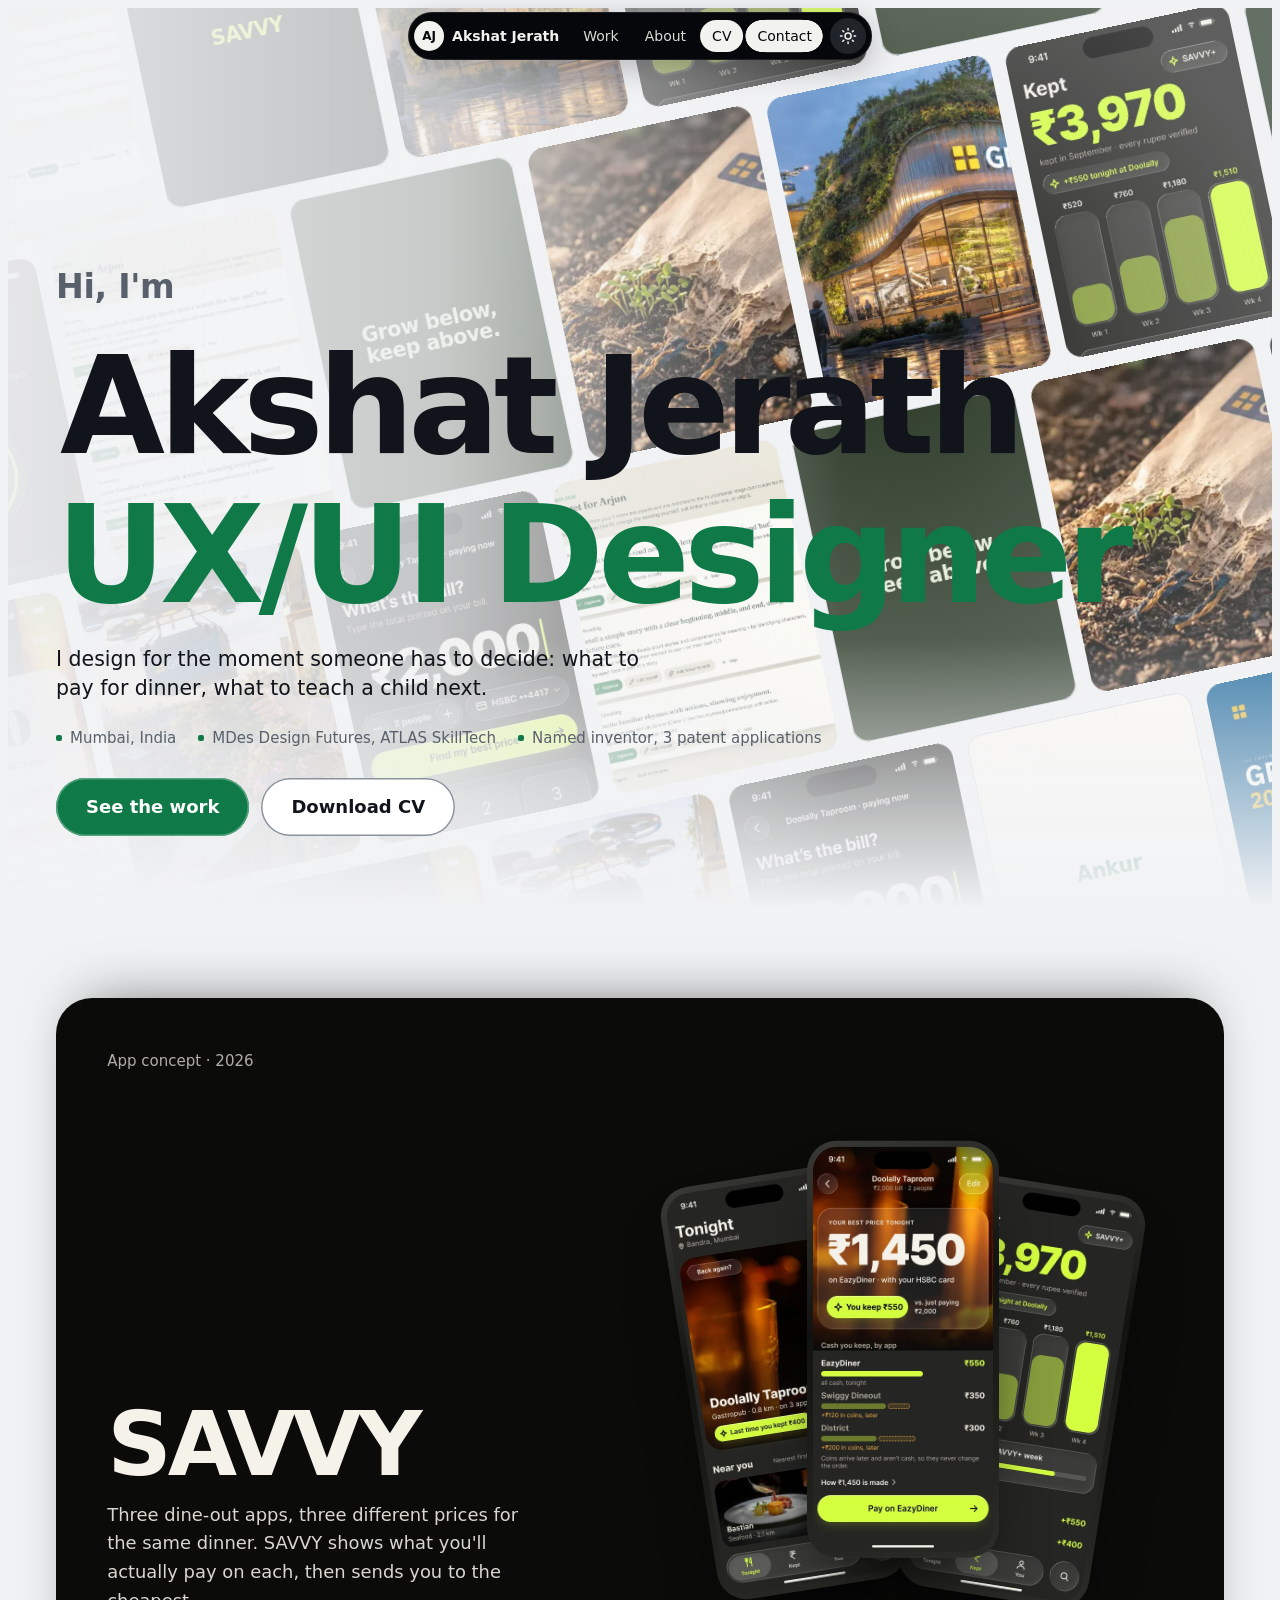
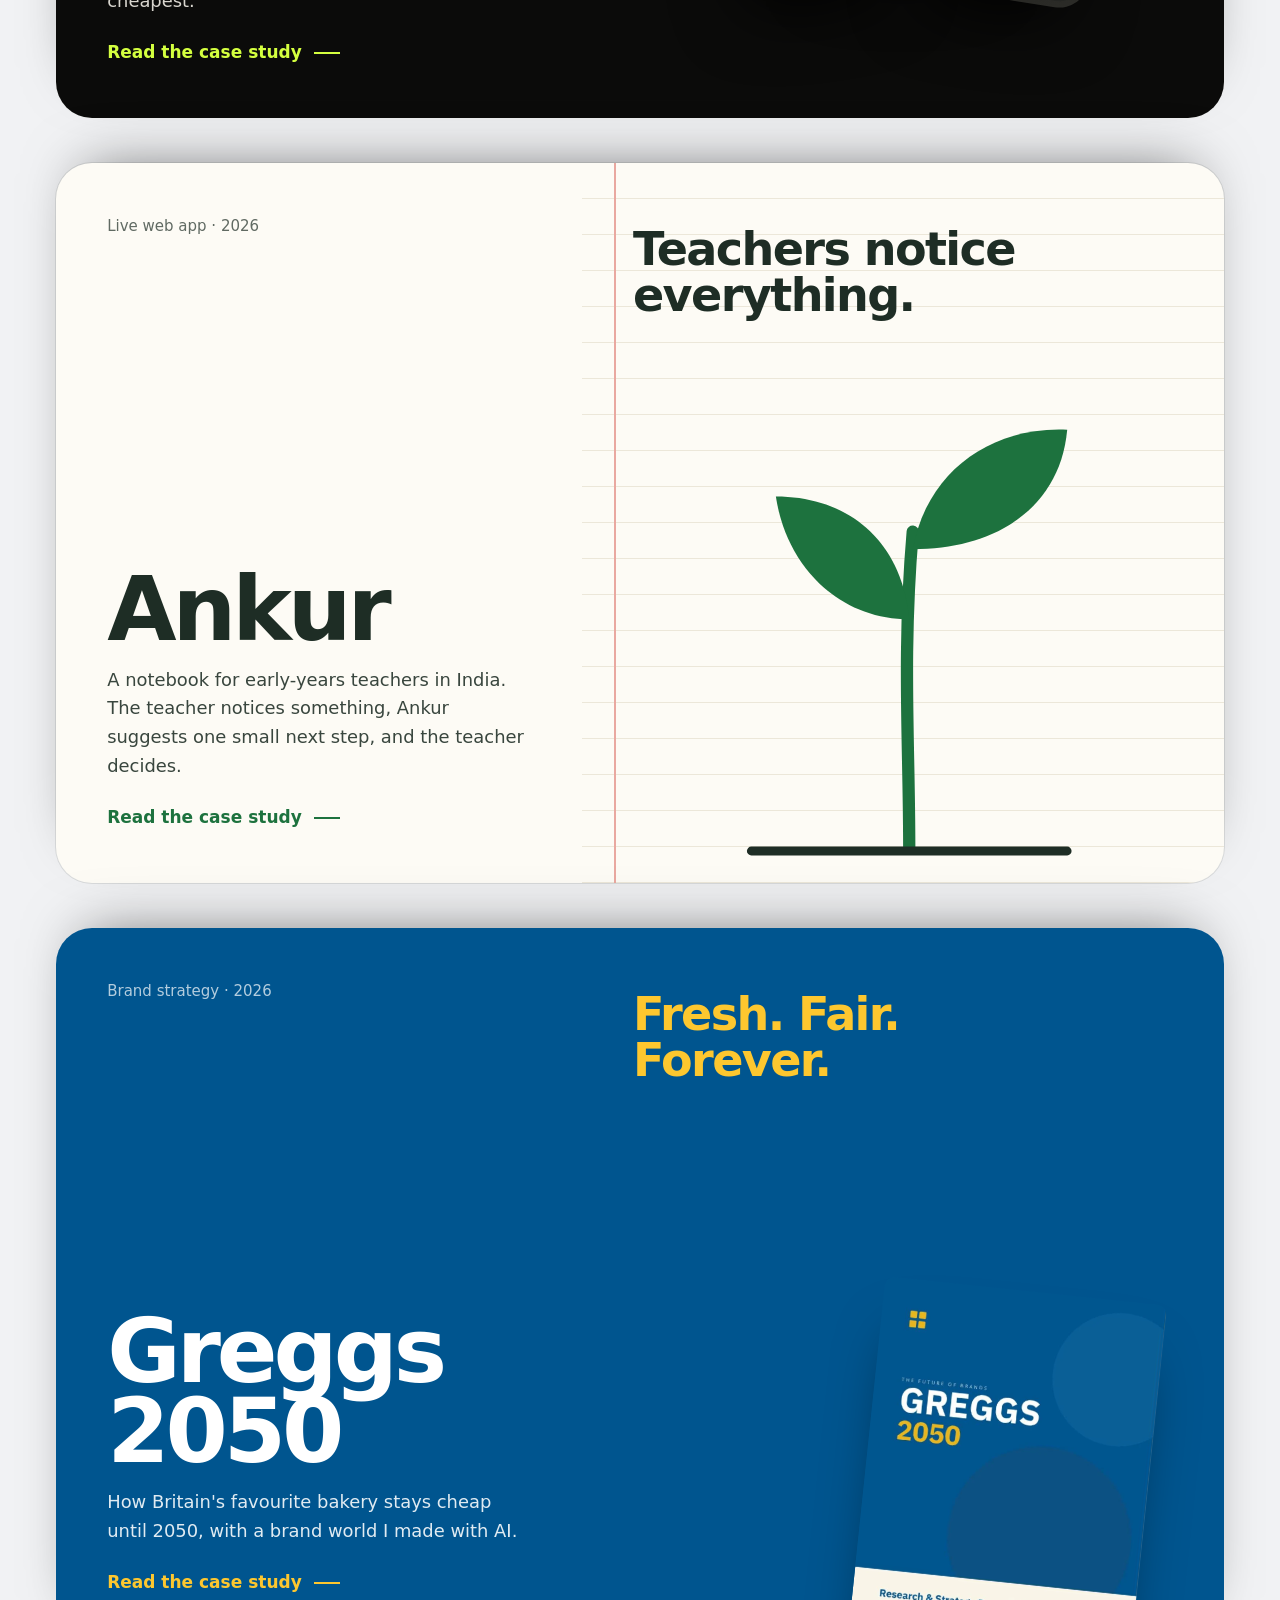
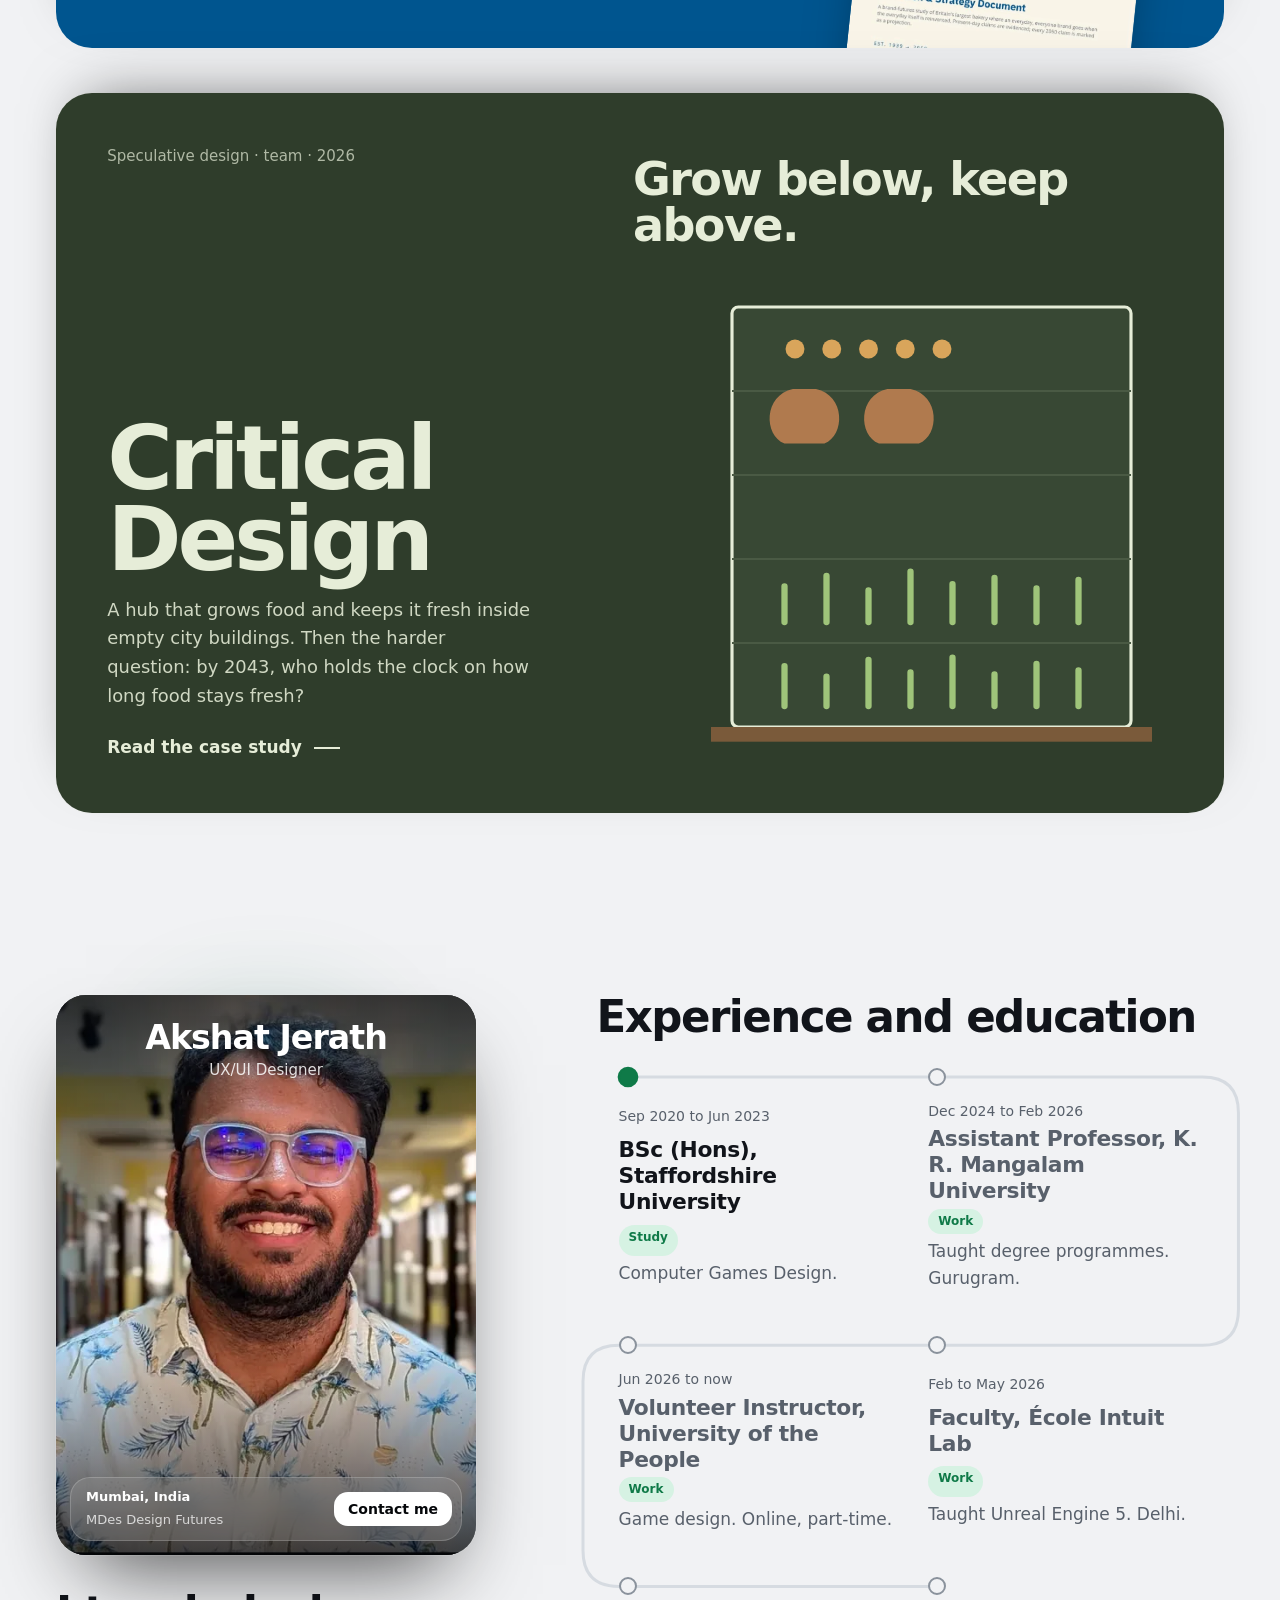
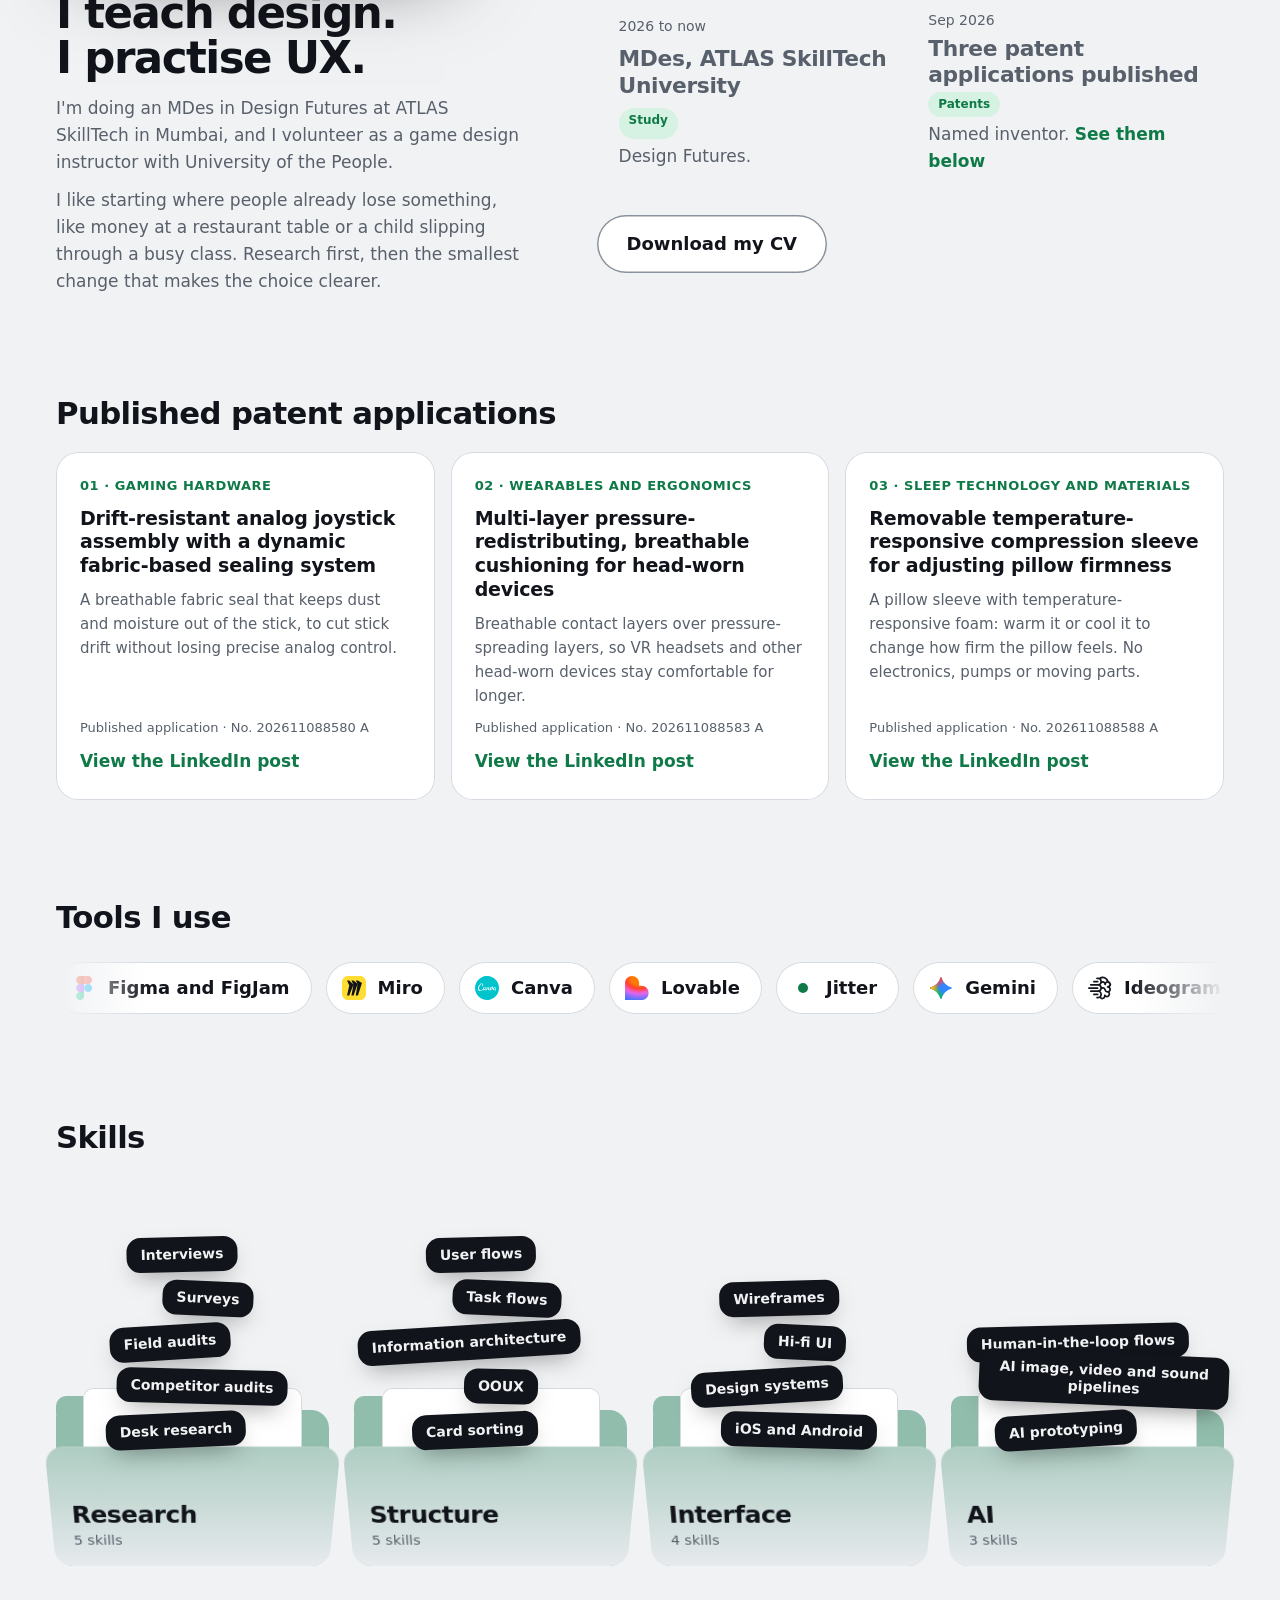
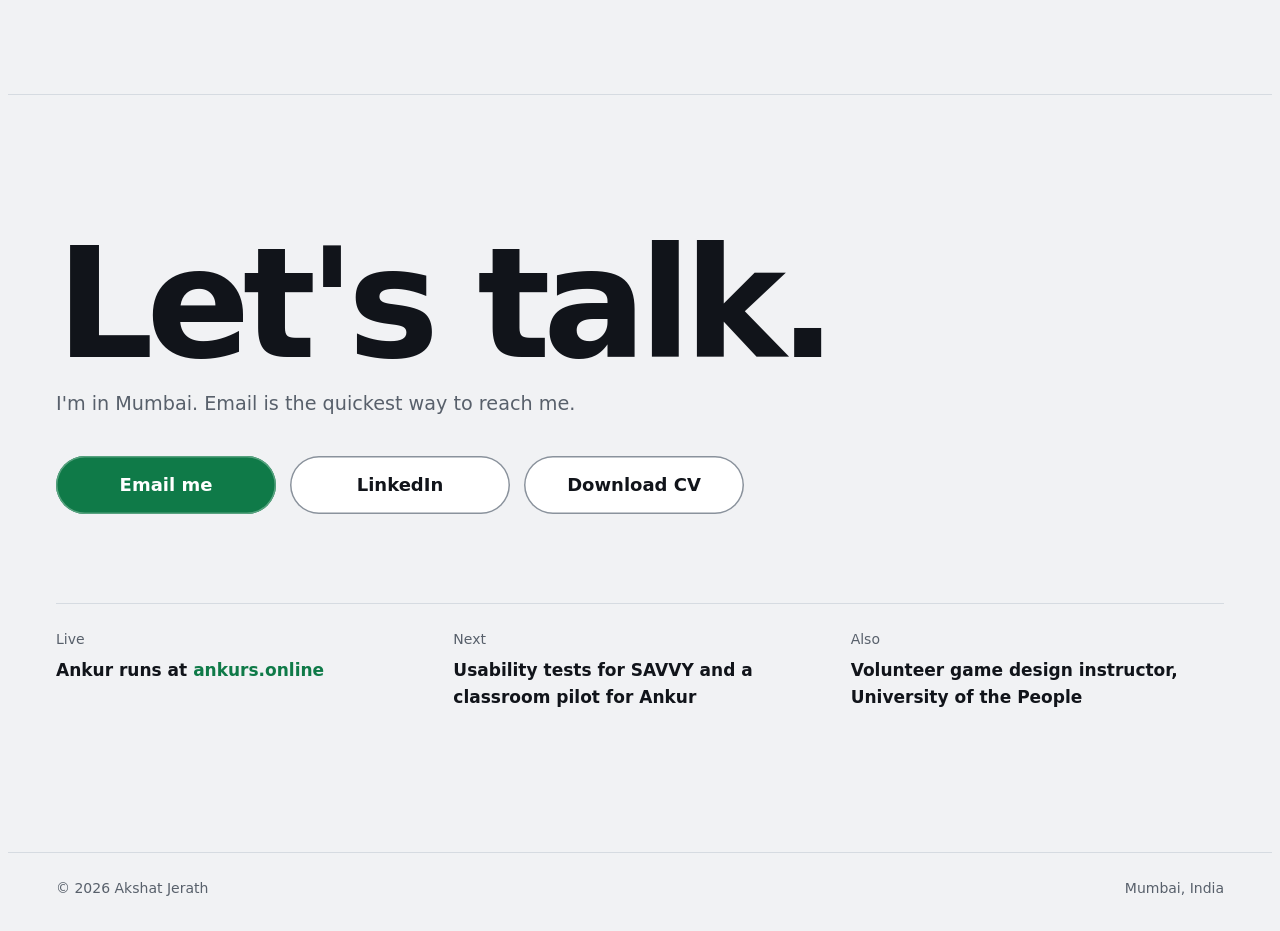
==== index.html @ 36cd280c "VErsion Fix" ====
<!doctype html>
<html lang="en">
<head>
<meta charset="utf-8">
<meta name="viewport" content="width=device-width, initial-scale=1">
<title>Akshat Jerath, UX/UI designer</title>
<meta name="description" content="Akshat Jerath, UX/UI designer. MDes Design Futures, ATLAS SkillTech University, Mumbai. Case studies: SAVVY, Ankur, Greggs 2050 and Critical Design.">
<link rel="icon" href="data:image/svg+xml,%3Csvg xmlns=%27http://www.w3.org/2000/svg%27 viewBox=%270 0 64 64%27%3E%3Ccircle cx=%2732%27 cy=%2732%27 r=%2730%27 fill=%27%230C0E11%27 stroke=%27%2325CA7F%27 stroke-width=%274%27/%3E%3Ctext x=%2732%27 y=%2741%27 font-family=%27Arial%27 font-weight=%27700%27 font-size=%2724%27 fill=%27%2325CA7F%27 text-anchor=%27middle%27%3EAJ%3C/text%3E%3C/svg%3E">
<meta name="theme-color" content="#0C0E11">
<meta property="og:type" content="website">
<meta property="og:title" content="Akshat Jerath, UX/UI designer">
<meta property="og:description" content="Case studies: SAVVY, Ankur, Greggs 2050 and Critical Design. MDes Design Futures, ATLAS SkillTech University, Mumbai.">
<meta property="og:image" content="https://akshatjerath.github.io/UX-Website/img/og.jpg">
<meta name="twitter:card" content="summary_large_image">
<script>document.documentElement.classList.add("js");try{const t=localStorage.getItem("aj-theme");if(t)document.documentElement.dataset.theme=t}catch(e){}</script>
<link rel="preload" href="assets/fonts/bricolage-grotesque-latin-standard-normal.woff2" as="font" type="font/woff2" crossorigin>
<link rel="stylesheet" href="base.css">
<link rel="stylesheet" href="home.css">
</head>
<body class="home">
<a class="skip" href="#work">Skip to work</a>
<svg width="0" height="0" style="position:absolute" aria-hidden="true">
<symbol id="lg-figma" viewBox="0 0 256 384"><path fill="#0acf83" d="M64 384c35.328 0 64-28.672 64-64v-64H64c-35.328 0-64 28.672-64 64s28.672 64 64 64"/><path fill="#a259ff" d="M0 192c0-35.328 28.672-64 64-64h64v128H64c-35.328 0-64-28.672-64-64"/><path fill="#f24e1e" d="M0 64C0 28.672 28.672 0 64 0h64v128H64C28.672 128 0 99.328 0 64"/><path fill="#ff7262" d="M128 0h64c35.328 0 64 28.672 64 64s-28.672 64-64 64h-64z"/><path fill="#1abcfe" d="M256 192c0 35.328-28.672 64-64 64s-64-28.672-64-64s28.672-64 64-64s64 28.672 64 64"/></symbol>
<symbol id="lg-miro" viewBox="0 0 256 256"><path fill="#fd3" d="M0 64C0 28.654 28.654 0 64 0h128c35.346 0 64 28.654 64 64v128c0 35.346-28.654 64-64 64H64c-35.346 0-64-28.654-64-64z"/><path d="M170.195 48.8h-23.239l19.366 34.026L123.717 48.8h-23.239l21.303 41.588L77.239 48.8H54l23.239 52.937L54 207.6h23.239l44.542-113.426L100.478 207.6h23.239l42.605-120.988L146.956 207.6h23.239L212.8 75.263z"/></symbol>
<symbol id="lg-canva" viewBox="0 0 128 128"><g fill="#00c4cc"><path d="M59.39.152c-.484.051-1.995.23-3.328.387c-5.374.613-11.468 2.227-16.816 4.48C19.891 13.106 5.324 30.849 1.305 51.2C.359 56.04.129 58.418.129 64c0 7.195.715 12.16 2.61 18.434c6.195 20.53 22.323 36.632 42.906 42.851c6.195 1.871 11.187 2.586 18.355 2.586c7.195 0 12.16-.715 18.434-2.61c20.53-6.195 36.632-22.323 42.851-42.906c1.871-6.195 2.586-11.187 2.586-18.355c0-3.047-.152-6.527-.332-7.809c-2.074-14.796-8.168-27.238-18.328-37.402C99.07 8.703 86.68 2.586 72.19.512c-1.996-.282-11.238-.54-12.8-.36m-20.863 40.32c1.36.41 1.996.794 2.918 1.715c1.793 1.82 2.203 2.817 2.203 5.555c0 2.051-.078 2.434-.691 3.508c-1.18 1.996-3.918 3.84-5.812 3.89c-1.333.028-1.278-.562.18-2.097c1.945-2.023 2.226-2.79 2.226-5.813c-.024-2.917-.383-3.914-1.739-4.734c-1.128-.691-2.355-.64-4.148.203c-4.66 2.23-9.703 9.653-11.672 17.258c-2.613 10.137 2.02 18.25 9.649 16.867c2.226-.41 6.425-2.558 8.246-4.25c1.508-1.379 1.508-1.406 1.66-3.12c.336-3.587 2.867-7.169 6.25-8.833c1.558-.77 1.945-.844 4.043-.844c1.996 0 2.457.102 3.43.637c3.097 1.77 2.457 5.89-.895 5.89c-1.945 0-2.945-1-1.535-1.534c1.383-.512.867-2.434-.742-2.868c-1.895-.488-4.047.793-5.403 3.25c-1.64 2.97-1.715 6.504-.156 8.114c1.512 1.613 3.406.336 4.867-3.329c.766-1.867 1.867-2.867 3.149-2.867c1.125 0 1.332.692.843 2.793c-.718 3.25-.23 4.094 1.793 3.098c.664-.309 1.766-1.023 2.43-1.535l1.254-1l.848-4.43c.922-4.965 1.277-5.633 3.172-5.988c1.82-.336 2.23.562 1.562 3.402l-.36 1.59l1.333-1.36c3.148-3.226 7.015-4.812 8.347-3.48c.715.715.637 1.613-.386 4.785c-.485 1.512-1.153 3.895-1.457 5.25c-.461 2.047-.489 2.535-.23 2.868c.82.972 3.327-.028 5.554-2.204l1.305-1.277l.156-2.844c.152-3.277.457-4.453 1.328-5.504c.82-.972 2.305-1.687 3.098-1.484c.793.207.793.973.078 3.227c-1 3.097-.895 10.238.129 10.238c.41 0 2.507-2.2 3.84-4.043l.996-1.36l-.793-.816c-1.383-1.46-1.715-2.406-1.715-4.789c0-1.738.129-2.379.562-3.227c.719-1.328 1.844-2.3 3.176-2.687c1.406-.434 3.148.281 3.863 1.562c.719 1.305.54 4.223-.383 6.223l-.664 1.457h.895c1.23 0 1.715-.305 3.918-2.379c1.152-1.101 2.484-2.05 3.48-2.511c3.918-1.84 8.528-.895 9.293 1.921c.64 2.254-.765 3.84-3.226 3.66c-1.766-.128-2.098-.59-1.074-1.456c1.843-1.54 0-3.508-2.637-2.793c-1.434.386-3.047 1.996-3.89 3.867c-1.692 3.738-.794 8.14 1.636 8.14c.973 0 2.691-1.921 3.355-3.789c.793-2.152 2.457-3.507 3.711-3.02c.692.255.743.946.309 3.122c-.488 2.383-.563 4.61-.18 5.633c.153.382.614 1.101 1.051 1.586c.816.921.844 1.254.152 1.691c-.332.23-.77.129-1.843-.46c-1.485-.77-2.766-2.153-3.227-3.458l-.281-.766l-1.024.766c-.59.41-1.511.871-2.047 1.023c-2.125.563-4.738-.894-5.964-3.351c-.489-.95-.641-3.738-.282-4.813c.204-.59.204-.59-.617-.18c-.433.231-1.355.485-2.07.563c-1.18.13-1.36.258-2.535 1.742c-1.664 2.07-4.61 4.864-5.813 5.454c-2.558 1.277-3.402.918-4.07-1.72l-.461-1.765l-1.102.973c-1.406 1.23-4.222 2.715-5.836 3.074c-1.535.332-3.175-.156-3.84-1.18c-.995-1.535-.663-4.785.922-9.164c1.176-3.25.333-3.3-2.636-.203c-2.203 2.328-3.149 3.992-3.762 6.578c-.64 2.688-1.41 3.66-3.148 4.07c-1.051.231-1.54-.41-1.332-1.816l.152-1.129l-.973.668c-1.383.946-3.125 1.817-4.328 2.149s-2.789-.024-3.172-.692c-.691-1.175-.691-1.175-1.765-.332c-2.332 1.895-5.66 1.356-7.348-1.152l-.54-.793l-1.687 1.562c-4.867 4.454-10.957 6.45-15.464 5.067c-5.735-1.738-8.907-6.656-8.856-13.746c.024-7.117 3.172-14.617 8.473-20.172c2.996-3.125 5.812-4.969 8.68-5.66c2.07-.512 3.328-.485 5.296.129zm0 0"/><path d="M90.418 58.676c-.563.562-.356 2.816.36 4.25c.359.742.742 1.332.87 1.332c.102 0 .332-.59.512-1.309c.64-2.66-.512-5.504-1.742-4.273m0 0"/></g></symbol>
<symbol id="lg-lovable" viewBox="0 0 24 24"><path clip-rule="evenodd" d="M7.082 0c3.91 0 7.081 3.179 7.081 7.1v2.7h2.357c3.91 0 7.082 3.178 7.082 7.1 0 3.923-3.17 7.1-7.082 7.1H0V7.1C0 3.18 3.17 0 7.082 0z" fill="url(#lovable-lobe-icons-lovable-_R_0_)" fill-rule="evenodd"></path><defs><radialGradient cx="0" cy="0" gradientTransform="matrix(-1 22.49999 -30.45394 -1.3535 14 3)" gradientUnits="userSpaceOnUse" id="lovable-lobe-icons-lovable-_R_0_" r="1"><stop offset=".25" stop-color="#FE7B02"></stop><stop offset=".433" stop-color="#FE4230"></stop><stop offset=".548" stop-color="#FE529A"></stop><stop offset=".654" stop-color="#DD67EE"></stop><stop offset=".95" stop-color="#4B73FF"></stop></radialGradient></defs></symbol>
<symbol id="lg-gemini" viewBox="0 0 24 24"><path d="M20.616 10.835a14.147 14.147 0 01-4.45-3.001 14.111 14.111 0 01-3.678-6.452.503.503 0 00-.975 0 14.134 14.134 0 01-3.679 6.452 14.155 14.155 0 01-4.45 3.001c-.65.28-1.318.505-2.002.678a.502.502 0 000 .975c.684.172 1.35.397 2.002.677a14.147 14.147 0 014.45 3.001 14.112 14.112 0 013.679 6.453.502.502 0 00.975 0c.172-.685.397-1.351.677-2.003a14.145 14.145 0 013.001-4.45 14.113 14.113 0 016.453-3.678.503.503 0 000-.975 13.245 13.245 0 01-2.003-.678z" fill="#3186FF"></path><path d="M20.616 10.835a14.147 14.147 0 01-4.45-3.001 14.111 14.111 0 01-3.678-6.452.503.503 0 00-.975 0 14.134 14.134 0 01-3.679 6.452 14.155 14.155 0 01-4.45 3.001c-.65.28-1.318.505-2.002.678a.502.502 0 000 .975c.684.172 1.35.397 2.002.677a14.147 14.147 0 014.45 3.001 14.112 14.112 0 013.679 6.453.502.502 0 00.975 0c.172-.685.397-1.351.677-2.003a14.145 14.145 0 013.001-4.45 14.113 14.113 0 016.453-3.678.503.503 0 000-.975 13.245 13.245 0 01-2.003-.678z" fill="url(#gemini-lobe-icons-gemini-0-_R_0_)"></path><path d="M20.616 10.835a14.147 14.147 0 01-4.45-3.001 14.111 14.111 0 01-3.678-6.452.503.503 0 00-.975 0 14.134 14.134 0 01-3.679 6.452 14.155 14.155 0 01-4.45 3.001c-.65.28-1.318.505-2.002.678a.502.502 0 000 .975c.684.172 1.35.397 2.002.677a14.147 14.147 0 014.45 3.001 14.112 14.112 0 013.679 6.453.502.502 0 00.975 0c.172-.685.397-1.351.677-2.003a14.145 14.145 0 013.001-4.45 14.113 14.113 0 016.453-3.678.503.503 0 000-.975 13.245 13.245 0 01-2.003-.678z" fill="url(#gemini-lobe-icons-gemini-1-_R_0_)"></path><path d="M20.616 10.835a14.147 14.147 0 01-4.45-3.001 14.111 14.111 0 01-3.678-6.452.503.503 0 00-.975 0 14.134 14.134 0 01-3.679 6.452 14.155 14.155 0 01-4.45 3.001c-.65.28-1.318.505-2.002.678a.502.502 0 000 .975c.684.172 1.35.397 2.002.677a14.147 14.147 0 014.45 3.001 14.112 14.112 0 013.679 6.453.502.502 0 00.975 0c.172-.685.397-1.351.677-2.003a14.145 14.145 0 013.001-4.45 14.113 14.113 0 016.453-3.678.503.503 0 000-.975 13.245 13.245 0 01-2.003-.678z" fill="url(#gemini-lobe-icons-gemini-2-_R_0_)"></path><defs><linearGradient gradientUnits="userSpaceOnUse" id="gemini-lobe-icons-gemini-0-_R_0_" x1="7" x2="11" y1="15.5" y2="12"><stop stop-color="#08B962"></stop><stop offset="1" stop-color="#08B962" stop-opacity="0"></stop></linearGradient><linearGradient gradientUnits="userSpaceOnUse" id="gemini-lobe-icons-gemini-1-_R_0_" x1="8" x2="11.5" y1="5.5" y2="11"><stop stop-color="#F94543"></stop><stop offset="1" stop-color="#F94543" stop-opacity="0"></stop></linearGradient><linearGradient gradientUnits="userSpaceOnUse" id="gemini-lobe-icons-gemini-2-_R_0_" x1="3.5" x2="17.5" y1="13.5" y2="12"><stop stop-color="#FABC12"></stop><stop offset=".46" stop-color="#FABC12" stop-opacity="0"></stop></linearGradient></defs></symbol>
<symbol id="lg-ideogram" viewBox="0 0 24 24"><path d="M17.768 1.482a6.4 6.4 0 012.988 3.78c.19.068.377.154.555.257.026.015.05.03.073.047.226.137.436.301.627.49a3.377 3.377 0 01-.105 4.875 3.376 3.376 0 01-.216 5.158l-.037.029.021.032c.39.602.585 1.324.534 2.065l-.009.11a3.377 3.377 0 01-4.658 2.777 3.377 3.377 0 01-5.846.971 4.052 4.052 0 01-1.635.397c-.04.005-.082.008-.125.008h-.897l-.068-.003c-1.116-.067-1.093-1.775.068-1.775h.804l.046-.004.047-.001a2.3 2.3 0 00.079-4.6.735.735 0 01-.08.005H2.808a.889.889 0 010-1.778h7.034l.046-.004.048-.001a2.3 2.3 0 00.509-4.544l-.141-.031a2.188 2.188 0 00-.299-.046.759.759 0 01-.07.003H2.808a.889.889 0 110-1.777h7.035l.046-.004.047-.001a2.3 2.3 0 00.087-4.6.972.972 0 01-.087.004h-.897L8.97 3.32c-1.116-.067-1.093-1.775.068-1.775h.8a.9.9 0 01.097-.005c.402 0 .79.058 1.157.166l.031-.02a6.399 6.399 0 016.645-.203zm-3.737 11.484l-.068.036-.083.051a4.08 4.08 0 01-1.404 2.153 4.07 4.07 0 011.537 3.189 4.06 4.06 0 01-.92 2.579 1.599 1.599 0 002.824-1.322l-.03-.124-.013-.079-.005-.056-.001-.042.001-.058.005-.053.013-.078.018-.072.022-.064.035-.079.005-.01a.869.869 0 01.158-.217l.055-.052.041-.032.05-.035.042-.026.055-.03.073-.03.056-.02.04-.011.078-.016.073-.009.045-.002h.048l.041.002.058.006.056.01.062.015.031.01.049.017.054.023.044.021.053.031.035.023c.06.042.114.09.163.147l.038.046.034.048a1.6 1.6 0 102.4-2.07 3.256 3.256 0 01-.473.007l-.057-.005-.026-.005h-.016a3.376 3.376 0 01-2.985-2.568l-.026-.116a1.6 1.6 0 00-2.285-1.133zm-4.416 4.595a.889.889 0 110 1.777H5.939a.889.889 0 010-1.777h3.676zm9.208-10.503a1.6 1.6 0 00-.797 1.3l-.002.085a.889.889 0 01-.83.887l-.059.002a.889.889 0 01-.887-.83l-.002-.059a1.6 1.6 0 00-2.528-1.301 4.089 4.089 0 01-1.255 1.674 4.083 4.083 0 011.451 2.308 3.374 3.374 0 014.125 2.532l.02.093a1.6 1.6 0 001.395 1.26l.124.01.042.002c.06 0 .12-.003.18-.01l.085-.011.062-.015a1.6 1.6 0 00-.245-3.163l-.079-.002a.887.887 0 01-.683-.32l-.034-.044a.884.884 0 01-.154-.702.889.889 0 01.807-.71l.064-.001a1.6 1.6 0 001.134-2.728 1.6 1.6 0 00-.786-.426l-.102-.019a.856.856 0 01-.076-.016 1.592 1.592 0 00-.97.204zm-9.199 4.08a.889.889 0 010 1.778H.89a.889.889 0 010-1.777h8.735zm-.01-6.432a.889.889 0 110 1.777H5.94a.889.889 0 110-1.777h3.676zm3.297-1.954l-.053.021a4.065 4.065 0 011.126 2.36 3.375 3.375 0 013.151 1.027 3.366 3.366 0 011.695-1 4.621 4.621 0 00-5.919-2.408z"></path></symbol>
<symbol id="lg-suno" viewBox="0 0 24 24"><path fill="currentColor" d="M16.5 0C20.642 0 24 5.373 24 12h-9c0 6.627-3.358 12-7.5 12S0 18.627 0 12h9c0-6.627 3.358-12 7.5-12"/></symbol>
<symbol id="lg-forms" viewBox="0 0 24 24"><path fill="#7248B9" d="M14.727 6h6l-6-6zm0 .727H14V0H4.91c-.905 0-1.637.732-1.637 1.636v20.728c0 .904.732 1.636 1.636 1.636h14.182c.904 0 1.636-.732 1.636-1.636V6.727zM7.91 17.318a.819.819 0 1 1 .001-1.638a.819.819 0 0 1 0 1.638zm0-3.273a.819.819 0 1 1 .001-1.637a.819.819 0 0 1 0 1.637zm0-3.272a.819.819 0 1 1 .001-1.638a.819.819 0 0 1 0 1.638zm9 6.409h-6.818v-1.364h6.818zm0-3.273h-6.818v-1.364h6.818zm0-3.273h-6.818V9.273h6.818z"/></symbol>
<symbol id="lg-excel" viewBox="0 0 32 32"><defs><linearGradient id="excel-SVGSuUii0pt" x1="4.494" x2="13.832" y1="-2092.086" y2="-2075.914" gradientTransform="translate(0 2100)" gradientUnits="userSpaceOnUse"><stop offset="0" stop-color="#18884f"/><stop offset=".5" stop-color="#117e43"/><stop offset="1" stop-color="#0b6631"/></linearGradient></defs><path fill="#185c37" d="M19.581 15.35L8.512 13.4v14.409A1.19 1.19 0 0 0 9.705 29h19.1A1.19 1.19 0 0 0 30 27.809V22.5Z"/><path fill="#21a366" d="M19.581 3H9.705a1.19 1.19 0 0 0-1.193 1.191V9.5L19.581 16l5.861 1.95L30 16V9.5Z"/><path fill="#107c41" d="M8.512 9.5h11.069V16H8.512Z"/><path d="M16.434 8.2H8.512v16.25h7.922a1.2 1.2 0 0 0 1.194-1.191V9.391A1.2 1.2 0 0 0 16.434 8.2" opacity=".1"/><path d="M15.783 8.85H8.512V25.1h7.271a1.2 1.2 0 0 0 1.194-1.191V10.041a1.2 1.2 0 0 0-1.194-1.191" opacity=".2"/><path d="M15.783 8.85H8.512V23.8h7.271a1.2 1.2 0 0 0 1.194-1.191V10.041a1.2 1.2 0 0 0-1.194-1.191" opacity=".2"/><path d="M15.132 8.85h-6.62V23.8h6.62a1.2 1.2 0 0 0 1.194-1.191V10.041a1.2 1.2 0 0 0-1.194-1.191" opacity=".2"/><path fill="url(#excel-SVGSuUii0pt)" d="M3.194 8.85h11.938a1.193 1.193 0 0 1 1.194 1.191v11.918a1.193 1.193 0 0 1-1.194 1.191H3.194A1.19 1.19 0 0 1 2 21.959V10.041A1.19 1.19 0 0 1 3.194 8.85"/><path fill="#fff" d="m5.7 19.873l2.511-3.884l-2.3-3.862h1.847L9.013 14.6c.116.234.2.408.238.524h.017q.123-.281.26-.546l1.342-2.447h1.7l-2.359 3.84l2.419 3.905h-1.809l-1.45-2.711A2.4 2.4 0 0 1 9.2 16.8h-.024a1.7 1.7 0 0 1-.168.351l-1.493 2.722Z"/><path fill="#33c481" d="M28.806 3h-9.225v6.5H30V4.191A1.19 1.19 0 0 0 28.806 3"/><path fill="#107c41" d="M19.581 16H30v6.5H19.581Z"/></symbol>
</svg>

<header class="island" id="island">
  <a class="who" href="#top" aria-label="Akshat Jerath, home"><span class="av" aria-hidden="true">AJ</span><span class="nm">Akshat Jerath</span></a>
  <nav aria-label="Main"><a href="#work">Work</a><a href="#about">About</a><a class="cv" href="#" target="_blank" rel="noopener" data-me="cv" hidden>CV</a><a href="#contact">Contact</a></nav>
  <button type="button" class="theme" id="themeBtn" aria-label="Switch to day mode"><svg viewBox="0 0 24 24" width="18" height="18" aria-hidden="true"><g class="sun" fill="none" stroke="currentColor" stroke-width="2" stroke-linecap="round"><circle cx="12" cy="12" r="4"/><path d="M12 2v2M12 20v2M4.9 4.9l1.4 1.4M17.7 17.7l1.4 1.4M2 12h2M20 12h2M4.9 19.1l1.4-1.4M17.7 6.3l1.4-1.4"/></g><path class="moon" fill="currentColor" d="M20.5 14.2A8.5 8.5 0 0 1 9.8 3.5a8.5 8.5 0 1 0 10.7 10.7z"/></svg></button>
</header>

<main>
  <!-- HERO: name and role, over a drifting wall of project screens (after React Bits' Grid Motion) -->
  <section class="hero" id="top">
    <div class="gm" data-grid-motion aria-hidden="true"></div>
    <div class="hero-in wrap">
      <h1 class="hero-h">
        <span class="hi">Hi, I'm</span>
        <span class="sr">Akshat Jerath, UX/UI designer</span>
        <svg class="tt" data-tech-text="Akshat Jerath" aria-hidden="true"></svg>
        <span class="role" aria-hidden="true">UX/UI Designer</span>
      </h1>
      <p class="lede">I design for the moment someone has to decide: what to pay for dinner, what to teach a child next.</p>
      <ul class="facts">
        <li>Mumbai, India</li>
        <li>MDes Design Futures, ATLAS SkillTech</li>
        <li>Named inventor, 3 patent applications</li>
      </ul>
      <div class="cta"><a class="star solid" href="#work"><span>See the work</span></a><a class="star" href="#" target="_blank" rel="noopener" data-me="cv" hidden><span>Download CV</span></a></div>
    </div>
  </section>

  <!-- WORK: four case studies as panels that stack as you scroll, each in its project's colours -->
  <section class="work" id="work" aria-labelledby="t-work">
    <h2 id="t-work" class="sr">Work</h2>
    <div class="stack">
      <article class="pj pj-savvy" style="--i:0"><a class="pj-in" href="savvy.html">
        <div class="pj-text"><p class="pj-meta">App concept · 2026</p><h3>SAVVY</h3><p>Three dine-out apps, three different prices for the same dinner. SAVVY shows what you'll actually pay on each, then sends you to the cheapest.</p><span class="pj-go">Read the case study</span></div>
        <div class="pj-vis" aria-hidden="true"><span class="ph p1"><img src="img/savvy-n-tonight.webp" alt="" loading="lazy" width="402" height="874"></span><span class="ph p2"><img src="img/savvy-n-answer.webp" alt="" loading="lazy" width="402" height="874"></span><span class="ph p3"><img src="img/savvy-n-kept.webp" alt="" loading="lazy" width="402" height="874"></span></div>
      </a></article>
      <article class="pj pj-ankur" style="--i:1"><a class="pj-in" href="ankur.html">
        <div class="pj-text"><p class="pj-meta">Live web app · 2026</p><h3>Ankur</h3><p>A notebook for early-years teachers in India. The teacher notices something, Ankur suggests one small next step, and the teacher decides.</p><span class="pj-go">Read the case study</span></div>
        <div class="pj-vis" aria-hidden="true"><span class="pj-word">Teachers notice everything.</span><svg class="pj-sprout" viewBox="0 0 300 320"><path d="M150 300 C150 240 146 190 152 120"/><path class="lf" d="M150 170 C110 170 80 140 74 100 C116 100 146 126 150 170Z"/><path class="lf" d="M152 130 C160 86 196 60 240 62 C236 106 200 130 152 130Z"/><path class="soil" d="M60 302 H240"/></svg></div>
      </a></article>
      <article class="pj pj-greggs" style="--i:2"><a class="pj-in" href="greggs.html">
        <div class="pj-text"><p class="pj-meta">Brand strategy · 2026</p><h3>Greggs 2050</h3><p>How Britain's favourite bakery stays cheap until 2050, with a brand world I made with AI.</p><span class="pj-go">Read the case study</span></div>
        <div class="pj-vis" aria-hidden="true"><span class="pj-word">Fresh. Fair. Forever.</span><img src="img/greggs-report-cover.webp" alt="" loading="lazy" width="783" height="1111"></div>
      </a></article>
      <article class="pj pj-cd" style="--i:3"><a class="pj-in" href="critical-design.html">
        <div class="pj-text"><p class="pj-meta">Speculative design · team · 2026</p><h3>Critical Design</h3><p>A hub that grows food and keeps it fresh inside empty city buildings. Then the harder question: by 2043, who holds the clock on how long food stays fresh?</p><span class="pj-go">Read the case study</span></div>
        <div class="pj-vis" aria-hidden="true"><span class="pj-word">Grow below, keep above.</span><svg class="pj-hub" viewBox="0 0 460 480"><rect x="40" y="40" width="380" height="400" rx="6"/><path class="fl" d="M40 120 H420 M40 200 H420 M40 280 H420 M40 360 H420"/><g class="crop"><path d="M90 340 v-34 M130 340 v-44 M170 340 v-30 M210 340 v-48 M250 340 v-36 M290 340 v-42 M330 340 v-32 M370 340 v-40"/><path d="M90 420 v-38 M130 420 v-28 M170 420 v-44 M210 420 v-32 M250 420 v-46 M290 420 v-30 M330 420 v-40 M370 420 v-34"/></g><g class="keep"><circle cx="100" cy="80" r="9"/><circle cx="135" cy="80" r="9"/><circle cx="170" cy="80" r="9"/><circle cx="205" cy="80" r="9"/><circle cx="240" cy="80" r="9"/><path d="M90 170 c-20 -8 -20 -46 8 -52 h22 c28 6 28 44 8 52z M180 170 c-20 -8 -20 -46 8 -52 h22 c28 6 28 44 8 52z"/></g><rect x="20" y="440" width="420" height="14" class="gr"/></svg></div>
      </a></article>
    </div>
  </section>

  <!-- ABOUT: profile card and a short intro on the left (after React Bits' Profile Card); experience and education on the right -->
  <section class="about wrap" id="about" aria-labelledby="t-about">
    <div class="ab-grid">
      <div class="ab-left">
        <div class="pc-wrap">
          <article class="pc" data-profile-card>
            <div class="pc-in">
              <img class="pc-photo" src="img/aj.webp" alt="Akshat Jerath, smiling, in a school corridor" width="480" height="640" loading="lazy">
              <span class="pc-shine" aria-hidden="true"></span><span class="pc-glare" aria-hidden="true"></span>
              <div class="pc-top"><b>Akshat Jerath</b><span>UX/UI Designer</span></div>
              <div class="pc-bar"><div><b>Mumbai, India</b><span>MDes Design Futures</span></div><a href="#contact">Contact me</a></div>
            </div>
          </article>
        </div>
        <h2 id="t-about" class="ab-h">I teach design. I practise UX.</h2>
        <p class="ab-p">I'm doing an MDes in Design Futures at ATLAS SkillTech in Mumbai, and I volunteer as a game design instructor with University of the People.</p>
        <p class="ab-p">I like starting where people already lose something, like money at a restaurant table or a child slipping through a busy class. Research first, then the smallest change that makes the choice clearer.</p>
      </div>
      <div class="ab-right">
        <h3 class="tl-h">Experience and education</h3>
        <ol class="tl" data-timeline>
          <li><span class="tl-when">Sep 2020 to Jun 2023</span><b>BSc (Hons), Staffordshire University</b><span class="tl-kind">Study</span><p>Computer Games Design.</p></li>
          <li><span class="tl-when">Dec 2024 to Feb 2026</span><b>Assistant Professor, K. R. Mangalam University</b><span class="tl-kind">Work</span><p>Taught degree programmes. Gurugram.</p></li>
          <li><span class="tl-when">Feb to May 2026</span><b>Faculty, École Intuit Lab</b><span class="tl-kind">Work</span><p>Taught Unreal Engine 5. Delhi.</p></li>
          <li><span class="tl-when">Jun 2026 to now</span><b>Volunteer Instructor, University of the People</b><span class="tl-kind">Work</span><p>Game design. Online, part-time.</p></li>
          <li><span class="tl-when">2026 to now</span><b>MDes, ATLAS SkillTech University</b><span class="tl-kind">Study</span><p>Design Futures.</p></li>
          <li><span class="tl-when">Sep 2026</span><b>Three patent applications published</b><span class="tl-kind">Patents</span><p>Named inventor. <a class="lnk" href="#patents">See them below</a></p></li>
        </ol>
        <div class="tl-cv"><a class="star" href="#" target="_blank" rel="noopener" data-me="cv" hidden><span>Download my CV</span></a></div>
      </div>
    </div>

    <h3 class="sub-h" id="patents">Published patent applications</h3>
    <ol class="pat">
      <li><span class="pat-k">01 · Gaming hardware</span><b>Drift-resistant analog joystick assembly with a dynamic fabric-based sealing system</b><p>A breathable fabric seal that keeps dust and moisture out of the stick, to cut stick drift without losing precise analog control.</p><span class="pat-no">Published application · No. 202611088580 A</span><a class="lnk" href="https://lnkd.in/p/ds2dr_C7" target="_blank" rel="noopener">View the LinkedIn post</a></li>
      <li><span class="pat-k">02 · Wearables and ergonomics</span><b>Multi-layer pressure-redistributing, breathable cushioning for head-worn devices</b><p>Breathable contact layers over pressure-spreading layers, so VR headsets and other head-worn devices stay comfortable for longer.</p><span class="pat-no">Published application · No. 202611088583 A</span><a class="lnk" href="https://lnkd.in/p/dQrstNPh" target="_blank" rel="noopener">View the LinkedIn post</a></li>
      <li><span class="pat-k">03 · Sleep technology and materials</span><b>Removable temperature-responsive compression sleeve for adjusting pillow firmness</b><p>A pillow sleeve with temperature-responsive foam: warm it or cool it to change how firm the pillow feels. No electronics, pumps or moving parts.</p><span class="pat-no">Published application · No. 202611088588 A</span><a class="lnk" href="https://lnkd.in/p/dABMbFdi" target="_blank" rel="noopener">View the LinkedIn post</a></li>
    </ol>

    <h3 class="sub-h">Tools I use</h3>
    <div class="loop" data-logo-loop>
      <ul class="loop-track">
        <li><svg aria-hidden="true"><use href="#lg-figma"/></svg>Figma and FigJam</li>
        <li><svg aria-hidden="true"><use href="#lg-miro"/></svg>Miro</li>
        <li><svg aria-hidden="true"><use href="#lg-canva"/></svg>Canva</li>
        <li><svg aria-hidden="true"><use href="#lg-lovable"/></svg>Lovable</li>
        <li><span class="nl" aria-hidden="true"></span>Jitter</li>
        <li><svg aria-hidden="true"><use href="#lg-gemini"/></svg>Gemini</li>
        <li><svg aria-hidden="true"><use href="#lg-ideogram"/></svg>Ideogram</li>
        <li><span class="nl" aria-hidden="true"></span>Google Flow</li>
        <li><svg aria-hidden="true"><use href="#lg-suno"/></svg>Suno</li>
        <li><svg aria-hidden="true"><use href="#lg-forms"/></svg>Google Forms</li>
        <li><svg aria-hidden="true"><use href="#lg-excel"/></svg>Excel</li>
      </ul>
    </div>

    <h3 class="sub-h">Skills</h3>
    <div class="folders">
      <div class="fold" style="--n:5"><button type="button" class="f-btn" aria-expanded="false"><span class="f-back" aria-hidden="true"></span><span class="f-paper" aria-hidden="true"></span><span class="f-front"><b>Research</b><small>5 skills</small></span></button>
        <ul class="f-notes"><li style="--i:0">Interviews</li><li style="--i:1">Surveys</li><li style="--i:2">Field audits</li><li style="--i:3">Competitor audits</li><li style="--i:4">Desk research</li></ul></div>
      <div class="fold" style="--n:5"><button type="button" class="f-btn" aria-expanded="false"><span class="f-back" aria-hidden="true"></span><span class="f-paper" aria-hidden="true"></span><span class="f-front"><b>Structure</b><small>5 skills</small></span></button>
        <ul class="f-notes"><li style="--i:0">User flows</li><li style="--i:1">Task flows</li><li style="--i:2">Information architecture</li><li style="--i:3">OOUX</li><li style="--i:4">Card sorting</li></ul></div>
      <div class="fold" style="--n:4"><button type="button" class="f-btn" aria-expanded="false"><span class="f-back" aria-hidden="true"></span><span class="f-paper" aria-hidden="true"></span><span class="f-front"><b>Interface</b><small>4 skills</small></span></button>
        <ul class="f-notes"><li style="--i:0">Wireframes</li><li style="--i:1">Hi-fi UI</li><li style="--i:2">Design systems</li><li style="--i:3">iOS and Android</li></ul></div>
      <div class="fold" style="--n:3"><button type="button" class="f-btn" aria-expanded="false"><span class="f-back" aria-hidden="true"></span><span class="f-paper" aria-hidden="true"></span><span class="f-front"><b>AI</b><small>3 skills</small></span></button>
        <ul class="f-notes"><li style="--i:0">Human-in-the-loop flows</li><li style="--i:1">AI image, video and sound pipelines</li><li style="--i:2">AI prototyping</li></ul></div>
    </div>
  </section>

  <!-- CONTACT: buttons with a light running round the edge (after React Bits' Star Border) -->
  <section class="contact wrap" id="contact" aria-labelledby="t-contact">
    <h2 id="t-contact">Let's talk.</h2>
    <p class="ct-sub">I'm in Mumbai. Email is the quickest way to reach me.</p>
    <div class="ct-btns">
      <a class="star solid" href="#" data-me="email"><span>Email me</span></a>
      <a class="star" href="#" target="_blank" rel="noopener" data-me="linkedin"><span>LinkedIn</span></a>
      <a class="star" href="#" target="_blank" rel="noopener" data-me="cv" hidden><span>Download CV</span></a>
    </div>
    <div class="ct-facts">
      <div><span>Live</span><b>Ankur runs at <a class="lnk" href="https://ankurs.online" target="_blank" rel="noopener">ankurs.online</a></b></div>
      <div><span>Next</span><b>Usability tests for SAVVY and a classroom pilot for Ankur</b></div>
      <div><span>Also</span><b>Volunteer game design instructor, University of the People</b></div>
    </div>
  </section>
</main>

<footer><div class="wrap"><span>© 2026 Akshat Jerath</span><span>Mumbai, India</span></div></footer>
<script src="content.js"></script>
<script src="vendor/lenis.min.js"></script>
<script src="home.js"></script>
<script src="nav.js"></script>
</body>
</html>
---- base.css ----
/* Shared base for every page: tokens, type, island nav, phone menu, footer, image viewer.
   The home page adds home.css; the case studies add case.css. */
[data-draft]{display:none} .draft [data-draft]{display:revert} /* hidden by default so removing draft notes on the live site causes no layout shift */
/* One typeface for the whole site: Bricolage Grotesque (OFL, self-hosted from Fontsource). Its optical-size axis makes it work for headings and body text alike. */
@font-face{font-family:"Bricolage Grotesque";src:url(assets/fonts/bricolage-grotesque-latin-standard-normal.woff2) format("woff2");font-weight:200 800;font-stretch:75% 100%;font-display:swap}
@font-face{font-family:"Bricolage Grotesque";src:url(assets/fonts/bricolage-grotesque-latin-ext-standard-normal.woff2) format("woff2");font-weight:200 800;font-stretch:75% 100%;font-display:swap;unicode-range:U+20A0-20C0} /* the rupee sign */
/* Arial sized to match Bricolage while the webfont loads, so text does not reflow when it swaps in (cuts layout shift).
   Numbers measured from the font files: body widths at 400, heading widths at 700. */
@font-face{font-family:"Bricolage Fallback";src:local("Arial"),local("ArialMT");font-weight:100 599;size-adjust:106%;ascent-override:87.7%;descent-override:25.5%;line-gap-override:0%}
@font-face{font-family:"Bricolage Fallback";src:local("Arial Bold"),local("Arial-BoldMT");font-weight:600 900;size-adjust:91.8%;ascent-override:101.3%;descent-override:29.4%;line-gap-override:0%}
:root{
  --bg:#0C0E11; --surface:#14171C; --panel:#1A1E24; --ink:#EEF1F5; --muted:#9AA3AE; --line:#4A525D; --hair:#262B32;
  --accent:#25CA7F; --accent-ink:#04140B; --accent-soft:#0F2A1D;
  --band:#EEF1F5; --band-ink:#0C0E11;
  --draft:#F2B451; --draft-soft:#2E2412; --bad:#FF7A6E; --rule:rgba(238,241,245,.07); --dec:#F2C94C; --dec-soft:#2B2511;
  --savvy-bg:#131411; --ankur-bg:#E3E0F6; --greggs-bg:#00558F; --greggs-hi:#FDC72F; --cd-bg:#2F3D2B; --cd-hi:#E6EDD8;
  --display:"Bricolage Grotesque","Bricolage Fallback","Arial Narrow",system-ui,sans-serif;
  --body:var(--display);
  --mono:var(--display); /* labels use the same family, with tabular figures */
  --ease:cubic-bezier(.65,.05,.25,1); --ease-out:cubic-bezier(.22,1,.36,1);
  --maxw:1280px; --gut:clamp(16px,4vw,48px); --r:22px;
  color-scheme:dark;
}
@media (prefers-color-scheme: light){:root:not([data-theme="dark"]){
  --bg:#F1F2F4; --surface:#FFFFFF; --panel:#E7EAEE; --ink:#11141A; --muted:#58606B; --line:#8A929C; --hair:#D6DBE1;
  --accent:#0F7A48; --accent-ink:#FFFFFF; --accent-soft:#D6F2E3; --band:#11141A; --band-ink:#F1F2F4;
  --draft:#7A4A00; --draft-soft:#FBEFD8; --bad:#B23A34; --rule:rgba(17,20,26,.08); --dec:#9A7100; --dec-soft:#FFF3C4; color-scheme:light}}
:root[data-theme="light"]{
  --bg:#F1F2F4; --surface:#FFFFFF; --panel:#E7EAEE; --ink:#11141A; --muted:#58606B; --line:#8A929C; --hair:#D6DBE1;
  --accent:#0F7A48; --accent-ink:#FFFFFF; --accent-soft:#D6F2E3; --band:#11141A; --band-ink:#F1F2F4;
  --draft:#7A4A00; --draft-soft:#FBEFD8; --bad:#B23A34; --rule:rgba(17,20,26,.08); --dec:#9A7100; --dec-soft:#FFF3C4; color-scheme:light}

*{box-sizing:border-box}
[hidden]{display:none!important}
html{scroll-behavior:smooth}
body{background:var(--bg);color:var(--ink);font:400 17px/1.6 var(--body);-webkit-font-smoothing:antialiased;overflow-x:hidden}
a{color:inherit}
img{display:block;max-width:100%;height:auto}
button{font:inherit;color:inherit}
:focus-visible{outline:2px solid var(--accent);outline-offset:3px;border-radius:6px}
.wrap{max-width:var(--maxw);margin-inline:auto;padding-inline:var(--gut)}
.mono{font:500 12px/1.4 var(--mono);letter-spacing:.05em;text-transform:uppercase}
.dim{color:var(--muted)}
.skip{position:absolute;left:-999px;top:8px;z-index:99;background:var(--ink);color:var(--bg);padding:8px 12px;border-radius:8px}
.skip:focus{left:16px}
.sr{position:absolute;width:1px;height:1px;overflow:hidden;clip:rect(0 0 0 0);white-space:nowrap}
h1,h2,h3{font-family:var(--display);font-weight:700;line-height:1.04;letter-spacing:-.02em;text-wrap:balance;margin:0}
p{margin:0}
.btn{display:inline-flex;align-items:center;gap:8px;padding:12px 18px;border-radius:999px;background:var(--accent);color:var(--accent-ink);text-decoration:none;font-weight:600;border:1px solid var(--accent);cursor:pointer;transition:transform .2s var(--ease-out)}
.btn.ghost{background:transparent;color:var(--ink);border-color:var(--line)}
.btn:active{transform:scale(.97)}
.lnk{color:var(--accent);font-weight:600;text-decoration:none}
.lnk:hover{text-decoration:underline}
/* ===== island nav ===== */
.island{position:fixed;z-index:50;left:50%;top:calc(env(safe-area-inset-top,0px) + 12px);transform:translateX(-50%);
  display:flex;align-items:center;gap:6px;padding:6px;border-radius:999px;background:#05070A;color:#F2F3EF;
  box-shadow:0 8px 30px rgba(0,0,0,.25),inset 0 0 0 1px rgba(255,255,255,.1);max-width:calc(100vw - 24px)}
.island a{text-decoration:none}
.island .who{display:flex;align-items:center;gap:8px;padding-right:6px}
.island .av{width:30px;height:30px;border-radius:50%;display:grid;place-items:center;background:#F2F3EF;color:#05070A;font:700 12px/1 var(--display)}
.island .nm{font:600 14px/1 var(--body);white-space:nowrap;overflow:hidden;max-width:120px;transition:max-width .4s var(--ease),opacity .3s}
.island .st{display:flex;align-items:center;gap:7px;font:500 11px/1 var(--mono);letter-spacing:.03em;color:#B9BDB6;white-space:nowrap;max-width:0;opacity:0;overflow:hidden;transition:max-width .4s var(--ease),opacity .3s}
.island .st i,.open i{width:7px;height:7px;border-radius:50%;background:#5BE38A;box-shadow:0 0 0 3px rgba(91,227,138,.18);flex:none}
.island:hover .st,.island:focus-within .st{max-width:220px;opacity:1}
.island nav{display:flex;gap:2px}
.island nav a{white-space:nowrap;font:500 14px/1 var(--body);padding:9px 12px;border-radius:999px;color:#D9DCD5;transition:background .2s,color .2s}
.island nav a:hover{background:#20242A;color:#fff}
.island nav a.cv{background:#F2F3EF;color:#05070A}
.island.compact .nm{max-width:0;opacity:0}
.island.compact .who{padding-right:0}
.theme{width:36px;height:36px;border-radius:50%;border:0;background:#20242A;color:#F2F3EF;display:grid;place-items:center;cursor:pointer;flex:none;transition:transform .4s var(--ease-out)}
.theme:hover{transform:rotate(-20deg)}
.theme .moon{display:none}
.theme[data-mode="dark"] .moon{display:inline}
.theme[data-mode="dark"] .sun{display:none}
footer{border-top:1px solid var(--hair);padding-block:24px;color:var(--muted);font-size:14px}
footer .wrap{display:flex;justify-content:space-between;gap:12px;flex-wrap:wrap}
dialog.lb{border:0;padding:0;background:transparent;max-width:min(96vw,1400px);max-height:92vh;color:#fff}
dialog.lb::backdrop{background:rgba(5,7,10,.88)}
.lb-in{display:grid;gap:10px}
.lb-scroll{overflow:auto;max-height:82vh;border-radius:12px;background:#fff}
.lb-scroll img{max-width:none;height:auto;max-height:80vh;width:auto}
.lb-bar{display:flex;justify-content:space-between;gap:12px;align-items:center}
.lb-bar button{background:#fff;color:#111;border:0;border-radius:999px;padding:8px 14px;font-weight:600;cursor:pointer}
/* ===== top nav: gooey pill (nav.js) (after React Bits' Gooey Nav, done with an SVG goo filter instead of WebGL) */
.island nav{position:relative}
.goo{position:absolute;inset:0;pointer-events:none;filter:url(#goo)}
.goo i{position:absolute;top:0;left:0;height:100%;border-radius:999px;background:#F2F3EF;
  transition:transform 420ms cubic-bezier(.65,.05,.25,1),width 420ms cubic-bezier(.65,.05,.25,1)}
.goo i.d{width:14px;height:14px;top:50%;margin-top:-7px;transition:transform 520ms cubic-bezier(.34,1.56,.64,1)}
.island nav a{position:relative;z-index:1}
.island nav a.here{color:#05070A}
.island nav a:hover{background:transparent}
@media (prefers-reduced-motion:reduce){.goo i{transition:none}.goo i.d{display:none}}

/* ===== staggered menu (nav.js): phones only ===== */
.island,.smenu{--display:"Bricolage Grotesque","Arial Narrow",system-ui,sans-serif} /* same on every page, whatever a case study's own font */
.sm-tog{display:none;align-items:center;gap:10px;height:36px;padding:0 14px 0 16px;border:0;border-radius:999px;background:#F2F3EF;color:#05070A;font:600 14px/1 var(--body);cursor:pointer}
.sm-tw{display:block;height:1em;overflow:hidden}.sm-tw span{display:block;line-height:1;transition:transform .45s var(--ease)}
.sm-on .sm-tw span{transform:translateY(-100%)}
.sm-plus{position:relative;width:12px;height:12px;transition:transform .45s var(--ease)}
.sm-plus::before,.sm-plus::after{content:"";position:absolute;left:0;top:5px;width:12px;height:2px;border-radius:2px;background:currentColor}
.sm-plus::after{transform:rotate(90deg)}
.sm-on .sm-plus{transform:rotate(225deg)}
.island.sm-on{z-index:70}
.smenu{position:fixed;inset:0;z-index:60;pointer-events:none;overflow:hidden}
.smenu.open{pointer-events:auto}
.sm-scrim{position:absolute;inset:0;background:rgba(5,7,10,.5);opacity:0;transition:opacity .4s}
.smenu.open .sm-scrim{opacity:1}
.sm-layer{position:absolute;top:0;right:0;height:100%;width:min(100%,440px);transform:translateX(102%);transition:transform .6s var(--ease)}
.sm-layer.l1{background:var(--accent)}.sm-layer.l2{background:#1A1E24}
.smenu.open .l1{transition-delay:0s}.smenu.open .l2{transition-delay:.08s}.smenu.open .sm-panel{transition-delay:.16s}
.smenu:not(.open) .sm-panel{transition-delay:0s}.smenu:not(.open) .l2{transition-delay:.06s}.smenu:not(.open) .l1{transition-delay:.12s}
.smenu.open .sm-layer{transform:none}
.sm-panel{display:flex;flex-direction:column;justify-content:space-between;padding:96px 28px 32px;background:var(--bg);color:var(--ink);overflow-y:auto}
.sm-panel ol{list-style:none;margin:0;padding:0;display:grid;gap:6px}
.sm-it a{display:block;overflow:hidden;text-decoration:none;font:800 clamp(34px,10vw,48px)/1.08 var(--display);letter-spacing:-.03em}
.sm-it span{display:flex;align-items:baseline;gap:12px;transform:translateY(110%) rotate(5deg);transform-origin:left bottom;transition:transform .6s var(--ease-out),color .2s}
.sm-it small{font:500 12px/1 var(--mono);color:var(--accent);min-width:20px}
.smenu.open .sm-it span{transform:none;transition-delay:calc(.3s + var(--i) * 60ms)}
.sm-it a:hover span,.sm-it a[aria-current] span{color:var(--accent)}
.sm-soc{display:flex;flex-wrap:wrap;gap:8px 20px;align-items:baseline;margin-top:40px;opacity:0;transition:opacity .4s}
.smenu.open .sm-soc{opacity:1;transition-delay:.7s}
.sm-soc p{width:100%;font:500 12px/1 var(--mono);text-transform:uppercase;letter-spacing:.06em;color:var(--muted)}
.sm-soc a{font-weight:600;text-decoration:none;color:var(--ink)}
@media (max-width:720px){.island .nm,.island nav,.island .st{display:none}.sm-tog{display:inline-flex}}
@media (prefers-reduced-motion:reduce){.sm-layer,.sm-it span,.sm-scrim,.sm-soc,.sm-tw span,.sm-plus{transition:none!important}}
/* Lenis smooth scroll (vendor/lenis.min.js) */
html.lenis,html.lenis body{height:auto}.lenis.lenis-smooth{scroll-behavior:auto!important}.lenis.lenis-stopped{overflow:clip}.lenis [data-lenis-prevent]{overscroll-behavior:contain}
---- home.css ----
/* Home page (index.html). Shared tokens, top nav, phone menu and footer come from base.css. */
.home{--maxw:1560px} /* wider than the case studies, so big screens don't leave empty margins */
.home section{position:relative}
.eyebrow{font:600 14px/1.2 var(--body);color:var(--muted);margin-bottom:14px}

/* ---------- hero ---------- */
.hero{min-height:100svh;display:flex;align-items:flex-end;overflow:hidden;isolation:isolate}
.hero-in{position:relative;z-index:2;width:100%;padding-top:120px;padding-bottom:clamp(40px,8vh,88px)}
.hero::after{content:"";position:absolute;inset:0;z-index:1;pointer-events:none;
  background:linear-gradient(90deg,color-mix(in srgb,var(--bg) 92%,transparent) 0%,color-mix(in srgb,var(--bg) 70%,transparent) 34%,transparent 66%),linear-gradient(0deg,var(--bg) 0%,transparent 30%)}
.hero-h{display:block;font-weight:inherit}
.hi{display:block;font:600 clamp(22px,2.6vw,44px)/1.1 var(--display);color:var(--muted);letter-spacing:-.01em}
.role{display:block;font:800 clamp(46px,10.6vw,212px)/.92 var(--display);letter-spacing:-.045em;color:var(--accent)}
.tt{display:block;width:100%;height:auto;overflow:visible;margin:.08em 0 .02em}
.tt text{font-family:var(--display);font-weight:800;fill:var(--ink);stroke:none}
.tt .sel rect.box{fill:none;stroke:var(--accent);stroke-width:1.5}
.tt .sel rect.h{fill:var(--bg);stroke:var(--accent);stroke-width:1.5}
.tt .sel text{font:500 13px var(--mono);fill:var(--accent);stroke:none;stroke-dasharray:none;letter-spacing:.04em}
.tt .sel{transition:opacity .25s}
.lede{margin-top:clamp(20px,3vh,32px);max-width:46ch;font-size:clamp(19px,1.6vw,26px);line-height:1.45}
@keyframes blink{50%{opacity:0}}
.facts{list-style:none;margin:22px 0 0;padding:0;display:flex;flex-wrap:wrap;gap:8px 22px;font-size:15px;color:var(--muted)}
.facts li{display:flex;align-items:center;gap:8px}
.facts li::before{content:"";width:6px;height:6px;border-radius:2px;background:var(--accent)}
.cta{display:flex;flex-wrap:wrap;gap:12px;margin-top:28px}

/* Grid Motion background: tilted rows of project screens drifting sideways */
.gm{position:absolute;inset:0;z-index:0;overflow:hidden;--px:70%;--py:40%}
.gm::after{content:"";position:absolute;inset:0;pointer-events:none;background:radial-gradient(circle 420px at var(--px) var(--py),transparent 0,color-mix(in srgb,var(--bg) 28%,transparent) 100%)}
.gm-plane{position:absolute;left:50%;top:50%;opacity:0;transition:opacity 1.2s var(--ease-out)}
.gm.on .gm-plane{opacity:1}
.gm-row{position:absolute;left:0;display:flex;gap:var(--gap);will-change:transform}
.gm-t{flex:none;width:var(--tw);height:var(--th);border-radius:16px;overflow:hidden;background:var(--panel);box-shadow:inset 0 0 0 1px var(--hair);display:grid;place-items:center;text-align:center;padding:0}
.gm-t img{width:100%;height:100%;object-fit:cover;object-position:top}
.gm-t.w{padding:18px;font:800 clamp(18px,1.6vw,26px)/1.05 var(--display);letter-spacing:-.02em}
.gm-t.ank{background:#FDFBF5;color:#1D723E}
.gm-t.grg{background:#00558F;color:#FDC72F}
.gm-t.cd{background:#2F3D2B;color:#E6EDD8}
.gm-t.sv{background:#0B0B0A;color:#D4FF3F}

/* ---------- work: panels that stack as you scroll; the one underneath shrinks back ---------- */
.work{padding:clamp(48px,7vw,96px) var(--gut) 0;max-width:var(--maxw);margin-inline:auto}
.stack{display:grid;gap:5vh;padding-bottom:6vh}
.pj{--bgc:#0B0B0A;--ink2:#F5F2EA;--acc:#D4FF3F;position:sticky;top:calc(80px + var(--i) * 16px);height:min(80vh,760px);min-height:520px}
.pj-in{display:grid;grid-template-columns:minmax(0,.9fr) minmax(0,1.1fr);height:100%;border-radius:36px;overflow:hidden;background:var(--bgc);color:var(--ink2);text-decoration:none;
  transform:scale(var(--s,1));transform-origin:50% 0;filter:brightness(var(--b,1));box-shadow:0 -20px 60px -30px rgba(0,0,0,.6),0 0 0 1px color-mix(in srgb,var(--ink2) 10%,transparent);transition:box-shadow .3s}
.pj-in:hover{box-shadow:0 -20px 60px -30px rgba(0,0,0,.6),0 0 0 2px var(--acc)}
.pj-text{display:flex;flex-direction:column;justify-content:flex-end;gap:16px;position:relative;padding:clamp(24px,4vw,64px)}
.pj-meta{position:absolute;top:clamp(24px,4vw,64px);left:clamp(24px,4vw,64px);font-size:15px;opacity:.7}
.pj h3{font:800 clamp(48px,7vw,120px)/.9 var(--display);letter-spacing:-.045em}
.pj-text p:not(.pj-meta){max-width:40ch;font-size:clamp(17px,1.4vw,20px);color:color-mix(in srgb,var(--ink2) 88%,var(--bgc))}
.pj-go{display:inline-flex;align-items:center;gap:12px;margin-top:8px;font-weight:700;color:var(--acc)}
.pj-go::after{content:"";width:26px;height:2px;background:currentColor;transition:width .35s var(--ease-out)}
.pj-in:hover .pj-go::after{width:56px}
.pj-vis{position:relative;overflow:hidden}
.pj-word{position:absolute;z-index:2;left:8%;top:9%;max-width:70%;font:800 clamp(30px,3.6vw,64px)/.98 var(--display);letter-spacing:-.035em}
/* SAVVY: three night screens fanned out */
.pj-savvy .pj-vis{display:flex;align-items:center;justify-content:center}
.pj-savvy .ph{position:absolute;width:clamp(150px,15vw,250px);aspect-ratio:402/874;border-radius:30px;padding:6px;background:linear-gradient(160deg,#3A3A36,#121210 40%,#2C2C28);box-shadow:0 40px 70px -30px rgba(0,0,0,.9);transition:transform .7s var(--ease-out)}
.pj-savvy .ph img{width:100%;height:100%;object-fit:cover;border-radius:24px}
.pj-savvy .p1{transform:translate(-62%,6%) rotate(-9deg)}.pj-savvy .p3{transform:translate(62%,8%) rotate(9deg)}.pj-savvy .p2{z-index:1;transform:translateY(-2%)}
.pj-savvy .pj-in:hover .p1{transform:translate(-74%,4%) rotate(-12deg)}.pj-savvy .pj-in:hover .p3{transform:translate(74%,6%) rotate(12deg)}.pj-savvy .pj-in:hover .p2{transform:translateY(-5%)}
.pj-ankur{--bgc:#FDFBF5;--ink2:#1E2D25;--acc:#1D723E}
.pj-ankur .pj-vis{background:repeating-linear-gradient(180deg,transparent 0 35px,#ECE7D9 35px 36px)}
.pj-ankur .pj-vis::before{content:"";position:absolute;top:0;bottom:0;left:5%;width:2px;background:#E9A8A0}
.pj-sprout{position:absolute;right:8%;bottom:0;height:78%;transition:transform .8s var(--ease-out);transform-origin:50% 100%}
.pj-sprout path{fill:none;stroke:#1D723E;stroke-width:7;stroke-linecap:round}.pj-sprout .lf{fill:#1D723E;stroke:none}.pj-sprout .soil{stroke:#1E2D25;stroke-width:5}
.pj-ankur .pj-in:hover .pj-sprout{transform:scale(1.06) rotate(-2deg)}
.pj-greggs{--bgc:#00558F;--ink2:#FFFFFF;--acc:#FDC72F}
.pj-greggs .pj-word{color:#FDC72F}
.pj-greggs .pj-vis img{position:absolute;right:12%;bottom:-6%;width:44%;rotate:6deg;border-radius:10px;box-shadow:0 40px 60px -24px rgba(0,0,0,.6);transition:transform .8s var(--ease-out)}
.pj-greggs .pj-in:hover .pj-vis img{transform:translateY(-4%) rotate(-4deg)}
.pj-cd{--bgc:#2F3D2B;--ink2:#E6EDD8;--acc:#E6EDD8}
.pj-hub{position:absolute;right:8%;bottom:6%;height:70%;transition:transform .8s var(--ease-out)}
.pj-hub rect{fill:#384834;stroke:#E6EDD8;stroke-width:3}.pj-hub .fl{stroke:#4A5A44;stroke-width:2;fill:none}
.pj-hub .crop path{stroke:#9FC47A;stroke-width:6;stroke-linecap:round;fill:none}.pj-hub .keep circle{fill:#D9A55B}.pj-hub .keep path{fill:#B07A4E}.pj-hub .gr{fill:#7A5A3A;stroke:none}
.pj-cd .pj-in:hover .pj-hub{transform:translateY(-3%)}

/* ---------- about: card and intro on the left, the timeline on the right ---------- */
.about{padding-block:clamp(72px,10vw,140px)}
.ab-grid{display:grid;grid-template-columns:minmax(0,.85fr) minmax(0,1.15fr);gap:clamp(36px,6vw,110px);align-items:start}
.ab-left{position:sticky;top:96px}
.ab-h{font-size:clamp(30px,3.4vw,48px);letter-spacing:-.035em;margin:36px 0 14px;max-width:16ch}
.ab-p{color:var(--muted);max-width:44ch;margin-top:10px}
.tl-h{font-size:clamp(30px,3.4vw,48px);letter-spacing:-.035em;margin-bottom:28px}
/* the timeline: a line draws down, each entry's dot pops as the line reaches it */
.tl{position:relative;list-style:none;margin:0;padding:0 0 0 40px;display:grid;gap:clamp(26px,3vw,40px)}
.tl::before,.tl::after{content:"";position:absolute;left:11px;top:8px;bottom:8px;width:2px;border-radius:2px;background:var(--hair)}
.tl::after{background:var(--accent);transform:scaleY(var(--tp,0));transform-origin:top}
.tl li{position:relative;display:grid;gap:4px;translate:12px 0;transition:translate .5s var(--ease-out)}
.tl li.on{translate:none}
.tl li:not(.on) b{color:var(--muted)} /* waiting entries stay readable: only the title brightens when the line arrives */
.tl b{transition:color .5s var(--ease-out)}
.tl li::before{content:"";position:absolute;left:-36px;top:6px;width:16px;height:16px;border-radius:50%;background:var(--bg);border:2px solid var(--line);transition:background .3s,border-color .3s,scale .4s cubic-bezier(.34,1.56,.64,1)}
.tl li.on::before{background:var(--accent);border-color:var(--accent);scale:1.15}
.tl-when{font-size:14px;color:var(--muted);font-variant-numeric:tabular-nums}
.tl b{font:700 clamp(20px,1.7vw,26px)/1.2 var(--display);letter-spacing:-.015em}
.tl-kind{justify-self:start;font-size:12px;font-weight:600;padding:3px 10px;border-radius:999px;background:var(--accent-soft);color:var(--accent)}
.tl p{color:var(--muted);max-width:52ch}
.tl-dot{display:none}
/* snake road (home.js): two stops a row, left to right then back; oldest first */
.tl.snake{padding:0 22px;grid-template-columns:repeat(2,minmax(0,1fr));grid-auto-flow:row dense;gap:44px 36px}
.tl.snake::before,.tl.snake::after,.tl.snake li::before{display:none}
.tl.snake li{translate:none;padding-top:0}
.tl.snake li:nth-of-type(4n+3){grid-column:2}.tl.snake li:nth-of-type(4n+4){grid-column:1}
.tl.snake .tl-dot{display:block;position:relative;z-index:1;width:18px;height:18px;border-radius:50%;margin-bottom:10px;background:var(--bg);border:2px solid var(--line);transition:background .3s,border-color .3s,scale .4s cubic-bezier(.34,1.56,.64,1)}
.tl.snake li.on .tl-dot{background:var(--accent);border-color:var(--accent);scale:1.15}
.tl-svg{position:absolute;left:0;top:0;pointer-events:none;overflow:visible}
.tl-base,.tl-draw{fill:none;stroke-width:3;stroke-linecap:round;stroke-linejoin:round}
.tl-base{stroke:var(--hair)}.tl-draw{stroke:var(--accent)}
/* patents */
.pat{list-style:none;margin:0;padding:0;display:grid;grid-template-columns:repeat(3,minmax(0,1fr));gap:16px}
.pat li{display:flex;flex-direction:column;gap:10px;padding:24px;border-radius:22px;background:var(--surface);box-shadow:inset 0 0 0 1px var(--hair);min-width:0}
.pat-k{font-size:13px;font-weight:600;letter-spacing:.04em;text-transform:uppercase;color:var(--accent)}
.pat b{font:700 19px/1.25 var(--display);letter-spacing:-.01em}
.pat p{color:var(--muted);font-size:15px}
.pat-no{margin-top:auto;font-size:13px;color:var(--muted);font-variant-numeric:tabular-nums}
.ct-btns .star{min-width:220px}
.tl-cv{display:flex;flex-wrap:wrap;align-items:center;gap:14px 24px;margin-top:40px}
.todo{color:var(--draft)!important;font-size:13px}

.sub-h{font-size:clamp(24px,2.4vw,32px);margin:clamp(64px,8vw,110px) 0 22px;letter-spacing:-.02em}

/* Profile Card: tilts toward the pointer, with a light sheen */
.pc-wrap{perspective:900px;width:min(100%,420px)}
.pc{--rx:0deg;--ry:0deg;--mx:50%;--my:30%;--on:0;position:relative;aspect-ratio:3/4;border-radius:30px;transform:rotateX(var(--rx)) rotateY(var(--ry));transition:transform .5s var(--ease-out);transform-style:preserve-3d}
.pc.live{transition:transform .08s linear}
.pc::before{content:"";position:absolute;inset:-6%;z-index:-1;border-radius:40px;background:radial-gradient(60% 50% at var(--mx) var(--my),color-mix(in srgb,var(--accent) 55%,transparent),transparent 70%);filter:blur(36px);opacity:calc(.35 + var(--on) * .5);transition:opacity .4s}
.pc-in{position:absolute;inset:0;border-radius:inherit;overflow:hidden;background:#1A1E24;box-shadow:0 0 0 1px rgba(255,255,255,.12),0 40px 80px -30px rgba(0,0,0,.7)}
.pc-photo{width:100%;height:100%;object-fit:cover;object-position:50% 30%}
.pc-in::after{content:"";position:absolute;inset:0;background:linear-gradient(180deg,rgba(5,7,10,.55) 0%,transparent 26%,transparent 62%,rgba(5,7,10,.75) 100%);pointer-events:none}
.pc-shine{position:absolute;inset:0;z-index:2;pointer-events:none;mix-blend-mode:color-dodge;opacity:calc(var(--on) * .55);transition:opacity .4s;
  background:conic-gradient(from 210deg at var(--mx) var(--my),#25CA7F33,#7AD7FF33,#C8A2FF33,#FFD27A33,#25CA7F33)}
.pc-glare{position:absolute;inset:0;z-index:2;pointer-events:none;opacity:calc(var(--on) * .8);transition:opacity .4s;background:radial-gradient(circle at var(--mx) var(--my),rgba(255,255,255,.35),transparent 45%);mix-blend-mode:overlay}
.pc-top{position:absolute;z-index:3;left:0;right:0;top:26px;text-align:center;color:#fff;display:grid;gap:4px;transform:translateZ(30px)}
.pc-top b{font:800 clamp(26px,2.6vw,34px)/1 var(--display);letter-spacing:-.03em}
.pc-top span{font-size:15px;opacity:.85}
.pc-bar{position:absolute;z-index:3;left:14px;right:14px;bottom:14px;display:flex;align-items:center;justify-content:space-between;gap:10px;padding:10px 10px 10px 16px;border-radius:20px;color:#fff;
  background:rgba(255,255,255,.12);backdrop-filter:blur(14px);-webkit-backdrop-filter:blur(14px);box-shadow:inset 0 0 0 1px rgba(255,255,255,.18)}
.pc-bar div{display:grid;gap:2px;font-size:13px}.pc-bar span{opacity:.75}
.pc-bar a{flex:none;padding:10px 14px;border-radius:14px;background:#fff;color:#05070A;font:600 14px/1 var(--body);text-decoration:none;transition:background .2s}
.pc-bar a:hover{background:var(--accent);color:var(--accent-ink)}

/* Logo Loop: the tools scroll past, pause on hover */
.loop{overflow:hidden;-webkit-mask:linear-gradient(90deg,transparent,#000 8%,#000 92%,transparent);mask:linear-gradient(90deg,transparent,#000 8%,#000 92%,transparent)}
.loop-track{list-style:none;margin:0;padding:6px 0;display:flex;gap:14px;width:max-content;animation:loop 38s linear infinite}
.loop:hover .loop-track{animation-play-state:paused}
@keyframes loop{to{transform:translateX(calc(-50% - 7px))}}
.loop li{display:flex;align-items:center;gap:12px;padding:14px 22px 14px 16px;border-radius:999px;background:var(--surface);box-shadow:inset 0 0 0 1px var(--hair);font:600 18px/1 var(--body);white-space:nowrap;transition:box-shadow .2s,color .2s}
.loop li:hover{box-shadow:inset 0 0 0 1.5px var(--accent)}
.loop svg{width:22px;height:22px;fill:currentColor}
.loop .nl{width:10px;height:10px;border-radius:50%;background:var(--accent);margin-inline:6px}
.loop svg{width:24px;height:24px}

/* Folder Float: each folder opens and its skills float up out of it */
.folders{display:grid;grid-template-columns:repeat(4,minmax(0,1fr));gap:clamp(14px,2vw,28px);padding-top:220px}
.fold{position:relative;display:grid}
.f-btn{position:relative;display:block;height:170px;padding:0;border:0;background:none;cursor:pointer;text-align:left;perspective:600px}
.f-back{position:absolute;inset:14px 0 0;border-radius:6px 18px 18px 18px;background:color-mix(in srgb,var(--accent) 40%,var(--panel))}
.f-back::before{content:"";position:absolute;left:0;top:-14px;width:42%;height:18px;border-radius:10px 10px 0 0;background:inherit}
.f-paper{position:absolute;left:10%;right:10%;top:6px;height:70%;border-radius:10px;background:var(--surface);box-shadow:inset 0 0 0 1px var(--hair);transition:transform .45s var(--ease-out)}
.f-front{position:absolute;inset:44px 0 0;z-index:2;display:flex;flex-direction:column;justify-content:flex-end;padding:18px 20px;border-radius:18px;color:var(--ink);
  background:linear-gradient(180deg,color-mix(in srgb,var(--accent) 26%,var(--panel)),var(--panel));box-shadow:inset 0 1px 0 rgba(255,255,255,.12);transform-origin:bottom;transition:transform .45s var(--ease-out)}
.f-front b{font:800 24px/1 var(--display);letter-spacing:-.02em}
.f-front small{color:var(--muted);font-size:14px;margin-top:4px}
.fold.open .f-front,.fold:hover .f-front{transform:rotateX(-22deg)}
.fold.open .f-paper,.fold:hover .f-paper{transform:translateY(-14px)}
.f-notes{list-style:none;margin:0;padding:0;position:absolute;left:0;right:0;bottom:118px;z-index:1;pointer-events:none}
.f-notes li{position:absolute;left:50%;bottom:0;width:max-content;max-width:250px;padding:9px 14px;border-radius:14px;background:var(--ink);color:var(--bg);font:600 14px/1.2 var(--body);text-align:center;
  box-shadow:0 10px 24px -10px rgba(0,0,0,.5);transform:translate(-50%,40px) scale(.5) rotate(0deg);opacity:0;transition:transform .5s var(--ease-out),opacity .3s;transition-delay:calc((var(--n) - var(--i)) * 30ms)}
.fold.open .f-notes li,.fold:hover .f-notes li{opacity:1;transform:translate(calc(-50% + var(--x)),var(--y)) scale(1) rotate(var(--r));transition-delay:calc(var(--i) * 60ms)}

/* ---------- contact ---------- */
.contact{padding-block:clamp(72px,11vw,150px);border-top:1px solid var(--hair)}
.contact h2{font:800 clamp(64px,12vw,184px)/.88 var(--display);letter-spacing:-.05em}
.ct-sub{margin-top:18px;color:var(--muted);font-size:clamp(17px,1.5vw,20px)}
.ct-btns{display:flex;flex-wrap:wrap;gap:14px;margin-top:36px}
/* Star Border: a light with a short tail runs round the edge of each button */
.star{position:relative;isolation:isolate;display:inline-flex;align-items:center;justify-content:center;min-width:180px;padding:20px 30px;border-radius:999px;background:var(--surface);color:var(--ink);text-decoration:none;font:700 18px/1 var(--body);transition:transform .2s var(--ease-out),background .2s}
.star::before{content:"";position:absolute;inset:0;z-index:-1;border-radius:inherit;box-shadow:inset 0 0 0 1.5px var(--line)}
.star.solid{background:var(--accent);color:var(--accent-ink)}
.star.solid::before{box-shadow:inset 0 0 0 1.5px color-mix(in srgb,var(--accent) 70%,#fff)}
.star:hover{transform:translateY(-2px)}
.star .sp{position:absolute;z-index:2;top:0;left:0;width:var(--z,8px);height:var(--z,8px);margin:calc(var(--z,8px) / -2) 0 0 calc(var(--z,8px) / -2);border-radius:50%;pointer-events:none;
  background:#fff;box-shadow:0 0 10px 3px var(--accent),0 0 22px 6px color-mix(in srgb,var(--accent) 50%,transparent);opacity:var(--o,1);
  offset-path:inset(0 round 999px);offset-rotate:0deg;offset-anchor:center;animation:spark var(--dur,3.6s) linear infinite;animation-delay:calc(var(--d,0s) + var(--k,0) * 70ms)}
@keyframes spark{from{offset-distance:0%}to{offset-distance:100%}}
@supports not (offset-path:inset(0 round 999px)){.star .sp{display:none}}
.ct-facts{display:grid;grid-template-columns:repeat(3,minmax(0,1fr));gap:24px;margin-top:clamp(56px,7vw,96px);padding-top:24px;border-top:1px solid var(--hair)}
.ct-facts span{display:block;color:var(--muted);font-size:14px;margin-bottom:6px}
.ct-facts b{font-weight:600}

/* ---------- small screens ---------- */
@media (max-width:1000px){
  .pat{grid-template-columns:minmax(0,1fr)}
  .ab-grid{grid-template-columns:minmax(0,1fr)}.ab-left{position:static}
  .folders{grid-template-columns:repeat(2,minmax(0,1fr));row-gap:230px}
}
@media (max-width:760px){
  .hero::after{background:linear-gradient(180deg,color-mix(in srgb,var(--bg) 50%,transparent) 0%,color-mix(in srgb,var(--bg) 78%,transparent) 45%,var(--bg) 85%)}
  .pj{height:auto;min-height:0;top:calc(72px + var(--i) * 10px)}
  .pj-in{grid-template-columns:minmax(0,1fr);height:auto}
  .pj-vis{order:-1;height:260px}
  .pj-text{gap:12px}.pj-meta{position:static}
  .pj-savvy .ph{width:120px;border-radius:22px;padding:4px}.pj-savvy .ph img{border-radius:18px}
  .ct-facts{grid-template-columns:minmax(0,1fr)}
  .star{flex:1 1 100%}
  .loop li{font-size:16px;padding:12px 18px 12px 14px}
}
@media (max-width:520px){.folders{grid-template-columns:minmax(0,1fr)}.f-notes li{max-width:240px}}

@media (prefers-reduced-motion:reduce){
  .pj-in{transform:none;filter:none}
  .tl li{opacity:1;translate:none}.tl::after{transform:none}
  .loop-track{animation:none;flex-wrap:wrap;width:auto}.loop{-webkit-mask:none;mask:none}
  .star .sp{display:none}
  .pc,.f-front,.f-paper,.f-notes li{transition:none}
}
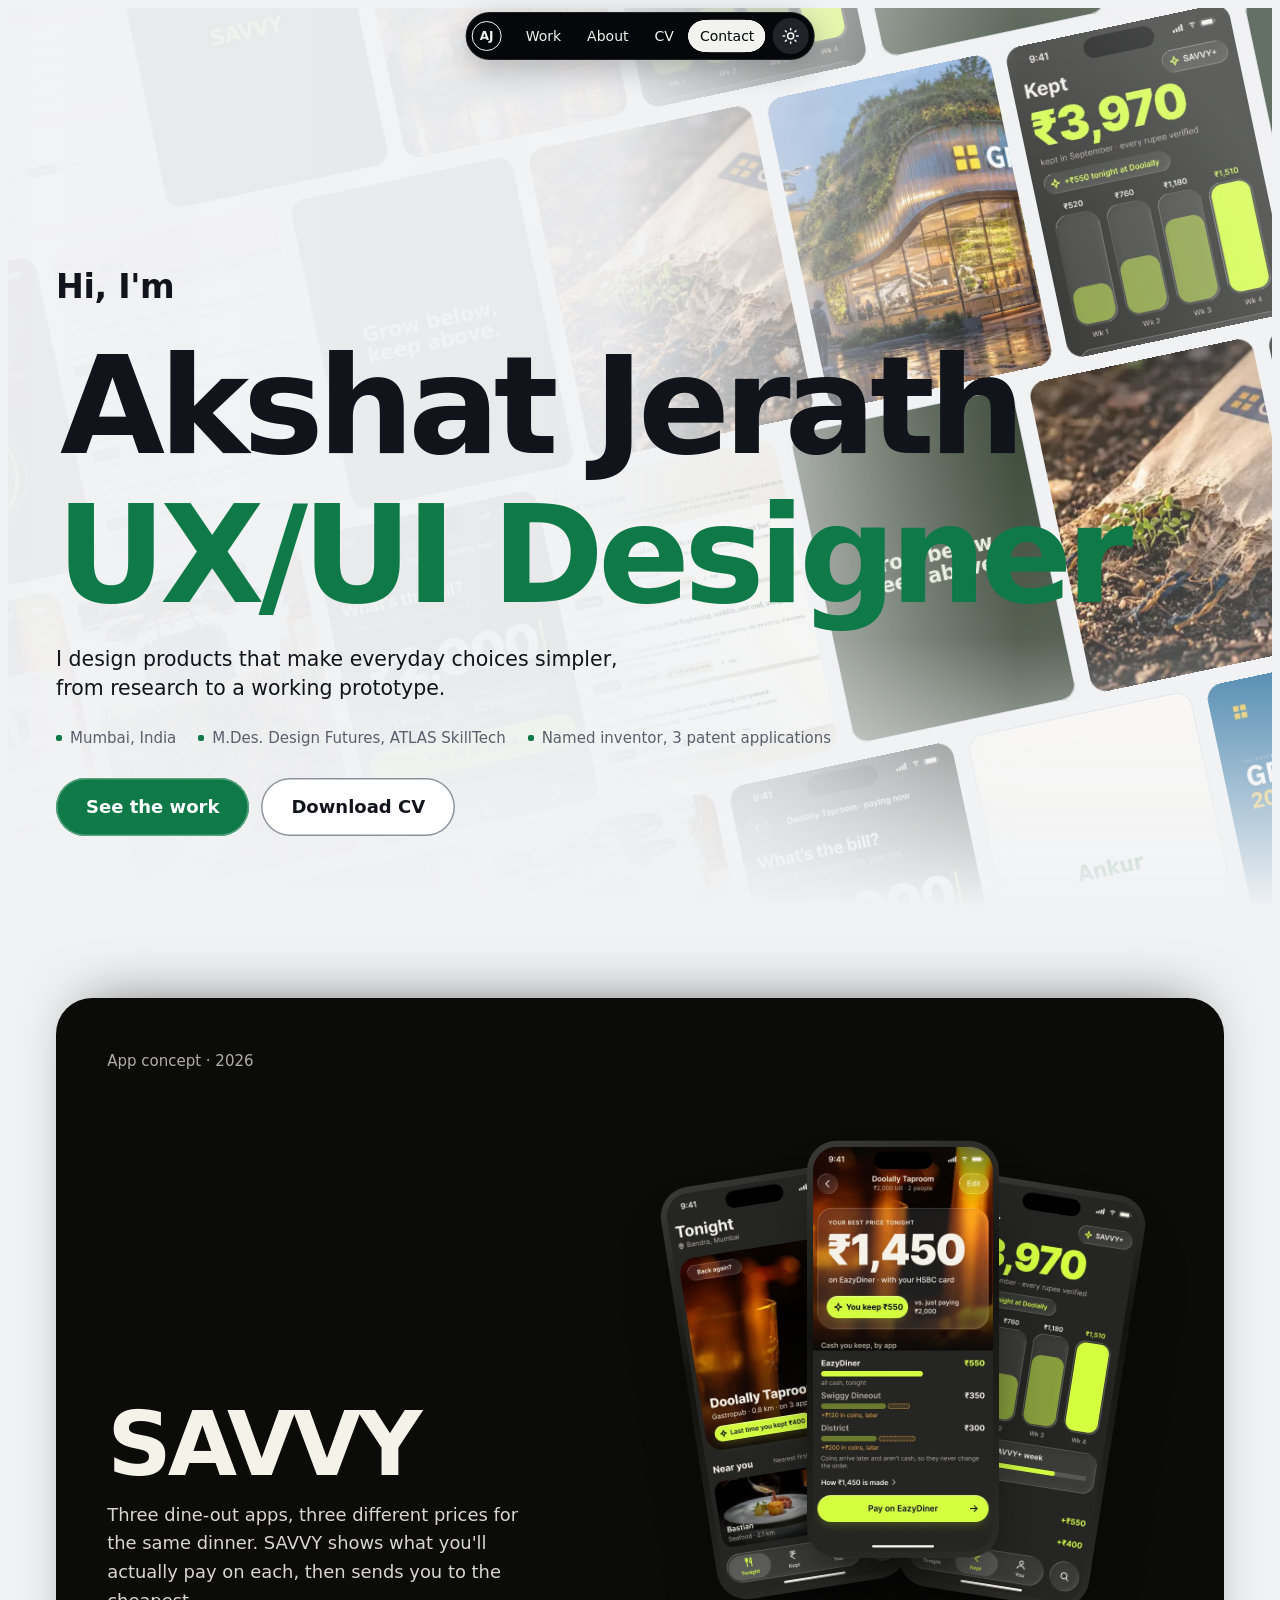
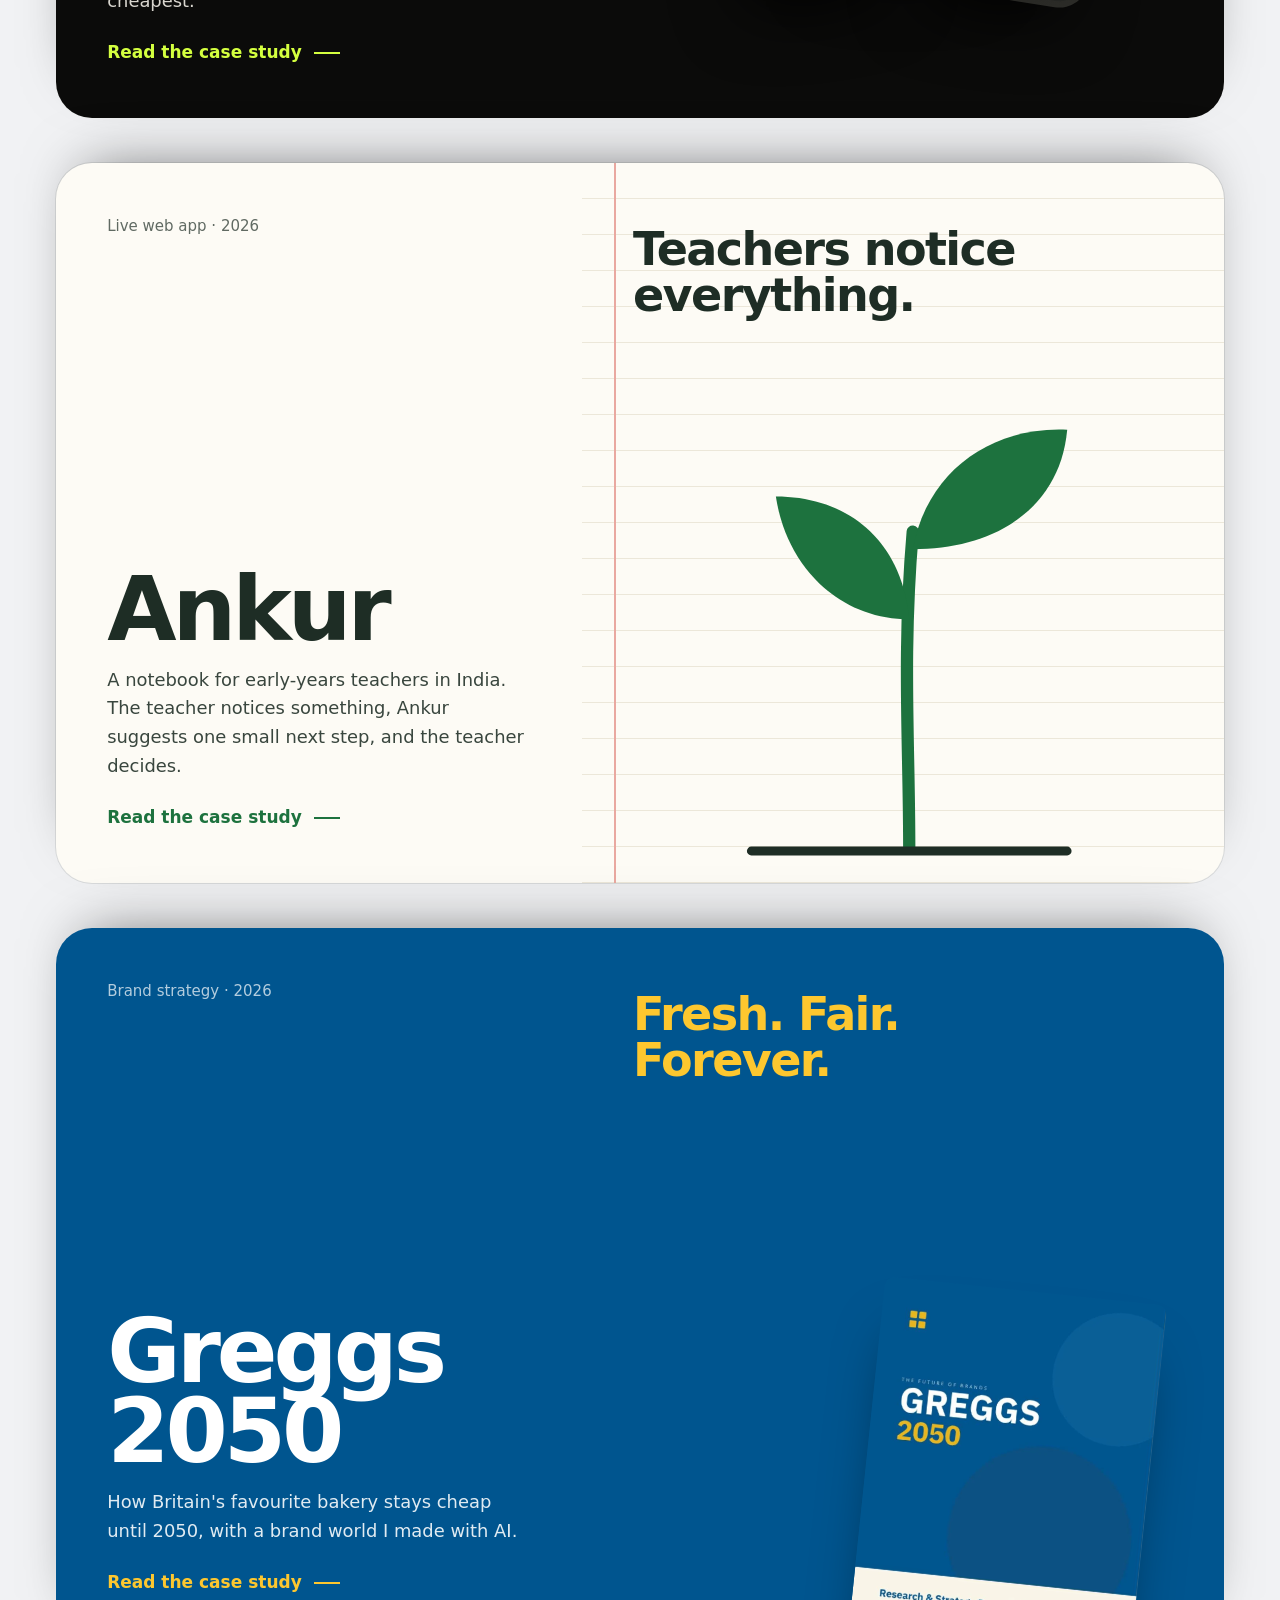
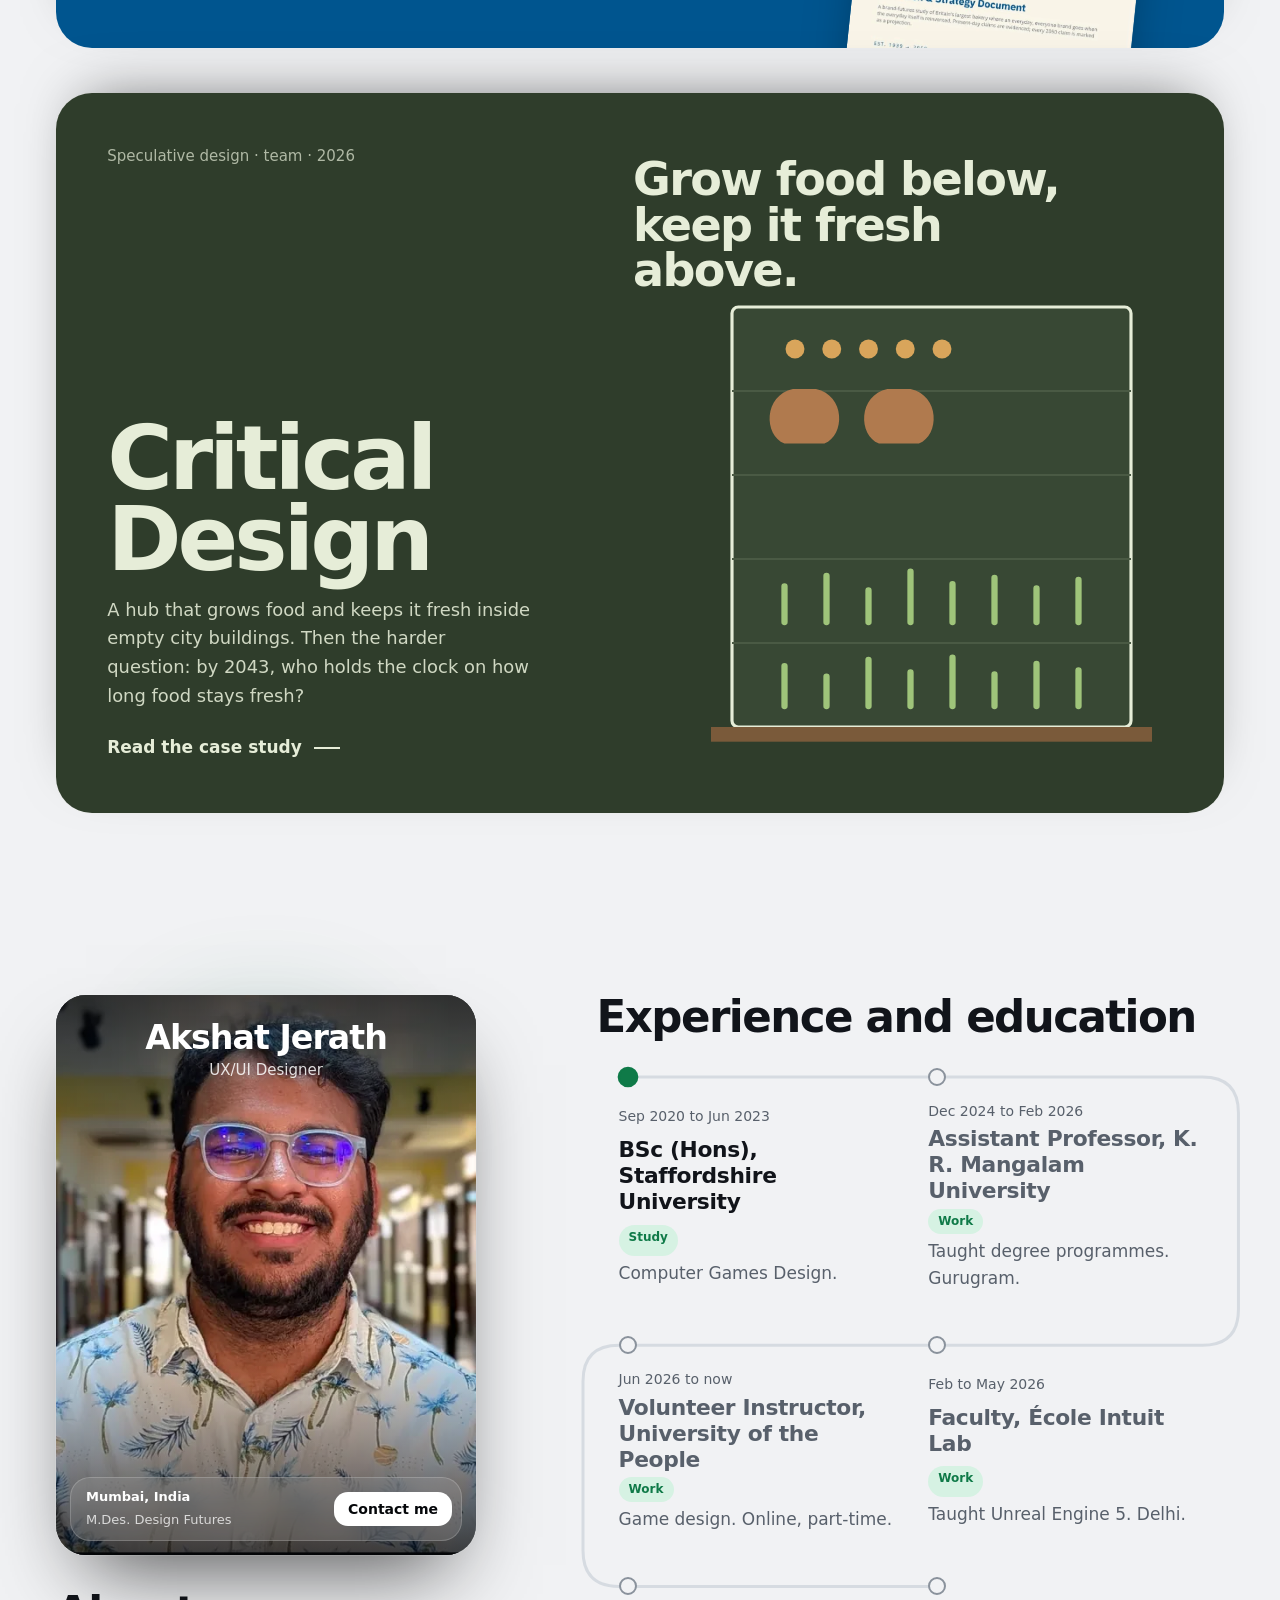
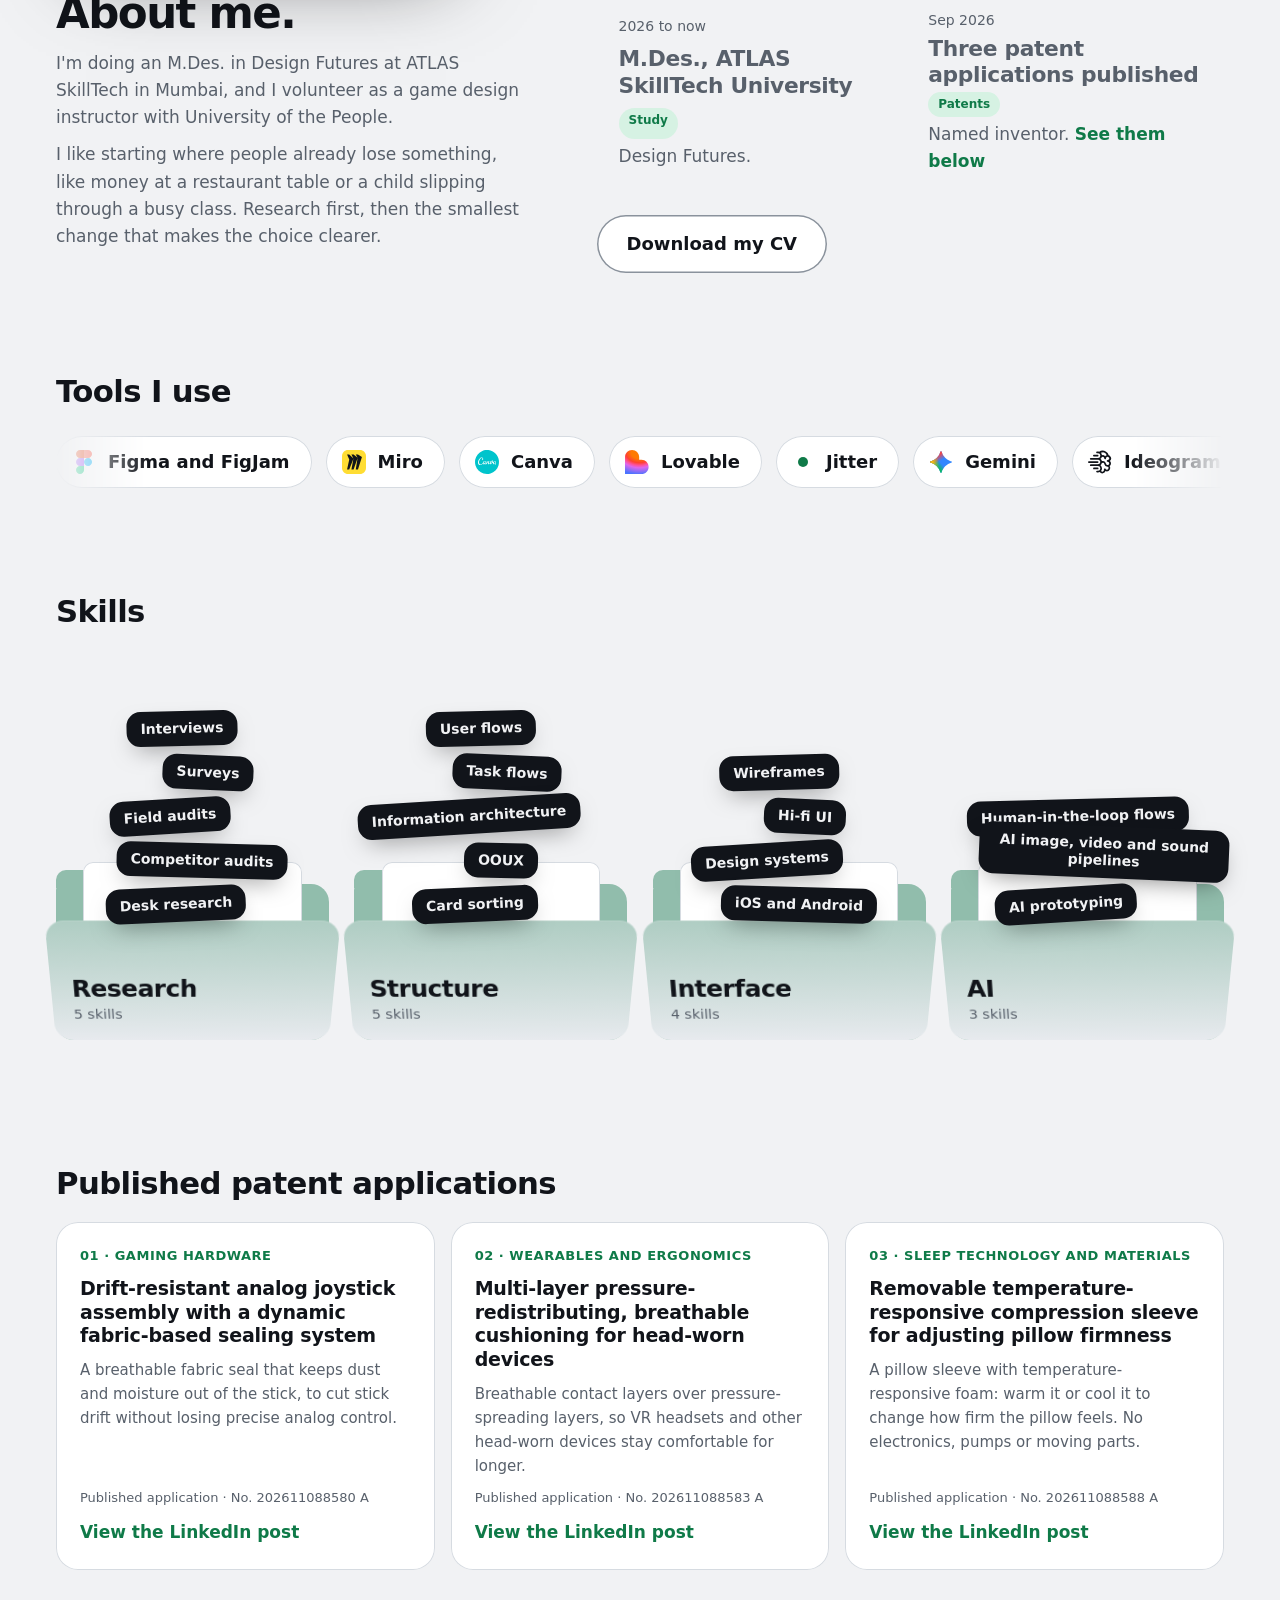
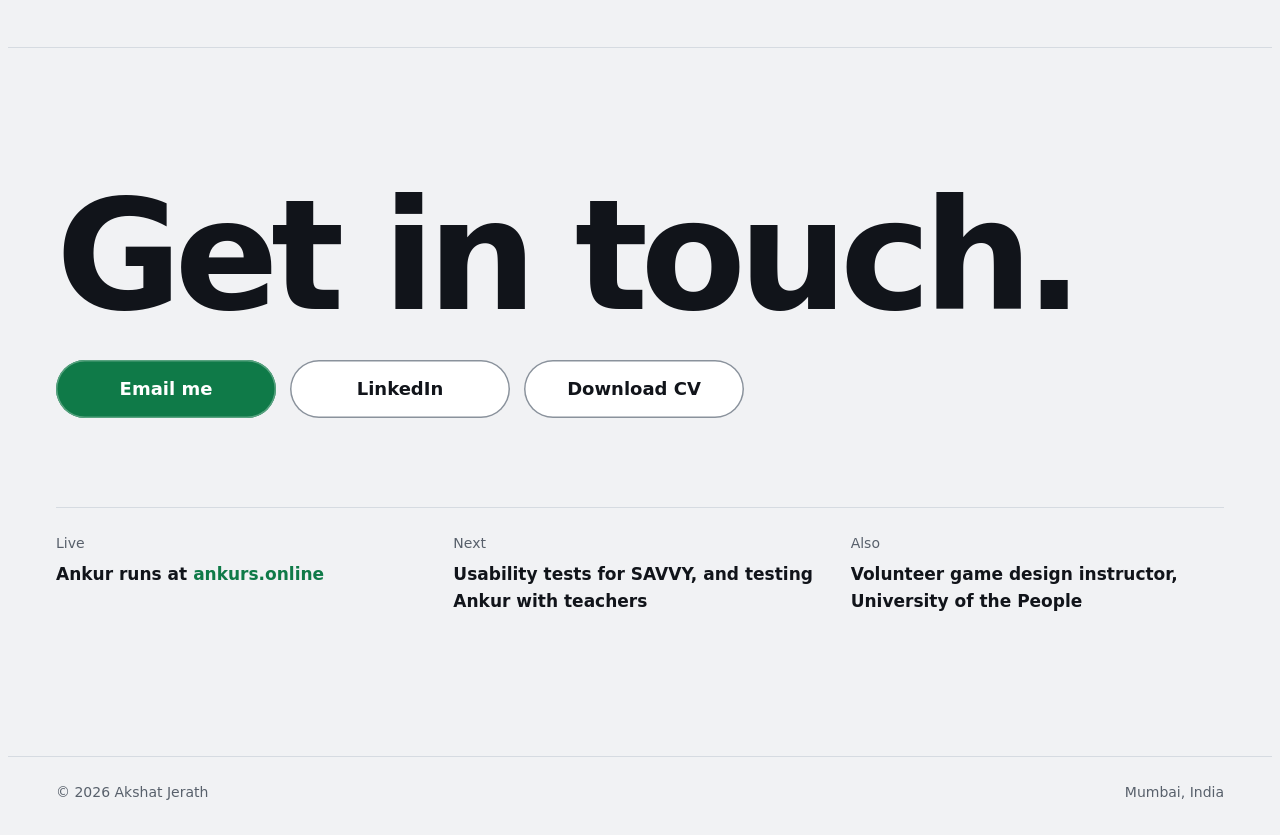
==== commit 8f2b0ea1: "update 12" ====
--- a/index.html
+++ b/index.html
@@ -4,12 +4,12 @@
 <meta charset="utf-8">
 <meta name="viewport" content="width=device-width, initial-scale=1">
 <title>Akshat Jerath, UX/UI designer</title>
-<meta name="description" content="Akshat Jerath, UX/UI designer. MDes Design Futures, ATLAS SkillTech University, Mumbai. Case studies: SAVVY, Ankur, Greggs 2050 and Critical Design.">
+<meta name="description" content="Akshat Jerath, UX/UI designer. M.Des. Design Futures, ATLAS SkillTech University, Mumbai. Case studies: SAVVY, Ankur, Greggs 2050 and Critical Design.">
 <link rel="icon" href="data:image/svg+xml,%3Csvg xmlns=%27http://www.w3.org/2000/svg%27 viewBox=%270 0 64 64%27%3E%3Ccircle cx=%2732%27 cy=%2732%27 r=%2730%27 fill=%27%230C0E11%27 stroke=%27%2325CA7F%27 stroke-width=%274%27/%3E%3Ctext x=%2732%27 y=%2741%27 font-family=%27Arial%27 font-weight=%27700%27 font-size=%2724%27 fill=%27%2325CA7F%27 text-anchor=%27middle%27%3EAJ%3C/text%3E%3C/svg%3E">
 <meta name="theme-color" content="#0C0E11">
 <meta property="og:type" content="website">
 <meta property="og:title" content="Akshat Jerath, UX/UI designer">
-<meta property="og:description" content="Case studies: SAVVY, Ankur, Greggs 2050 and Critical Design. MDes Design Futures, ATLAS SkillTech University, Mumbai.">
+<meta property="og:description" content="Case studies: SAVVY, Ankur, Greggs 2050 and Critical Design. M.Des. Design Futures, ATLAS SkillTech University, Mumbai.">
 <meta property="og:image" content="https://akshatjerath.github.io/UX-Website/img/og.jpg">
 <meta name="twitter:card" content="summary_large_image">
 <script>document.documentElement.classList.add("js");try{const t=localStorage.getItem("aj-theme");if(t)document.documentElement.dataset.theme=t}catch(e){}</script>
@@ -32,7 +32,7 @@
 </svg>
 
 <header class="island" id="island">
-  <a class="who" href="#top" aria-label="Akshat Jerath, home"><span class="av" aria-hidden="true">AJ</span><span class="nm">Akshat Jerath</span></a>
+  <a class="who" href="#top" aria-label="Akshat Jerath, home"><span class="av" aria-hidden="true">AJ</span></a>
   <nav aria-label="Main"><a href="#work">Work</a><a href="#about">About</a><a class="cv" href="#" target="_blank" rel="noopener" data-me="cv" hidden>CV</a><a href="#contact">Contact</a></nav>
   <button type="button" class="theme" id="themeBtn" aria-label="Switch to day mode"><svg viewBox="0 0 24 24" width="18" height="18" aria-hidden="true"><g class="sun" fill="none" stroke="currentColor" stroke-width="2" stroke-linecap="round"><circle cx="12" cy="12" r="4"/><path d="M12 2v2M12 20v2M4.9 4.9l1.4 1.4M17.7 17.7l1.4 1.4M2 12h2M20 12h2M4.9 19.1l1.4-1.4M17.7 6.3l1.4-1.4"/></g><path class="moon" fill="currentColor" d="M20.5 14.2A8.5 8.5 0 0 1 9.8 3.5a8.5 8.5 0 1 0 10.7 10.7z"/></svg></button>
 </header>
@@ -48,10 +48,10 @@
         <svg class="tt" data-tech-text="Akshat Jerath" aria-hidden="true"></svg>
         <span class="role" aria-hidden="true">UX/UI Designer</span>
       </h1>
-      <p class="lede">I design for the moment someone has to decide: what to pay for dinner, what to teach a child next.</p>
+      <p class="lede">I design products that make everyday choices simpler, from research to a working prototype.</p>
       <ul class="facts">
         <li>Mumbai, India</li>
-        <li>MDes Design Futures, ATLAS SkillTech</li>
+        <li>M.Des. Design Futures, ATLAS SkillTech</li>
         <li>Named inventor, 3 patent applications</li>
       </ul>
       <div class="cta"><a class="star solid" href="#work"><span>See the work</span></a><a class="star" href="#" target="_blank" rel="noopener" data-me="cv" hidden><span>Download CV</span></a></div>
@@ -76,7 +76,7 @@
       </a></article>
       <article class="pj pj-cd" style="--i:3"><a class="pj-in" href="critical-design.html">
         <div class="pj-text"><p class="pj-meta">Speculative design · team · 2026</p><h3>Critical Design</h3><p>A hub that grows food and keeps it fresh inside empty city buildings. Then the harder question: by 2043, who holds the clock on how long food stays fresh?</p><span class="pj-go">Read the case study</span></div>
-        <div class="pj-vis" aria-hidden="true"><span class="pj-word">Grow below, keep above.</span><svg class="pj-hub" viewBox="0 0 460 480"><rect x="40" y="40" width="380" height="400" rx="6"/><path class="fl" d="M40 120 H420 M40 200 H420 M40 280 H420 M40 360 H420"/><g class="crop"><path d="M90 340 v-34 M130 340 v-44 M170 340 v-30 M210 340 v-48 M250 340 v-36 M290 340 v-42 M330 340 v-32 M370 340 v-40"/><path d="M90 420 v-38 M130 420 v-28 M170 420 v-44 M210 420 v-32 M250 420 v-46 M290 420 v-30 M330 420 v-40 M370 420 v-34"/></g><g class="keep"><circle cx="100" cy="80" r="9"/><circle cx="135" cy="80" r="9"/><circle cx="170" cy="80" r="9"/><circle cx="205" cy="80" r="9"/><circle cx="240" cy="80" r="9"/><path d="M90 170 c-20 -8 -20 -46 8 -52 h22 c28 6 28 44 8 52z M180 170 c-20 -8 -20 -46 8 -52 h22 c28 6 28 44 8 52z"/></g><rect x="20" y="440" width="420" height="14" class="gr"/></svg></div>
+        <div class="pj-vis" aria-hidden="true"><span class="pj-word">Grow food below, keep it fresh above.</span><svg class="pj-hub" viewBox="0 0 460 480"><rect x="40" y="40" width="380" height="400" rx="6"/><path class="fl" d="M40 120 H420 M40 200 H420 M40 280 H420 M40 360 H420"/><g class="crop"><path d="M90 340 v-34 M130 340 v-44 M170 340 v-30 M210 340 v-48 M250 340 v-36 M290 340 v-42 M330 340 v-32 M370 340 v-40"/><path d="M90 420 v-38 M130 420 v-28 M170 420 v-44 M210 420 v-32 M250 420 v-46 M290 420 v-30 M330 420 v-40 M370 420 v-34"/></g><g class="keep"><circle cx="100" cy="80" r="9"/><circle cx="135" cy="80" r="9"/><circle cx="170" cy="80" r="9"/><circle cx="205" cy="80" r="9"/><circle cx="240" cy="80" r="9"/><path d="M90 170 c-20 -8 -20 -46 8 -52 h22 c28 6 28 44 8 52z M180 170 c-20 -8 -20 -46 8 -52 h22 c28 6 28 44 8 52z"/></g><rect x="20" y="440" width="420" height="14" class="gr"/></svg></div>
       </a></article>
     </div>
   </section>
@@ -91,12 +91,12 @@
               <img class="pc-photo" src="img/aj.webp" alt="Akshat Jerath, smiling, in a school corridor" width="480" height="640" loading="lazy">
               <span class="pc-shine" aria-hidden="true"></span><span class="pc-glare" aria-hidden="true"></span>
               <div class="pc-top"><b>Akshat Jerath</b><span>UX/UI Designer</span></div>
-              <div class="pc-bar"><div><b>Mumbai, India</b><span>MDes Design Futures</span></div><a href="#contact">Contact me</a></div>
+              <div class="pc-bar"><div><b>Mumbai, India</b><span>M.Des. Design Futures</span></div><a href="#contact">Contact me</a></div>
             </div>
           </article>
         </div>
-        <h2 id="t-about" class="ab-h">I teach design. I practise UX.</h2>
-        <p class="ab-p">I'm doing an MDes in Design Futures at ATLAS SkillTech in Mumbai, and I volunteer as a game design instructor with University of the People.</p>
+        <h2 id="t-about" class="ab-h">About me.</h2>
+        <p class="ab-p">I'm doing an M.Des. in Design Futures at ATLAS SkillTech in Mumbai, and I volunteer as a game design instructor with University of the People.</p>
         <p class="ab-p">I like starting where people already lose something, like money at a restaurant table or a child slipping through a busy class. Research first, then the smallest change that makes the choice clearer.</p>
       </div>
       <div class="ab-right">
@@ -106,19 +106,14 @@
           <li><span class="tl-when">Dec 2024 to Feb 2026</span><b>Assistant Professor, K. R. Mangalam University</b><span class="tl-kind">Work</span><p>Taught degree programmes. Gurugram.</p></li>
           <li><span class="tl-when">Feb to May 2026</span><b>Faculty, École Intuit Lab</b><span class="tl-kind">Work</span><p>Taught Unreal Engine 5. Delhi.</p></li>
           <li><span class="tl-when">Jun 2026 to now</span><b>Volunteer Instructor, University of the People</b><span class="tl-kind">Work</span><p>Game design. Online, part-time.</p></li>
-          <li><span class="tl-when">2026 to now</span><b>MDes, ATLAS SkillTech University</b><span class="tl-kind">Study</span><p>Design Futures.</p></li>
+          <li><span class="tl-when">2026 to now</span><b>M.Des., ATLAS SkillTech University</b><span class="tl-kind">Study</span><p>Design Futures.</p></li>
           <li><span class="tl-when">Sep 2026</span><b>Three patent applications published</b><span class="tl-kind">Patents</span><p>Named inventor. <a class="lnk" href="#patents">See them below</a></p></li>
         </ol>
         <div class="tl-cv"><a class="star" href="#" target="_blank" rel="noopener" data-me="cv" hidden><span>Download my CV</span></a></div>
       </div>
     </div>
 
-    <h3 class="sub-h" id="patents">Published patent applications</h3>
-    <ol class="pat">
-      <li><span class="pat-k">01 · Gaming hardware</span><b>Drift-resistant analog joystick assembly with a dynamic fabric-based sealing system</b><p>A breathable fabric seal that keeps dust and moisture out of the stick, to cut stick drift without losing precise analog control.</p><span class="pat-no">Published application · No. 202611088580 A</span><a class="lnk" href="https://lnkd.in/p/ds2dr_C7" target="_blank" rel="noopener">View the LinkedIn post</a></li>
-      <li><span class="pat-k">02 · Wearables and ergonomics</span><b>Multi-layer pressure-redistributing, breathable cushioning for head-worn devices</b><p>Breathable contact layers over pressure-spreading layers, so VR headsets and other head-worn devices stay comfortable for longer.</p><span class="pat-no">Published application · No. 202611088583 A</span><a class="lnk" href="https://lnkd.in/p/dQrstNPh" target="_blank" rel="noopener">View the LinkedIn post</a></li>
-      <li><span class="pat-k">03 · Sleep technology and materials</span><b>Removable temperature-responsive compression sleeve for adjusting pillow firmness</b><p>A pillow sleeve with temperature-responsive foam: warm it or cool it to change how firm the pillow feels. No electronics, pumps or moving parts.</p><span class="pat-no">Published application · No. 202611088588 A</span><a class="lnk" href="https://lnkd.in/p/dABMbFdi" target="_blank" rel="noopener">View the LinkedIn post</a></li>
-    </ol>
+
 
     <h3 class="sub-h">Tools I use</h3>
     <div class="loop" data-logo-loop>
@@ -150,10 +145,18 @@
     </div>
   </section>
 
+  <section class="patents wrap" aria-labelledby="t-pat">
+    <h2 class="sub-h" id="patents"><span id="t-pat">Published patent applications</span></h2>
+    <ol class="pat">
+      <li><span class="pat-k">01 · Gaming hardware</span><b>Drift-resistant analog joystick assembly with a dynamic fabric-based sealing system</b><p>A breathable fabric seal that keeps dust and moisture out of the stick, to cut stick drift without losing precise analog control.</p><span class="pat-no">Published application · No. 202611088580 A</span><a class="lnk" href="https://lnkd.in/p/ds2dr_C7" target="_blank" rel="noopener">View the LinkedIn post</a></li>
+      <li><span class="pat-k">02 · Wearables and ergonomics</span><b>Multi-layer pressure-redistributing, breathable cushioning for head-worn devices</b><p>Breathable contact layers over pressure-spreading layers, so VR headsets and other head-worn devices stay comfortable for longer.</p><span class="pat-no">Published application · No. 202611088583 A</span><a class="lnk" href="https://lnkd.in/p/dQrstNPh" target="_blank" rel="noopener">View the LinkedIn post</a></li>
+      <li><span class="pat-k">03 · Sleep technology and materials</span><b>Removable temperature-responsive compression sleeve for adjusting pillow firmness</b><p>A pillow sleeve with temperature-responsive foam: warm it or cool it to change how firm the pillow feels. No electronics, pumps or moving parts.</p><span class="pat-no">Published application · No. 202611088588 A</span><a class="lnk" href="https://lnkd.in/p/dABMbFdi" target="_blank" rel="noopener">View the LinkedIn post</a></li>
+    </ol>
+  </section>
+
   <!-- CONTACT: buttons with a light running round the edge (after React Bits' Star Border) -->
   <section class="contact wrap" id="contact" aria-labelledby="t-contact">
-    <h2 id="t-contact">Let's talk.</h2>
-    <p class="ct-sub">I'm in Mumbai. Email is the quickest way to reach me.</p>
+    <h2 id="t-contact">Get in touch.</h2>
     <div class="ct-btns">
       <a class="star solid" href="#" data-me="email"><span>Email me</span></a>
       <a class="star" href="#" target="_blank" rel="noopener" data-me="linkedin"><span>LinkedIn</span></a>
@@ -161,16 +164,16 @@
     </div>
     <div class="ct-facts">
       <div><span>Live</span><b>Ankur runs at <a class="lnk" href="https://ankurs.online" target="_blank" rel="noopener">ankurs.online</a></b></div>
-      <div><span>Next</span><b>Usability tests for SAVVY and a classroom pilot for Ankur</b></div>
+      <div><span>Next</span><b>Usability tests for SAVVY, and testing Ankur with teachers</b></div>
       <div><span>Also</span><b>Volunteer game design instructor, University of the People</b></div>
     </div>
   </section>
 </main>
 
 <footer><div class="wrap"><span>© 2026 Akshat Jerath</span><span>Mumbai, India</span></div></footer>
-<script src="content.js"></script>
-<script src="vendor/lenis.min.js"></script>
-<script src="home.js"></script>
-<script src="nav.js"></script>
+<script src="content.js" defer></script>
+<script src="vendor/lenis.min.js" defer></script>
+<script src="home.js" defer></script>
+<script src="nav.js" defer></script>
 </body>
 </html>
--- a/base.css
+++ b/base.css
@@ -10,7 +10,7 @@
 @font-face{font-family:"Bricolage Fallback";src:local("Arial Bold"),local("Arial-BoldMT");font-weight:600 900;size-adjust:91.8%;ascent-override:101.3%;descent-override:29.4%;line-gap-override:0%}
 :root{
   --bg:#0C0E11; --surface:#14171C; --panel:#1A1E24; --ink:#EEF1F5; --muted:#9AA3AE; --line:#4A525D; --hair:#262B32;
-  --accent:#25CA7F; --accent-ink:#04140B; --accent-soft:#0F2A1D;
+  --accent:#25CA7F; --accent-ink:#04140B; --accent-soft:#0F2A1D; --hero-ink:#F2F3EF;
   --band:#EEF1F5; --band-ink:#0C0E11;
   --draft:#F2B451; --draft-soft:#2E2412; --bad:#FF7A6E; --rule:rgba(238,241,245,.07); --dec:#F2C94C; --dec-soft:#2B2511;
   --savvy-bg:#131411; --ankur-bg:#E3E0F6; --greggs-bg:#00558F; --greggs-hi:#FDC72F; --cd-bg:#2F3D2B; --cd-hi:#E6EDD8;
@@ -23,11 +23,11 @@
 }
 @media (prefers-color-scheme: light){:root:not([data-theme="dark"]){
   --bg:#F1F2F4; --surface:#FFFFFF; --panel:#E7EAEE; --ink:#11141A; --muted:#58606B; --line:#8A929C; --hair:#D6DBE1;
-  --accent:#0F7A48; --accent-ink:#FFFFFF; --accent-soft:#D6F2E3; --band:#11141A; --band-ink:#F1F2F4;
+  --accent:#0F7A48; --accent-ink:#FFFFFF; --accent-soft:#D6F2E3; --hero-ink:#11141A; --band:#11141A; --band-ink:#F1F2F4;
   --draft:#7A4A00; --draft-soft:#FBEFD8; --bad:#B23A34; --rule:rgba(17,20,26,.08); --dec:#9A7100; --dec-soft:#FFF3C4; color-scheme:light}}
 :root[data-theme="light"]{
   --bg:#F1F2F4; --surface:#FFFFFF; --panel:#E7EAEE; --ink:#11141A; --muted:#58606B; --line:#8A929C; --hair:#D6DBE1;
-  --accent:#0F7A48; --accent-ink:#FFFFFF; --accent-soft:#D6F2E3; --band:#11141A; --band-ink:#F1F2F4;
+  --accent:#0F7A48; --accent-ink:#FFFFFF; --accent-soft:#D6F2E3; --hero-ink:#11141A; --band:#11141A; --band-ink:#F1F2F4;
   --draft:#7A4A00; --draft-soft:#FBEFD8; --bad:#B23A34; --rule:rgba(17,20,26,.08); --dec:#9A7100; --dec-soft:#FFF3C4; color-scheme:light}
 
 *{box-sizing:border-box}
@@ -47,7 +47,7 @@
 h1,h2,h3{font-family:var(--display);font-weight:700;line-height:1.04;letter-spacing:-.02em;text-wrap:balance;margin:0}
 p{margin:0}
 .btn{display:inline-flex;align-items:center;gap:8px;padding:12px 18px;border-radius:999px;background:var(--accent);color:var(--accent-ink);text-decoration:none;font-weight:600;border:1px solid var(--accent);cursor:pointer;transition:transform .2s var(--ease-out)}
-.btn.ghost{background:transparent;color:var(--ink);border-color:var(--line)}
+
 .btn:active{transform:scale(.97)}
 .lnk{color:var(--accent);font-weight:600;text-decoration:none}
 .lnk:hover{text-decoration:underline}
@@ -57,15 +57,15 @@
   box-shadow:0 8px 30px rgba(0,0,0,.25),inset 0 0 0 1px rgba(255,255,255,.1);max-width:calc(100vw - 24px)}
 .island a{text-decoration:none}
 .island .who{display:flex;align-items:center;gap:8px;padding-right:6px}
-.island .av{width:30px;height:30px;border-radius:50%;display:grid;place-items:center;background:#F2F3EF;color:#05070A;font:700 12px/1 var(--display)}
+.island .av{width:30px;height:30px;border-radius:50%;display:grid;place-items:center;background:transparent;border:1px solid #F2F3EF;color:#F2F3EF;font:700 12px/1 var(--display)}
 .island .nm{font:600 14px/1 var(--body);white-space:nowrap;overflow:hidden;max-width:120px;transition:max-width .4s var(--ease),opacity .3s}
 .island .st{display:flex;align-items:center;gap:7px;font:500 11px/1 var(--mono);letter-spacing:.03em;color:#B9BDB6;white-space:nowrap;max-width:0;opacity:0;overflow:hidden;transition:max-width .4s var(--ease),opacity .3s}
 .island .st i,.open i{width:7px;height:7px;border-radius:50%;background:#5BE38A;box-shadow:0 0 0 3px rgba(91,227,138,.18);flex:none}
 .island:hover .st,.island:focus-within .st{max-width:220px;opacity:1}
 .island nav{display:flex;gap:2px}
-.island nav a{white-space:nowrap;font:500 14px/1 var(--body);padding:9px 12px;border-radius:999px;color:#D9DCD5;transition:background .2s,color .2s}
-.island nav a:hover{background:#20242A;color:#fff}
-.island nav a.cv{background:#F2F3EF;color:#05070A}
+.island nav a{white-space:nowrap;font:500 14px/1 var(--body);padding:9px 12px;border-radius:999px;color:#F2F3EF;transition:background .2s,color .2s}
+.island nav a:hover{color:#05070A}
+
 .island.compact .nm{max-width:0;opacity:0}
 .island.compact .who{padding-right:0}
 .theme{width:36px;height:36px;border-radius:50%;border:0;background:#20242A;color:#F2F3EF;display:grid;place-items:center;cursor:pointer;flex:none;transition:transform .4s var(--ease-out)}
@@ -95,7 +95,7 @@
 
 /* ===== staggered menu (nav.js): phones only ===== */
 .island,.smenu{--display:"Bricolage Grotesque","Arial Narrow",system-ui,sans-serif} /* same on every page, whatever a case study's own font */
-.sm-tog{display:none;align-items:center;gap:10px;height:36px;padding:0 14px 0 16px;border:0;border-radius:999px;background:#F2F3EF;color:#05070A;font:600 14px/1 var(--body);cursor:pointer}
+.sm-tog{display:none;align-items:center;gap:10px;height:36px;padding:0 14px 0 16px;border:1px solid #F2F3EF;border-radius:999px;background:transparent;color:#F2F3EF;font:600 14px/1 var(--body);cursor:pointer}
 .sm-tw{display:block;height:1em;overflow:hidden}.sm-tw span{display:block;line-height:1;transition:transform .45s var(--ease)}
 .sm-on .sm-tw span{transform:translateY(-100%)}
 .sm-plus{position:relative;width:12px;height:12px;transition:transform .45s var(--ease)}
@@ -127,3 +127,11 @@
 @media (prefers-reduced-motion:reduce){.sm-layer,.sm-it span,.sm-scrim,.sm-soc,.sm-tw span,.sm-plus{transition:none!important}}
 /* Lenis smooth scroll (vendor/lenis.min.js) */
 html.lenis,html.lenis body{height:auto}.lenis.lenis-smooth{scroll-behavior:auto!important}.lenis.lenis-stopped{overflow:clip}.lenis [data-lenis-prevent]{overscroll-behavior:contain}
+
+/* soft fade between pages (CSS only; browsers without View Transitions just navigate normally) */
+@view-transition{navigation:auto}
+@keyframes vt-out{to{opacity:0}}
+@keyframes vt-in{from{opacity:0}}
+::view-transition-old(root){animation:vt-out 250ms ease both}
+::view-transition-new(root){animation:vt-in 250ms ease both}
+@media (prefers-reduced-motion:reduce){@view-transition{navigation:none}::view-transition-old(root),::view-transition-new(root){animation:none}}
--- a/home.css
+++ b/home.css
@@ -7,12 +7,13 @@
 .hero{min-height:100svh;display:flex;align-items:flex-end;overflow:hidden;isolation:isolate}
 .hero-in{position:relative;z-index:2;width:100%;padding-top:120px;padding-bottom:clamp(40px,8vh,88px)}
 .hero::after{content:"";position:absolute;inset:0;z-index:1;pointer-events:none;
-  background:linear-gradient(90deg,color-mix(in srgb,var(--bg) 92%,transparent) 0%,color-mix(in srgb,var(--bg) 70%,transparent) 34%,transparent 66%),linear-gradient(0deg,var(--bg) 0%,transparent 30%)}
+  background:linear-gradient(90deg,color-mix(in srgb,var(--bg) 96%,transparent) 0%,color-mix(in srgb,var(--bg) 94%,transparent) 48%,color-mix(in srgb,var(--bg) 60%,transparent) 62%,transparent 80%),linear-gradient(0deg,var(--bg) 0%,transparent 30%)}
+@media (max-width:1100px){.hero::after{background:linear-gradient(90deg,color-mix(in srgb,var(--bg) 96%,transparent) 0%,color-mix(in srgb,var(--bg) 94%,transparent) 72%,color-mix(in srgb,var(--bg) 70%,transparent) 88%,transparent 100%),linear-gradient(0deg,var(--bg) 0%,transparent 30%)}}
 .hero-h{display:block;font-weight:inherit}
-.hi{display:block;font:600 clamp(22px,2.6vw,44px)/1.1 var(--display);color:var(--muted);letter-spacing:-.01em}
+.hi{display:block;font:600 clamp(22px,2.6vw,44px)/1.1 var(--display);color:var(--hero-ink);letter-spacing:-.01em}
 .role{display:block;font:800 clamp(46px,10.6vw,212px)/.92 var(--display);letter-spacing:-.045em;color:var(--accent)}
 .tt{display:block;width:100%;height:auto;overflow:visible;margin:.08em 0 .02em}
-.tt text{font-family:var(--display);font-weight:800;fill:var(--ink);stroke:none}
+.tt text{font-family:var(--display);font-weight:800;fill:var(--hero-ink);stroke:none}
 .tt .sel rect.box{fill:none;stroke:var(--accent);stroke-width:1.5}
 .tt .sel rect.h{fill:var(--bg);stroke:var(--accent);stroke-width:1.5}
 .tt .sel text{font:500 13px var(--mono);fill:var(--accent);stroke:none;stroke-dasharray:none;letter-spacing:.04em}
@@ -117,8 +118,8 @@
 .pat-no{margin-top:auto;font-size:13px;color:var(--muted);font-variant-numeric:tabular-nums}
 .ct-btns .star{min-width:220px}
 .tl-cv{display:flex;flex-wrap:wrap;align-items:center;gap:14px 24px;margin-top:40px}
-.todo{color:var(--draft)!important;font-size:13px}
-
+
+.patents{padding-bottom:clamp(40px,6vw,80px)}.patents .sub-h{margin-top:0}
 .sub-h{font-size:clamp(24px,2.4vw,32px);margin:clamp(64px,8vw,110px) 0 22px;letter-spacing:-.02em}
 
 /* Profile Card: tilts toward the pointer, with a light sheen */
@@ -173,7 +174,7 @@
 /* ---------- contact ---------- */
 .contact{padding-block:clamp(72px,11vw,150px);border-top:1px solid var(--hair)}
 .contact h2{font:800 clamp(64px,12vw,184px)/.88 var(--display);letter-spacing:-.05em}
-.ct-sub{margin-top:18px;color:var(--muted);font-size:clamp(17px,1.5vw,20px)}
+
 .ct-btns{display:flex;flex-wrap:wrap;gap:14px;margin-top:36px}
 /* Star Border: a light with a short tail runs round the edge of each button */
 .star{position:relative;isolation:isolate;display:inline-flex;align-items:center;justify-content:center;min-width:180px;padding:20px 30px;border-radius:999px;background:var(--surface);color:var(--ink);text-decoration:none;font:700 18px/1 var(--body);transition:transform .2s var(--ease-out),background .2s}
@@ -181,11 +182,9 @@
 .star.solid{background:var(--accent);color:var(--accent-ink)}
 .star.solid::before{box-shadow:inset 0 0 0 1.5px color-mix(in srgb,var(--accent) 70%,#fff)}
 .star:hover{transform:translateY(-2px)}
-.star .sp{position:absolute;z-index:2;top:0;left:0;width:var(--z,8px);height:var(--z,8px);margin:calc(var(--z,8px) / -2) 0 0 calc(var(--z,8px) / -2);border-radius:50%;pointer-events:none;
-  background:#fff;box-shadow:0 0 10px 3px var(--accent),0 0 22px 6px color-mix(in srgb,var(--accent) 50%,transparent);opacity:var(--o,1);
-  offset-path:inset(0 round 999px);offset-rotate:0deg;offset-anchor:center;animation:spark var(--dur,3.6s) linear infinite;animation-delay:calc(var(--d,0s) + var(--k,0) * 70ms)}
+
 @keyframes spark{from{offset-distance:0%}to{offset-distance:100%}}
-@supports not (offset-path:inset(0 round 999px)){.star .sp{display:none}}
+
 .ct-facts{display:grid;grid-template-columns:repeat(3,minmax(0,1fr));gap:24px;margin-top:clamp(56px,7vw,96px);padding-top:24px;border-top:1px solid var(--hair)}
 .ct-facts span{display:block;color:var(--muted);font-size:14px;margin-bottom:6px}
 .ct-facts b{font-weight:600}
@@ -197,7 +196,7 @@
   .folders{grid-template-columns:repeat(2,minmax(0,1fr));row-gap:230px}
 }
 @media (max-width:760px){
-  .hero::after{background:linear-gradient(180deg,color-mix(in srgb,var(--bg) 50%,transparent) 0%,color-mix(in srgb,var(--bg) 78%,transparent) 45%,var(--bg) 85%)}
+  .hero::after{background:linear-gradient(180deg,color-mix(in srgb,var(--bg) 55%,transparent) 0%,color-mix(in srgb,var(--bg) 93%,transparent) 30%,color-mix(in srgb,var(--bg) 96%,transparent) 55%,var(--bg) 85%)}
   .pj{height:auto;min-height:0;top:calc(72px + var(--i) * 10px)}
   .pj-in{grid-template-columns:minmax(0,1fr);height:auto}
   .pj-vis{order:-1;height:260px}
@@ -213,6 +212,6 @@
   .pj-in{transform:none;filter:none}
   .tl li{opacity:1;translate:none}.tl::after{transform:none}
   .loop-track{animation:none;flex-wrap:wrap;width:auto}.loop{-webkit-mask:none;mask:none}
-  .star .sp{display:none}
+  
   .pc,.f-front,.f-paper,.f-notes li{transition:none}
 }
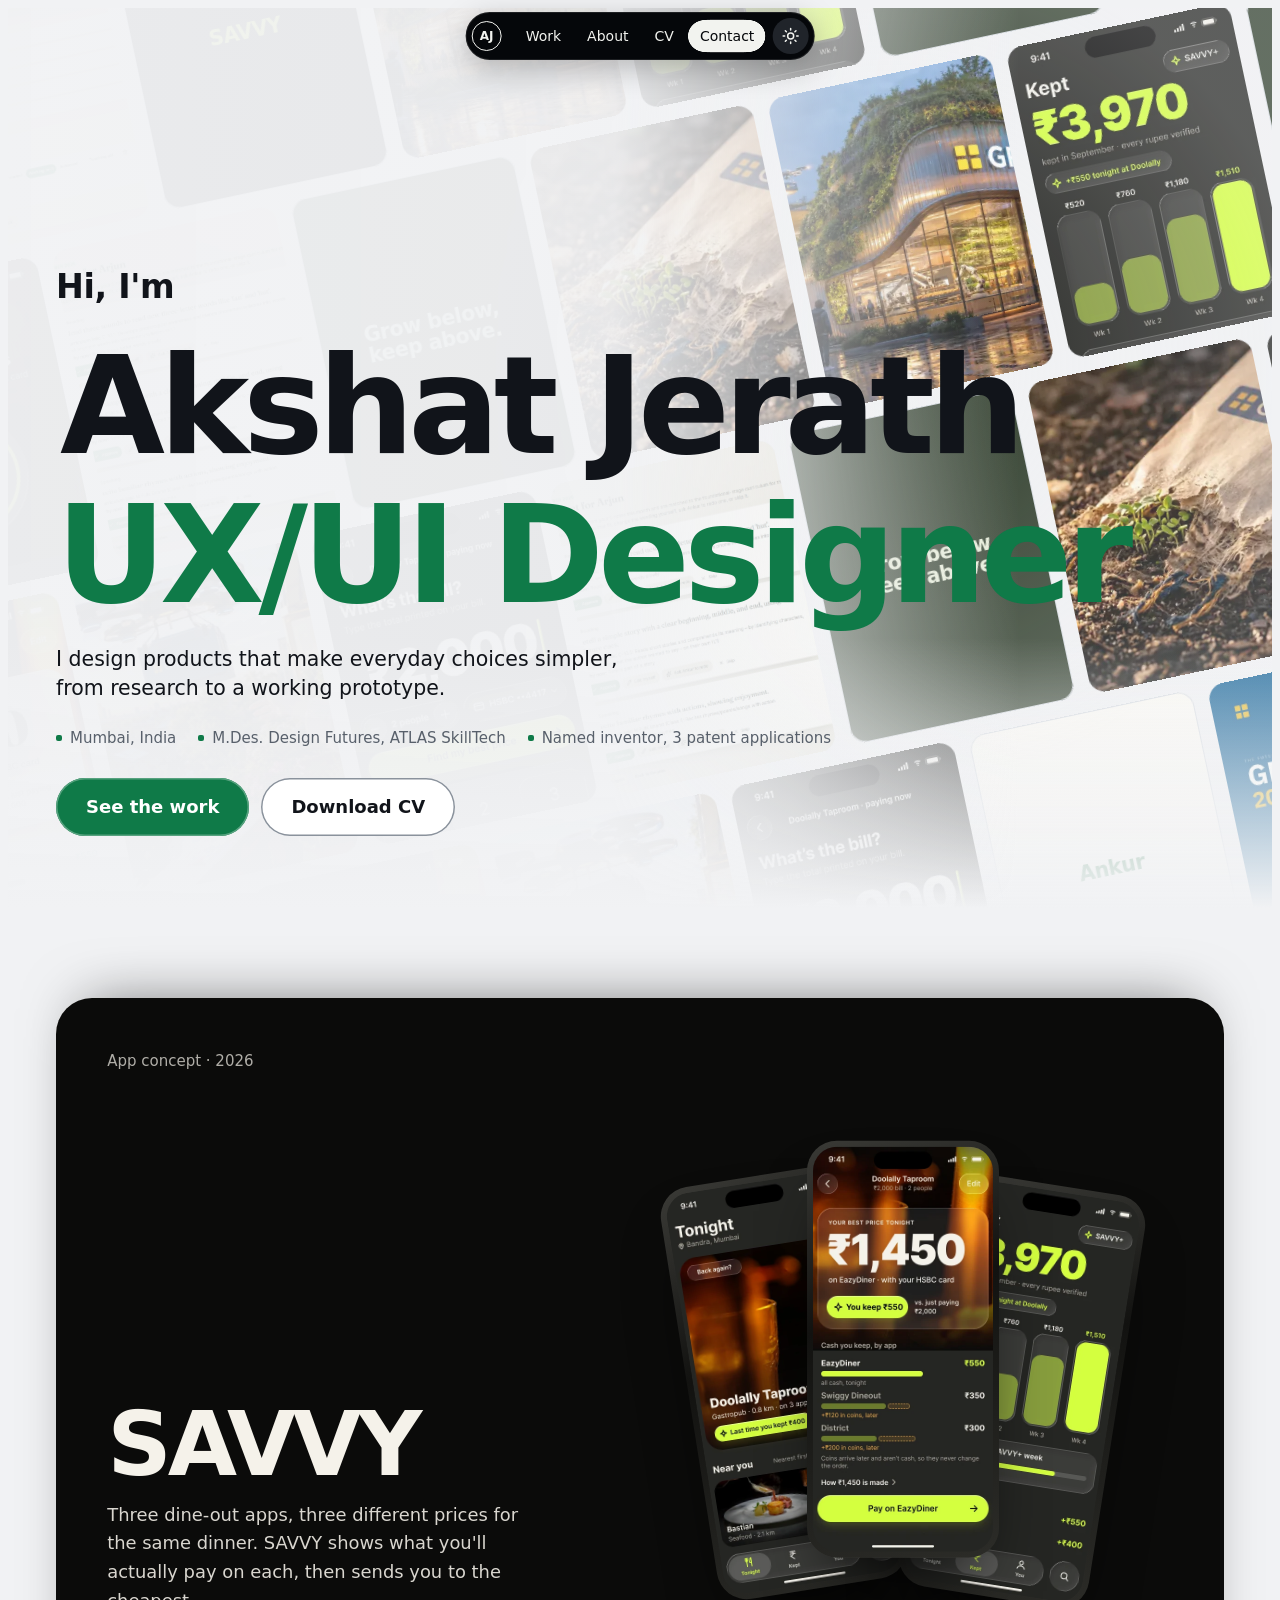
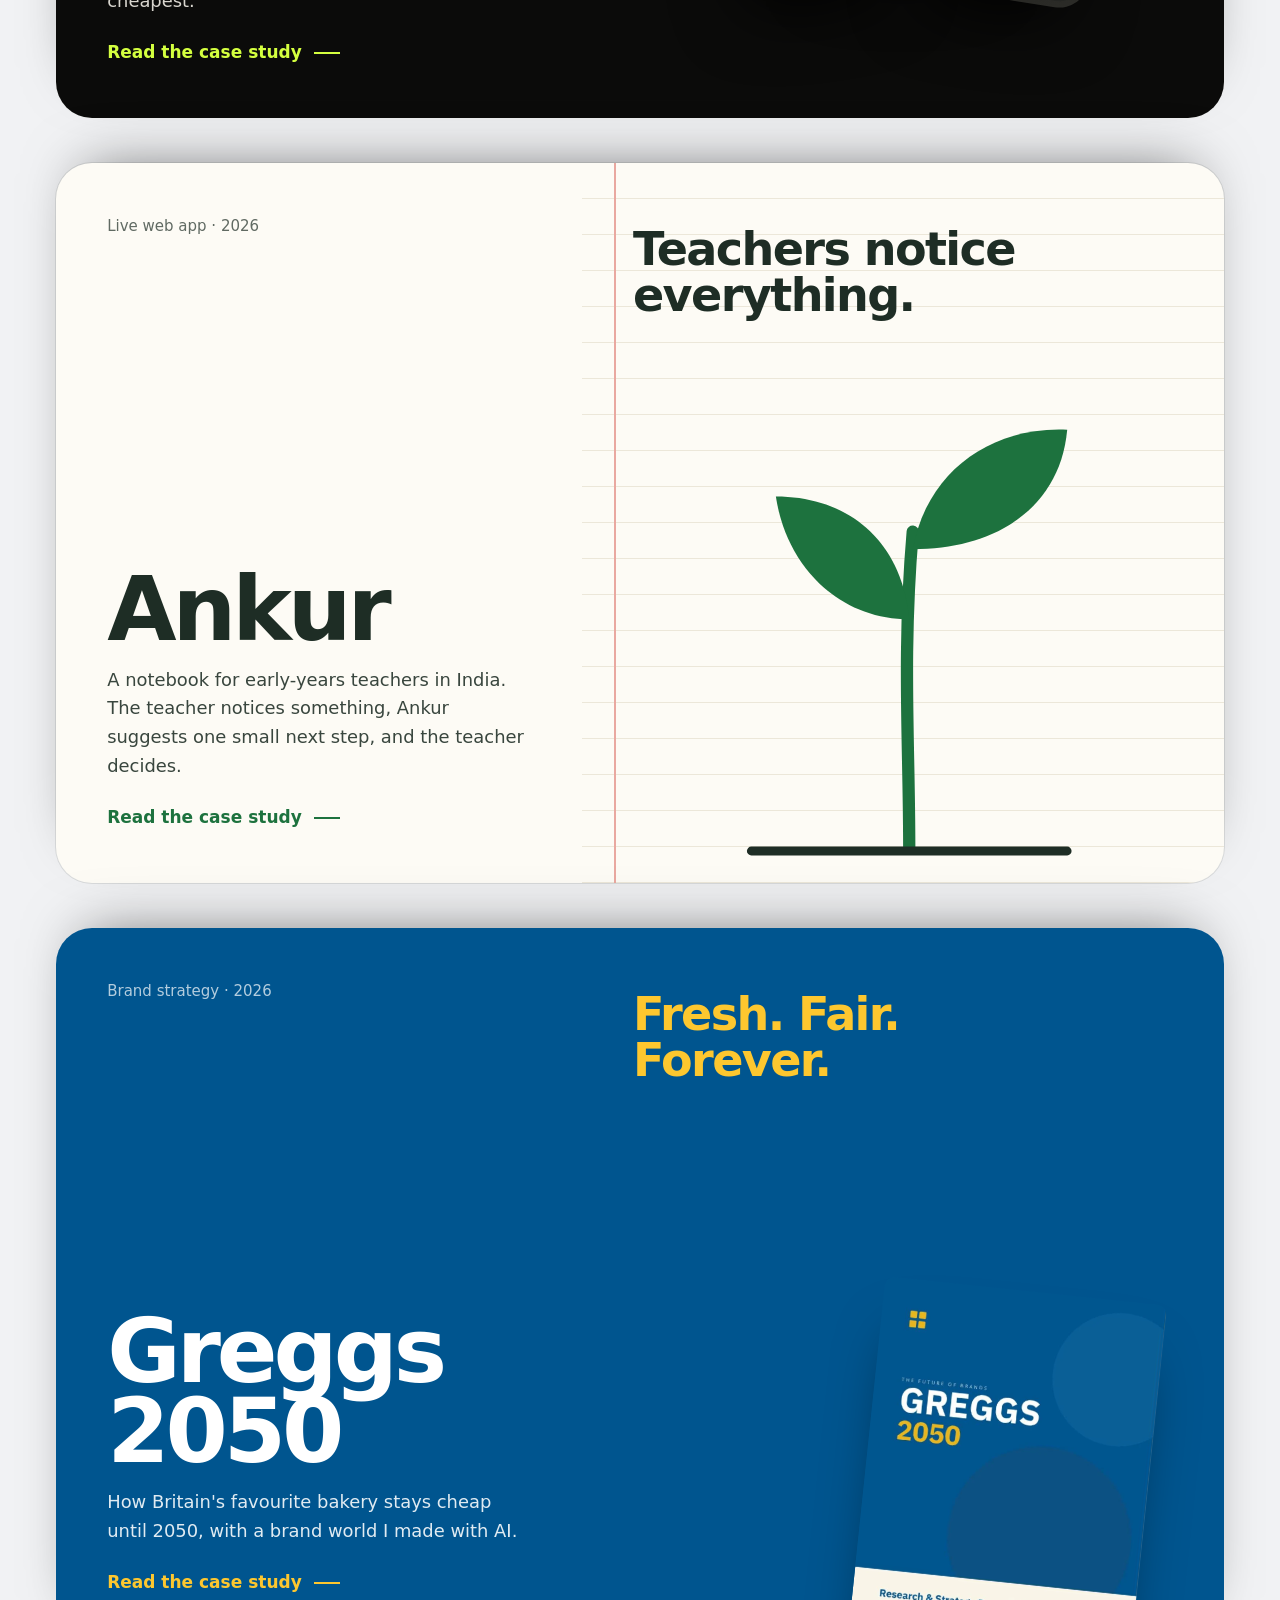
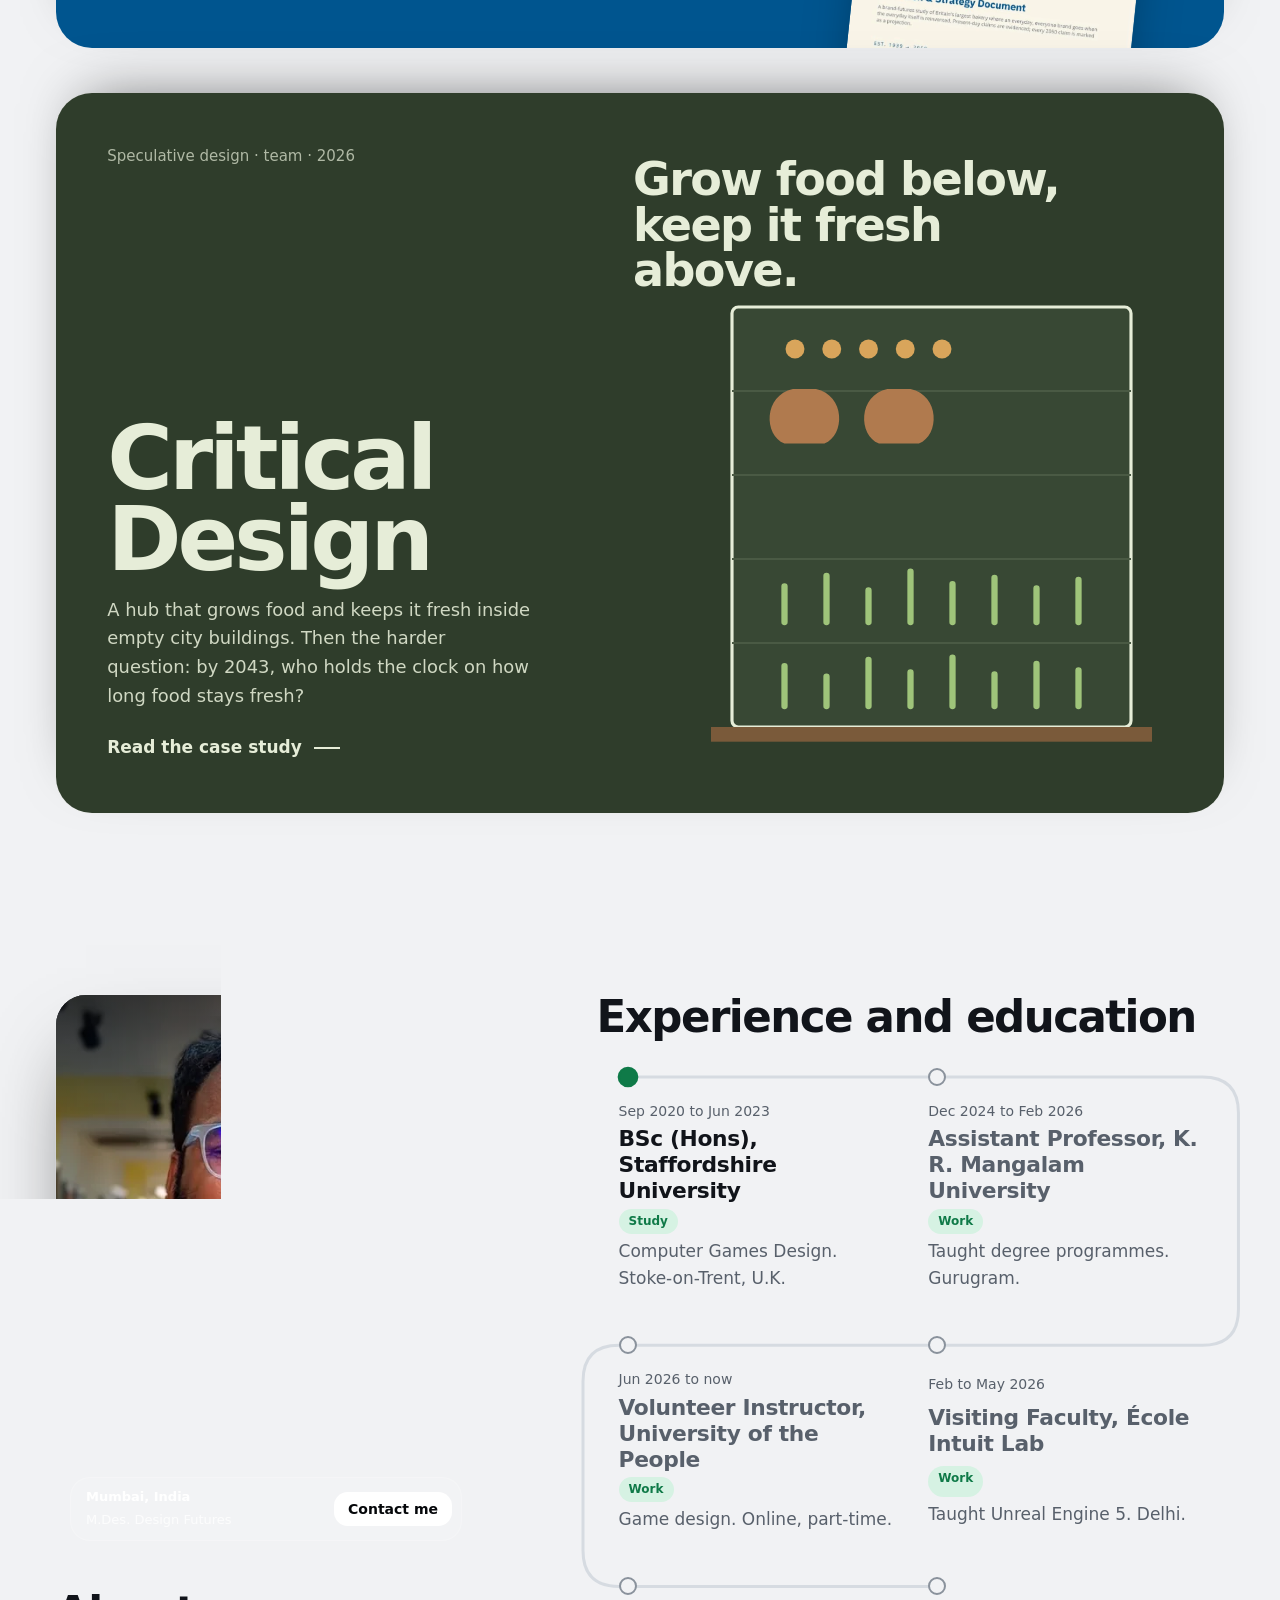
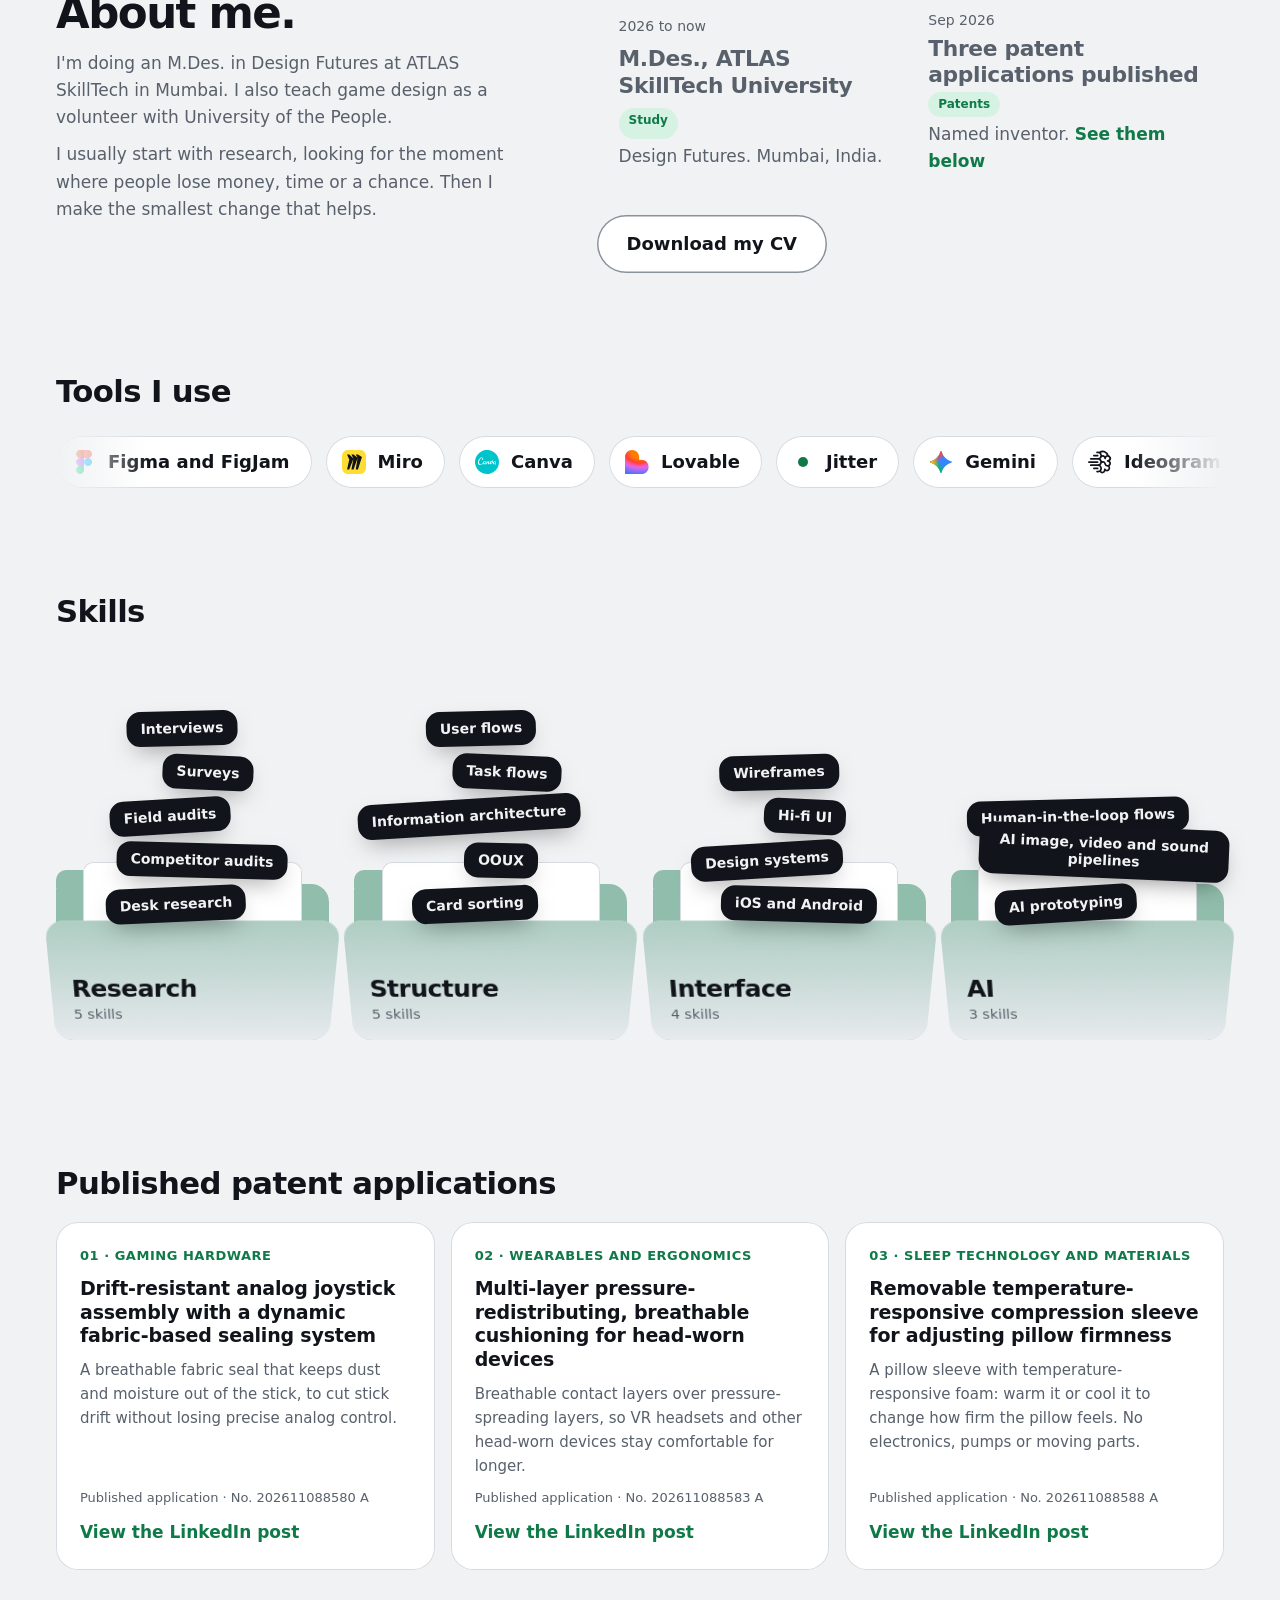
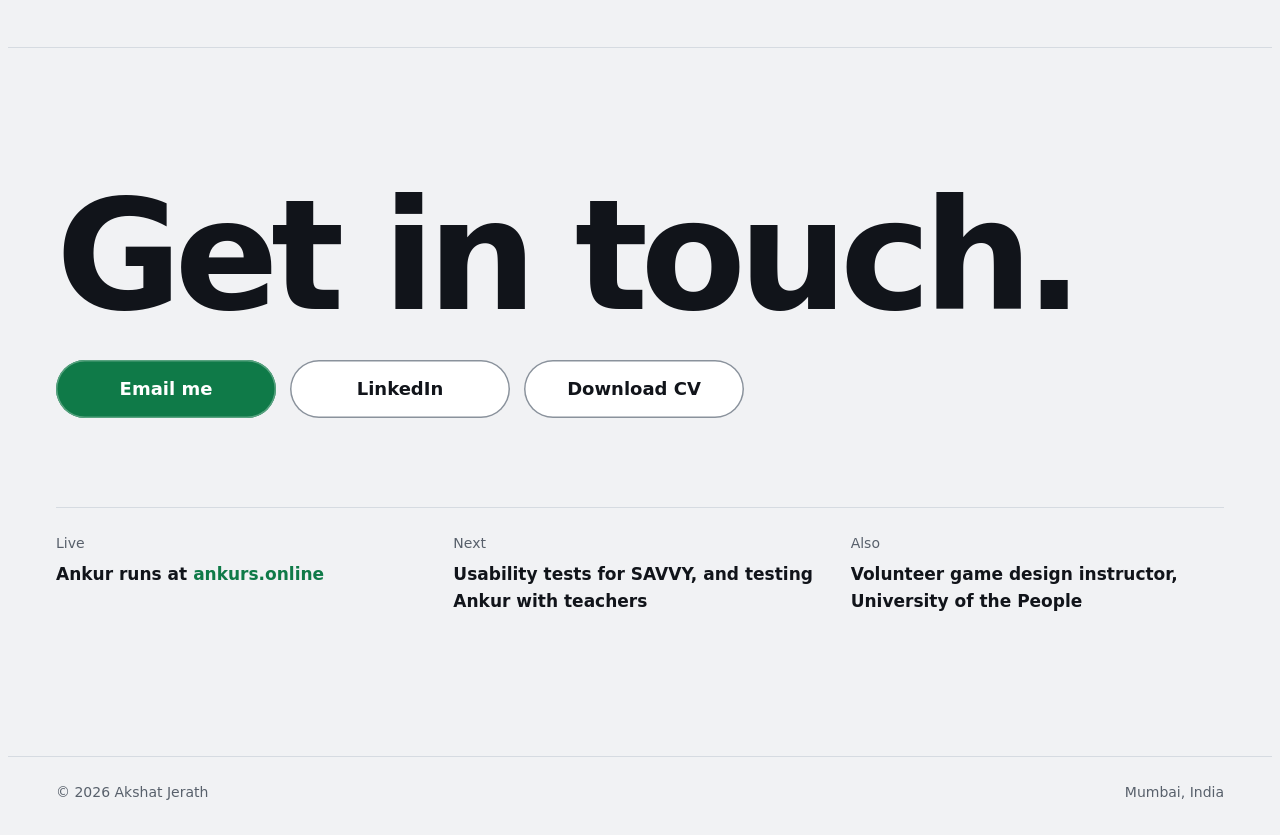
==== commit 466a2ae5: "Version 13" ====
--- a/index.html
+++ b/index.html
@@ -96,17 +96,17 @@
           </article>
         </div>
         <h2 id="t-about" class="ab-h">About me.</h2>
-        <p class="ab-p">I'm doing an M.Des. in Design Futures at ATLAS SkillTech in Mumbai, and I volunteer as a game design instructor with University of the People.</p>
-        <p class="ab-p">I like starting where people already lose something, like money at a restaurant table or a child slipping through a busy class. Research first, then the smallest change that makes the choice clearer.</p>
+        <p class="ab-p">I'm doing an M.Des. in Design Futures at ATLAS SkillTech in Mumbai. I also teach game design as a volunteer with University of the People.</p>
+        <p class="ab-p">I usually start with research, looking for the moment where people lose money, time or a chance. Then I make the smallest change that helps.</p>
       </div>
       <div class="ab-right">
         <h3 class="tl-h">Experience and education</h3>
         <ol class="tl" data-timeline>
-          <li><span class="tl-when">Sep 2020 to Jun 2023</span><b>BSc (Hons), Staffordshire University</b><span class="tl-kind">Study</span><p>Computer Games Design.</p></li>
+          <li><span class="tl-when">Sep 2020 to Jun 2023</span><b>BSc (Hons), Staffordshire University</b><span class="tl-kind">Study</span><p>Computer Games Design. Stoke-on-Trent, U.K.</p></li>
           <li><span class="tl-when">Dec 2024 to Feb 2026</span><b>Assistant Professor, K. R. Mangalam University</b><span class="tl-kind">Work</span><p>Taught degree programmes. Gurugram.</p></li>
-          <li><span class="tl-when">Feb to May 2026</span><b>Faculty, École Intuit Lab</b><span class="tl-kind">Work</span><p>Taught Unreal Engine 5. Delhi.</p></li>
+          <li><span class="tl-when">Feb to May 2026</span><b>Visiting Faculty, École Intuit Lab</b><span class="tl-kind">Work</span><p>Taught Unreal Engine 5. Delhi.</p></li>
           <li><span class="tl-when">Jun 2026 to now</span><b>Volunteer Instructor, University of the People</b><span class="tl-kind">Work</span><p>Game design. Online, part-time.</p></li>
-          <li><span class="tl-when">2026 to now</span><b>M.Des., ATLAS SkillTech University</b><span class="tl-kind">Study</span><p>Design Futures.</p></li>
+          <li><span class="tl-when">2026 to now</span><b>M.Des., ATLAS SkillTech University</b><span class="tl-kind">Study</span><p>Design Futures. Mumbai, India.</p></li>
           <li><span class="tl-when">Sep 2026</span><b>Three patent applications published</b><span class="tl-kind">Patents</span><p>Named inventor. <a class="lnk" href="#patents">See them below</a></p></li>
         </ol>
         <div class="tl-cv"><a class="star" href="#" target="_blank" rel="noopener" data-me="cv" hidden><span>Download my CV</span></a></div>
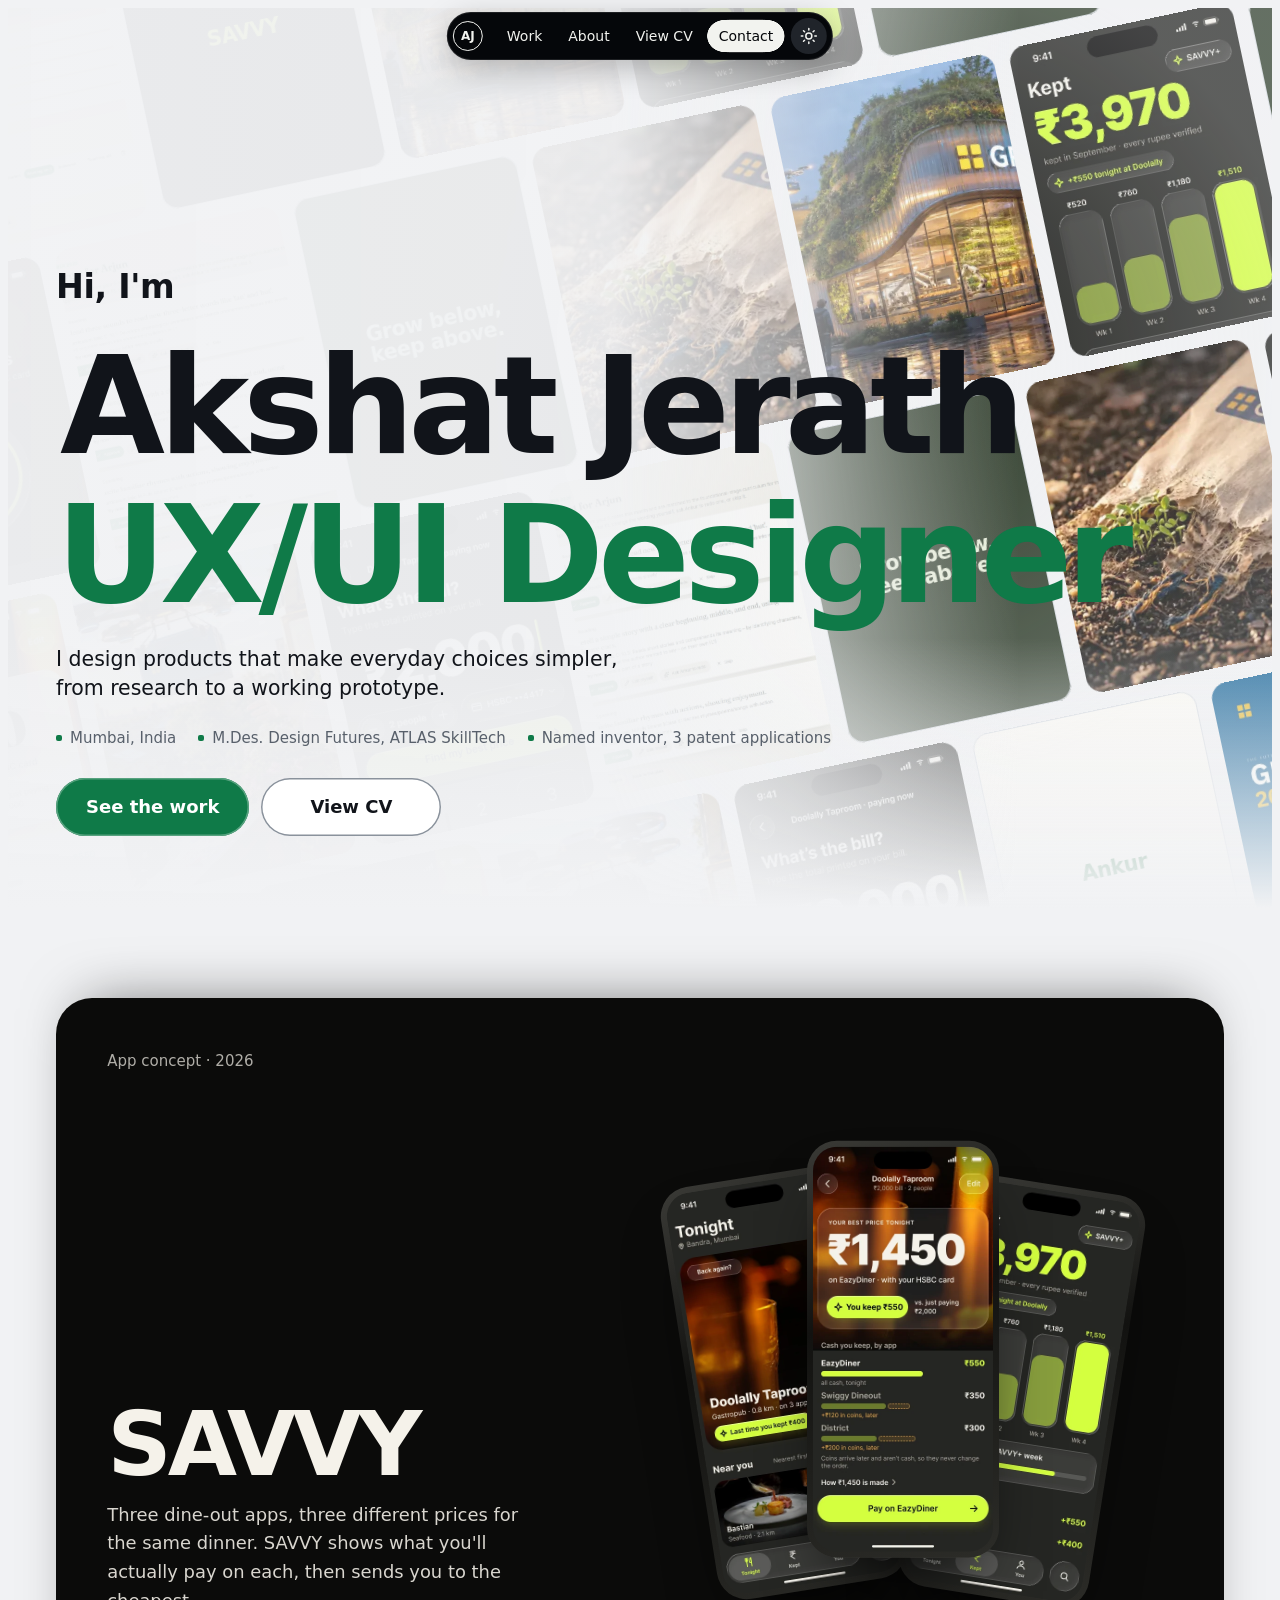
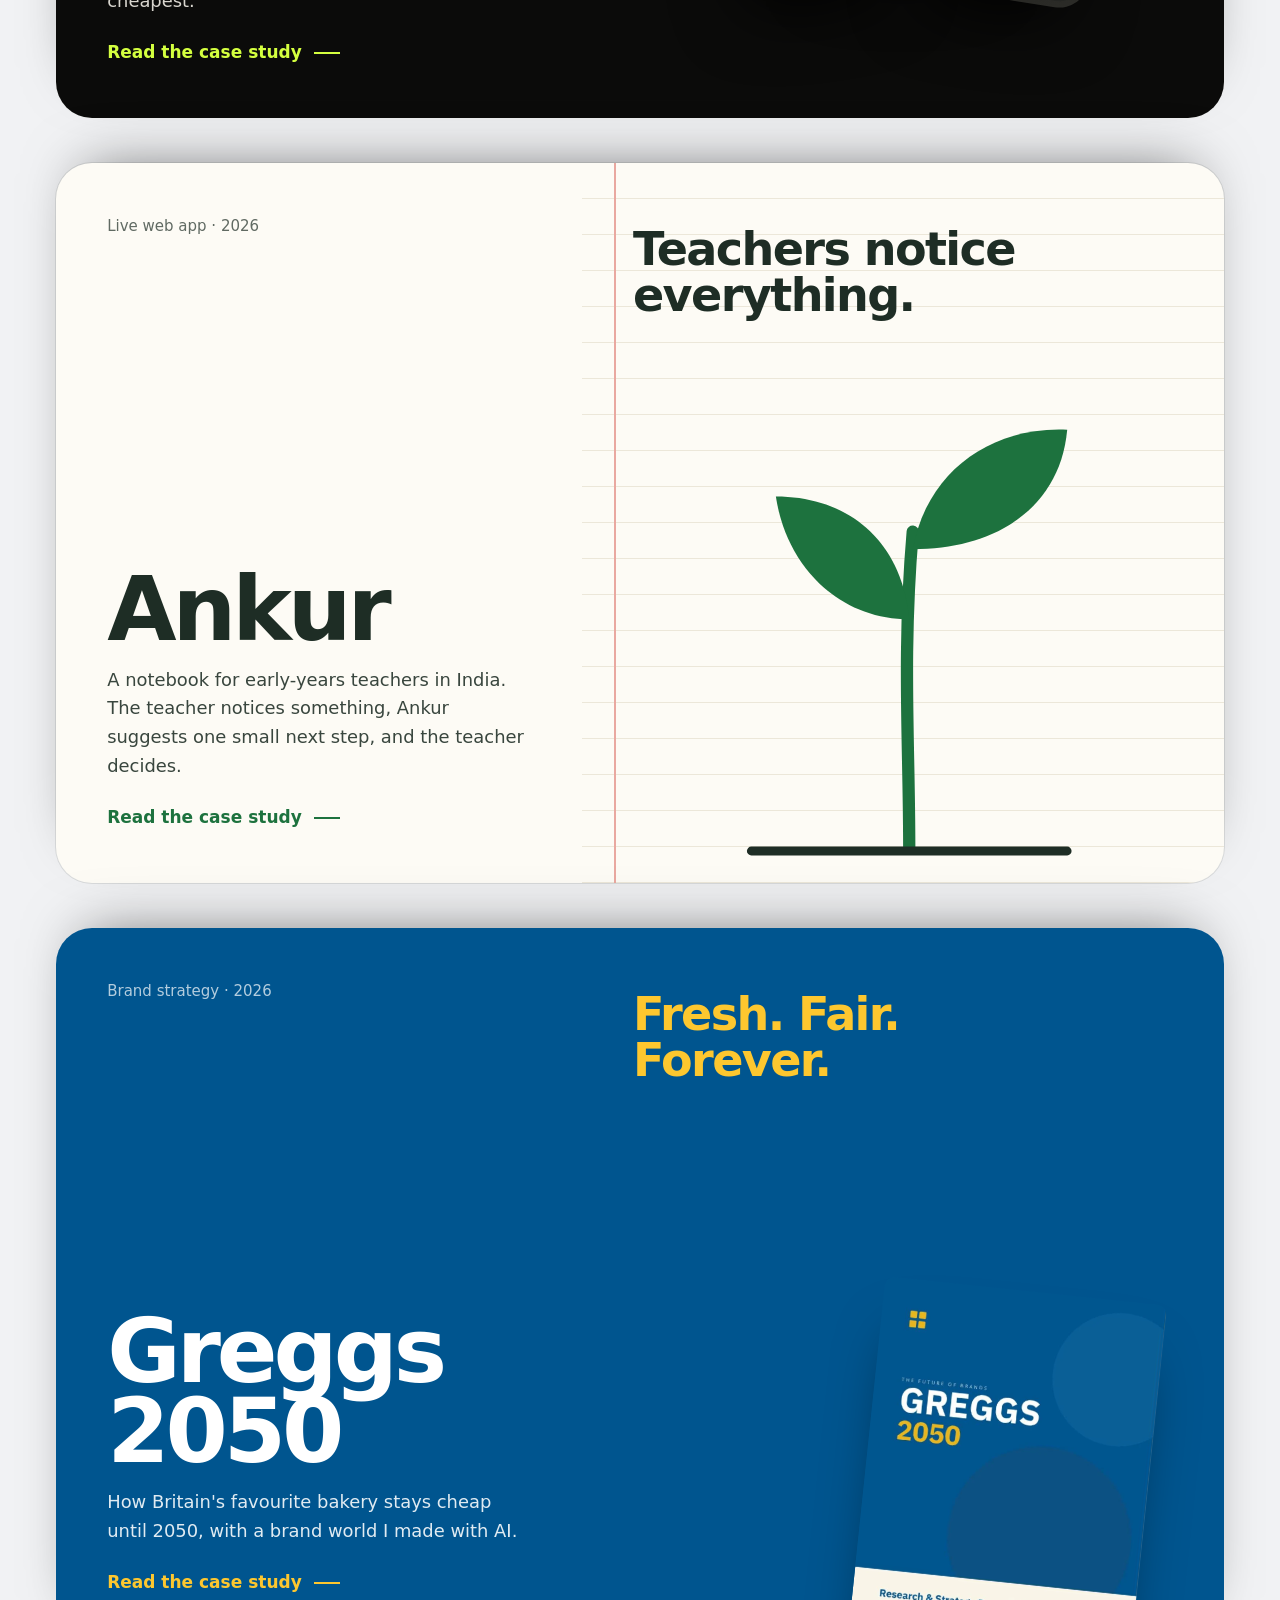
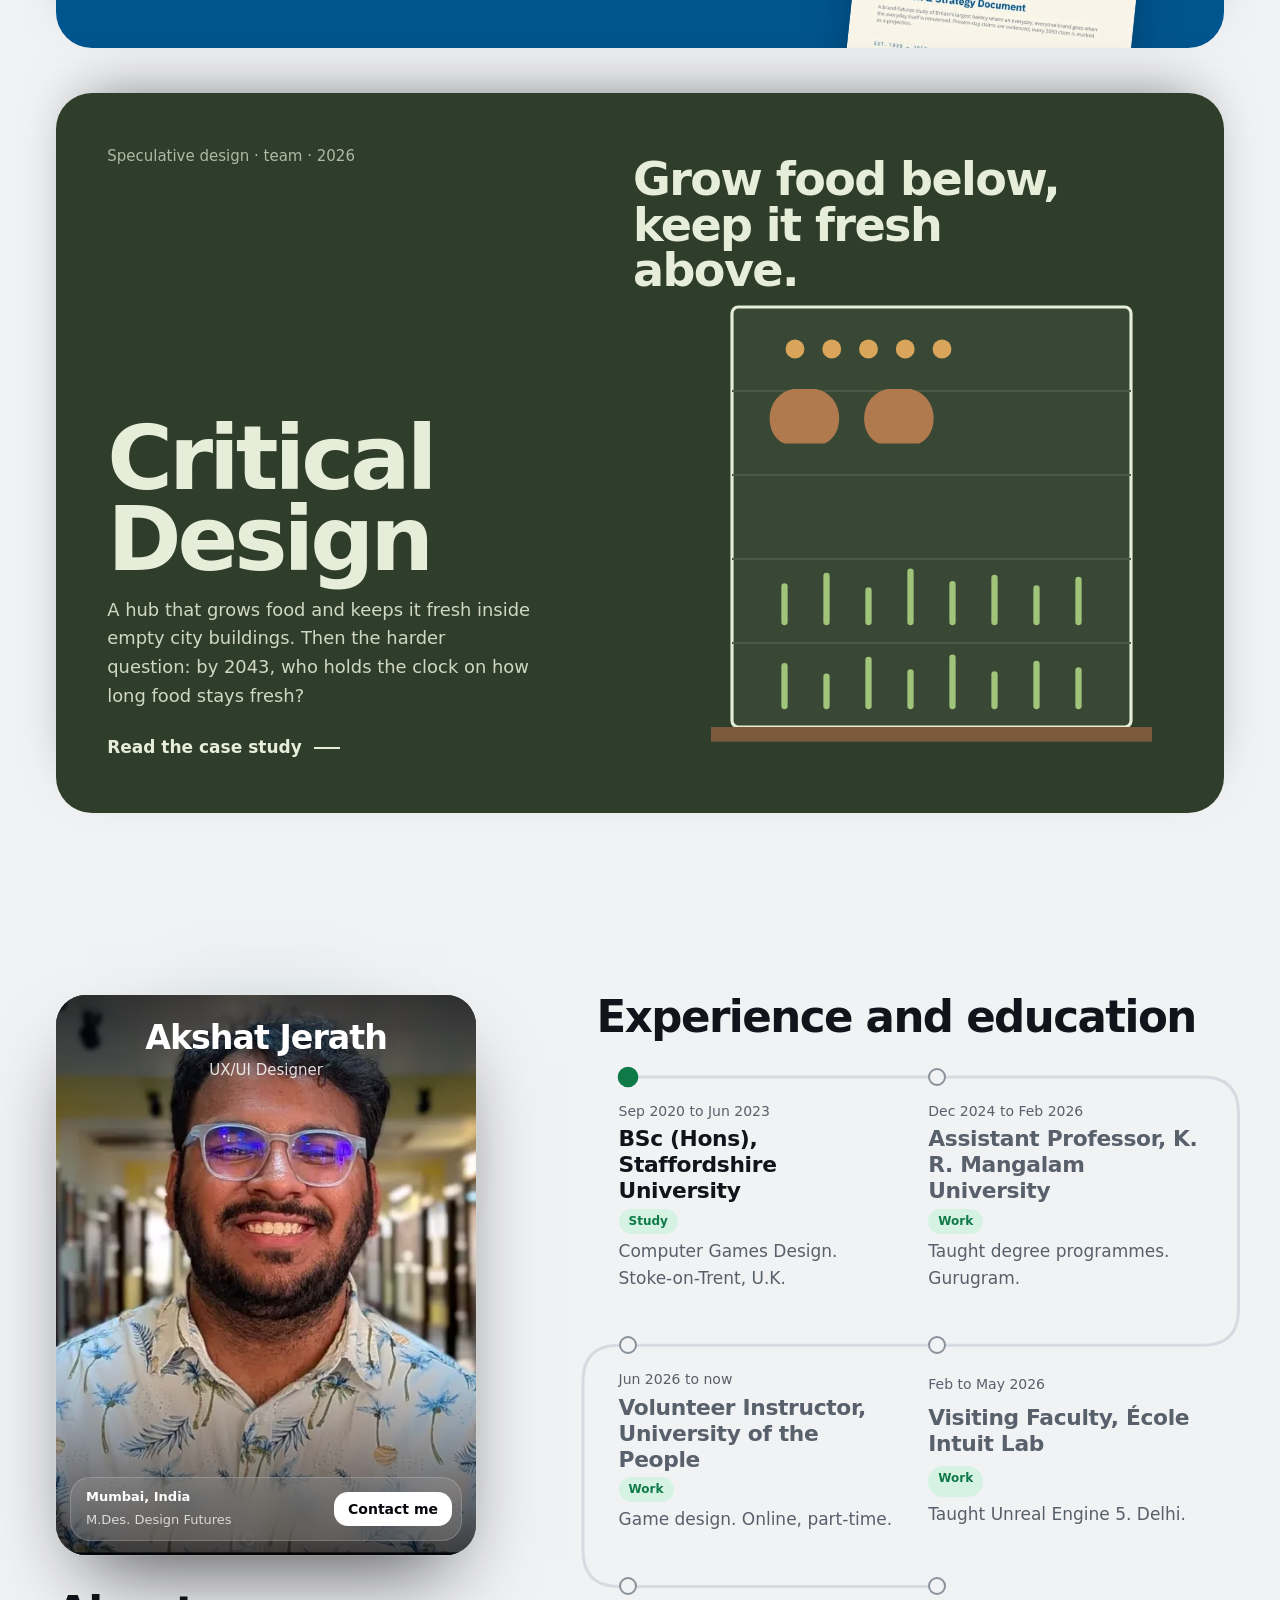
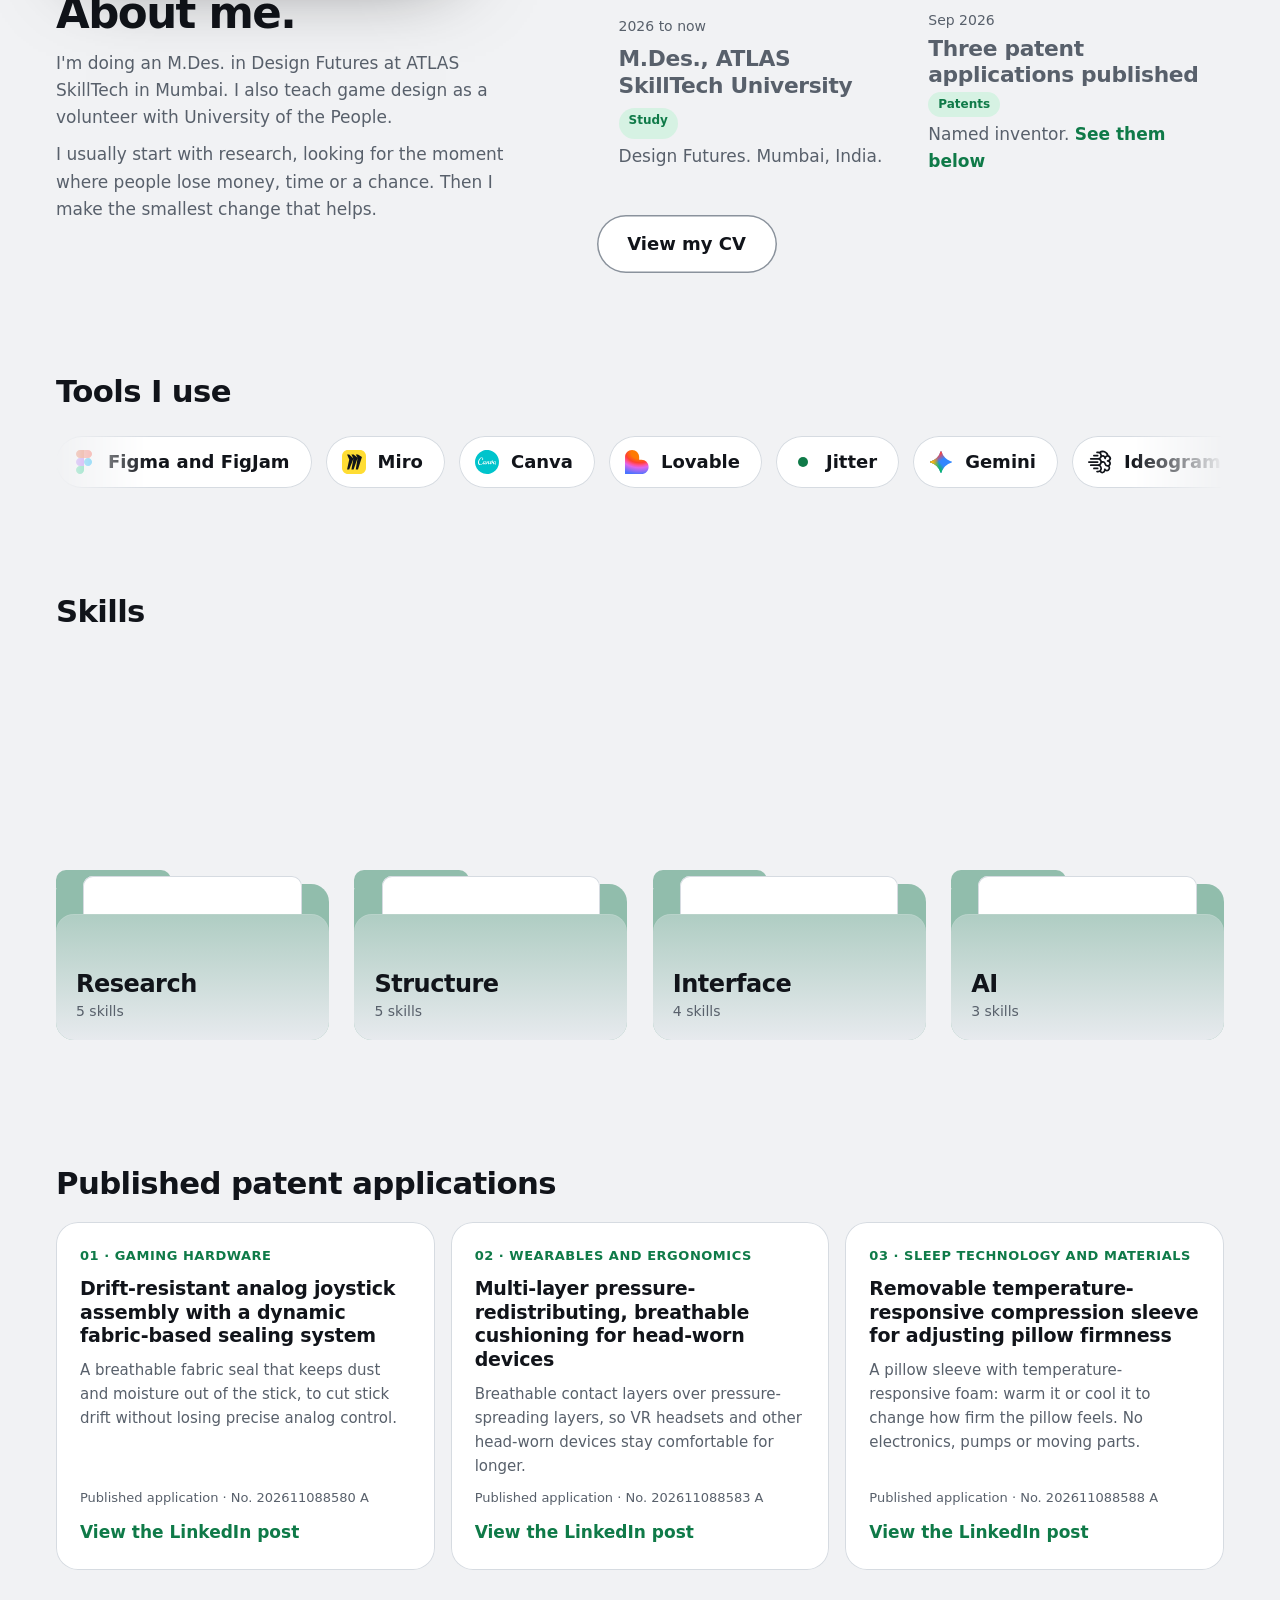
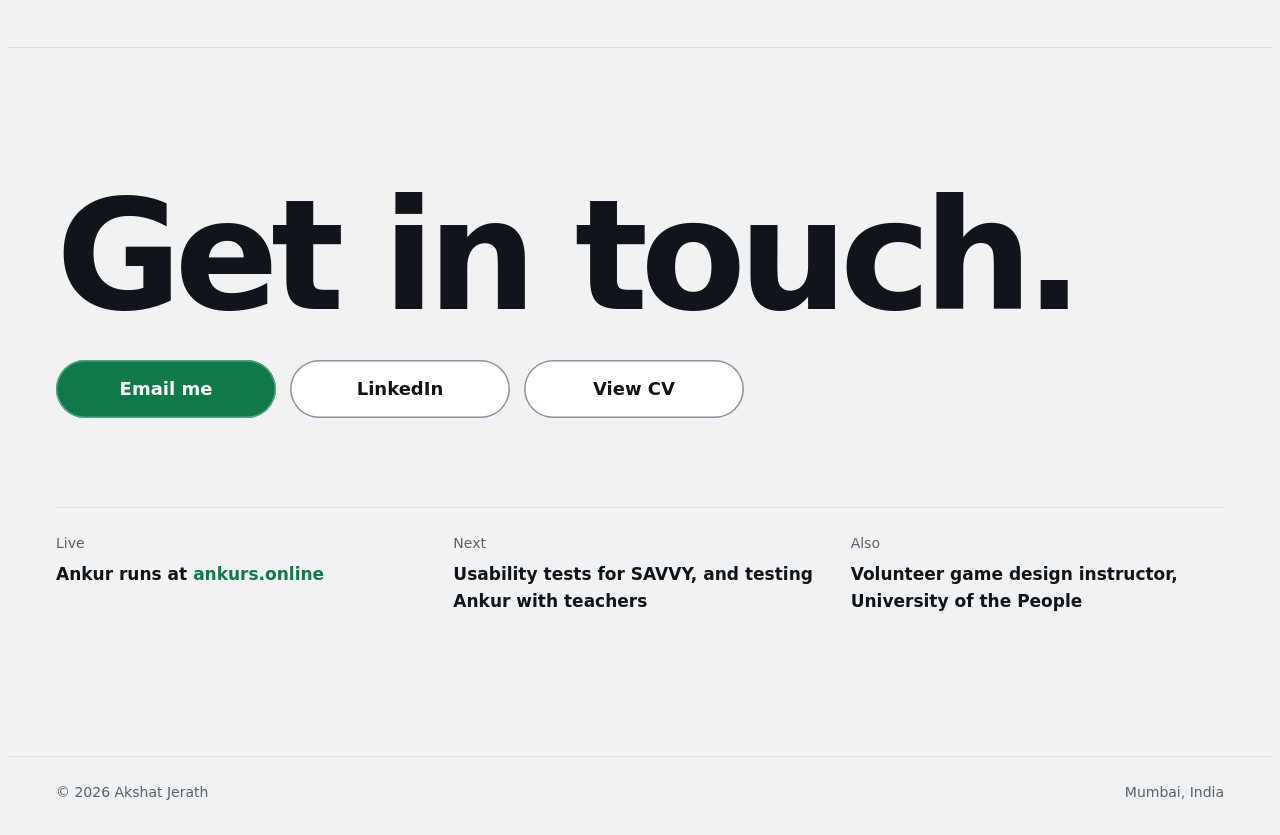
==== commit 05854ec3: "updarte 16" ====
--- a/index.html
+++ b/index.html
@@ -33,7 +33,7 @@
 
 <header class="island" id="island">
   <a class="who" href="#top" aria-label="Akshat Jerath, home"><span class="av" aria-hidden="true">AJ</span></a>
-  <nav aria-label="Main"><a href="#work">Work</a><a href="#about">About</a><a class="cv" href="#" target="_blank" rel="noopener" data-me="cv" hidden>CV</a><a href="#contact">Contact</a></nav>
+  <nav aria-label="Main"><a href="#work">Work</a><a href="#about">About</a><a class="cv" href="#" target="_blank" rel="noopener" data-me="cv" hidden>View CV</a><a href="#contact">Contact</a></nav>
   <button type="button" class="theme" id="themeBtn" aria-label="Switch to day mode"><svg viewBox="0 0 24 24" width="18" height="18" aria-hidden="true"><g class="sun" fill="none" stroke="currentColor" stroke-width="2" stroke-linecap="round"><circle cx="12" cy="12" r="4"/><path d="M12 2v2M12 20v2M4.9 4.9l1.4 1.4M17.7 17.7l1.4 1.4M2 12h2M20 12h2M4.9 19.1l1.4-1.4M17.7 6.3l1.4-1.4"/></g><path class="moon" fill="currentColor" d="M20.5 14.2A8.5 8.5 0 0 1 9.8 3.5a8.5 8.5 0 1 0 10.7 10.7z"/></svg></button>
 </header>
 
@@ -54,7 +54,7 @@
         <li>M.Des. Design Futures, ATLAS SkillTech</li>
         <li>Named inventor, 3 patent applications</li>
       </ul>
-      <div class="cta"><a class="star solid" href="#work"><span>See the work</span></a><a class="star" href="#" target="_blank" rel="noopener" data-me="cv" hidden><span>Download CV</span></a></div>
+      <div class="cta"><a class="star solid" href="#work"><span>See the work</span></a><a class="star" href="#" target="_blank" rel="noopener" data-me="cv" hidden><span>View CV</span></a></div>
     </div>
   </section>
 
@@ -109,7 +109,7 @@
           <li><span class="tl-when">2026 to now</span><b>M.Des., ATLAS SkillTech University</b><span class="tl-kind">Study</span><p>Design Futures. Mumbai, India.</p></li>
           <li><span class="tl-when">Sep 2026</span><b>Three patent applications published</b><span class="tl-kind">Patents</span><p>Named inventor. <a class="lnk" href="#patents">See them below</a></p></li>
         </ol>
-        <div class="tl-cv"><a class="star" href="#" target="_blank" rel="noopener" data-me="cv" hidden><span>Download my CV</span></a></div>
+        <div class="tl-cv"><a class="star" href="#" target="_blank" rel="noopener" data-me="cv" hidden><span>View my CV</span></a></div>
       </div>
     </div>
 
@@ -160,7 +160,7 @@
     <div class="ct-btns">
       <a class="star solid" href="#" data-me="email"><span>Email me</span></a>
       <a class="star" href="#" target="_blank" rel="noopener" data-me="linkedin"><span>LinkedIn</span></a>
-      <a class="star" href="#" target="_blank" rel="noopener" data-me="cv" hidden><span>Download CV</span></a>
+      <a class="star" href="#" target="_blank" rel="noopener" data-me="cv" hidden><span>View CV</span></a>
     </div>
     <div class="ct-facts">
       <div><span>Live</span><b>Ankur runs at <a class="lnk" href="https://ankurs.online" target="_blank" rel="noopener">ankurs.online</a></b></div>
--- a/base.css
+++ b/base.css
@@ -135,3 +135,6 @@
 ::view-transition-old(root){animation:vt-out 250ms ease both}
 ::view-transition-new(root){animation:vt-in 250ms ease both}
 @media (prefers-reduced-motion:reduce){@view-transition{navigation:none}::view-transition-old(root),::view-transition-new(root){animation:none}}
+
+/* day / night: colours ease, nothing else */
+@media (prefers-reduced-motion:no-preference){body,.island,section{transition:background-color .25s ease,color .25s ease}}
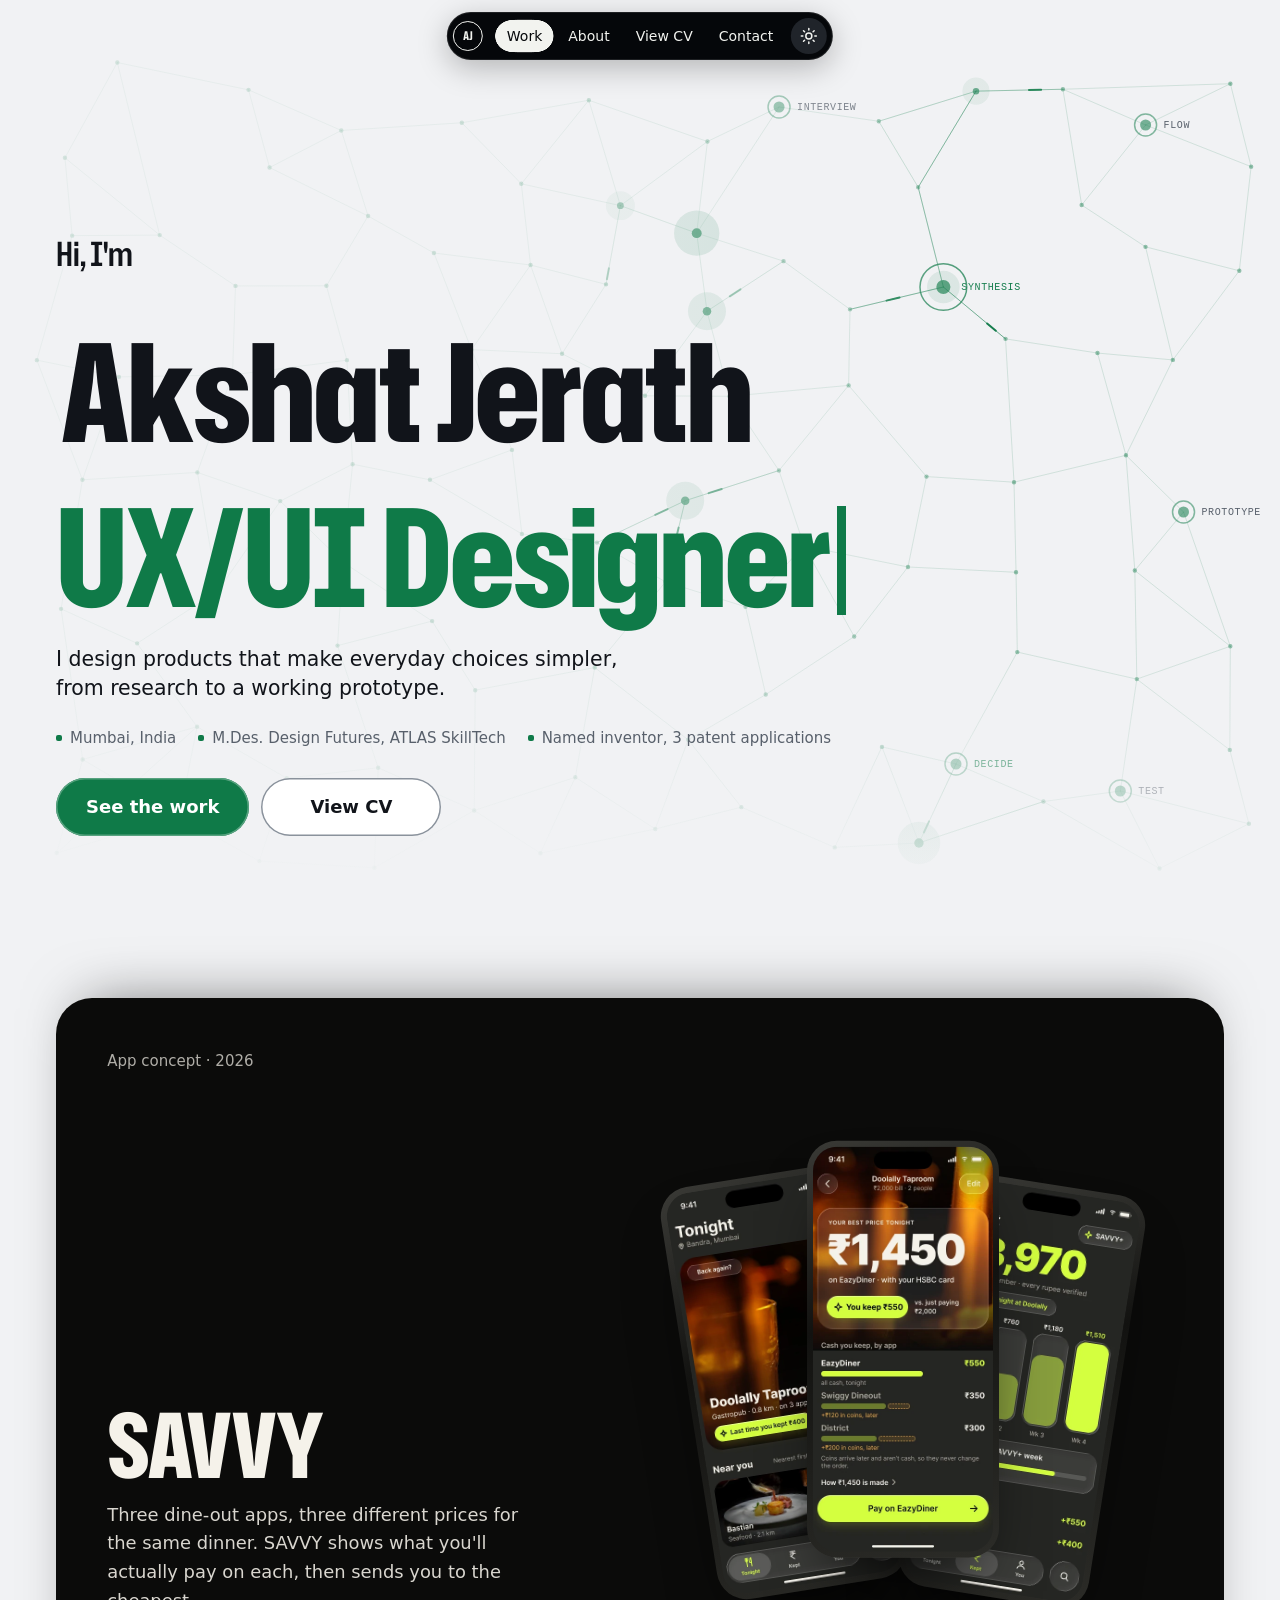
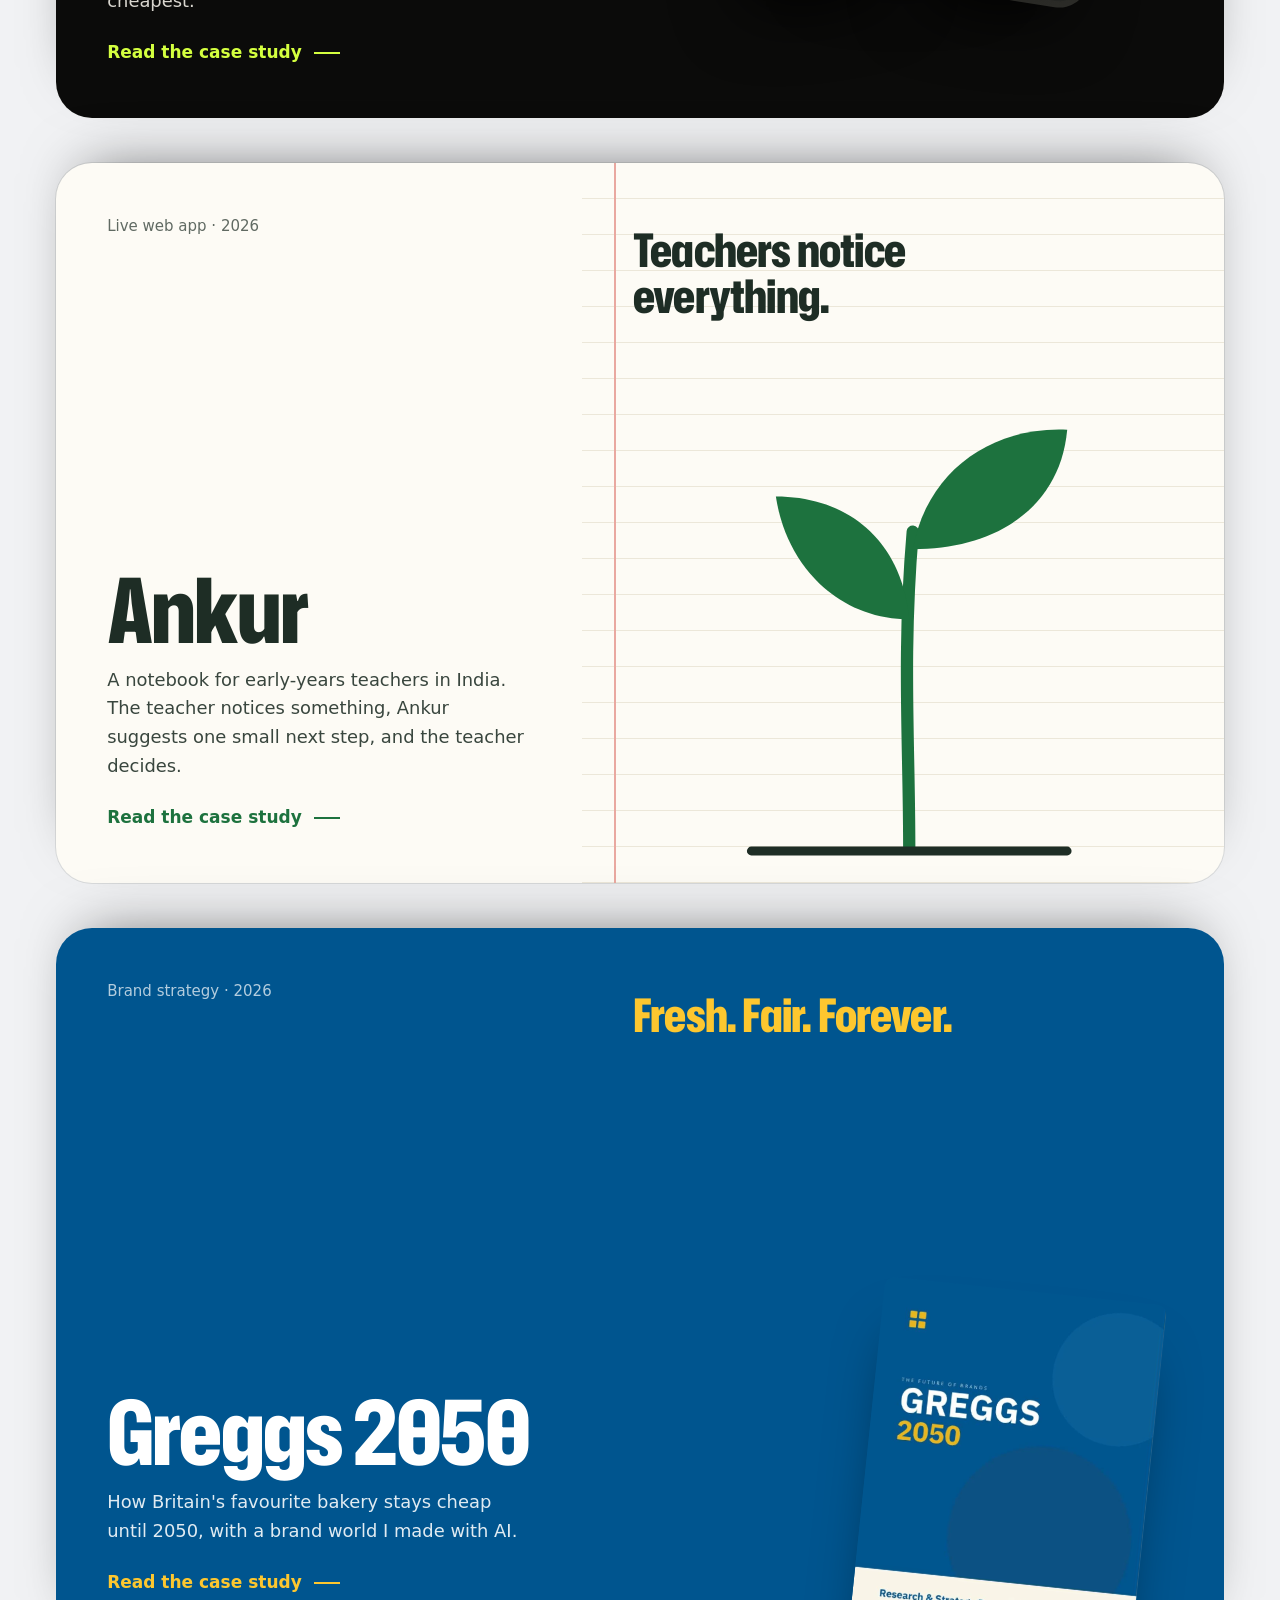
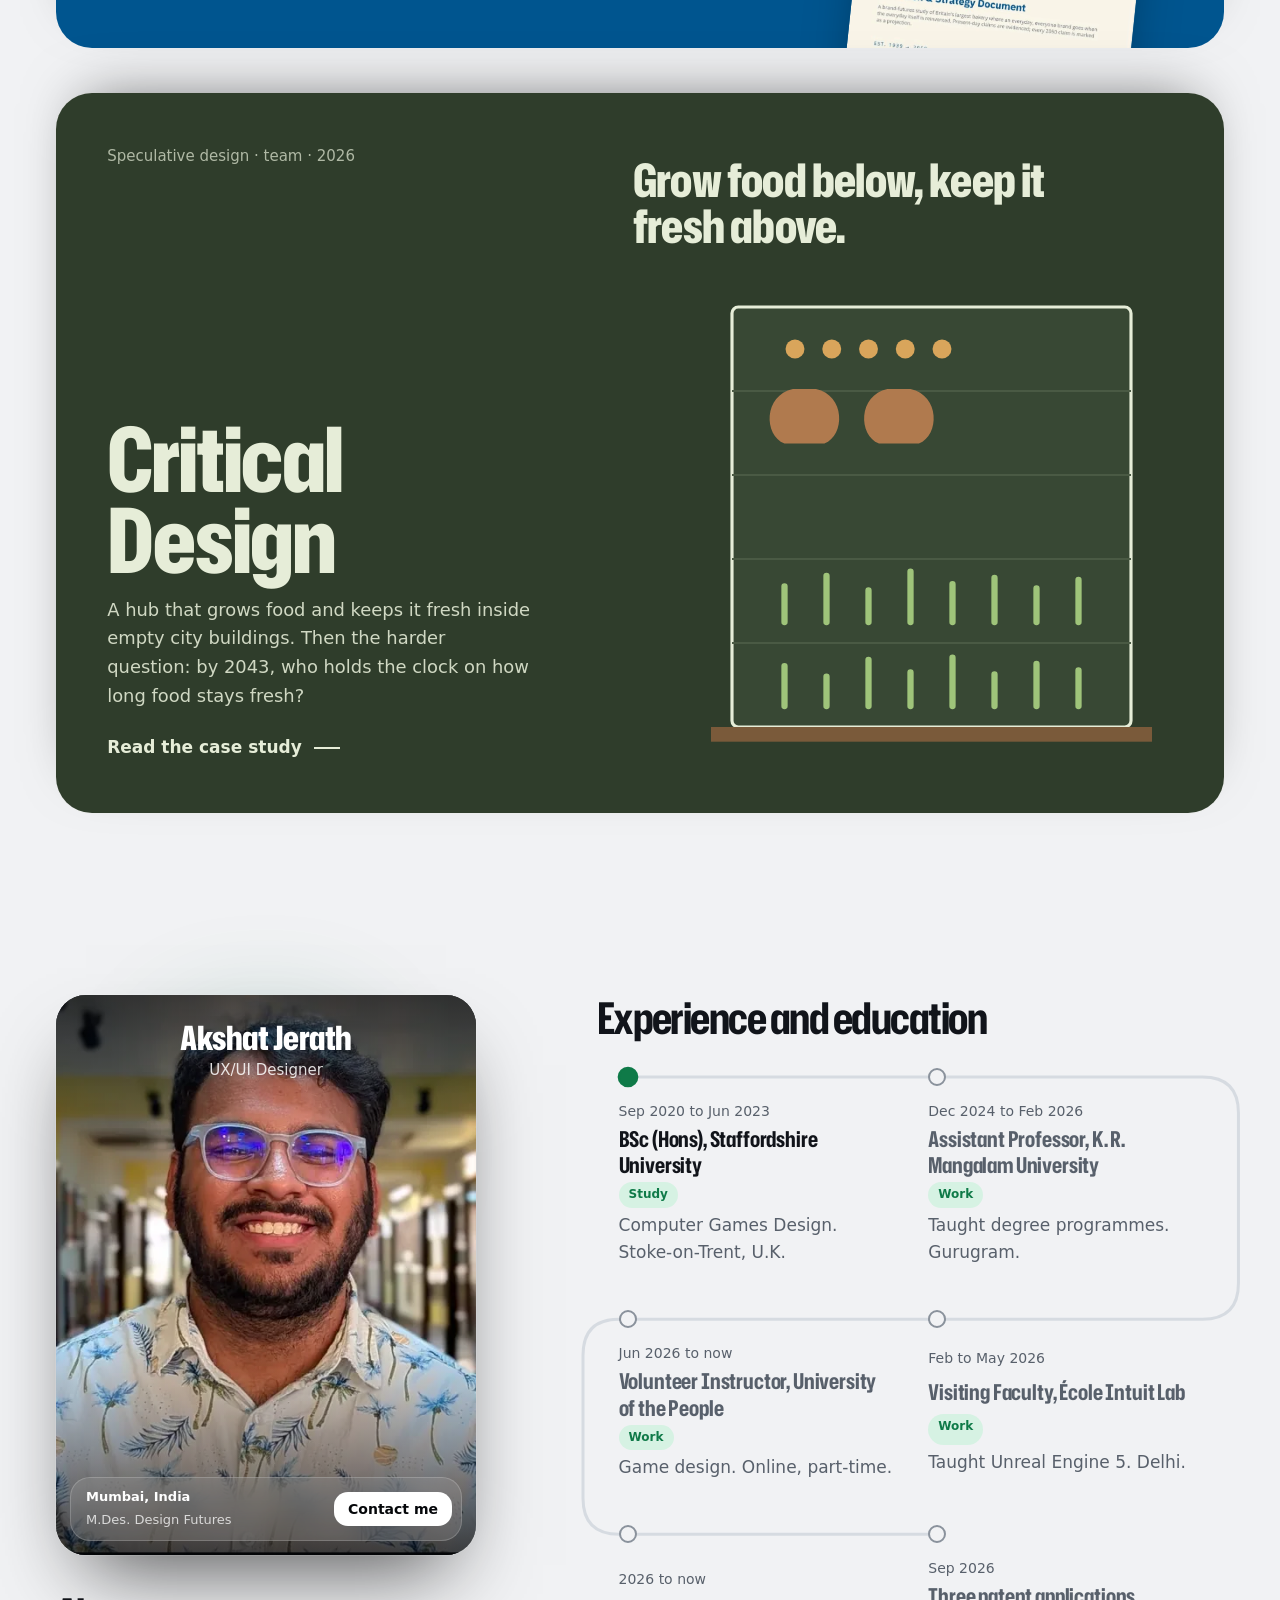
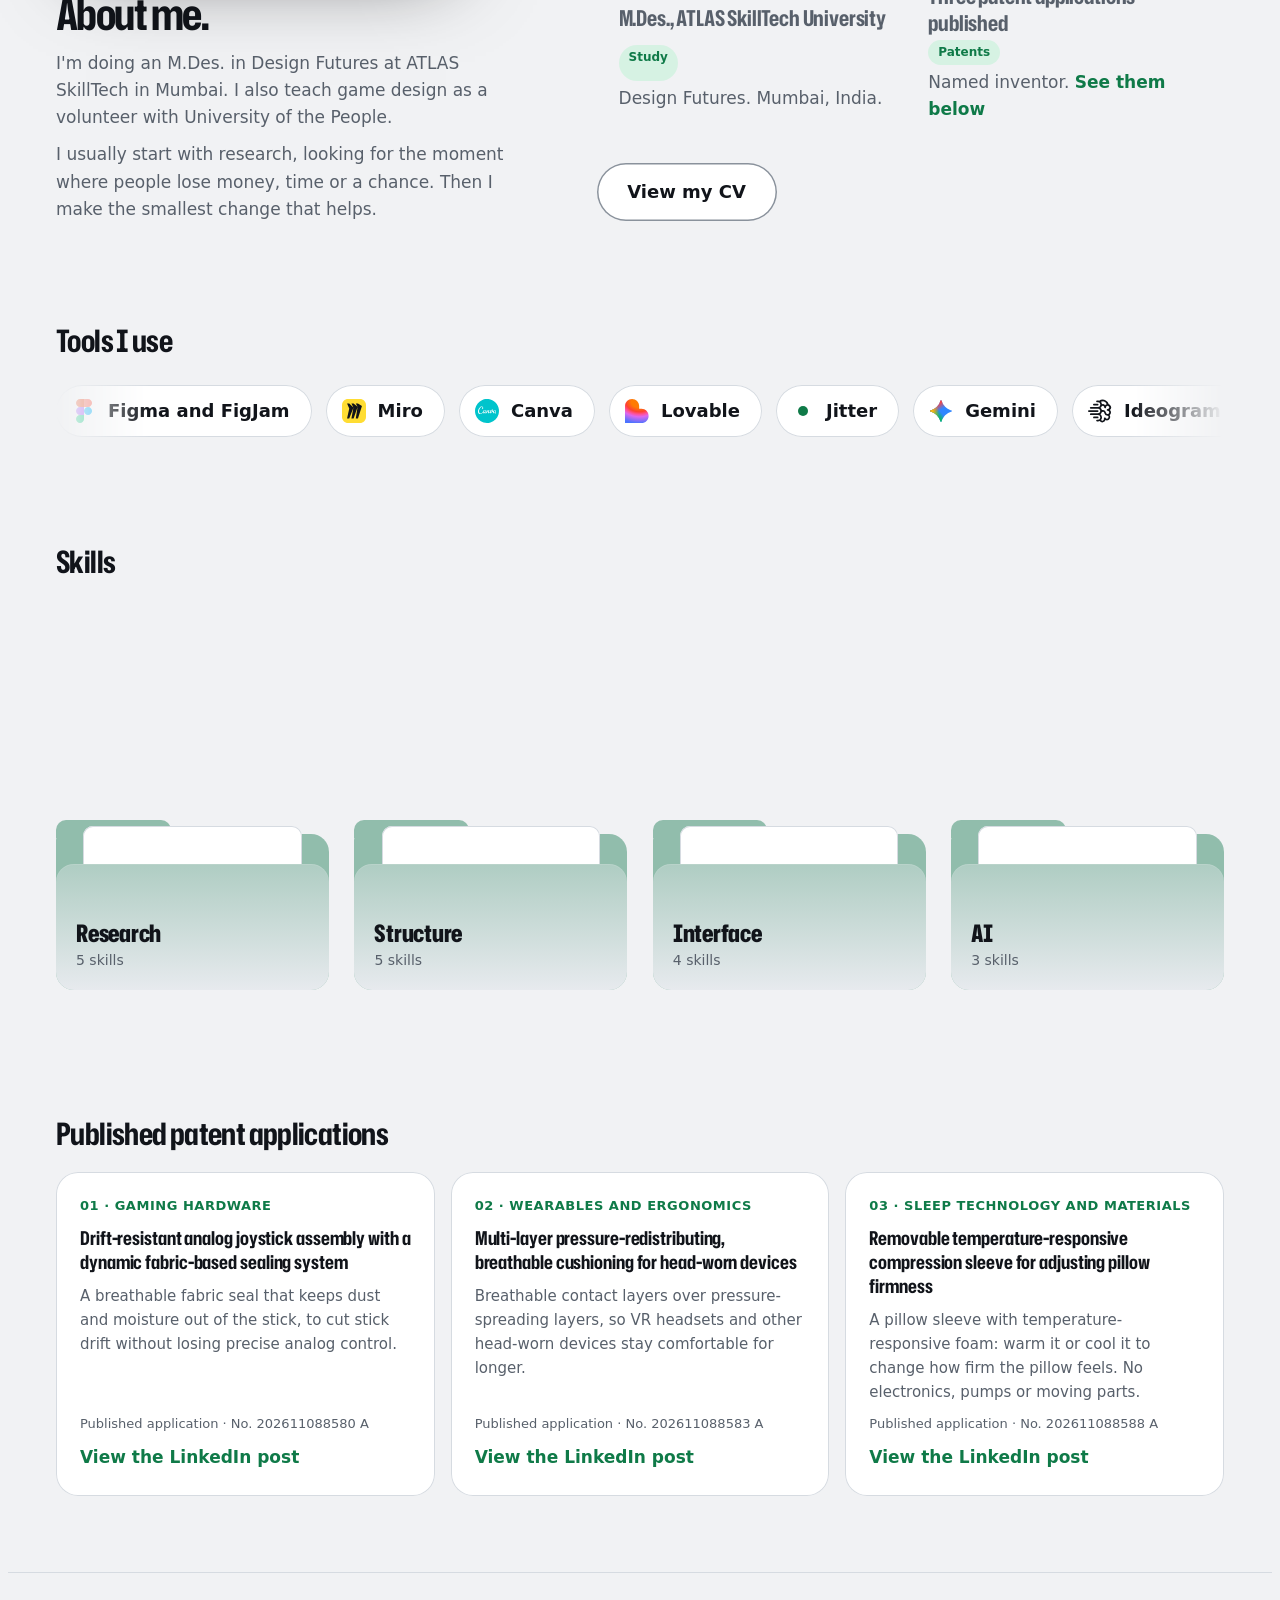
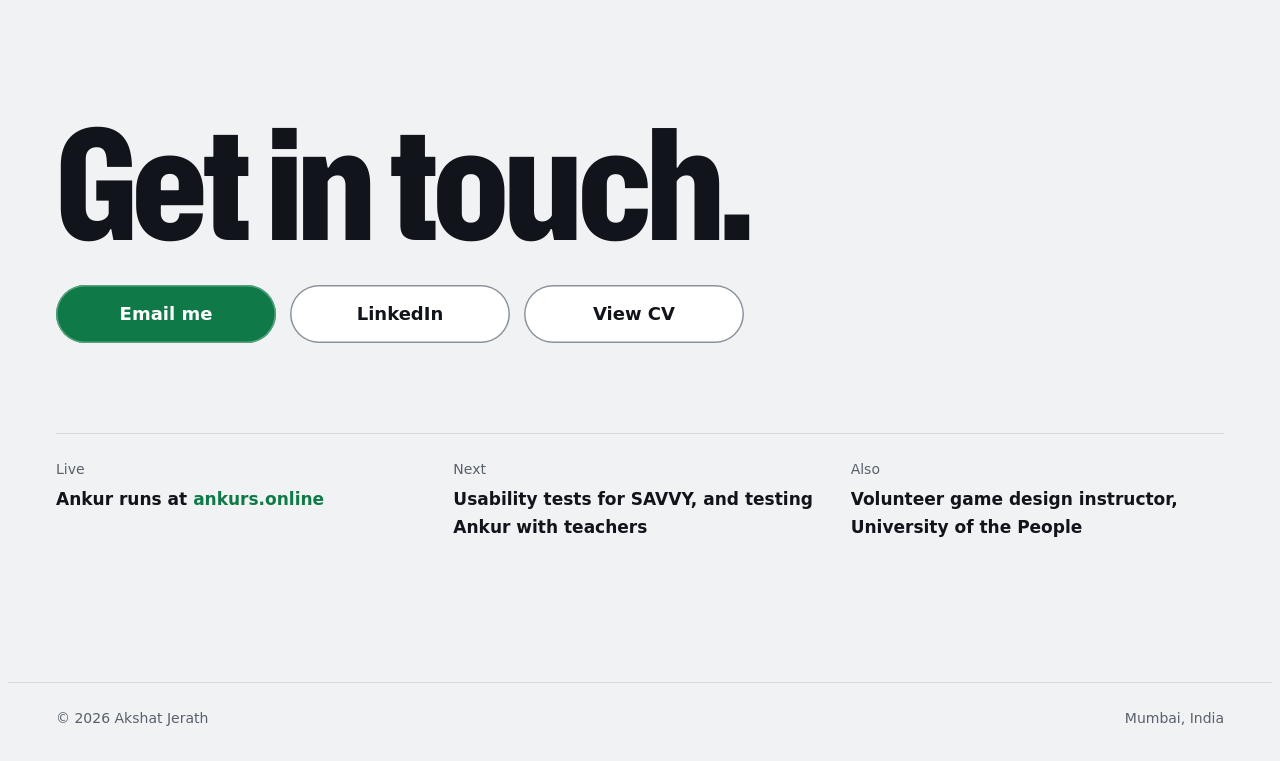
==== commit 4ab27174: "update 16" ====
--- a/index.html
+++ b/index.html
@@ -13,7 +13,8 @@
 <meta property="og:image" content="https://akshatjerath.github.io/UX-Website/img/og.jpg">
 <meta name="twitter:card" content="summary_large_image">
 <script>document.documentElement.classList.add("js");try{const t=localStorage.getItem("aj-theme");if(t)document.documentElement.dataset.theme=t}catch(e){}</script>
-<link rel="preload" href="assets/fonts/bricolage-grotesque-latin-standard-normal.woff2" as="font" type="font/woff2" crossorigin>
+<link rel="preload" href="assets/fonts/hubot-sans-latin-standard-normal.woff2" as="font" type="font/woff2" crossorigin>
+<link rel="preload" href="assets/fonts/schibsted-grotesk-latin-wght-normal.woff2" as="font" type="font/woff2" crossorigin>
 <link rel="stylesheet" href="base.css">
 <link rel="stylesheet" href="home.css">
 </head>
@@ -38,9 +39,9 @@
 </header>
 
 <main>
-  <!-- HERO: name and role, over a drifting wall of project screens (after React Bits' Grid Motion) -->
+  <!-- HERO: name and role, over the Agent mesh: my process as neurons handing a task back and forth -->
   <section class="hero" id="top">
-    <div class="gm" data-grid-motion aria-hidden="true"></div>
+    <canvas class="mesh" data-agent-mesh aria-hidden="true"></canvas>
     <div class="hero-in wrap">
       <h1 class="hero-h">
         <span class="hi">Hi, I'm</span>
--- a/base.css
+++ b/base.css
@@ -1,22 +1,27 @@
 /* Shared base for every page: tokens, type, island nav, phone menu, footer, image viewer.
    The home page adds home.css; the case studies add case.css. */
 [data-draft]{display:none} .draft [data-draft]{display:revert} /* hidden by default so removing draft notes on the live site causes no layout shift */
-/* One typeface for the whole site: Bricolage Grotesque (OFL, self-hosted from Fontsource). Its optical-size axis makes it work for headings and body text alike. */
-@font-face{font-family:"Bricolage Grotesque";src:url(assets/fonts/bricolage-grotesque-latin-standard-normal.woff2) format("woff2");font-weight:200 800;font-stretch:75% 100%;font-display:swap}
-@font-face{font-family:"Bricolage Grotesque";src:url(assets/fonts/bricolage-grotesque-latin-ext-standard-normal.woff2) format("woff2");font-weight:200 800;font-stretch:75% 100%;font-display:swap;unicode-range:U+20A0-20C0} /* the rupee sign */
-/* Arial sized to match Bricolage while the webfont loads, so text does not reflow when it swaps in (cuts layout shift).
-   Numbers measured from the font files: body widths at 400, heading widths at 700. */
-@font-face{font-family:"Bricolage Fallback";src:local("Arial"),local("ArialMT");font-weight:100 599;size-adjust:106%;ascent-override:87.7%;descent-override:25.5%;line-gap-override:0%}
-@font-face{font-family:"Bricolage Fallback";src:local("Arial Bold"),local("Arial-BoldMT");font-weight:600 900;size-adjust:91.8%;ascent-override:101.3%;descent-override:29.4%;line-gap-override:0%}
+/* Three faces, all OFL and self-hosted from Fontsource. Hubot Sans (GitHub) for display, pinned at 78% width (a condensed cut, made with fontTools) so big headlines fit.
+   Schibsted Grotesk, a newspaper grotesk, for text. Martian Mono sets the small labels. */
+@font-face{font-family:"Hubot Sans";src:url(assets/fonts/hubot-sans-latin-standard-normal.woff2) format("woff2");font-weight:200 900;font-display:swap}
+@font-face{font-family:"Hubot Sans";src:url(assets/fonts/hubot-sans-latin-ext-standard-normal.woff2) format("woff2");font-weight:200 900;font-display:swap;unicode-range:U+20A0-20C0} /* the rupee sign */
+@font-face{font-family:"Schibsted Grotesk";src:url(assets/fonts/schibsted-grotesk-latin-wght-normal.woff2) format("woff2");font-weight:400 900;font-display:swap}
+@font-face{font-family:"Schibsted Grotesk";src:url(assets/fonts/schibsted-grotesk-latin-ext-wght-normal.woff2) format("woff2");font-weight:400 900;font-display:swap;unicode-range:U+20A0-20C0}
+@font-face{font-family:"Martian Mono";src:url(assets/fonts/martian-mono-latin-standard-normal.woff2) format("woff2");font-weight:100 800;font-stretch:75% 112.5%;font-display:swap}
+/* Arial sized to match each face while the webfonts load, so text does not reflow when they swap in (cuts layout shift).
+   Numbers measured from the font files against Arial's metrics: Schibsted at 400 and 700, the condensed Hubot at 800. */
+@font-face{font-family:"Schibsted Fallback";src:local("Arial"),local("ArialMT");font-weight:100 599;size-adjust:104.6%;ascent-override:93.3%;descent-override:24.6%;line-gap-override:0%}
+@font-face{font-family:"Schibsted Fallback";src:local("Arial Bold"),local("Arial-BoldMT");font-weight:600 900;size-adjust:102.6%;ascent-override:95.2%;descent-override:25.1%;line-gap-override:0%}
+@font-face{font-family:"Hubot Fallback";src:local("Arial Bold"),local("Arial-BoldMT");font-weight:100 900;size-adjust:81.6%;ascent-override:133.5%;descent-override:39.2%;line-gap-override:0%}
 :root{
   --bg:#0C0E11; --surface:#14171C; --panel:#1A1E24; --ink:#EEF1F5; --muted:#9AA3AE; --line:#4A525D; --hair:#262B32;
   --accent:#25CA7F; --accent-ink:#04140B; --accent-soft:#0F2A1D; --hero-ink:#F2F3EF;
   --band:#EEF1F5; --band-ink:#0C0E11;
   --draft:#F2B451; --draft-soft:#2E2412; --bad:#FF7A6E; --rule:rgba(238,241,245,.07); --dec:#F2C94C; --dec-soft:#2B2511;
   --savvy-bg:#131411; --ankur-bg:#E3E0F6; --greggs-bg:#00558F; --greggs-hi:#FDC72F; --cd-bg:#2F3D2B; --cd-hi:#E6EDD8;
-  --display:"Bricolage Grotesque","Bricolage Fallback","Arial Narrow",system-ui,sans-serif;
-  --body:var(--display);
-  --mono:var(--display); /* labels use the same family, with tabular figures */
+  --display:"Hubot Sans","Hubot Fallback",system-ui,sans-serif;
+  --body:"Schibsted Grotesk","Schibsted Fallback",system-ui,sans-serif;
+  --mono:"Martian Mono",ui-monospace,Menlo,Consolas,monospace;
   --ease:cubic-bezier(.65,.05,.25,1); --ease-out:cubic-bezier(.22,1,.36,1);
   --maxw:1280px; --gut:clamp(16px,4vw,48px); --r:22px;
   color-scheme:dark;
@@ -44,7 +49,7 @@
 .skip{position:absolute;left:-999px;top:8px;z-index:99;background:var(--ink);color:var(--bg);padding:8px 12px;border-radius:8px}
 .skip:focus{left:16px}
 .sr{position:absolute;width:1px;height:1px;overflow:hidden;clip:rect(0 0 0 0);white-space:nowrap}
-h1,h2,h3{font-family:var(--display);font-weight:700;line-height:1.04;letter-spacing:-.02em;text-wrap:balance;margin:0}
+h1,h2,h3{font-family:var(--display);font-weight:700;line-height:1.04;letter-spacing:-0.01em;text-wrap:balance;margin:0}
 p{margin:0}
 .btn{display:inline-flex;align-items:center;gap:8px;padding:12px 18px;border-radius:999px;background:var(--accent);color:var(--accent-ink);text-decoration:none;font-weight:600;border:1px solid var(--accent);cursor:pointer;transition:transform .2s var(--ease-out)}
 
@@ -94,7 +99,7 @@
 @media (prefers-reduced-motion:reduce){.goo i{transition:none}.goo i.d{display:none}}
 
 /* ===== staggered menu (nav.js): phones only ===== */
-.island,.smenu{--display:"Bricolage Grotesque","Arial Narrow",system-ui,sans-serif} /* same on every page, whatever a case study's own font */
+.island,.smenu{--display:"Hubot Sans","Hubot Fallback",system-ui,sans-serif} /* same on every page, whatever a case study's own font */
 .sm-tog{display:none;align-items:center;gap:10px;height:36px;padding:0 14px 0 16px;border:1px solid #F2F3EF;border-radius:999px;background:transparent;color:#F2F3EF;font:600 14px/1 var(--body);cursor:pointer}
 .sm-tw{display:block;height:1em;overflow:hidden}.sm-tw span{display:block;line-height:1;transition:transform .45s var(--ease)}
 .sm-on .sm-tw span{transform:translateY(-100%)}
@@ -114,7 +119,7 @@
 .smenu.open .sm-layer{transform:none}
 .sm-panel{display:flex;flex-direction:column;justify-content:space-between;padding:96px 28px 32px;background:var(--bg);color:var(--ink);overflow-y:auto}
 .sm-panel ol{list-style:none;margin:0;padding:0;display:grid;gap:6px}
-.sm-it a{display:block;overflow:hidden;text-decoration:none;font:800 clamp(34px,10vw,48px)/1.08 var(--display);letter-spacing:-.03em}
+.sm-it a{display:block;overflow:hidden;text-decoration:none;font:800 clamp(34px,10vw,48px)/1.08 var(--display);letter-spacing:-0.015em}
 .sm-it span{display:flex;align-items:baseline;gap:12px;transform:translateY(110%) rotate(5deg);transform-origin:left bottom;transition:transform .6s var(--ease-out),color .2s}
 .sm-it small{font:500 12px/1 var(--mono);color:var(--accent);min-width:20px}
 .smenu.open .sm-it span{transform:none;transition-delay:calc(.3s + var(--i) * 60ms)}
--- a/home.css
+++ b/home.css
@@ -7,11 +7,11 @@
 .hero{min-height:100svh;display:flex;align-items:flex-end;overflow:hidden;isolation:isolate}
 .hero-in{position:relative;z-index:2;width:100%;padding-top:120px;padding-bottom:clamp(40px,8vh,88px)}
 .hero::after{content:"";position:absolute;inset:0;z-index:1;pointer-events:none;
-  background:linear-gradient(90deg,color-mix(in srgb,var(--bg) 96%,transparent) 0%,color-mix(in srgb,var(--bg) 94%,transparent) 48%,color-mix(in srgb,var(--bg) 60%,transparent) 62%,transparent 80%),linear-gradient(0deg,var(--bg) 0%,transparent 30%)}
+  background:linear-gradient(90deg,color-mix(in srgb,var(--bg) 70%,transparent) 0%,color-mix(in srgb,var(--bg) 62%,transparent) 40%,color-mix(in srgb,var(--bg) 30%,transparent) 62%,transparent 80%),linear-gradient(0deg,var(--bg) 0%,transparent 30%)}
 @media (max-width:1100px){.hero::after{background:linear-gradient(90deg,color-mix(in srgb,var(--bg) 96%,transparent) 0%,color-mix(in srgb,var(--bg) 94%,transparent) 72%,color-mix(in srgb,var(--bg) 70%,transparent) 88%,transparent 100%),linear-gradient(0deg,var(--bg) 0%,transparent 30%)}}
 .hero-h{display:block;font-weight:inherit}
-.hi{display:block;font:600 clamp(22px,2.6vw,44px)/1.1 var(--display);color:var(--hero-ink);letter-spacing:-.01em}
-.role{display:block;font:800 clamp(46px,10.6vw,212px)/.92 var(--display);letter-spacing:-.045em;color:var(--accent)}
+.hi{display:block;font:600 clamp(22px,2.6vw,44px)/1.1 var(--display);color:var(--hero-ink);letter-spacing:-0.005em}
+.role{display:block;font:800 clamp(46px,10.6vw,212px)/.92 var(--display);letter-spacing:-0.0225em;color:var(--accent)}
 .tt{display:block;width:100%;height:auto;overflow:visible;margin:.08em 0 .02em}
 .tt text{font-family:var(--display);font-weight:800;fill:var(--hero-ink);stroke:none}
 .tt .sel rect.box{fill:none;stroke:var(--accent);stroke-width:1.5}
@@ -20,24 +20,15 @@
 .tt .sel{transition:opacity .25s}
 .lede{margin-top:clamp(20px,3vh,32px);max-width:46ch;font-size:clamp(19px,1.6vw,26px);line-height:1.45}
 @keyframes blink{50%{opacity:0}}
+.caret{display:inline-block;width:.06em;height:.8em;margin-left:.06em;vertical-align:-.06em;background:var(--accent);animation:blink 1s steps(1) infinite}
+@media (prefers-reduced-motion:reduce){.caret{animation:none}}
 .facts{list-style:none;margin:22px 0 0;padding:0;display:flex;flex-wrap:wrap;gap:8px 22px;font-size:15px;color:var(--muted)}
 .facts li{display:flex;align-items:center;gap:8px}
 .facts li::before{content:"";width:6px;height:6px;border-radius:2px;background:var(--accent)}
 .cta{display:flex;flex-wrap:wrap;gap:12px;margin-top:28px}
 
-/* Grid Motion background: tilted rows of project screens drifting sideways */
-.gm{position:absolute;inset:0;z-index:0;overflow:hidden;--px:70%;--py:40%}
-.gm::after{content:"";position:absolute;inset:0;pointer-events:none;background:radial-gradient(circle 420px at var(--px) var(--py),transparent 0,color-mix(in srgb,var(--bg) 28%,transparent) 100%)}
-.gm-plane{position:absolute;left:50%;top:50%;opacity:0;transition:opacity 1.2s var(--ease-out)}
-.gm.on .gm-plane{opacity:1}
-.gm-row{position:absolute;left:0;display:flex;gap:var(--gap);will-change:transform}
-.gm-t{flex:none;width:var(--tw);height:var(--th);border-radius:16px;overflow:hidden;background:var(--panel);box-shadow:inset 0 0 0 1px var(--hair);display:grid;place-items:center;text-align:center;padding:0}
-.gm-t img{width:100%;height:100%;object-fit:cover;object-position:top}
-.gm-t.w{padding:18px;font:800 clamp(18px,1.6vw,26px)/1.05 var(--display);letter-spacing:-.02em}
-.gm-t.ank{background:#FDFBF5;color:#1D723E}
-.gm-t.grg{background:#00558F;color:#FDC72F}
-.gm-t.cd{background:#2F3D2B;color:#E6EDD8}
-.gm-t.sv{background:#0B0B0A;color:#D4FF3F}
+/* Agent mesh background: a canvas drawn by home.js */
+.mesh{position:absolute;inset:0;width:100%;height:100%;display:block;z-index:0}
 
 /* ---------- work: panels that stack as you scroll; the one underneath shrinks back ---------- */
 .work{padding:clamp(48px,7vw,96px) var(--gut) 0;max-width:var(--maxw);margin-inline:auto}
@@ -48,13 +39,13 @@
 .pj-in:hover{box-shadow:0 -20px 60px -30px rgba(0,0,0,.6),0 0 0 2px var(--acc)}
 .pj-text{display:flex;flex-direction:column;justify-content:flex-end;gap:16px;position:relative;padding:clamp(24px,4vw,64px)}
 .pj-meta{position:absolute;top:clamp(24px,4vw,64px);left:clamp(24px,4vw,64px);font-size:15px;opacity:.7}
-.pj h3{font:800 clamp(48px,7vw,120px)/.9 var(--display);letter-spacing:-.045em}
+.pj h3{font:800 clamp(48px,7vw,120px)/.9 var(--display);letter-spacing:-0.0225em}
 .pj-text p:not(.pj-meta){max-width:40ch;font-size:clamp(17px,1.4vw,20px);color:color-mix(in srgb,var(--ink2) 88%,var(--bgc))}
 .pj-go{display:inline-flex;align-items:center;gap:12px;margin-top:8px;font-weight:700;color:var(--acc)}
 .pj-go::after{content:"";width:26px;height:2px;background:currentColor;transition:width .35s var(--ease-out)}
 .pj-in:hover .pj-go::after{width:56px}
 .pj-vis{position:relative;overflow:hidden}
-.pj-word{position:absolute;z-index:2;left:8%;top:9%;max-width:70%;font:800 clamp(30px,3.6vw,64px)/.98 var(--display);letter-spacing:-.035em}
+.pj-word{position:absolute;z-index:2;left:8%;top:9%;max-width:70%;font:800 clamp(30px,3.6vw,64px)/.98 var(--display);letter-spacing:-0.0175em}
 /* SAVVY: three night screens fanned out */
 .pj-savvy .pj-vis{display:flex;align-items:center;justify-content:center}
 .pj-savvy .ph{position:absolute;width:clamp(150px,15vw,250px);aspect-ratio:402/874;border-radius:30px;padding:6px;background:linear-gradient(160deg,#3A3A36,#121210 40%,#2C2C28);box-shadow:0 40px 70px -30px rgba(0,0,0,.9);transition:transform .7s var(--ease-out)}
@@ -95,7 +86,7 @@
 .tl li::before{content:"";position:absolute;left:-36px;top:6px;width:16px;height:16px;border-radius:50%;background:var(--bg);border:2px solid var(--line);transition:background .3s,border-color .3s,scale .4s cubic-bezier(.34,1.56,.64,1)}
 .tl li.on::before{background:var(--accent);border-color:var(--accent);scale:1.15}
 .tl-when{font-size:14px;color:var(--muted);font-variant-numeric:tabular-nums}
-.tl b{font:700 clamp(20px,1.7vw,26px)/1.2 var(--display);letter-spacing:-.015em}
+.tl b{font:700 clamp(20px,1.7vw,26px)/1.2 var(--display);letter-spacing:-0.0075em}
 .tl-kind{justify-self:start;font-size:12px;font-weight:600;padding:3px 10px;border-radius:999px;background:var(--accent-soft);color:var(--accent)}
 .tl p{color:var(--muted);max-width:52ch}
 .tl-dot{display:none}
@@ -113,7 +104,7 @@
 .pat{list-style:none;margin:0;padding:0;display:grid;grid-template-columns:repeat(3,minmax(0,1fr));gap:16px}
 .pat li{display:flex;flex-direction:column;gap:10px;padding:24px;border-radius:22px;background:var(--surface);box-shadow:inset 0 0 0 1px var(--hair);min-width:0}
 .pat-k{font-size:13px;font-weight:600;letter-spacing:.04em;text-transform:uppercase;color:var(--accent)}
-.pat b{font:700 19px/1.25 var(--display);letter-spacing:-.01em}
+.pat b{font:700 19px/1.25 var(--display);letter-spacing:-0.005em}
 .pat p{color:var(--muted);font-size:15px}
 .pat-no{margin-top:auto;font-size:13px;color:var(--muted);font-variant-numeric:tabular-nums}
 .ct-btns .star{min-width:220px}
@@ -134,7 +125,7 @@
   background:conic-gradient(from 210deg at var(--mx) var(--my),#25CA7F33,#7AD7FF33,#C8A2FF33,#FFD27A33,#25CA7F33)}
 .pc-glare{position:absolute;inset:0;z-index:2;pointer-events:none;opacity:calc(var(--on) * .8);transition:opacity .4s;background:radial-gradient(circle at var(--mx) var(--my),rgba(255,255,255,.35),transparent 45%);mix-blend-mode:overlay}
 .pc-top{position:absolute;z-index:3;left:0;right:0;top:26px;text-align:center;color:#fff;display:grid;gap:4px;transform:translateZ(30px)}
-.pc-top b{font:800 clamp(26px,2.6vw,34px)/1 var(--display);letter-spacing:-.03em}
+.pc-top b{font:800 clamp(26px,2.6vw,34px)/1 var(--display);letter-spacing:-0.015em}
 .pc-top span{font-size:15px;opacity:.85}
 .pc-bar{position:absolute;z-index:3;left:14px;right:14px;bottom:14px;display:flex;align-items:center;justify-content:space-between;gap:10px;padding:10px 10px 10px 16px;border-radius:20px;color:#fff;
   background:rgba(255,255,255,.12);backdrop-filter:blur(14px);-webkit-backdrop-filter:blur(14px);box-shadow:inset 0 0 0 1px rgba(255,255,255,.18)}
@@ -162,7 +153,7 @@
 .f-paper{position:absolute;left:10%;right:10%;top:6px;height:70%;border-radius:10px;background:var(--surface);box-shadow:inset 0 0 0 1px var(--hair);transition:transform .45s var(--ease-out)}
 .f-front{position:absolute;inset:44px 0 0;z-index:2;display:flex;flex-direction:column;justify-content:flex-end;padding:18px 20px;border-radius:18px;color:var(--ink);
   background:linear-gradient(180deg,color-mix(in srgb,var(--accent) 26%,var(--panel)),var(--panel));box-shadow:inset 0 1px 0 rgba(255,255,255,.12);transform-origin:bottom;transition:transform .45s var(--ease-out)}
-.f-front b{font:800 24px/1 var(--display);letter-spacing:-.02em}
+.f-front b{font:800 24px/1 var(--display);letter-spacing:-0.01em}
 .f-front small{color:var(--muted);font-size:14px;margin-top:4px}
 .fold.open .f-front,.fold:hover .f-front{transform:rotateX(-22deg)}
 .fold.open .f-paper,.fold:hover .f-paper{transform:translateY(-14px)}
@@ -173,7 +164,7 @@
 
 /* ---------- contact ---------- */
 .contact{padding-block:clamp(72px,11vw,150px);border-top:1px solid var(--hair)}
-.contact h2{font:800 clamp(64px,12vw,184px)/.88 var(--display);letter-spacing:-.05em}
+.contact h2{font:800 clamp(64px,12vw,184px)/.88 var(--display);letter-spacing:-0.025em}
 
 .ct-btns{display:flex;flex-wrap:wrap;gap:14px;margin-top:36px}
 /* Star Border: a light with a short tail runs round the edge of each button */
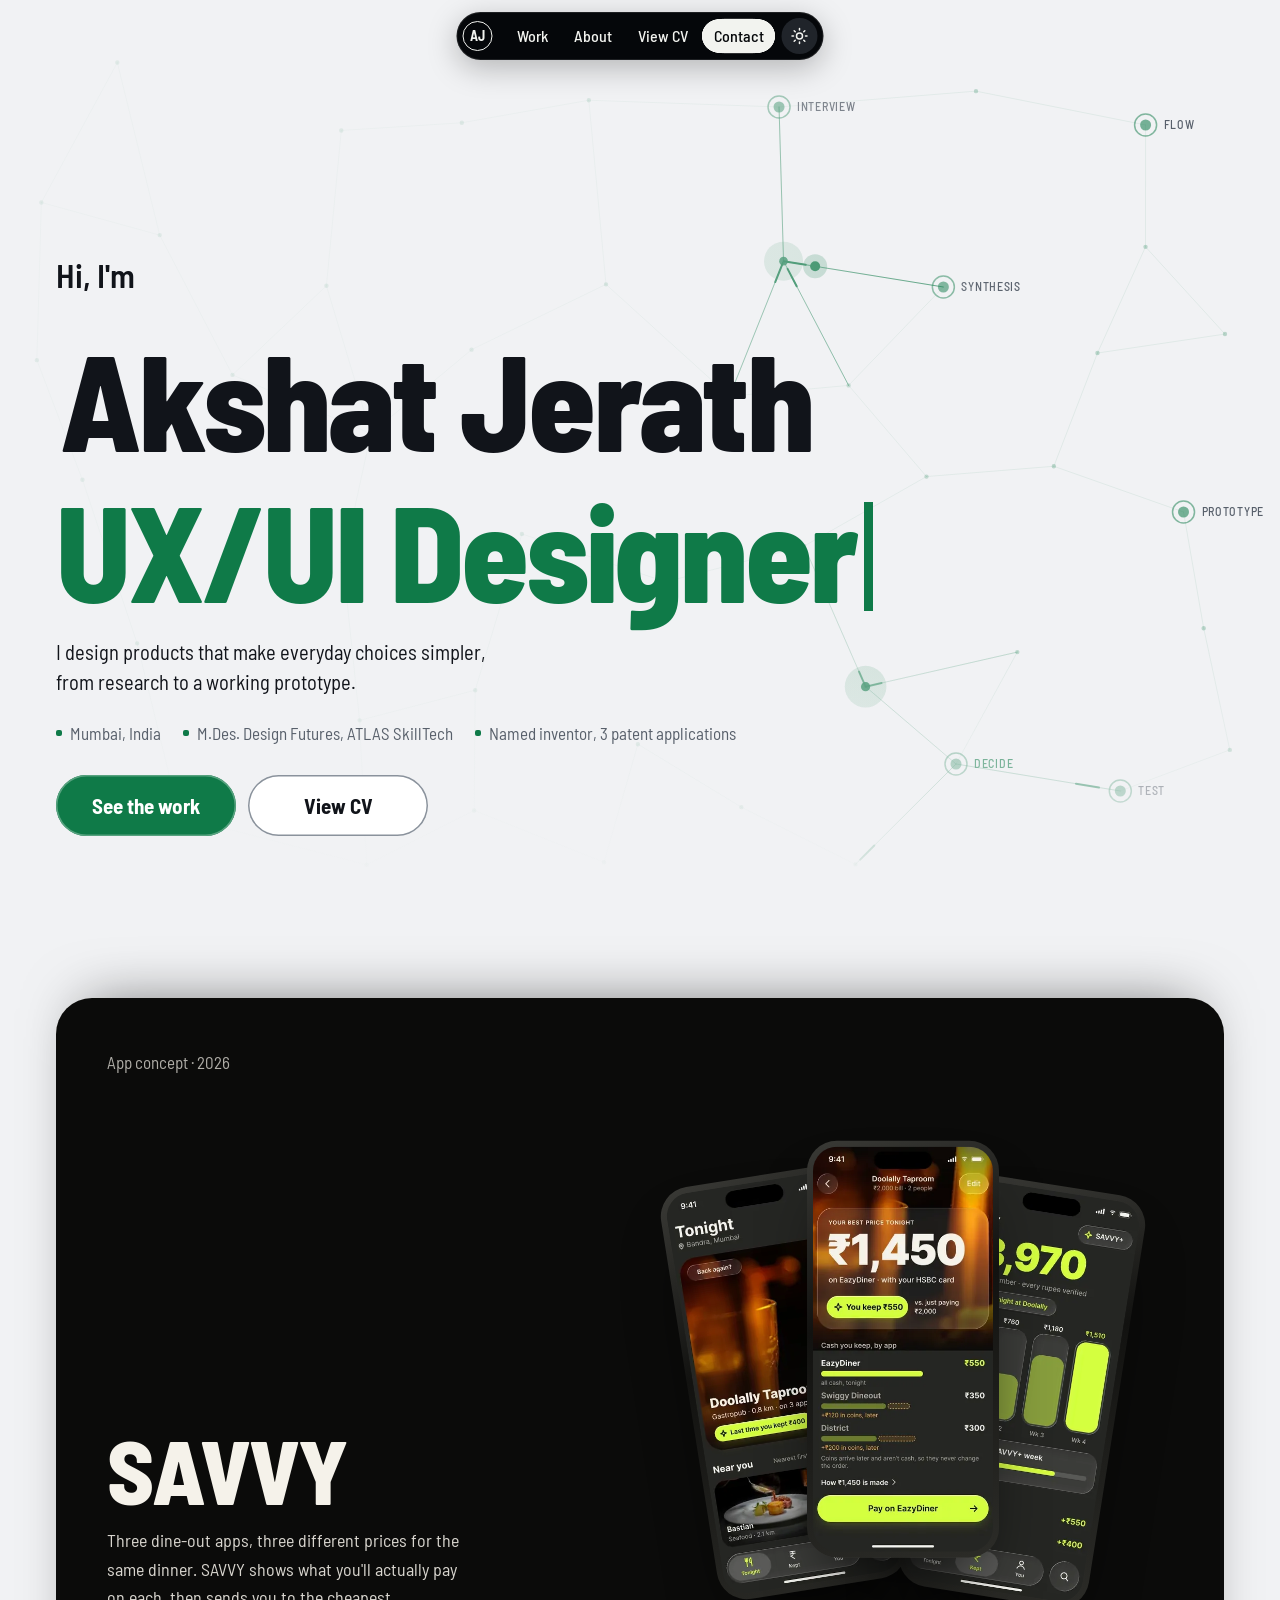
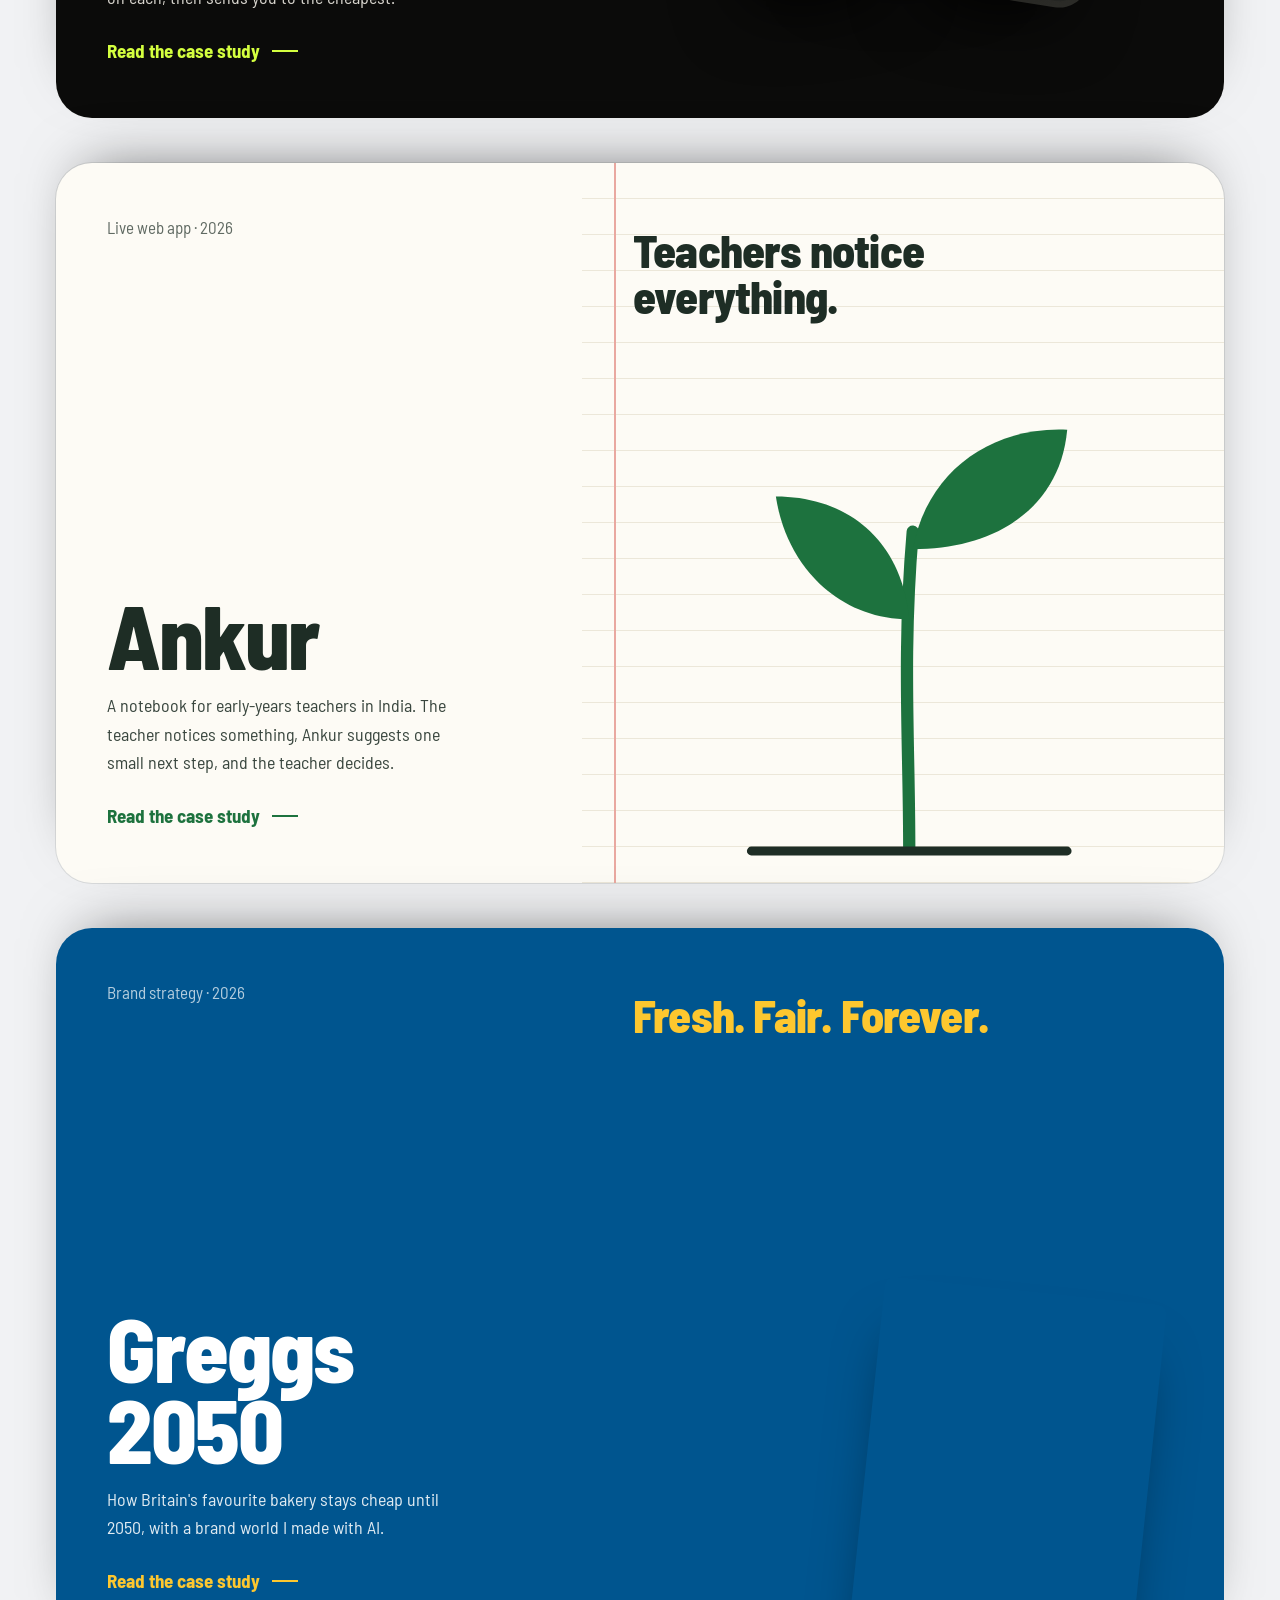
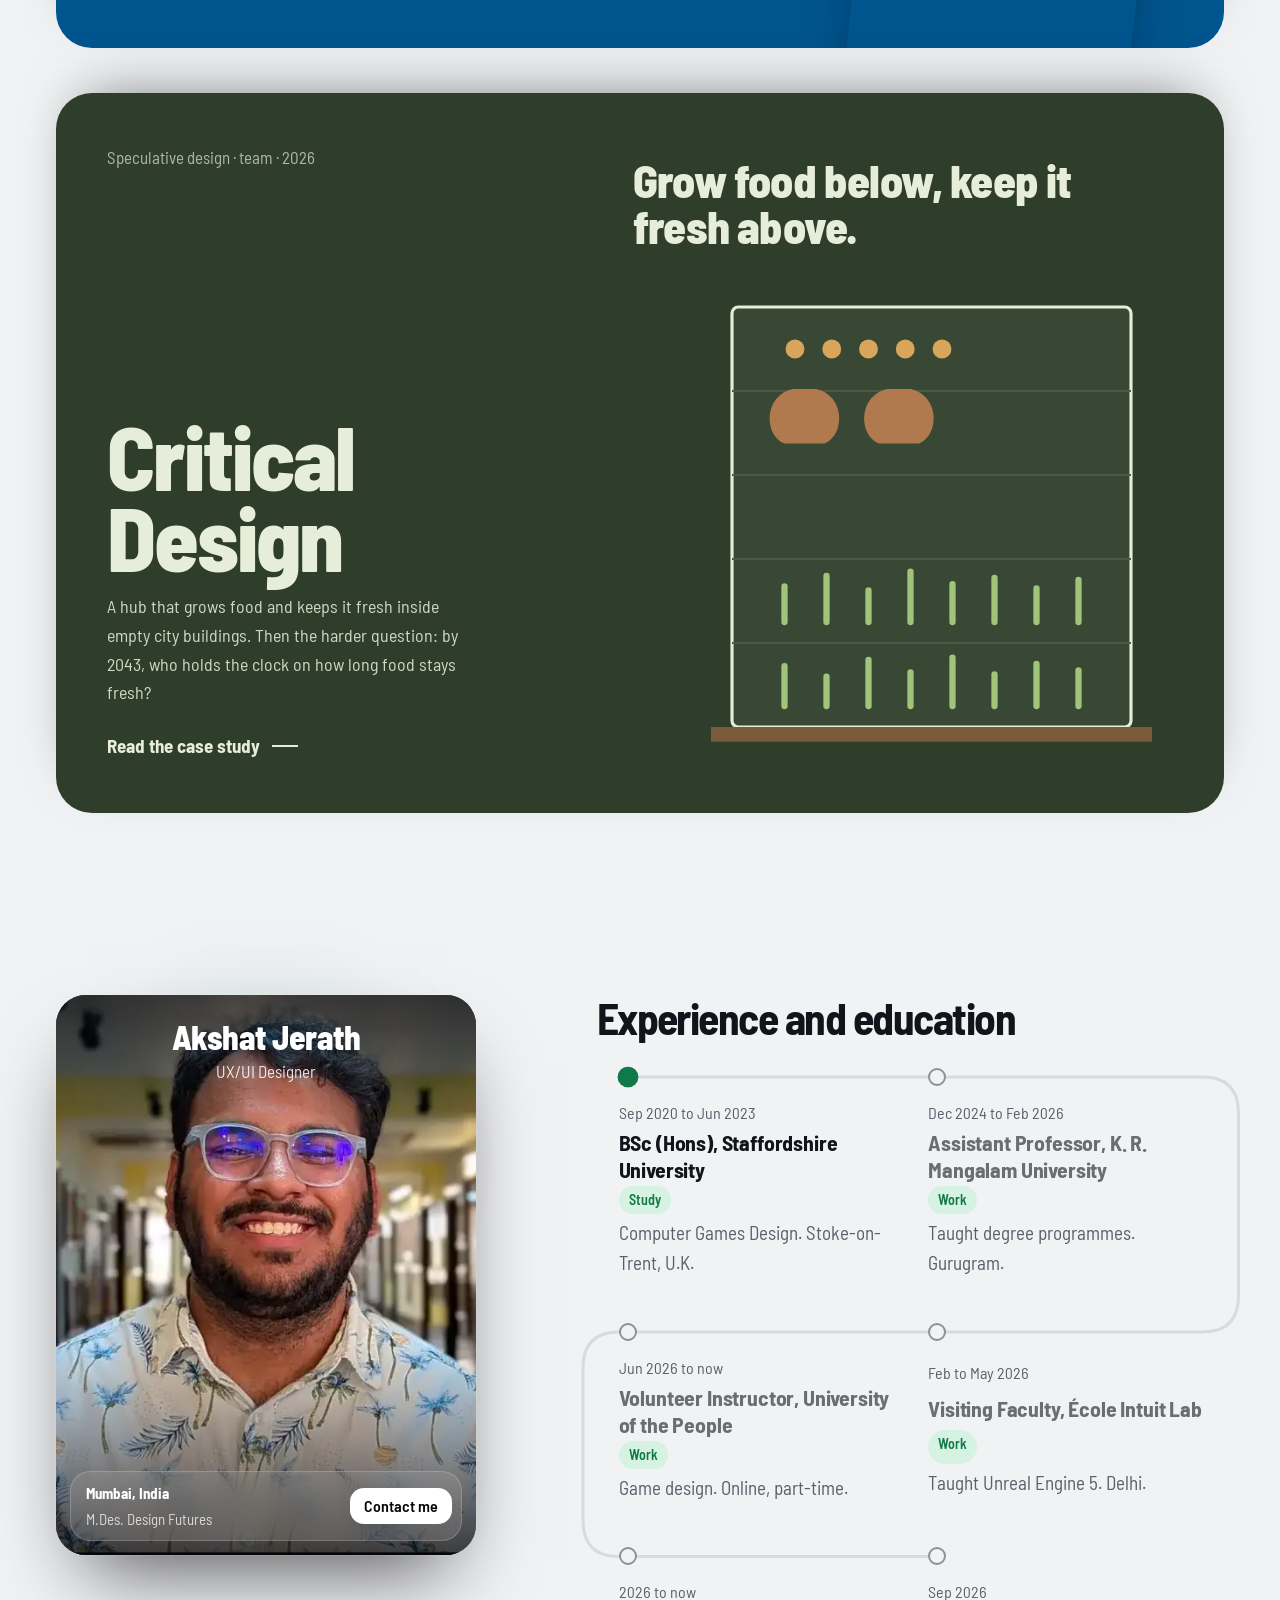
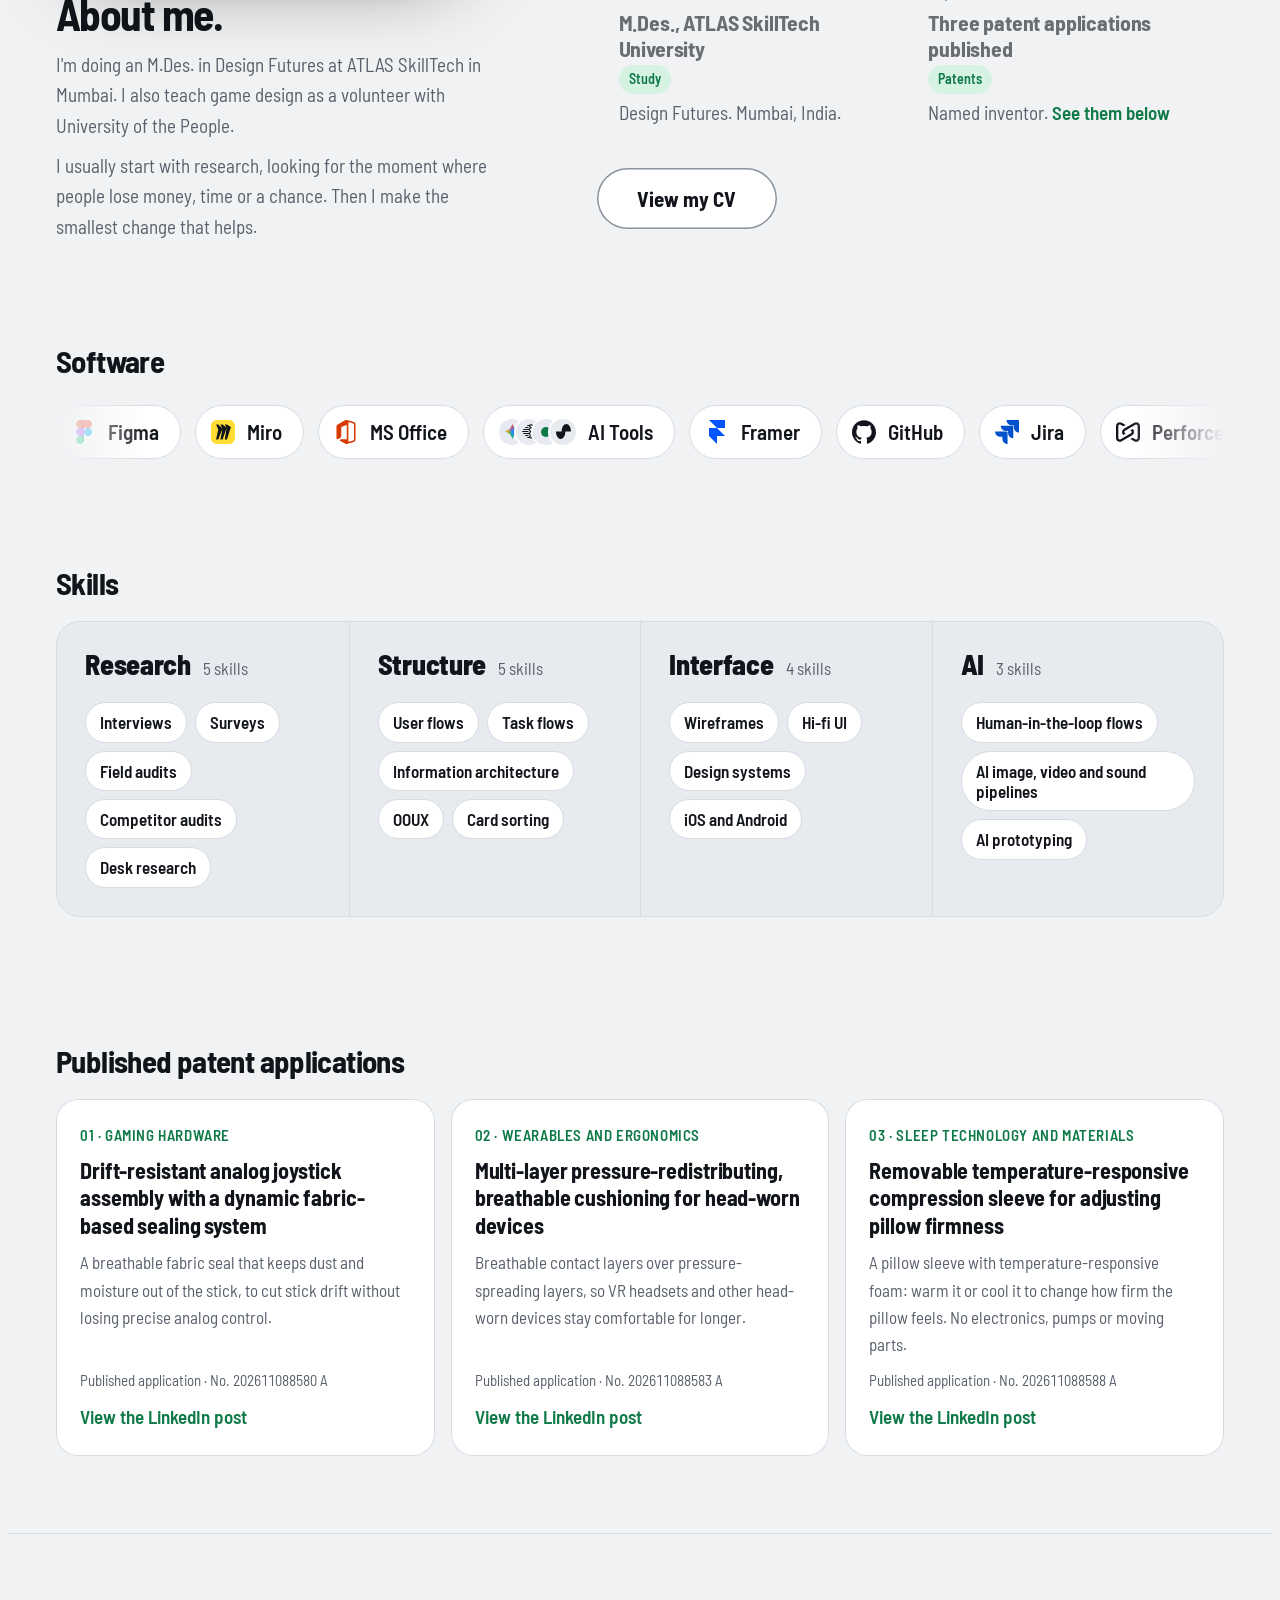
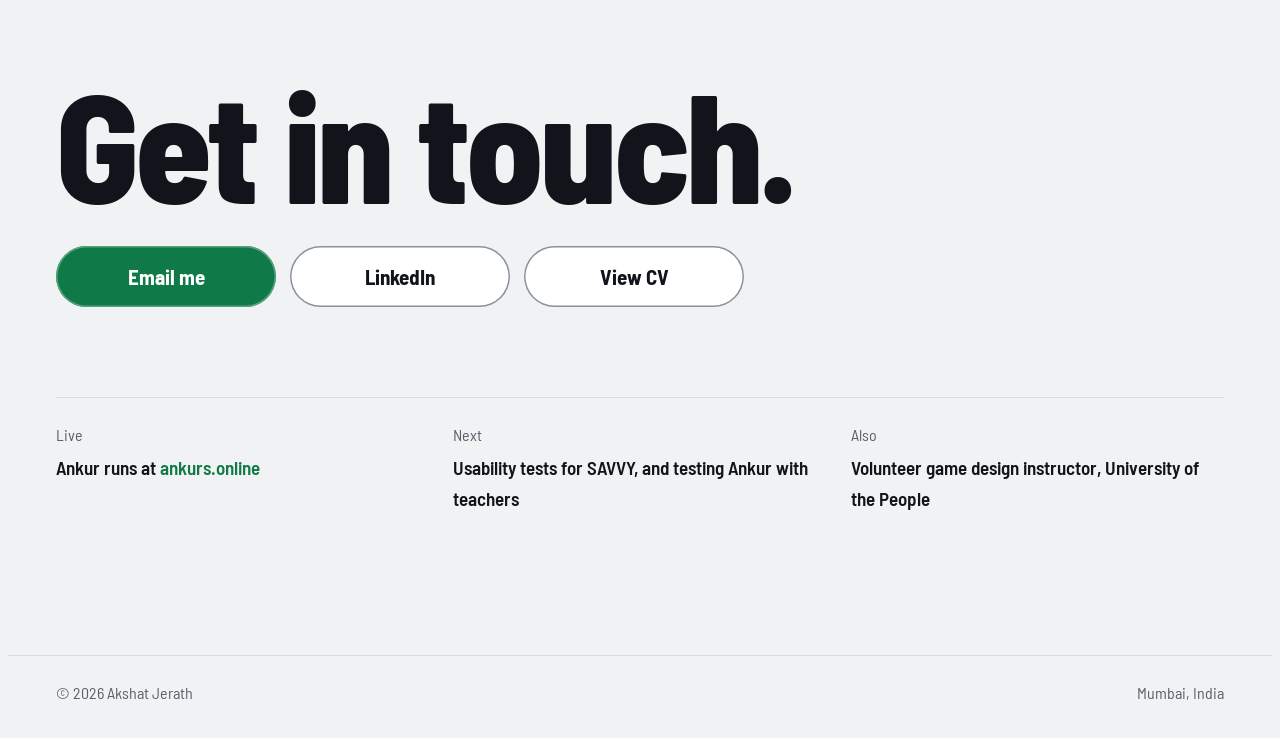
==== commit 7d362cec: "Update 17" ====
--- a/index.html
+++ b/index.html
@@ -13,23 +13,59 @@
 <meta property="og:image" content="https://akshatjerath.github.io/UX-Website/img/og.jpg">
 <meta name="twitter:card" content="summary_large_image">
 <script>document.documentElement.classList.add("js");try{const t=localStorage.getItem("aj-theme");if(t)document.documentElement.dataset.theme=t}catch(e){}</script>
-<link rel="preload" href="assets/fonts/hubot-sans-latin-standard-normal.woff2" as="font" type="font/woff2" crossorigin>
-<link rel="preload" href="assets/fonts/schibsted-grotesk-latin-wght-normal.woff2" as="font" type="font/woff2" crossorigin>
+<link rel="preload" href="assets/fonts/barlow-semi-condensed-latin-800-normal.woff2" as="font" type="font/woff2" crossorigin>
+<link rel="preload" href="assets/fonts/barlow-semi-condensed-latin-400-normal.woff2" as="font" type="font/woff2" crossorigin>
 <link rel="stylesheet" href="base.css">
-<link rel="stylesheet" href="home.css">
+<style>/* critical: hero, so the first paint needs only this and base.css */
+.home{--maxw:1560px} 
+.home section{position:relative}
+.eyebrow{font:600 16px/1.2 var(--body);color:var(--muted);margin-bottom:14px}
+.hero{min-height:100svh;display:flex;align-items:flex-end;overflow:hidden;isolation:isolate}
+.hero-in{position:relative;z-index:2;width:100%;padding-top:120px;padding-bottom:clamp(40px,8vh,88px)}
+.hero::after{content:"";position:absolute;inset:0;z-index:1;pointer-events:none;
+  background:linear-gradient(90deg,color-mix(in srgb,var(--bg) 70%,transparent) 0%,color-mix(in srgb,var(--bg) 62%,transparent) 40%,color-mix(in srgb,var(--bg) 30%,transparent) 62%,transparent 80%),linear-gradient(0deg,var(--bg) 0%,transparent 30%)}
+@media (max-width:1100px){.hero::after{background:linear-gradient(90deg,color-mix(in srgb,var(--bg) 96%,transparent) 0%,color-mix(in srgb,var(--bg) 94%,transparent) 72%,color-mix(in srgb,var(--bg) 70%,transparent) 88%,transparent 100%),linear-gradient(0deg,var(--bg) 0%,transparent 30%)}}
+.hero-h{display:block;font-weight:inherit;--rf:clamp(46px,10.6vw,212px)}
+.hi{display:block;font:600 clamp(22px,2.6vw,44px)/1.1 var(--display);color:var(--hero-ink);letter-spacing:-0.005em}
+.role{display:block;min-height:.92em;font:800 var(--rf)/.92 var(--display);letter-spacing:-0.0225em;color:var(--accent)}
+.tt{display:block;width:min(100%,calc(var(--rf) * 5.6005));height:auto;overflow:visible;margin:.08em 0 .02em}
+.tt text{font-family:var(--display);font-weight:800;fill:var(--hero-ink);stroke:none}
+.tt .sel rect.box{fill:none;stroke:var(--accent);stroke-width:1.5}
+.tt .sel rect.h{fill:var(--bg);stroke:var(--accent);stroke-width:1.5}
+.tt .sel text{font:500 15px var(--mono);fill:var(--accent);stroke:none;stroke-dasharray:none;letter-spacing:.04em}
+.tt .sel{transition:opacity .25s}
+.lede{margin-top:clamp(20px,3vh,32px);max-width:46ch;font-size:clamp(19px,1.6vw,26px);line-height:1.45}
+@keyframes blink{50%{opacity:0}}
+.caret{display:inline-block;width:.06em;height:.8em;margin-left:.06em;vertical-align:-.06em;background:var(--accent);animation:blink 1s steps(1) infinite}
+@media (prefers-reduced-motion:reduce){.caret{animation:none}}
+.facts{list-style:none;margin:22px 0 0;padding:0;display:flex;flex-wrap:wrap;gap:8px 22px;font-size:17px;color:var(--muted)}
+.facts li{display:flex;align-items:center;gap:8px}
+.facts li::before{content:"";width:6px;height:6px;border-radius:2px;background:var(--accent)}
+.cta{display:flex;flex-wrap:wrap;gap:12px;margin-top:28px}
+@media (max-width:760px){
+  .hero::after{background:linear-gradient(180deg,color-mix(in srgb,var(--bg) 55%,transparent) 0%,color-mix(in srgb,var(--bg) 93%,transparent) 30%,color-mix(in srgb,var(--bg) 96%,transparent) 55%,var(--bg) 85%)}
+}
+</style>
+<link rel="preload" href="home.css" as="style" onload="this.onload=null;this.rel='stylesheet'">
+<noscript><link rel="stylesheet" href="home.css"></noscript>
 </head>
 <body class="home">
 <a class="skip" href="#work">Skip to work</a>
 <svg width="0" height="0" style="position:absolute" aria-hidden="true">
 <symbol id="lg-figma" viewBox="0 0 256 384"><path fill="#0acf83" d="M64 384c35.328 0 64-28.672 64-64v-64H64c-35.328 0-64 28.672-64 64s28.672 64 64 64"/><path fill="#a259ff" d="M0 192c0-35.328 28.672-64 64-64h64v128H64c-35.328 0-64-28.672-64-64"/><path fill="#f24e1e" d="M0 64C0 28.672 28.672 0 64 0h64v128H64C28.672 128 0 99.328 0 64"/><path fill="#ff7262" d="M128 0h64c35.328 0 64 28.672 64 64s-28.672 64-64 64h-64z"/><path fill="#1abcfe" d="M256 192c0 35.328-28.672 64-64 64s-64-28.672-64-64s28.672-64 64-64s64 28.672 64 64"/></symbol>
 <symbol id="lg-miro" viewBox="0 0 256 256"><path fill="#fd3" d="M0 64C0 28.654 28.654 0 64 0h128c35.346 0 64 28.654 64 64v128c0 35.346-28.654 64-64 64H64c-35.346 0-64-28.654-64-64z"/><path d="M170.195 48.8h-23.239l19.366 34.026L123.717 48.8h-23.239l21.303 41.588L77.239 48.8H54l23.239 52.937L54 207.6h23.239l44.542-113.426L100.478 207.6h23.239l42.605-120.988L146.956 207.6h23.239L212.8 75.263z"/></symbol>
-<symbol id="lg-canva" viewBox="0 0 128 128"><g fill="#00c4cc"><path d="M59.39.152c-.484.051-1.995.23-3.328.387c-5.374.613-11.468 2.227-16.816 4.48C19.891 13.106 5.324 30.849 1.305 51.2C.359 56.04.129 58.418.129 64c0 7.195.715 12.16 2.61 18.434c6.195 20.53 22.323 36.632 42.906 42.851c6.195 1.871 11.187 2.586 18.355 2.586c7.195 0 12.16-.715 18.434-2.61c20.53-6.195 36.632-22.323 42.851-42.906c1.871-6.195 2.586-11.187 2.586-18.355c0-3.047-.152-6.527-.332-7.809c-2.074-14.796-8.168-27.238-18.328-37.402C99.07 8.703 86.68 2.586 72.19.512c-1.996-.282-11.238-.54-12.8-.36m-20.863 40.32c1.36.41 1.996.794 2.918 1.715c1.793 1.82 2.203 2.817 2.203 5.555c0 2.051-.078 2.434-.691 3.508c-1.18 1.996-3.918 3.84-5.812 3.89c-1.333.028-1.278-.562.18-2.097c1.945-2.023 2.226-2.79 2.226-5.813c-.024-2.917-.383-3.914-1.739-4.734c-1.128-.691-2.355-.64-4.148.203c-4.66 2.23-9.703 9.653-11.672 17.258c-2.613 10.137 2.02 18.25 9.649 16.867c2.226-.41 6.425-2.558 8.246-4.25c1.508-1.379 1.508-1.406 1.66-3.12c.336-3.587 2.867-7.169 6.25-8.833c1.558-.77 1.945-.844 4.043-.844c1.996 0 2.457.102 3.43.637c3.097 1.77 2.457 5.89-.895 5.89c-1.945 0-2.945-1-1.535-1.534c1.383-.512.867-2.434-.742-2.868c-1.895-.488-4.047.793-5.403 3.25c-1.64 2.97-1.715 6.504-.156 8.114c1.512 1.613 3.406.336 4.867-3.329c.766-1.867 1.867-2.867 3.149-2.867c1.125 0 1.332.692.843 2.793c-.718 3.25-.23 4.094 1.793 3.098c.664-.309 1.766-1.023 2.43-1.535l1.254-1l.848-4.43c.922-4.965 1.277-5.633 3.172-5.988c1.82-.336 2.23.562 1.562 3.402l-.36 1.59l1.333-1.36c3.148-3.226 7.015-4.812 8.347-3.48c.715.715.637 1.613-.386 4.785c-.485 1.512-1.153 3.895-1.457 5.25c-.461 2.047-.489 2.535-.23 2.868c.82.972 3.327-.028 5.554-2.204l1.305-1.277l.156-2.844c.152-3.277.457-4.453 1.328-5.504c.82-.972 2.305-1.687 3.098-1.484c.793.207.793.973.078 3.227c-1 3.097-.895 10.238.129 10.238c.41 0 2.507-2.2 3.84-4.043l.996-1.36l-.793-.816c-1.383-1.46-1.715-2.406-1.715-4.789c0-1.738.129-2.379.562-3.227c.719-1.328 1.844-2.3 3.176-2.687c1.406-.434 3.148.281 3.863 1.562c.719 1.305.54 4.223-.383 6.223l-.664 1.457h.895c1.23 0 1.715-.305 3.918-2.379c1.152-1.101 2.484-2.05 3.48-2.511c3.918-1.84 8.528-.895 9.293 1.921c.64 2.254-.765 3.84-3.226 3.66c-1.766-.128-2.098-.59-1.074-1.456c1.843-1.54 0-3.508-2.637-2.793c-1.434.386-3.047 1.996-3.89 3.867c-1.692 3.738-.794 8.14 1.636 8.14c.973 0 2.691-1.921 3.355-3.789c.793-2.152 2.457-3.507 3.711-3.02c.692.255.743.946.309 3.122c-.488 2.383-.563 4.61-.18 5.633c.153.382.614 1.101 1.051 1.586c.816.921.844 1.254.152 1.691c-.332.23-.77.129-1.843-.46c-1.485-.77-2.766-2.153-3.227-3.458l-.281-.766l-1.024.766c-.59.41-1.511.871-2.047 1.023c-2.125.563-4.738-.894-5.964-3.351c-.489-.95-.641-3.738-.282-4.813c.204-.59.204-.59-.617-.18c-.433.231-1.355.485-2.07.563c-1.18.13-1.36.258-2.535 1.742c-1.664 2.07-4.61 4.864-5.813 5.454c-2.558 1.277-3.402.918-4.07-1.72l-.461-1.765l-1.102.973c-1.406 1.23-4.222 2.715-5.836 3.074c-1.535.332-3.175-.156-3.84-1.18c-.995-1.535-.663-4.785.922-9.164c1.176-3.25.333-3.3-2.636-.203c-2.203 2.328-3.149 3.992-3.762 6.578c-.64 2.688-1.41 3.66-3.148 4.07c-1.051.231-1.54-.41-1.332-1.816l.152-1.129l-.973.668c-1.383.946-3.125 1.817-4.328 2.149s-2.789-.024-3.172-.692c-.691-1.175-.691-1.175-1.765-.332c-2.332 1.895-5.66 1.356-7.348-1.152l-.54-.793l-1.687 1.562c-4.867 4.454-10.957 6.45-15.464 5.067c-5.735-1.738-8.907-6.656-8.856-13.746c.024-7.117 3.172-14.617 8.473-20.172c2.996-3.125 5.812-4.969 8.68-5.66c2.07-.512 3.328-.485 5.296.129zm0 0"/><path d="M90.418 58.676c-.563.562-.356 2.816.36 4.25c.359.742.742 1.332.87 1.332c.102 0 .332-.59.512-1.309c.64-2.66-.512-5.504-1.742-4.273m0 0"/></g></symbol>
-<symbol id="lg-lovable" viewBox="0 0 24 24"><path clip-rule="evenodd" d="M7.082 0c3.91 0 7.081 3.179 7.081 7.1v2.7h2.357c3.91 0 7.082 3.178 7.082 7.1 0 3.923-3.17 7.1-7.082 7.1H0V7.1C0 3.18 3.17 0 7.082 0z" fill="url(#lovable-lobe-icons-lovable-_R_0_)" fill-rule="evenodd"></path><defs><radialGradient cx="0" cy="0" gradientTransform="matrix(-1 22.49999 -30.45394 -1.3535 14 3)" gradientUnits="userSpaceOnUse" id="lovable-lobe-icons-lovable-_R_0_" r="1"><stop offset=".25" stop-color="#FE7B02"></stop><stop offset=".433" stop-color="#FE4230"></stop><stop offset=".548" stop-color="#FE529A"></stop><stop offset=".654" stop-color="#DD67EE"></stop><stop offset=".95" stop-color="#4B73FF"></stop></radialGradient></defs></symbol>
 <symbol id="lg-gemini" viewBox="0 0 24 24"><path d="M20.616 10.835a14.147 14.147 0 01-4.45-3.001 14.111 14.111 0 01-3.678-6.452.503.503 0 00-.975 0 14.134 14.134 0 01-3.679 6.452 14.155 14.155 0 01-4.45 3.001c-.65.28-1.318.505-2.002.678a.502.502 0 000 .975c.684.172 1.35.397 2.002.677a14.147 14.147 0 014.45 3.001 14.112 14.112 0 013.679 6.453.502.502 0 00.975 0c.172-.685.397-1.351.677-2.003a14.145 14.145 0 013.001-4.45 14.113 14.113 0 016.453-3.678.503.503 0 000-.975 13.245 13.245 0 01-2.003-.678z" fill="#3186FF"></path><path d="M20.616 10.835a14.147 14.147 0 01-4.45-3.001 14.111 14.111 0 01-3.678-6.452.503.503 0 00-.975 0 14.134 14.134 0 01-3.679 6.452 14.155 14.155 0 01-4.45 3.001c-.65.28-1.318.505-2.002.678a.502.502 0 000 .975c.684.172 1.35.397 2.002.677a14.147 14.147 0 014.45 3.001 14.112 14.112 0 013.679 6.453.502.502 0 00.975 0c.172-.685.397-1.351.677-2.003a14.145 14.145 0 013.001-4.45 14.113 14.113 0 016.453-3.678.503.503 0 000-.975 13.245 13.245 0 01-2.003-.678z" fill="url(#gemini-lobe-icons-gemini-0-_R_0_)"></path><path d="M20.616 10.835a14.147 14.147 0 01-4.45-3.001 14.111 14.111 0 01-3.678-6.452.503.503 0 00-.975 0 14.134 14.134 0 01-3.679 6.452 14.155 14.155 0 01-4.45 3.001c-.65.28-1.318.505-2.002.678a.502.502 0 000 .975c.684.172 1.35.397 2.002.677a14.147 14.147 0 014.45 3.001 14.112 14.112 0 013.679 6.453.502.502 0 00.975 0c.172-.685.397-1.351.677-2.003a14.145 14.145 0 013.001-4.45 14.113 14.113 0 016.453-3.678.503.503 0 000-.975 13.245 13.245 0 01-2.003-.678z" fill="url(#gemini-lobe-icons-gemini-1-_R_0_)"></path><path d="M20.616 10.835a14.147 14.147 0 01-4.45-3.001 14.111 14.111 0 01-3.678-6.452.503.503 0 00-.975 0 14.134 14.134 0 01-3.679 6.452 14.155 14.155 0 01-4.45 3.001c-.65.28-1.318.505-2.002.678a.502.502 0 000 .975c.684.172 1.35.397 2.002.677a14.147 14.147 0 014.45 3.001 14.112 14.112 0 013.679 6.453.502.502 0 00.975 0c.172-.685.397-1.351.677-2.003a14.145 14.145 0 013.001-4.45 14.113 14.113 0 016.453-3.678.503.503 0 000-.975 13.245 13.245 0 01-2.003-.678z" fill="url(#gemini-lobe-icons-gemini-2-_R_0_)"></path><defs><linearGradient gradientUnits="userSpaceOnUse" id="gemini-lobe-icons-gemini-0-_R_0_" x1="7" x2="11" y1="15.5" y2="12"><stop stop-color="#08B962"></stop><stop offset="1" stop-color="#08B962" stop-opacity="0"></stop></linearGradient><linearGradient gradientUnits="userSpaceOnUse" id="gemini-lobe-icons-gemini-1-_R_0_" x1="8" x2="11.5" y1="5.5" y2="11"><stop stop-color="#F94543"></stop><stop offset="1" stop-color="#F94543" stop-opacity="0"></stop></linearGradient><linearGradient gradientUnits="userSpaceOnUse" id="gemini-lobe-icons-gemini-2-_R_0_" x1="3.5" x2="17.5" y1="13.5" y2="12"><stop stop-color="#FABC12"></stop><stop offset=".46" stop-color="#FABC12" stop-opacity="0"></stop></linearGradient></defs></symbol>
 <symbol id="lg-ideogram" viewBox="0 0 24 24"><path d="M17.768 1.482a6.4 6.4 0 012.988 3.78c.19.068.377.154.555.257.026.015.05.03.073.047.226.137.436.301.627.49a3.377 3.377 0 01-.105 4.875 3.376 3.376 0 01-.216 5.158l-.037.029.021.032c.39.602.585 1.324.534 2.065l-.009.11a3.377 3.377 0 01-4.658 2.777 3.377 3.377 0 01-5.846.971 4.052 4.052 0 01-1.635.397c-.04.005-.082.008-.125.008h-.897l-.068-.003c-1.116-.067-1.093-1.775.068-1.775h.804l.046-.004.047-.001a2.3 2.3 0 00.079-4.6.735.735 0 01-.08.005H2.808a.889.889 0 010-1.778h7.034l.046-.004.048-.001a2.3 2.3 0 00.509-4.544l-.141-.031a2.188 2.188 0 00-.299-.046.759.759 0 01-.07.003H2.808a.889.889 0 110-1.777h7.035l.046-.004.047-.001a2.3 2.3 0 00.087-4.6.972.972 0 01-.087.004h-.897L8.97 3.32c-1.116-.067-1.093-1.775.068-1.775h.8a.9.9 0 01.097-.005c.402 0 .79.058 1.157.166l.031-.02a6.399 6.399 0 016.645-.203zm-3.737 11.484l-.068.036-.083.051a4.08 4.08 0 01-1.404 2.153 4.07 4.07 0 011.537 3.189 4.06 4.06 0 01-.92 2.579 1.599 1.599 0 002.824-1.322l-.03-.124-.013-.079-.005-.056-.001-.042.001-.058.005-.053.013-.078.018-.072.022-.064.035-.079.005-.01a.869.869 0 01.158-.217l.055-.052.041-.032.05-.035.042-.026.055-.03.073-.03.056-.02.04-.011.078-.016.073-.009.045-.002h.048l.041.002.058.006.056.01.062.015.031.01.049.017.054.023.044.021.053.031.035.023c.06.042.114.09.163.147l.038.046.034.048a1.6 1.6 0 102.4-2.07 3.256 3.256 0 01-.473.007l-.057-.005-.026-.005h-.016a3.376 3.376 0 01-2.985-2.568l-.026-.116a1.6 1.6 0 00-2.285-1.133zm-4.416 4.595a.889.889 0 110 1.777H5.939a.889.889 0 010-1.777h3.676zm9.208-10.503a1.6 1.6 0 00-.797 1.3l-.002.085a.889.889 0 01-.83.887l-.059.002a.889.889 0 01-.887-.83l-.002-.059a1.6 1.6 0 00-2.528-1.301 4.089 4.089 0 01-1.255 1.674 4.083 4.083 0 011.451 2.308 3.374 3.374 0 014.125 2.532l.02.093a1.6 1.6 0 001.395 1.26l.124.01.042.002c.06 0 .12-.003.18-.01l.085-.011.062-.015a1.6 1.6 0 00-.245-3.163l-.079-.002a.887.887 0 01-.683-.32l-.034-.044a.884.884 0 01-.154-.702.889.889 0 01.807-.71l.064-.001a1.6 1.6 0 001.134-2.728 1.6 1.6 0 00-.786-.426l-.102-.019a.856.856 0 01-.076-.016 1.592 1.592 0 00-.97.204zm-9.199 4.08a.889.889 0 010 1.778H.89a.889.889 0 010-1.777h8.735zm-.01-6.432a.889.889 0 110 1.777H5.94a.889.889 0 110-1.777h3.676zm3.297-1.954l-.053.021a4.065 4.065 0 011.126 2.36 3.375 3.375 0 013.151 1.027 3.366 3.366 0 011.695-1 4.621 4.621 0 00-5.919-2.408z"></path></symbol>
 <symbol id="lg-suno" viewBox="0 0 24 24"><path fill="currentColor" d="M16.5 0C20.642 0 24 5.373 24 12h-9c0 6.627-3.358 12-7.5 12S0 18.627 0 12h9c0-6.627 3.358-12 7.5-12"/></symbol>
 <symbol id="lg-forms" viewBox="0 0 24 24"><path fill="#7248B9" d="M14.727 6h6l-6-6zm0 .727H14V0H4.91c-.905 0-1.637.732-1.637 1.636v20.728c0 .904.732 1.636 1.636 1.636h14.182c.904 0 1.636-.732 1.636-1.636V6.727zM7.91 17.318a.819.819 0 1 1 .001-1.638a.819.819 0 0 1 0 1.638zm0-3.273a.819.819 0 1 1 .001-1.637a.819.819 0 0 1 0 1.637zm0-3.272a.819.819 0 1 1 .001-1.638a.819.819 0 0 1 0 1.638zm9 6.409h-6.818v-1.364h6.818zm0-3.273h-6.818v-1.364h6.818zm0-3.273h-6.818V9.273h6.818z"/></symbol>
-<symbol id="lg-excel" viewBox="0 0 32 32"><defs><linearGradient id="excel-SVGSuUii0pt" x1="4.494" x2="13.832" y1="-2092.086" y2="-2075.914" gradientTransform="translate(0 2100)" gradientUnits="userSpaceOnUse"><stop offset="0" stop-color="#18884f"/><stop offset=".5" stop-color="#117e43"/><stop offset="1" stop-color="#0b6631"/></linearGradient></defs><path fill="#185c37" d="M19.581 15.35L8.512 13.4v14.409A1.19 1.19 0 0 0 9.705 29h19.1A1.19 1.19 0 0 0 30 27.809V22.5Z"/><path fill="#21a366" d="M19.581 3H9.705a1.19 1.19 0 0 0-1.193 1.191V9.5L19.581 16l5.861 1.95L30 16V9.5Z"/><path fill="#107c41" d="M8.512 9.5h11.069V16H8.512Z"/><path d="M16.434 8.2H8.512v16.25h7.922a1.2 1.2 0 0 0 1.194-1.191V9.391A1.2 1.2 0 0 0 16.434 8.2" opacity=".1"/><path d="M15.783 8.85H8.512V25.1h7.271a1.2 1.2 0 0 0 1.194-1.191V10.041a1.2 1.2 0 0 0-1.194-1.191" opacity=".2"/><path d="M15.783 8.85H8.512V23.8h7.271a1.2 1.2 0 0 0 1.194-1.191V10.041a1.2 1.2 0 0 0-1.194-1.191" opacity=".2"/><path d="M15.132 8.85h-6.62V23.8h6.62a1.2 1.2 0 0 0 1.194-1.191V10.041a1.2 1.2 0 0 0-1.194-1.191" opacity=".2"/><path fill="url(#excel-SVGSuUii0pt)" d="M3.194 8.85h11.938a1.193 1.193 0 0 1 1.194 1.191v11.918a1.193 1.193 0 0 1-1.194 1.191H3.194A1.19 1.19 0 0 1 2 21.959V10.041A1.19 1.19 0 0 1 3.194 8.85"/><path fill="#fff" d="m5.7 19.873l2.511-3.884l-2.3-3.862h1.847L9.013 14.6c.116.234.2.408.238.524h.017q.123-.281.26-.546l1.342-2.447h1.7l-2.359 3.84l2.419 3.905h-1.809l-1.45-2.711A2.4 2.4 0 0 1 9.2 16.8h-.024a1.7 1.7 0 0 1-.168.351l-1.493 2.722Z"/><path fill="#33c481" d="M28.806 3h-9.225v6.5H30V4.191A1.19 1.19 0 0 0 28.806 3"/><path fill="#107c41" d="M19.581 16H30v6.5H19.581Z"/></symbol>
+<symbol id="lg-microsoftoffice" viewBox="0 0 24 24"><path fill="#D83B01" d="M21.53 4.306v15.363q0 .807-.472 1.433q-.472.627-1.253.85l-6.888 1.974q-.136.037-.29.055q-.156.019-.293.019q-.396 0-.72-.105q-.321-.106-.656-.292l-4.505-2.544q-.248-.137-.391-.366q-.143-.23-.143-.515q0-.434.304-.738q.304-.305.739-.305h5.831V4.964l-4.38 1.563q-.533.187-.856.658q-.322.472-.322 1.03v8.078q0 .496-.248.912q-.25.416-.683.651l-2.072 1.13q-.286.148-.571.148q-.497 0-.844-.347q-.348-.347-.348-.844V6.563q0-.62.33-1.19q.328-.571.874-.881L11.07.285q.248-.136.534-.21q.285-.075.57-.075q.211 0 .38.031q.166.031.364.093l6.888 1.899q.384.11.7.329q.317.217.547.52q.23.305.353.67q.125.367.125.764zm-1.588 15.363V4.306q0-.273-.16-.478q-.163-.204-.423-.28l-3.388-.93q-.397-.111-.794-.23q-.397-.117-.794-.216v19.68l4.976-1.427q.26-.074.422-.28q.161-.204.161-.477z"/></symbol>
+<symbol id="lg-framer" viewBox="0 0 24 24"><path fill="#0055FF" d="M4 0h16v8h-8zm0 8h8l8 8H4zm0 8h8v8z"/></symbol>
+<symbol id="lg-github" viewBox="0 0 24 24"><path fill="currentColor" d="M12 .297c-6.63 0-12 5.373-12 12c0 5.303 3.438 9.8 8.205 11.385c.6.113.82-.258.82-.577c0-.285-.01-1.04-.015-2.04c-3.338.724-4.042-1.61-4.042-1.61C4.422 18.07 3.633 17.7 3.633 17.7c-1.087-.744.084-.729.084-.729c1.205.084 1.838 1.236 1.838 1.236c1.07 1.835 2.809 1.305 3.495.998c.108-.776.417-1.305.76-1.605c-2.665-.3-5.466-1.332-5.466-5.93c0-1.31.465-2.38 1.235-3.22c-.135-.303-.54-1.523.105-3.176c0 0 1.005-.322 3.3 1.23c.96-.267 1.98-.399 3-.405c1.02.006 2.04.138 3 .405c2.28-1.552 3.285-1.23 3.285-1.23c.645 1.653.24 2.873.12 3.176c.765.84 1.23 1.91 1.23 3.22c0 4.61-2.805 5.625-5.475 5.92c.42.36.81 1.096.81 2.22c0 1.606-.015 2.896-.015 3.286c0 .315.21.69.825.57C20.565 22.092 24 17.592 24 12.297c0-6.627-5.373-12-12-12"/></symbol>
+<symbol id="lg-jira" viewBox="0 0 24 24"><path fill="#0052CC" d="M11.571 11.513H0a5.22 5.22 0 0 0 5.232 5.215h2.13v2.057A5.215 5.215 0 0 0 12.575 24V12.518a1.005 1.005 0 0 0-1.005-1.005zm5.723-5.756H5.736a5.215 5.215 0 0 0 5.215 5.214h2.129v2.058a5.22 5.22 0 0 0 5.215 5.214V6.758a1 1 0 0 0-1.001-1.001M23.013 0H11.455a5.215 5.215 0 0 0 5.215 5.215h2.129v2.057A5.215 5.215 0 0 0 24 12.483V1.005A1 1 0 0 0 23.013 0"/></symbol>
+<symbol id="lg-perforce" viewBox="0 0 24 24"><path fill="currentColor" d="m7.386 14.957l2.279-1.316l-.576-.333A1.48 1.48 0 0 1 8.334 12c0-.262.073-.915.755-1.308l10.31-5.953a1.49 1.49 0 0 1 1.51 0c.228.13.755.52.755 1.308v11.906c0 .788-.527 1.178-.754 1.308s-.828.393-1.51 0l-2.732-1.577l-2.334 1.348l3.899 2.251a3.81 3.81 0 0 0 3.845 0A3.81 3.81 0 0 0 24 17.953V6.047a3.81 3.81 0 0 0-1.922-3.33a3.83 3.83 0 0 0-1.923-.52c-.66 0-1.32.173-1.922.52L7.923 8.67A3.81 3.81 0 0 0 6 12c0 1.17.51 2.234 1.386 2.956zm9.228-5.913l-2.279 1.316l.576.333c.682.393.755 1.046.755 1.308c0 .263-.073.915-.755 1.308l-10.31 5.954a1.49 1.49 0 0 1-1.51 0a1.48 1.48 0 0 1-.755-1.308V6.047c0-.788.527-1.178.754-1.308s.828-.393 1.51 0l2.732 1.577l2.334-1.348l-3.899-2.251a3.81 3.81 0 0 0-3.845 0A3.81 3.81 0 0 0 0 6.047v11.906c0 1.39.72 2.635 1.922 3.33a3.83 3.83 0 0 0 1.923.52c.66 0 1.32-.173 1.922-.52l10.31-5.953A3.81 3.81 0 0 0 18 12c0-1.17-.51-2.234-1.386-2.956"/></symbol>
+<symbol id="lg-unrealengine" viewBox="0 0 24 24"><path fill="currentColor" d="M12 0a12 12 0 1 0 12 12A12 12 0 0 0 12 0m0 23.52A11.52 11.52 0 1 1 23.52 12A11.52 11.52 0 0 1 12 23.52m7.13-9.791c-.206.997-1.126 3.557-4.06 4.942l-1.179-1.325l-1.988 2a7.34 7.34 0 0 1-5.804-2.978a3 3 0 0 0 .65.123c.326.006.678-.114.678-.66v-5.394a.89.89 0 0 0-1.116-.89c-.92.212-1.656 2.509-1.656 2.509a7.3 7.3 0 0 1 2.528-5.597a7.4 7.4 0 0 1 3.73-1.721c-1.006.573-1.57 1.507-1.57 2.29c0 1.262.76 1.109.984.923v7.28a1.2 1.2 0 0 0 .148.256a1.08 1.08 0 0 0 .88.445c.76 0 1.747-.868 1.747-.868V9.172c0-.6-.452-1.324-.905-1.572c0 0 .838-.149 1.484.346a6 6 0 0 1 .387-.425c1.508-1.48 2.929-1.902 4.112-2.112c0 0-2.151 1.69-2.151 3.96c0 1.687.043 5.801.043 5.801c.799.771 1.986-.342 3.059-1.441Z"/></symbol>
+<!-- CAD: generic cube from Iconify (tabler:cube). Placeholder until the exact CAD app name is chosen. -->
+<symbol id="lg-cad" viewBox="0 0 24 24"><path fill="none" stroke="currentColor" stroke-linecap="round" stroke-linejoin="round" stroke-width="2" d="M21 16.008V7.99a1.98 1.98 0 0 0-1-1.717l-7-4.008a2.02 2.02 0 0 0-2 0L4 6.273c-.619.355-1 1.01-1 1.718v8.018c0 .709.381 1.363 1 1.717l7 4.008a2.02 2.02 0 0 0 2 0l7-4.008c.619-.355 1-1.01 1-1.718M12 22V12m0 0l8.73-5.04m-17.46 0L12 12"/></symbol>
 </svg>
 
 <header class="island" id="island">
@@ -46,7 +82,7 @@
       <h1 class="hero-h">
         <span class="hi">Hi, I'm</span>
         <span class="sr">Akshat Jerath, UX/UI designer</span>
-        <svg class="tt" data-tech-text="Akshat Jerath" aria-hidden="true"></svg>
+        <svg class="tt" viewBox="-6 -30 1120.09 280" data-tech-text="Akshat Jerath" aria-hidden="true"><text font-size="200" letter-spacing="-4" y="200">Akshat Jerath</text></svg>
         <span class="role" aria-hidden="true">UX/UI Designer</span>
       </h1>
       <p class="lede">I design products that make everyday choices simpler, from research to a working prototype.</p>
@@ -65,7 +101,7 @@
     <div class="stack">
       <article class="pj pj-savvy" style="--i:0"><a class="pj-in" href="savvy.html">
         <div class="pj-text"><p class="pj-meta">App concept · 2026</p><h3>SAVVY</h3><p>Three dine-out apps, three different prices for the same dinner. SAVVY shows what you'll actually pay on each, then sends you to the cheapest.</p><span class="pj-go">Read the case study</span></div>
-        <div class="pj-vis" aria-hidden="true"><span class="ph p1"><img src="img/savvy-n-tonight.webp" alt="" loading="lazy" width="402" height="874"></span><span class="ph p2"><img src="img/savvy-n-answer.webp" alt="" loading="lazy" width="402" height="874"></span><span class="ph p3"><img src="img/savvy-n-kept.webp" alt="" loading="lazy" width="402" height="874"></span></div>
+        <div class="pj-vis" aria-hidden="true"><span class="ph p1"><img src="img/savvy-n-tonight-360.webp" srcset="img/savvy-n-tonight-360.webp 360w, img/savvy-n-tonight.webp 402w" sizes="204px" alt="" loading="lazy" decoding="async" width="402" height="874"></span><span class="ph p2"><img src="img/savvy-n-answer-360.webp" srcset="img/savvy-n-answer-360.webp 360w, img/savvy-n-answer.webp 402w" sizes="204px" alt="" loading="lazy" decoding="async" width="402" height="874"></span><span class="ph p3"><img src="img/savvy-n-kept-360.webp" srcset="img/savvy-n-kept-360.webp 360w, img/savvy-n-kept.webp 402w" sizes="204px" alt="" loading="lazy" decoding="async" width="402" height="874"></span></div>
       </a></article>
       <article class="pj pj-ankur" style="--i:1"><a class="pj-in" href="ankur.html">
         <div class="pj-text"><p class="pj-meta">Live web app · 2026</p><h3>Ankur</h3><p>A notebook for early-years teachers in India. The teacher notices something, Ankur suggests one small next step, and the teacher decides.</p><span class="pj-go">Read the case study</span></div>
@@ -73,7 +109,7 @@
       </a></article>
       <article class="pj pj-greggs" style="--i:2"><a class="pj-in" href="greggs.html">
         <div class="pj-text"><p class="pj-meta">Brand strategy · 2026</p><h3>Greggs 2050</h3><p>How Britain's favourite bakery stays cheap until 2050, with a brand world I made with AI.</p><span class="pj-go">Read the case study</span></div>
-        <div class="pj-vis" aria-hidden="true"><span class="pj-word">Fresh. Fair. Forever.</span><img src="img/greggs-report-cover.webp" alt="" loading="lazy" width="783" height="1111"></div>
+        <div class="pj-vis" aria-hidden="true"><span class="pj-word">Fresh. Fair. Forever.</span><img src="img/greggs-report-cover-600.webp" srcset="img/greggs-report-cover-600.webp 600w, img/greggs-report-cover.webp 783w" sizes="290px" alt="" loading="lazy" decoding="async" width="783" height="1111"></div>
       </a></article>
       <article class="pj pj-cd" style="--i:3"><a class="pj-in" href="critical-design.html">
         <div class="pj-text"><p class="pj-meta">Speculative design · team · 2026</p><h3>Critical Design</h3><p>A hub that grows food and keeps it fresh inside empty city buildings. Then the harder question: by 2043, who holds the clock on how long food stays fresh?</p><span class="pj-go">Read the case study</span></div>
@@ -89,7 +125,7 @@
         <div class="pc-wrap">
           <article class="pc" data-profile-card>
             <div class="pc-in">
-              <img class="pc-photo" src="img/aj.webp" alt="Akshat Jerath, smiling, in a school corridor" width="480" height="640" loading="lazy">
+              <img class="pc-photo" src="img/aj.webp" alt="Akshat Jerath, smiling, in a school corridor" width="480" height="640" loading="lazy" decoding="async">
               <span class="pc-shine" aria-hidden="true"></span><span class="pc-glare" aria-hidden="true"></span>
               <div class="pc-top"><b>Akshat Jerath</b><span>UX/UI Designer</span></div>
               <div class="pc-bar"><div><b>Mumbai, India</b><span>M.Des. Design Futures</span></div><a href="#contact">Contact me</a></div>
@@ -116,42 +152,38 @@
 
 
 
-    <h3 class="sub-h">Tools I use</h3>
+    <h3 class="sub-h">Software</h3>
     <div class="loop" data-logo-loop>
       <ul class="loop-track">
-        <li><svg aria-hidden="true"><use href="#lg-figma"/></svg>Figma and FigJam</li>
+        <li><svg aria-hidden="true"><use href="#lg-figma"/></svg>Figma</li>
         <li><svg aria-hidden="true"><use href="#lg-miro"/></svg>Miro</li>
-        <li><svg aria-hidden="true"><use href="#lg-canva"/></svg>Canva</li>
-        <li><svg aria-hidden="true"><use href="#lg-lovable"/></svg>Lovable</li>
-        <li><span class="nl" aria-hidden="true"></span>Jitter</li>
-        <li><svg aria-hidden="true"><use href="#lg-gemini"/></svg>Gemini</li>
-        <li><svg aria-hidden="true"><use href="#lg-ideogram"/></svg>Ideogram</li>
-        <li><span class="nl" aria-hidden="true"></span>Google Flow</li>
-        <li><svg aria-hidden="true"><use href="#lg-suno"/></svg>Suno</li>
+        <li><svg aria-hidden="true"><use href="#lg-microsoftoffice"/></svg>MS Office</li>
+        <li class="ai"><span class="stk" aria-hidden="true"><span><svg aria-hidden="true"><use href="#lg-gemini"/></svg></span><span><svg aria-hidden="true"><use href="#lg-ideogram"/></svg></span><span><i class="nl"></i></span><span><svg aria-hidden="true"><use href="#lg-suno"/></svg></span></span>AI Tools</li>
+        <li><svg aria-hidden="true"><use href="#lg-framer"/></svg>Framer</li>
+        <li><svg aria-hidden="true"><use href="#lg-github"/></svg>GitHub</li>
+        <li><svg aria-hidden="true"><use href="#lg-jira"/></svg>Jira</li>
+        <li><svg aria-hidden="true"><use href="#lg-perforce"/></svg>Perforce</li>
+        <li><svg aria-hidden="true"><use href="#lg-unrealengine"/></svg>Unreal Engine</li>
+        <li><svg aria-hidden="true"><use href="#lg-cad"/></svg>CAD</li>
         <li><svg aria-hidden="true"><use href="#lg-forms"/></svg>Google Forms</li>
-        <li><svg aria-hidden="true"><use href="#lg-excel"/></svg>Excel</li>
       </ul>
     </div>
 
     <h3 class="sub-h">Skills</h3>
-    <div class="folders">
-      <div class="fold" style="--n:5"><button type="button" class="f-btn" aria-expanded="false"><span class="f-back" aria-hidden="true"></span><span class="f-paper" aria-hidden="true"></span><span class="f-front"><b>Research</b><small>5 skills</small></span></button>
-        <ul class="f-notes"><li style="--i:0">Interviews</li><li style="--i:1">Surveys</li><li style="--i:2">Field audits</li><li style="--i:3">Competitor audits</li><li style="--i:4">Desk research</li></ul></div>
-      <div class="fold" style="--n:5"><button type="button" class="f-btn" aria-expanded="false"><span class="f-back" aria-hidden="true"></span><span class="f-paper" aria-hidden="true"></span><span class="f-front"><b>Structure</b><small>5 skills</small></span></button>
-        <ul class="f-notes"><li style="--i:0">User flows</li><li style="--i:1">Task flows</li><li style="--i:2">Information architecture</li><li style="--i:3">OOUX</li><li style="--i:4">Card sorting</li></ul></div>
-      <div class="fold" style="--n:4"><button type="button" class="f-btn" aria-expanded="false"><span class="f-back" aria-hidden="true"></span><span class="f-paper" aria-hidden="true"></span><span class="f-front"><b>Interface</b><small>4 skills</small></span></button>
-        <ul class="f-notes"><li style="--i:0">Wireframes</li><li style="--i:1">Hi-fi UI</li><li style="--i:2">Design systems</li><li style="--i:3">iOS and Android</li></ul></div>
-      <div class="fold" style="--n:3"><button type="button" class="f-btn" aria-expanded="false"><span class="f-back" aria-hidden="true"></span><span class="f-paper" aria-hidden="true"></span><span class="f-front"><b>AI</b><small>3 skills</small></span></button>
-        <ul class="f-notes"><li style="--i:0">Human-in-the-loop flows</li><li style="--i:1">AI image, video and sound pipelines</li><li style="--i:2">AI prototyping</li></ul></div>
+    <div class="skills" data-skills>
+      <div class="col" tabindex="0" style="--i:0"><div class="t-h"><h4>Research</h4><small>5 skills</small></div><ul class="chips"><li style="--c:0">Interviews</li><li style="--c:1">Surveys</li><li style="--c:2">Field audits</li><li style="--c:3">Competitor audits</li><li style="--c:4">Desk research</li></ul></div>
+      <div class="col" tabindex="0" style="--i:1"><div class="t-h"><h4>Structure</h4><small>5 skills</small></div><ul class="chips"><li style="--c:0">User flows</li><li style="--c:1">Task flows</li><li style="--c:2">Information architecture</li><li style="--c:3">OOUX</li><li style="--c:4">Card sorting</li></ul></div>
+      <div class="col" tabindex="0" style="--i:2"><div class="t-h"><h4>Interface</h4><small>4 skills</small></div><ul class="chips"><li style="--c:0">Wireframes</li><li style="--c:1">Hi-fi UI</li><li style="--c:2">Design systems</li><li style="--c:3">iOS and Android</li></ul></div>
+      <div class="col" tabindex="0" style="--i:3"><div class="t-h"><h4>AI</h4><small>3 skills</small></div><ul class="chips"><li style="--c:0">Human-in-the-loop flows</li><li style="--c:1">AI image, video and sound pipelines</li><li style="--c:2">AI prototyping</li></ul></div>
     </div>
   </section>
 
   <section class="patents wrap" aria-labelledby="t-pat">
     <h2 class="sub-h" id="patents"><span id="t-pat">Published patent applications</span></h2>
     <ol class="pat">
-      <li><span class="pat-k">01 · Gaming hardware</span><b>Drift-resistant analog joystick assembly with a dynamic fabric-based sealing system</b><p>A breathable fabric seal that keeps dust and moisture out of the stick, to cut stick drift without losing precise analog control.</p><span class="pat-no">Published application · No. 202611088580 A</span><a class="lnk" href="https://lnkd.in/p/ds2dr_C7" target="_blank" rel="noopener">View the LinkedIn post</a></li>
-      <li><span class="pat-k">02 · Wearables and ergonomics</span><b>Multi-layer pressure-redistributing, breathable cushioning for head-worn devices</b><p>Breathable contact layers over pressure-spreading layers, so VR headsets and other head-worn devices stay comfortable for longer.</p><span class="pat-no">Published application · No. 202611088583 A</span><a class="lnk" href="https://lnkd.in/p/dQrstNPh" target="_blank" rel="noopener">View the LinkedIn post</a></li>
-      <li><span class="pat-k">03 · Sleep technology and materials</span><b>Removable temperature-responsive compression sleeve for adjusting pillow firmness</b><p>A pillow sleeve with temperature-responsive foam: warm it or cool it to change how firm the pillow feels. No electronics, pumps or moving parts.</p><span class="pat-no">Published application · No. 202611088588 A</span><a class="lnk" href="https://lnkd.in/p/dABMbFdi" target="_blank" rel="noopener">View the LinkedIn post</a></li>
+      <li><span class="pat-k">01 · Gaming hardware</span><b>Drift-resistant analog joystick assembly with a dynamic fabric-based sealing system</b><p>A breathable fabric seal that keeps dust and moisture out of the stick, to cut stick drift without losing precise analog control.</p><span class="pat-no">Published application · No. 202611088580 A</span><a class="lnk" aria-label="View the LinkedIn post: Drift-resistant analog joystick assembly with a dynamic fabric-based sealing system" href="https://lnkd.in/p/ds2dr_C7" target="_blank" rel="noopener">View the LinkedIn post</a></li>
+      <li><span class="pat-k">02 · Wearables and ergonomics</span><b>Multi-layer pressure-redistributing, breathable cushioning for head-worn devices</b><p>Breathable contact layers over pressure-spreading layers, so VR headsets and other head-worn devices stay comfortable for longer.</p><span class="pat-no">Published application · No. 202611088583 A</span><a class="lnk" aria-label="View the LinkedIn post: Multi-layer pressure-redistributing, breathable cushioning for head-worn devices" href="https://lnkd.in/p/dQrstNPh" target="_blank" rel="noopener">View the LinkedIn post</a></li>
+      <li><span class="pat-k">03 · Sleep technology and materials</span><b>Removable temperature-responsive compression sleeve for adjusting pillow firmness</b><p>A pillow sleeve with temperature-responsive foam: warm it or cool it to change how firm the pillow feels. No electronics, pumps or moving parts.</p><span class="pat-no">Published application · No. 202611088588 A</span><a class="lnk" aria-label="View the LinkedIn post: Removable temperature-responsive compression sleeve for adjusting pillow firmness" href="https://lnkd.in/p/dABMbFdi" target="_blank" rel="noopener">View the LinkedIn post</a></li>
     </ol>
   </section>
 
@@ -173,7 +205,7 @@
 
 <footer><div class="wrap"><span>© 2026 Akshat Jerath</span><span>Mumbai, India</span></div></footer>
 <script src="content.js" defer></script>
-<script src="vendor/lenis.min.js" defer></script>
+<script src="pixel-card.js" defer></script>
 <script src="home.js" defer></script>
 <script src="nav.js" defer></script>
 </body>
--- a/base.css
+++ b/base.css
@@ -1,27 +1,33 @@
 /* Shared base for every page: tokens, type, island nav, phone menu, footer, image viewer.
    The home page adds home.css; the case studies add case.css. */
 [data-draft]{display:none} .draft [data-draft]{display:revert} /* hidden by default so removing draft notes on the live site causes no layout shift */
-/* Three faces, all OFL and self-hosted from Fontsource. Hubot Sans (GitHub) for display, pinned at 78% width (a condensed cut, made with fontTools) so big headlines fit.
-   Schibsted Grotesk, a newspaper grotesk, for text. Martian Mono sets the small labels. */
-@font-face{font-family:"Hubot Sans";src:url(assets/fonts/hubot-sans-latin-standard-normal.woff2) format("woff2");font-weight:200 900;font-display:swap}
-@font-face{font-family:"Hubot Sans";src:url(assets/fonts/hubot-sans-latin-ext-standard-normal.woff2) format("woff2");font-weight:200 900;font-display:swap;unicode-range:U+20A0-20C0} /* the rupee sign */
-@font-face{font-family:"Schibsted Grotesk";src:url(assets/fonts/schibsted-grotesk-latin-wght-normal.woff2) format("woff2");font-weight:400 900;font-display:swap}
-@font-face{font-family:"Schibsted Grotesk";src:url(assets/fonts/schibsted-grotesk-latin-ext-wght-normal.woff2) format("woff2");font-weight:400 900;font-display:swap;unicode-range:U+20A0-20C0}
-@font-face{font-family:"Martian Mono";src:url(assets/fonts/martian-mono-latin-standard-normal.woff2) format("woff2");font-weight:100 800;font-stretch:75% 112.5%;font-display:swap}
-/* Arial sized to match each face while the webfonts load, so text does not reflow when they swap in (cuts layout shift).
-   Numbers measured from the font files against Arial's metrics: Schibsted at 400 and 700, the condensed Hubot at 800. */
-@font-face{font-family:"Schibsted Fallback";src:local("Arial"),local("ArialMT");font-weight:100 599;size-adjust:104.6%;ascent-override:93.3%;descent-override:24.6%;line-gap-override:0%}
-@font-face{font-family:"Schibsted Fallback";src:local("Arial Bold"),local("Arial-BoldMT");font-weight:600 900;size-adjust:102.6%;ascent-override:95.2%;descent-override:25.1%;line-gap-override:0%}
-@font-face{font-family:"Hubot Fallback";src:local("Arial Bold"),local("Arial-BoldMT");font-weight:100 900;size-adjust:81.6%;ascent-override:133.5%;descent-override:39.2%;line-gap-override:0%}
+/* One family, self-hosted OFL from Fontsource: Barlow Semi Condensed for everything (Bahnschrift, then the system sans-serif, as fallback). Numbers are tabular so counters and prices do not jump. */
+@font-face{font-family:"Barlow Semi Condensed";src:url(assets/fonts/barlow-semi-condensed-latin-400-normal.woff2) format("woff2");font-weight:100 449;font-style:normal;font-display:swap}
+@font-face{font-family:"Barlow Semi Condensed";src:url(assets/fonts/barlow-semi-condensed-latin-500-normal.woff2) format("woff2");font-weight:450 549;font-style:normal;font-display:swap}
+@font-face{font-family:"Barlow Semi Condensed";src:url(assets/fonts/barlow-semi-condensed-latin-600-normal.woff2) format("woff2");font-weight:550 679;font-style:normal;font-display:swap}
+@font-face{font-family:"Barlow Semi Condensed";src:url(assets/fonts/barlow-semi-condensed-latin-700-normal.woff2) format("woff2");font-weight:680 769;font-style:normal;font-display:swap}
+@font-face{font-family:"Barlow Semi Condensed";src:url(assets/fonts/barlow-semi-condensed-latin-800-normal.woff2) format("woff2");font-weight:770 849;font-style:normal;font-display:swap}
+@font-face{font-family:"Barlow Semi Condensed";src:url(assets/fonts/barlow-semi-condensed-latin-900-normal.woff2) format("woff2");font-weight:850 900;font-style:normal;font-display:swap}
+@font-face{font-family:"Barlow Semi Condensed";src:url(assets/fonts/barlow-semi-condensed-latin-400-italic.woff2) format("woff2");font-weight:100 899;font-style:italic;font-display:swap}
+/* the rupee sign: latin-ext file for each weight, same ranges as above so each range stays one font group */
+@font-face{font-family:"Barlow Semi Condensed";src:url(assets/fonts/barlow-semi-condensed-latin-ext-400-normal.woff2) format("woff2");font-weight:100 449;font-style:normal;font-display:swap;unicode-range:U+20A0-20C0}
+@font-face{font-family:"Barlow Semi Condensed";src:url(assets/fonts/barlow-semi-condensed-latin-ext-500-normal.woff2) format("woff2");font-weight:450 549;font-style:normal;font-display:swap;unicode-range:U+20A0-20C0}
+@font-face{font-family:"Barlow Semi Condensed";src:url(assets/fonts/barlow-semi-condensed-latin-ext-600-normal.woff2) format("woff2");font-weight:550 679;font-style:normal;font-display:swap;unicode-range:U+20A0-20C0}
+@font-face{font-family:"Barlow Semi Condensed";src:url(assets/fonts/barlow-semi-condensed-latin-ext-700-normal.woff2) format("woff2");font-weight:680 769;font-style:normal;font-display:swap;unicode-range:U+20A0-20C0}
+@font-face{font-family:"Barlow Semi Condensed";src:url(assets/fonts/barlow-semi-condensed-latin-ext-800-normal.woff2) format("woff2");font-weight:770 849;font-style:normal;font-display:swap;unicode-range:U+20A0-20C0}
+@font-face{font-family:"Barlow Semi Condensed";src:url(assets/fonts/barlow-semi-condensed-latin-ext-900-normal.woff2) format("woff2");font-weight:850 900;font-style:normal;font-display:swap;unicode-range:U+20A0-20C0}
+/* Arial sized to match Barlow while the webfont loads, so text does not reflow when it swaps in (measured against the font files). */
+@font-face{font-family:"Barlow Fallback";src:local("Arial"),local("ArialMT");font-weight:100 599;size-adjust:81.5%;ascent-override:122.7%;descent-override:24.5%;line-gap-override:0%}
+@font-face{font-family:"Barlow Fallback";src:local("Arial Bold"),local("Arial-BoldMT");font-weight:600 900;size-adjust:83%;ascent-override:120.5%;descent-override:24.1%;line-gap-override:0%}
 :root{
   --bg:#0C0E11; --surface:#14171C; --panel:#1A1E24; --ink:#EEF1F5; --muted:#9AA3AE; --line:#4A525D; --hair:#262B32;
   --accent:#25CA7F; --accent-ink:#04140B; --accent-soft:#0F2A1D; --hero-ink:#F2F3EF;
   --band:#EEF1F5; --band-ink:#0C0E11;
   --draft:#F2B451; --draft-soft:#2E2412; --bad:#FF7A6E; --rule:rgba(238,241,245,.07); --dec:#F2C94C; --dec-soft:#2B2511;
   --savvy-bg:#131411; --ankur-bg:#E3E0F6; --greggs-bg:#00558F; --greggs-hi:#FDC72F; --cd-bg:#2F3D2B; --cd-hi:#E6EDD8;
-  --display:"Hubot Sans","Hubot Fallback",system-ui,sans-serif;
-  --body:"Schibsted Grotesk","Schibsted Fallback",system-ui,sans-serif;
-  --mono:"Martian Mono",ui-monospace,Menlo,Consolas,monospace;
+  --display:"Barlow Semi Condensed","Barlow Fallback","Bahnschrift",system-ui,sans-serif;
+  --body:"Barlow Semi Condensed","Barlow Fallback","Bahnschrift",system-ui,sans-serif;
+  --mono:"Barlow Semi Condensed","Barlow Fallback","Bahnschrift",system-ui,sans-serif; /* small labels use Barlow with tabular numerals (body rule below) */
   --ease:cubic-bezier(.65,.05,.25,1); --ease-out:cubic-bezier(.22,1,.36,1);
   --maxw:1280px; --gut:clamp(16px,4vw,48px); --r:22px;
   color-scheme:dark;
@@ -35,16 +41,18 @@
   --accent:#0F7A48; --accent-ink:#FFFFFF; --accent-soft:#D6F2E3; --hero-ink:#11141A; --band:#11141A; --band-ink:#F1F2F4;
   --draft:#7A4A00; --draft-soft:#FBEFD8; --bad:#B23A34; --rule:rgba(17,20,26,.08); --dec:#9A7100; --dec-soft:#FFF3C4; color-scheme:light}
 
+/* one scrollbar for the whole page: set on the root only, never on bands or sections */
+html{scrollbar-width:thin;scrollbar-color:var(--muted) var(--bg)}
 *{box-sizing:border-box}
 [hidden]{display:none!important}
 html{scroll-behavior:smooth}
-body{background:var(--bg);color:var(--ink);font:400 17px/1.6 var(--body);-webkit-font-smoothing:antialiased;overflow-x:hidden}
+body{font-variant-numeric:tabular-nums;background:var(--bg);color:var(--ink);font:400 19px/1.6 var(--body);-webkit-font-smoothing:antialiased;overflow-x:hidden}
 a{color:inherit}
 img{display:block;max-width:100%;height:auto}
 button{font:inherit;color:inherit}
 :focus-visible{outline:2px solid var(--accent);outline-offset:3px;border-radius:6px}
 .wrap{max-width:var(--maxw);margin-inline:auto;padding-inline:var(--gut)}
-.mono{font:500 12px/1.4 var(--mono);letter-spacing:.05em;text-transform:uppercase}
+.mono{font:500 14px/1.4 var(--mono);letter-spacing:.05em;text-transform:uppercase}
 .dim{color:var(--muted)}
 .skip{position:absolute;left:-999px;top:8px;z-index:99;background:var(--ink);color:var(--bg);padding:8px 12px;border-radius:8px}
 .skip:focus{left:16px}
@@ -62,13 +70,13 @@
   box-shadow:0 8px 30px rgba(0,0,0,.25),inset 0 0 0 1px rgba(255,255,255,.1);max-width:calc(100vw - 24px)}
 .island a{text-decoration:none}
 .island .who{display:flex;align-items:center;gap:8px;padding-right:6px}
-.island .av{width:30px;height:30px;border-radius:50%;display:grid;place-items:center;background:transparent;border:1px solid #F2F3EF;color:#F2F3EF;font:700 12px/1 var(--display)}
-.island .nm{font:600 14px/1 var(--body);white-space:nowrap;overflow:hidden;max-width:120px;transition:max-width .4s var(--ease),opacity .3s}
-.island .st{display:flex;align-items:center;gap:7px;font:500 11px/1 var(--mono);letter-spacing:.03em;color:#B9BDB6;white-space:nowrap;max-width:0;opacity:0;overflow:hidden;transition:max-width .4s var(--ease),opacity .3s}
+.island .av{width:30px;height:30px;border-radius:50%;display:grid;place-items:center;background:transparent;border:1px solid #F2F3EF;color:#F2F3EF;font:700 14px/1 var(--display)}
+.island .nm{font:600 16px/1 var(--body);white-space:nowrap;overflow:hidden;max-width:120px;transition:max-width .4s var(--ease),opacity .3s}
+.island .st{display:flex;align-items:center;gap:7px;font:500 13px/1 var(--mono);letter-spacing:.03em;color:#B9BDB6;white-space:nowrap;max-width:0;opacity:0;overflow:hidden;transition:max-width .4s var(--ease),opacity .3s}
 .island .st i,.open i{width:7px;height:7px;border-radius:50%;background:#5BE38A;box-shadow:0 0 0 3px rgba(91,227,138,.18);flex:none}
 .island:hover .st,.island:focus-within .st{max-width:220px;opacity:1}
 .island nav{display:flex;gap:2px}
-.island nav a{white-space:nowrap;font:500 14px/1 var(--body);padding:9px 12px;border-radius:999px;color:#F2F3EF;transition:background .2s,color .2s}
+.island nav a{white-space:nowrap;font:500 16px/1 var(--body);padding:9px 12px;border-radius:999px;color:#F2F3EF;transition:background .2s,color .2s}
 .island nav a:hover{color:#05070A}
 
 .island.compact .nm{max-width:0;opacity:0}
@@ -78,7 +86,7 @@
 .theme .moon{display:none}
 .theme[data-mode="dark"] .moon{display:inline}
 .theme[data-mode="dark"] .sun{display:none}
-footer{border-top:1px solid var(--hair);padding-block:24px;color:var(--muted);font-size:14px}
+footer{border-top:1px solid var(--hair);padding-block:24px;color:var(--muted);font-size:16px}
 footer .wrap{display:flex;justify-content:space-between;gap:12px;flex-wrap:wrap}
 dialog.lb{border:0;padding:0;background:transparent;max-width:min(96vw,1400px);max-height:92vh;color:#fff}
 dialog.lb::backdrop{background:rgba(5,7,10,.88)}
@@ -99,8 +107,8 @@
 @media (prefers-reduced-motion:reduce){.goo i{transition:none}.goo i.d{display:none}}
 
 /* ===== staggered menu (nav.js): phones only ===== */
-.island,.smenu{--display:"Hubot Sans","Hubot Fallback",system-ui,sans-serif} /* same on every page, whatever a case study's own font */
-.sm-tog{display:none;align-items:center;gap:10px;height:36px;padding:0 14px 0 16px;border:1px solid #F2F3EF;border-radius:999px;background:transparent;color:#F2F3EF;font:600 14px/1 var(--body);cursor:pointer}
+.island,.smenu{--display:"Barlow Semi Condensed","Barlow Fallback","Bahnschrift",system-ui,sans-serif} /* same on every page, whatever a case study's own font */
+.sm-tog{display:none;align-items:center;gap:10px;height:36px;padding:0 14px 0 16px;border:1px solid #F2F3EF;border-radius:999px;background:transparent;color:#F2F3EF;font:600 16px/1 var(--body);cursor:pointer}
 .sm-tw{display:block;height:1em;overflow:hidden}.sm-tw span{display:block;line-height:1;transition:transform .45s var(--ease)}
 .sm-on .sm-tw span{transform:translateY(-100%)}
 .sm-plus{position:relative;width:12px;height:12px;transition:transform .45s var(--ease)}
@@ -121,12 +129,12 @@
 .sm-panel ol{list-style:none;margin:0;padding:0;display:grid;gap:6px}
 .sm-it a{display:block;overflow:hidden;text-decoration:none;font:800 clamp(34px,10vw,48px)/1.08 var(--display);letter-spacing:-0.015em}
 .sm-it span{display:flex;align-items:baseline;gap:12px;transform:translateY(110%) rotate(5deg);transform-origin:left bottom;transition:transform .6s var(--ease-out),color .2s}
-.sm-it small{font:500 12px/1 var(--mono);color:var(--accent);min-width:20px}
+.sm-it small{font:500 14px/1 var(--mono);color:var(--accent);min-width:20px}
 .smenu.open .sm-it span{transform:none;transition-delay:calc(.3s + var(--i) * 60ms)}
 .sm-it a:hover span,.sm-it a[aria-current] span{color:var(--accent)}
 .sm-soc{display:flex;flex-wrap:wrap;gap:8px 20px;align-items:baseline;margin-top:40px;opacity:0;transition:opacity .4s}
 .smenu.open .sm-soc{opacity:1;transition-delay:.7s}
-.sm-soc p{width:100%;font:500 12px/1 var(--mono);text-transform:uppercase;letter-spacing:.06em;color:var(--muted)}
+.sm-soc p{width:100%;font:500 14px/1 var(--mono);text-transform:uppercase;letter-spacing:.06em;color:var(--muted)}
 .sm-soc a{font-weight:600;text-decoration:none;color:var(--ink)}
 @media (max-width:720px){.island .nm,.island nav,.island .st{display:none}.sm-tog{display:inline-flex}}
 @media (prefers-reduced-motion:reduce){.sm-layer,.sm-it span,.sm-scrim,.sm-soc,.sm-tw span,.sm-plus{transition:none!important}}
--- a/home.css
+++ b/home.css
@@ -1,7 +1,7 @@
 /* Home page (index.html). Shared tokens, top nav, phone menu and footer come from base.css. */
 .home{--maxw:1560px} /* wider than the case studies, so big screens don't leave empty margins */
 .home section{position:relative}
-.eyebrow{font:600 14px/1.2 var(--body);color:var(--muted);margin-bottom:14px}
+.eyebrow{font:600 16px/1.2 var(--body);color:var(--muted);margin-bottom:14px}
 
 /* ---------- hero ---------- */
 .hero{min-height:100svh;display:flex;align-items:flex-end;overflow:hidden;isolation:isolate}
@@ -9,20 +9,20 @@
 .hero::after{content:"";position:absolute;inset:0;z-index:1;pointer-events:none;
   background:linear-gradient(90deg,color-mix(in srgb,var(--bg) 70%,transparent) 0%,color-mix(in srgb,var(--bg) 62%,transparent) 40%,color-mix(in srgb,var(--bg) 30%,transparent) 62%,transparent 80%),linear-gradient(0deg,var(--bg) 0%,transparent 30%)}
 @media (max-width:1100px){.hero::after{background:linear-gradient(90deg,color-mix(in srgb,var(--bg) 96%,transparent) 0%,color-mix(in srgb,var(--bg) 94%,transparent) 72%,color-mix(in srgb,var(--bg) 70%,transparent) 88%,transparent 100%),linear-gradient(0deg,var(--bg) 0%,transparent 30%)}}
-.hero-h{display:block;font-weight:inherit}
+.hero-h{display:block;font-weight:inherit;--rf:clamp(46px,10.6vw,212px)}
 .hi{display:block;font:600 clamp(22px,2.6vw,44px)/1.1 var(--display);color:var(--hero-ink);letter-spacing:-0.005em}
-.role{display:block;font:800 clamp(46px,10.6vw,212px)/.92 var(--display);letter-spacing:-0.0225em;color:var(--accent)}
-.tt{display:block;width:100%;height:auto;overflow:visible;margin:.08em 0 .02em}
+.role{display:block;min-height:.92em;font:800 var(--rf)/.92 var(--display);letter-spacing:-0.0225em;color:var(--accent)}
+.tt{display:block;width:min(100%,calc(var(--rf) * 5.6005));height:auto;overflow:visible;margin:.08em 0 .02em}
 .tt text{font-family:var(--display);font-weight:800;fill:var(--hero-ink);stroke:none}
 .tt .sel rect.box{fill:none;stroke:var(--accent);stroke-width:1.5}
 .tt .sel rect.h{fill:var(--bg);stroke:var(--accent);stroke-width:1.5}
-.tt .sel text{font:500 13px var(--mono);fill:var(--accent);stroke:none;stroke-dasharray:none;letter-spacing:.04em}
+.tt .sel text{font:500 15px var(--mono);fill:var(--accent);stroke:none;stroke-dasharray:none;letter-spacing:.04em}
 .tt .sel{transition:opacity .25s}
 .lede{margin-top:clamp(20px,3vh,32px);max-width:46ch;font-size:clamp(19px,1.6vw,26px);line-height:1.45}
 @keyframes blink{50%{opacity:0}}
 .caret{display:inline-block;width:.06em;height:.8em;margin-left:.06em;vertical-align:-.06em;background:var(--accent);animation:blink 1s steps(1) infinite}
 @media (prefers-reduced-motion:reduce){.caret{animation:none}}
-.facts{list-style:none;margin:22px 0 0;padding:0;display:flex;flex-wrap:wrap;gap:8px 22px;font-size:15px;color:var(--muted)}
+.facts{list-style:none;margin:22px 0 0;padding:0;display:flex;flex-wrap:wrap;gap:8px 22px;font-size:17px;color:var(--muted)}
 .facts li{display:flex;align-items:center;gap:8px}
 .facts li::before{content:"";width:6px;height:6px;border-radius:2px;background:var(--accent)}
 .cta{display:flex;flex-wrap:wrap;gap:12px;margin-top:28px}
@@ -38,7 +38,7 @@
   transform:scale(var(--s,1));transform-origin:50% 0;filter:brightness(var(--b,1));box-shadow:0 -20px 60px -30px rgba(0,0,0,.6),0 0 0 1px color-mix(in srgb,var(--ink2) 10%,transparent);transition:box-shadow .3s}
 .pj-in:hover{box-shadow:0 -20px 60px -30px rgba(0,0,0,.6),0 0 0 2px var(--acc)}
 .pj-text{display:flex;flex-direction:column;justify-content:flex-end;gap:16px;position:relative;padding:clamp(24px,4vw,64px)}
-.pj-meta{position:absolute;top:clamp(24px,4vw,64px);left:clamp(24px,4vw,64px);font-size:15px;opacity:.7}
+.pj-meta{position:absolute;top:clamp(24px,4vw,64px);left:clamp(24px,4vw,64px);font-size:17px;opacity:.7}
 .pj h3{font:800 clamp(48px,7vw,120px)/.9 var(--display);letter-spacing:-0.0225em}
 .pj-text p:not(.pj-meta){max-width:40ch;font-size:clamp(17px,1.4vw,20px);color:color-mix(in srgb,var(--ink2) 88%,var(--bgc))}
 .pj-go{display:inline-flex;align-items:center;gap:12px;margin-top:8px;font-weight:700;color:var(--acc)}
@@ -81,32 +81,34 @@
 .tl::after{background:var(--accent);transform:scaleY(var(--tp,0));transform-origin:top}
 .tl li{position:relative;display:grid;gap:4px;translate:12px 0;transition:translate .5s var(--ease-out)}
 .tl li.on{translate:none}
-.tl li:not(.on) b{color:var(--muted)} /* waiting entries stay readable: only the title brightens when the line arrives */
-.tl b{transition:color .5s var(--ease-out)}
-.tl li::before{content:"";position:absolute;left:-36px;top:6px;width:16px;height:16px;border-radius:50%;background:var(--bg);border:2px solid var(--line);transition:background .3s,border-color .3s,scale .4s cubic-bezier(.34,1.56,.64,1)}
-.tl li.on::before{background:var(--accent);border-color:var(--accent);scale:1.15}
-.tl-when{font-size:14px;color:var(--muted);font-variant-numeric:tabular-nums}
+.tl li:not(.on) b{opacity:.6} /* waiting entries stay readable: only the title brightens when the line arrives */
+.tl b{transition:opacity .5s var(--ease-out)}
+.tl li::before{content:"";position:absolute;left:-36px;top:6px;width:16px;height:16px;border-radius:50%;background:var(--bg);border:2px solid var(--line);transition:scale .4s cubic-bezier(.34,1.56,.64,1)}
+.tl li::after{content:"";position:absolute;left:-36px;top:6px;width:16px;height:16px;border-radius:50%;background:var(--accent);opacity:0;transition:opacity .3s,scale .4s cubic-bezier(.34,1.56,.64,1)}
+.tl li.on::before{scale:1.15}.tl li.on::after{opacity:1;scale:1.15}
+.tl-when{font-size:16px;color:var(--muted);font-variant-numeric:tabular-nums}
 .tl b{font:700 clamp(20px,1.7vw,26px)/1.2 var(--display);letter-spacing:-0.0075em}
-.tl-kind{justify-self:start;font-size:12px;font-weight:600;padding:3px 10px;border-radius:999px;background:var(--accent-soft);color:var(--accent)}
+.tl-kind{justify-self:start;font-size:14px;font-weight:600;padding:3px 10px;border-radius:999px;background:var(--accent-soft);color:var(--accent)}
 .tl p{color:var(--muted);max-width:52ch}
 .tl-dot{display:none}
 /* snake road (home.js): two stops a row, left to right then back; oldest first */
 .tl.snake{padding:0 22px;grid-template-columns:repeat(2,minmax(0,1fr));grid-auto-flow:row dense;gap:44px 36px}
-.tl.snake::before,.tl.snake::after,.tl.snake li::before{display:none}
+.tl.snake::before,.tl.snake::after,.tl.snake li::before,.tl.snake li::after{display:none}
 .tl.snake li{translate:none;padding-top:0}
 .tl.snake li:nth-of-type(4n+3){grid-column:2}.tl.snake li:nth-of-type(4n+4){grid-column:1}
-.tl.snake .tl-dot{display:block;position:relative;z-index:1;width:18px;height:18px;border-radius:50%;margin-bottom:10px;background:var(--bg);border:2px solid var(--line);transition:background .3s,border-color .3s,scale .4s cubic-bezier(.34,1.56,.64,1)}
-.tl.snake li.on .tl-dot{background:var(--accent);border-color:var(--accent);scale:1.15}
+.tl.snake .tl-dot{display:block;position:relative;z-index:1;width:18px;height:18px;border-radius:50%;margin-bottom:10px;background:var(--bg);border:2px solid var(--line);transition:scale .4s cubic-bezier(.34,1.56,.64,1)}
+.tl.snake .tl-dot::after{content:"";position:absolute;inset:-2px;border-radius:50%;background:var(--accent);opacity:0;transition:opacity .3s}
+.tl.snake li.on .tl-dot{scale:1.15}.tl.snake li.on .tl-dot::after{opacity:1}
 .tl-svg{position:absolute;left:0;top:0;pointer-events:none;overflow:visible}
 .tl-base,.tl-draw{fill:none;stroke-width:3;stroke-linecap:round;stroke-linejoin:round}
 .tl-base{stroke:var(--hair)}.tl-draw{stroke:var(--accent)}
 /* patents */
 .pat{list-style:none;margin:0;padding:0;display:grid;grid-template-columns:repeat(3,minmax(0,1fr));gap:16px}
 .pat li{display:flex;flex-direction:column;gap:10px;padding:24px;border-radius:22px;background:var(--surface);box-shadow:inset 0 0 0 1px var(--hair);min-width:0}
-.pat-k{font-size:13px;font-weight:600;letter-spacing:.04em;text-transform:uppercase;color:var(--accent)}
-.pat b{font:700 19px/1.25 var(--display);letter-spacing:-0.005em}
-.pat p{color:var(--muted);font-size:15px}
-.pat-no{margin-top:auto;font-size:13px;color:var(--muted);font-variant-numeric:tabular-nums}
+.pat-k{font-size:15px;font-weight:600;letter-spacing:.04em;text-transform:uppercase;color:var(--accent)}
+.pat b{font:700 22px/1.25 var(--display);letter-spacing:-0.005em}
+.pat p{color:var(--muted);font-size:17px}
+.pat-no{margin-top:auto;font-size:15px;color:var(--muted);font-variant-numeric:tabular-nums}
 .ct-btns .star{min-width:220px}
 .tl-cv{display:flex;flex-wrap:wrap;align-items:center;gap:14px 24px;margin-top:40px}
 
@@ -126,11 +128,11 @@
 .pc-glare{position:absolute;inset:0;z-index:2;pointer-events:none;opacity:calc(var(--on) * .8);transition:opacity .4s;background:radial-gradient(circle at var(--mx) var(--my),rgba(255,255,255,.35),transparent 45%);mix-blend-mode:overlay}
 .pc-top{position:absolute;z-index:3;left:0;right:0;top:26px;text-align:center;color:#fff;display:grid;gap:4px;transform:translateZ(30px)}
 .pc-top b{font:800 clamp(26px,2.6vw,34px)/1 var(--display);letter-spacing:-0.015em}
-.pc-top span{font-size:15px;opacity:.85}
+.pc-top span{font-size:17px;opacity:.85}
 .pc-bar{position:absolute;z-index:3;left:14px;right:14px;bottom:14px;display:flex;align-items:center;justify-content:space-between;gap:10px;padding:10px 10px 10px 16px;border-radius:20px;color:#fff;
   background:rgba(255,255,255,.12);backdrop-filter:blur(14px);-webkit-backdrop-filter:blur(14px);box-shadow:inset 0 0 0 1px rgba(255,255,255,.18)}
-.pc-bar div{display:grid;gap:2px;font-size:13px}.pc-bar span{opacity:.75}
-.pc-bar a{flex:none;padding:10px 14px;border-radius:14px;background:#fff;color:#05070A;font:600 14px/1 var(--body);text-decoration:none;transition:background .2s}
+.pc-bar div{display:grid;gap:2px;font-size:15px}.pc-bar span{opacity:.75}
+.pc-bar a{flex:none;padding:10px 14px;border-radius:14px;background:#fff;color:#05070A;font:600 16px/1 var(--body);text-decoration:none;transition:background .2s}
 .pc-bar a:hover{background:var(--accent);color:var(--accent-ink)}
 
 /* Logo Loop: the tools scroll past, pause on hover */
@@ -138,29 +140,32 @@
 .loop-track{list-style:none;margin:0;padding:6px 0;display:flex;gap:14px;width:max-content;animation:loop 38s linear infinite}
 .loop:hover .loop-track{animation-play-state:paused}
 @keyframes loop{to{transform:translateX(calc(-50% - 7px))}}
-.loop li{display:flex;align-items:center;gap:12px;padding:14px 22px 14px 16px;border-radius:999px;background:var(--surface);box-shadow:inset 0 0 0 1px var(--hair);font:600 18px/1 var(--body);white-space:nowrap;transition:box-shadow .2s,color .2s}
+.loop li{display:flex;align-items:center;gap:12px;padding:14px 22px 14px 16px;border-radius:999px;background:var(--surface);box-shadow:inset 0 0 0 1px var(--hair);font:600 21px/1 var(--body);white-space:nowrap;transition:box-shadow .2s,color .2s}
 .loop li:hover{box-shadow:inset 0 0 0 1.5px var(--accent)}
 .loop svg{width:22px;height:22px;fill:currentColor}
 .loop .nl{width:10px;height:10px;border-radius:50%;background:var(--accent);margin-inline:6px}
+.loop .stk{display:flex}.loop .stk>span{width:26px;height:26px;margin-left:-9px;border-radius:50%;display:grid;place-items:center;background:var(--panel);box-shadow:0 0 0 2px var(--surface)}.loop .stk>span:first-child{margin-left:0}.loop .stk svg{width:15px;height:15px}.loop .stk .nl{margin:0}
 .loop svg{width:24px;height:24px}
 
-/* Folder Float: each folder opens and its skills float up out of it */
-.folders{display:grid;grid-template-columns:repeat(4,minmax(0,1fr));gap:clamp(14px,2vw,28px);padding-top:220px}
-.fold{position:relative;display:grid}
-.f-btn{position:relative;display:block;height:170px;padding:0;border:0;background:none;cursor:pointer;text-align:left;perspective:600px}
-.f-back{position:absolute;inset:14px 0 0;border-radius:6px 18px 18px 18px;background:color-mix(in srgb,var(--accent) 40%,var(--panel))}
-.f-back::before{content:"";position:absolute;left:0;top:-14px;width:42%;height:18px;border-radius:10px 10px 0 0;background:inherit}
-.f-paper{position:absolute;left:10%;right:10%;top:6px;height:70%;border-radius:10px;background:var(--surface);box-shadow:inset 0 0 0 1px var(--hair);transition:transform .45s var(--ease-out)}
-.f-front{position:absolute;inset:44px 0 0;z-index:2;display:flex;flex-direction:column;justify-content:flex-end;padding:18px 20px;border-radius:18px;color:var(--ink);
-  background:linear-gradient(180deg,color-mix(in srgb,var(--accent) 26%,var(--panel)),var(--panel));box-shadow:inset 0 1px 0 rgba(255,255,255,.12);transform-origin:bottom;transition:transform .45s var(--ease-out)}
-.f-front b{font:800 24px/1 var(--display);letter-spacing:-0.01em}
-.f-front small{color:var(--muted);font-size:14px;margin-top:4px}
-.fold.open .f-front,.fold:hover .f-front{transform:rotateX(-22deg)}
-.fold.open .f-paper,.fold:hover .f-paper{transform:translateY(-14px)}
-.f-notes{list-style:none;margin:0;padding:0;position:absolute;left:0;right:0;bottom:118px;z-index:1;pointer-events:none}
-.f-notes li{position:absolute;left:50%;bottom:0;width:max-content;max-width:250px;padding:9px 14px;border-radius:14px;background:var(--ink);color:var(--bg);font:600 14px/1.2 var(--body);text-align:center;
-  box-shadow:0 10px 24px -10px rgba(0,0,0,.5);transform:translate(-50%,40px) scale(.5) rotate(0deg);opacity:0;transition:transform .5s var(--ease-out),opacity .3s;transition-delay:calc((var(--n) - var(--i)) * 30ms)}
-.fold.open .f-notes li,.fold:hover .f-notes li{opacity:1;transform:translate(calc(-50% + var(--x)),var(--y)) scale(1) rotate(var(--r));transition-delay:calc(var(--i) * 60ms)}
+/* Skills: one card, four columns split by hairlines. Each column is a Pixel Card (pixel-card.js draws a canvas behind its text). */
+.skills{position:relative;isolation:isolate;overflow:clip;display:grid;grid-template-columns:repeat(4,minmax(0,1fr));border:1px solid var(--hair);border-radius:24px;background:var(--panel)}
+.skills .col{position:relative;overflow:hidden;display:flex;flex-direction:column;gap:20px;padding:clamp(20px,2.2vw,30px);--pc-c1:var(--ink);--pc-c2:color-mix(in srgb,var(--ink) 70%,var(--bg));--pc-c3:var(--muted);--pc-glow:var(--ink)}
+.skills .col+.col{border-left:1px solid var(--hair)}
+.skills .col:focus-visible{outline:2px solid var(--accent);outline-offset:-2px}
+.pixel-card-canvas{position:absolute;inset:0;width:100%;height:100%;pointer-events:none;z-index:0}
+.skills .col>:not(canvas){position:relative;z-index:1}
+.t-h{display:flex;align-items:baseline;flex-wrap:wrap;gap:4px 12px}
+.t-h h4{margin:0;font:800 28px/1 var(--display);letter-spacing:-0.01em}
+.t-h small{color:var(--muted);font-size:17px}
+.chips{list-style:none;margin:0;padding:0;display:flex;flex-wrap:wrap;gap:8px}
+.chips li{padding:9px 14px;border-radius:999px;background:var(--surface);border:1px solid var(--hair);font:600 17px/1.2 var(--body);transition:transform .2s,border-color .2s}
+.chips li:hover{transform:translateY(-1px);border-color:var(--accent)}
+/* entry: headings and chips fade up once, 60ms apart per column (home.js adds .arm, then .in) */
+.skills.arm .t-h,.skills.arm .chips li{opacity:0;translate:0 14px}
+.skills.arm.in .t-h{opacity:1;translate:none;transition:opacity .5s var(--ease-out),translate .5s var(--ease-out);transition-delay:calc(var(--i) * 60ms)}
+.skills.arm.in .chips li{opacity:1;translate:none;transition:opacity .45s var(--ease-out),translate .45s var(--ease-out),transform .2s,border-color .2s;transition-delay:calc(var(--i) * 60ms + 150ms + var(--c) * 30ms),calc(var(--i) * 60ms + 150ms + var(--c) * 30ms),0s,0s}
+@media (max-width:900px){.skills{grid-template-columns:repeat(2,minmax(0,1fr))}.skills .col:nth-child(3){border-left:0}.skills .col:nth-child(n+3){border-top:1px solid var(--hair)}}
+@media (max-width:520px){.skills{grid-template-columns:minmax(0,1fr)}.skills .col+.col{border-left:0;border-top:1px solid var(--hair)}}
 
 /* ---------- contact ---------- */
 .contact{padding-block:clamp(72px,11vw,150px);border-top:1px solid var(--hair)}
@@ -168,7 +173,7 @@
 
 .ct-btns{display:flex;flex-wrap:wrap;gap:14px;margin-top:36px}
 /* Star Border: a light with a short tail runs round the edge of each button */
-.star{position:relative;isolation:isolate;display:inline-flex;align-items:center;justify-content:center;min-width:180px;padding:20px 30px;border-radius:999px;background:var(--surface);color:var(--ink);text-decoration:none;font:700 18px/1 var(--body);transition:transform .2s var(--ease-out),background .2s}
+.star{position:relative;isolation:isolate;display:inline-flex;align-items:center;justify-content:center;min-width:180px;padding:20px 30px;border-radius:999px;background:var(--surface);color:var(--ink);text-decoration:none;font:700 21px/1 var(--body);transition:transform .2s var(--ease-out),background .2s}
 .star::before{content:"";position:absolute;inset:0;z-index:-1;border-radius:inherit;box-shadow:inset 0 0 0 1.5px var(--line)}
 .star.solid{background:var(--accent);color:var(--accent-ink)}
 .star.solid::before{box-shadow:inset 0 0 0 1.5px color-mix(in srgb,var(--accent) 70%,#fff)}
@@ -177,14 +182,13 @@
 @keyframes spark{from{offset-distance:0%}to{offset-distance:100%}}
 
 .ct-facts{display:grid;grid-template-columns:repeat(3,minmax(0,1fr));gap:24px;margin-top:clamp(56px,7vw,96px);padding-top:24px;border-top:1px solid var(--hair)}
-.ct-facts span{display:block;color:var(--muted);font-size:14px;margin-bottom:6px}
+.ct-facts span{display:block;color:var(--muted);font-size:16px;margin-bottom:6px}
 .ct-facts b{font-weight:600}
 
 /* ---------- small screens ---------- */
 @media (max-width:1000px){
   .pat{grid-template-columns:minmax(0,1fr)}
   .ab-grid{grid-template-columns:minmax(0,1fr)}.ab-left{position:static}
-  .folders{grid-template-columns:repeat(2,minmax(0,1fr));row-gap:230px}
 }
 @media (max-width:760px){
   .hero::after{background:linear-gradient(180deg,color-mix(in srgb,var(--bg) 55%,transparent) 0%,color-mix(in srgb,var(--bg) 93%,transparent) 30%,color-mix(in srgb,var(--bg) 96%,transparent) 55%,var(--bg) 85%)}
@@ -195,14 +199,14 @@
   .pj-savvy .ph{width:120px;border-radius:22px;padding:4px}.pj-savvy .ph img{border-radius:18px}
   .ct-facts{grid-template-columns:minmax(0,1fr)}
   .star{flex:1 1 100%}
-  .loop li{font-size:16px;padding:12px 18px 12px 14px}
+  .loop li{font-size:18px;padding:12px 18px 12px 14px}
 }
-@media (max-width:520px){.folders{grid-template-columns:minmax(0,1fr)}.f-notes li{max-width:240px}}
 
 @media (prefers-reduced-motion:reduce){
   .pj-in{transform:none;filter:none}
   .tl li{opacity:1;translate:none}.tl::after{transform:none}
   .loop-track{animation:none;flex-wrap:wrap;width:auto}.loop{-webkit-mask:none;mask:none}
   
-  .pc,.f-front,.f-paper,.f-notes li{transition:none}
+  .pc{transition:none}
+  .chips li{transition:none}
 }
--- a/home.css
+++ b/home.css
@@ -1,7 +1,7 @@
 /* Home page (index.html). Shared tokens, top nav, phone menu and footer come from base.css. */
 .home{--maxw:1560px} /* wider than the case studies, so big screens don't leave empty margins */
 .home section{position:relative}
-.eyebrow{font:600 14px/1.2 var(--body);color:var(--muted);margin-bottom:14px}
+.eyebrow{font:600 16px/1.2 var(--body);color:var(--muted);margin-bottom:14px}
 
 /* ---------- hero ---------- */
 .hero{min-height:100svh;display:flex;align-items:flex-end;overflow:hidden;isolation:isolate}
@@ -9,20 +9,20 @@
 .hero::after{content:"";position:absolute;inset:0;z-index:1;pointer-events:none;
   background:linear-gradient(90deg,color-mix(in srgb,var(--bg) 70%,transparent) 0%,color-mix(in srgb,var(--bg) 62%,transparent) 40%,color-mix(in srgb,var(--bg) 30%,transparent) 62%,transparent 80%),linear-gradient(0deg,var(--bg) 0%,transparent 30%)}
 @media (max-width:1100px){.hero::after{background:linear-gradient(90deg,color-mix(in srgb,var(--bg) 96%,transparent) 0%,color-mix(in srgb,var(--bg) 94%,transparent) 72%,color-mix(in srgb,var(--bg) 70%,transparent) 88%,transparent 100%),linear-gradient(0deg,var(--bg) 0%,transparent 30%)}}
-.hero-h{display:block;font-weight:inherit}
+.hero-h{display:block;font-weight:inherit;--rf:clamp(46px,10.6vw,212px)}
 .hi{display:block;font:600 clamp(22px,2.6vw,44px)/1.1 var(--display);color:var(--hero-ink);letter-spacing:-0.005em}
-.role{display:block;font:800 clamp(46px,10.6vw,212px)/.92 var(--display);letter-spacing:-0.0225em;color:var(--accent)}
-.tt{display:block;width:100%;height:auto;overflow:visible;margin:.08em 0 .02em}
+.role{display:block;min-height:.92em;font:800 var(--rf)/.92 var(--display);letter-spacing:-0.0225em;color:var(--accent)}
+.tt{display:block;width:min(100%,calc(var(--rf) * 5.6005));height:auto;overflow:visible;margin:.08em 0 .02em}
 .tt text{font-family:var(--display);font-weight:800;fill:var(--hero-ink);stroke:none}
 .tt .sel rect.box{fill:none;stroke:var(--accent);stroke-width:1.5}
 .tt .sel rect.h{fill:var(--bg);stroke:var(--accent);stroke-width:1.5}
-.tt .sel text{font:500 13px var(--mono);fill:var(--accent);stroke:none;stroke-dasharray:none;letter-spacing:.04em}
+.tt .sel text{font:500 15px var(--mono);fill:var(--accent);stroke:none;stroke-dasharray:none;letter-spacing:.04em}
 .tt .sel{transition:opacity .25s}
 .lede{margin-top:clamp(20px,3vh,32px);max-width:46ch;font-size:clamp(19px,1.6vw,26px);line-height:1.45}
 @keyframes blink{50%{opacity:0}}
 .caret{display:inline-block;width:.06em;height:.8em;margin-left:.06em;vertical-align:-.06em;background:var(--accent);animation:blink 1s steps(1) infinite}
 @media (prefers-reduced-motion:reduce){.caret{animation:none}}
-.facts{list-style:none;margin:22px 0 0;padding:0;display:flex;flex-wrap:wrap;gap:8px 22px;font-size:15px;color:var(--muted)}
+.facts{list-style:none;margin:22px 0 0;padding:0;display:flex;flex-wrap:wrap;gap:8px 22px;font-size:17px;color:var(--muted)}
 .facts li{display:flex;align-items:center;gap:8px}
 .facts li::before{content:"";width:6px;height:6px;border-radius:2px;background:var(--accent)}
 .cta{display:flex;flex-wrap:wrap;gap:12px;margin-top:28px}
@@ -38,7 +38,7 @@
   transform:scale(var(--s,1));transform-origin:50% 0;filter:brightness(var(--b,1));box-shadow:0 -20px 60px -30px rgba(0,0,0,.6),0 0 0 1px color-mix(in srgb,var(--ink2) 10%,transparent);transition:box-shadow .3s}
 .pj-in:hover{box-shadow:0 -20px 60px -30px rgba(0,0,0,.6),0 0 0 2px var(--acc)}
 .pj-text{display:flex;flex-direction:column;justify-content:flex-end;gap:16px;position:relative;padding:clamp(24px,4vw,64px)}
-.pj-meta{position:absolute;top:clamp(24px,4vw,64px);left:clamp(24px,4vw,64px);font-size:15px;opacity:.7}
+.pj-meta{position:absolute;top:clamp(24px,4vw,64px);left:clamp(24px,4vw,64px);font-size:17px;opacity:.7}
 .pj h3{font:800 clamp(48px,7vw,120px)/.9 var(--display);letter-spacing:-0.0225em}
 .pj-text p:not(.pj-meta){max-width:40ch;font-size:clamp(17px,1.4vw,20px);color:color-mix(in srgb,var(--ink2) 88%,var(--bgc))}
 .pj-go{display:inline-flex;align-items:center;gap:12px;margin-top:8px;font-weight:700;color:var(--acc)}
@@ -81,32 +81,34 @@
 .tl::after{background:var(--accent);transform:scaleY(var(--tp,0));transform-origin:top}
 .tl li{position:relative;display:grid;gap:4px;translate:12px 0;transition:translate .5s var(--ease-out)}
 .tl li.on{translate:none}
-.tl li:not(.on) b{color:var(--muted)} /* waiting entries stay readable: only the title brightens when the line arrives */
-.tl b{transition:color .5s var(--ease-out)}
-.tl li::before{content:"";position:absolute;left:-36px;top:6px;width:16px;height:16px;border-radius:50%;background:var(--bg);border:2px solid var(--line);transition:background .3s,border-color .3s,scale .4s cubic-bezier(.34,1.56,.64,1)}
-.tl li.on::before{background:var(--accent);border-color:var(--accent);scale:1.15}
-.tl-when{font-size:14px;color:var(--muted);font-variant-numeric:tabular-nums}
+.tl li:not(.on) b{opacity:.6} /* waiting entries stay readable: only the title brightens when the line arrives */
+.tl b{transition:opacity .5s var(--ease-out)}
+.tl li::before{content:"";position:absolute;left:-36px;top:6px;width:16px;height:16px;border-radius:50%;background:var(--bg);border:2px solid var(--line);transition:scale .4s cubic-bezier(.34,1.56,.64,1)}
+.tl li::after{content:"";position:absolute;left:-36px;top:6px;width:16px;height:16px;border-radius:50%;background:var(--accent);opacity:0;transition:opacity .3s,scale .4s cubic-bezier(.34,1.56,.64,1)}
+.tl li.on::before{scale:1.15}.tl li.on::after{opacity:1;scale:1.15}
+.tl-when{font-size:16px;color:var(--muted);font-variant-numeric:tabular-nums}
 .tl b{font:700 clamp(20px,1.7vw,26px)/1.2 var(--display);letter-spacing:-0.0075em}
-.tl-kind{justify-self:start;font-size:12px;font-weight:600;padding:3px 10px;border-radius:999px;background:var(--accent-soft);color:var(--accent)}
+.tl-kind{justify-self:start;font-size:14px;font-weight:600;padding:3px 10px;border-radius:999px;background:var(--accent-soft);color:var(--accent)}
 .tl p{color:var(--muted);max-width:52ch}
 .tl-dot{display:none}
 /* snake road (home.js): two stops a row, left to right then back; oldest first */
 .tl.snake{padding:0 22px;grid-template-columns:repeat(2,minmax(0,1fr));grid-auto-flow:row dense;gap:44px 36px}
-.tl.snake::before,.tl.snake::after,.tl.snake li::before{display:none}
+.tl.snake::before,.tl.snake::after,.tl.snake li::before,.tl.snake li::after{display:none}
 .tl.snake li{translate:none;padding-top:0}
 .tl.snake li:nth-of-type(4n+3){grid-column:2}.tl.snake li:nth-of-type(4n+4){grid-column:1}
-.tl.snake .tl-dot{display:block;position:relative;z-index:1;width:18px;height:18px;border-radius:50%;margin-bottom:10px;background:var(--bg);border:2px solid var(--line);transition:background .3s,border-color .3s,scale .4s cubic-bezier(.34,1.56,.64,1)}
-.tl.snake li.on .tl-dot{background:var(--accent);border-color:var(--accent);scale:1.15}
+.tl.snake .tl-dot{display:block;position:relative;z-index:1;width:18px;height:18px;border-radius:50%;margin-bottom:10px;background:var(--bg);border:2px solid var(--line);transition:scale .4s cubic-bezier(.34,1.56,.64,1)}
+.tl.snake .tl-dot::after{content:"";position:absolute;inset:-2px;border-radius:50%;background:var(--accent);opacity:0;transition:opacity .3s}
+.tl.snake li.on .tl-dot{scale:1.15}.tl.snake li.on .tl-dot::after{opacity:1}
 .tl-svg{position:absolute;left:0;top:0;pointer-events:none;overflow:visible}
 .tl-base,.tl-draw{fill:none;stroke-width:3;stroke-linecap:round;stroke-linejoin:round}
 .tl-base{stroke:var(--hair)}.tl-draw{stroke:var(--accent)}
 /* patents */
 .pat{list-style:none;margin:0;padding:0;display:grid;grid-template-columns:repeat(3,minmax(0,1fr));gap:16px}
 .pat li{display:flex;flex-direction:column;gap:10px;padding:24px;border-radius:22px;background:var(--surface);box-shadow:inset 0 0 0 1px var(--hair);min-width:0}
-.pat-k{font-size:13px;font-weight:600;letter-spacing:.04em;text-transform:uppercase;color:var(--accent)}
-.pat b{font:700 19px/1.25 var(--display);letter-spacing:-0.005em}
-.pat p{color:var(--muted);font-size:15px}
-.pat-no{margin-top:auto;font-size:13px;color:var(--muted);font-variant-numeric:tabular-nums}
+.pat-k{font-size:15px;font-weight:600;letter-spacing:.04em;text-transform:uppercase;color:var(--accent)}
+.pat b{font:700 22px/1.25 var(--display);letter-spacing:-0.005em}
+.pat p{color:var(--muted);font-size:17px}
+.pat-no{margin-top:auto;font-size:15px;color:var(--muted);font-variant-numeric:tabular-nums}
 .ct-btns .star{min-width:220px}
 .tl-cv{display:flex;flex-wrap:wrap;align-items:center;gap:14px 24px;margin-top:40px}
 
@@ -126,11 +128,11 @@
 .pc-glare{position:absolute;inset:0;z-index:2;pointer-events:none;opacity:calc(var(--on) * .8);transition:opacity .4s;background:radial-gradient(circle at var(--mx) var(--my),rgba(255,255,255,.35),transparent 45%);mix-blend-mode:overlay}
 .pc-top{position:absolute;z-index:3;left:0;right:0;top:26px;text-align:center;color:#fff;display:grid;gap:4px;transform:translateZ(30px)}
 .pc-top b{font:800 clamp(26px,2.6vw,34px)/1 var(--display);letter-spacing:-0.015em}
-.pc-top span{font-size:15px;opacity:.85}
+.pc-top span{font-size:17px;opacity:.85}
 .pc-bar{position:absolute;z-index:3;left:14px;right:14px;bottom:14px;display:flex;align-items:center;justify-content:space-between;gap:10px;padding:10px 10px 10px 16px;border-radius:20px;color:#fff;
   background:rgba(255,255,255,.12);backdrop-filter:blur(14px);-webkit-backdrop-filter:blur(14px);box-shadow:inset 0 0 0 1px rgba(255,255,255,.18)}
-.pc-bar div{display:grid;gap:2px;font-size:13px}.pc-bar span{opacity:.75}
-.pc-bar a{flex:none;padding:10px 14px;border-radius:14px;background:#fff;color:#05070A;font:600 14px/1 var(--body);text-decoration:none;transition:background .2s}
+.pc-bar div{display:grid;gap:2px;font-size:15px}.pc-bar span{opacity:.75}
+.pc-bar a{flex:none;padding:10px 14px;border-radius:14px;background:#fff;color:#05070A;font:600 16px/1 var(--body);text-decoration:none;transition:background .2s}
 .pc-bar a:hover{background:var(--accent);color:var(--accent-ink)}
 
 /* Logo Loop: the tools scroll past, pause on hover */
@@ -138,29 +140,32 @@
 .loop-track{list-style:none;margin:0;padding:6px 0;display:flex;gap:14px;width:max-content;animation:loop 38s linear infinite}
 .loop:hover .loop-track{animation-play-state:paused}
 @keyframes loop{to{transform:translateX(calc(-50% - 7px))}}
-.loop li{display:flex;align-items:center;gap:12px;padding:14px 22px 14px 16px;border-radius:999px;background:var(--surface);box-shadow:inset 0 0 0 1px var(--hair);font:600 18px/1 var(--body);white-space:nowrap;transition:box-shadow .2s,color .2s}
+.loop li{display:flex;align-items:center;gap:12px;padding:14px 22px 14px 16px;border-radius:999px;background:var(--surface);box-shadow:inset 0 0 0 1px var(--hair);font:600 21px/1 var(--body);white-space:nowrap;transition:box-shadow .2s,color .2s}
 .loop li:hover{box-shadow:inset 0 0 0 1.5px var(--accent)}
 .loop svg{width:22px;height:22px;fill:currentColor}
 .loop .nl{width:10px;height:10px;border-radius:50%;background:var(--accent);margin-inline:6px}
+.loop .stk{display:flex}.loop .stk>span{width:26px;height:26px;margin-left:-9px;border-radius:50%;display:grid;place-items:center;background:var(--panel);box-shadow:0 0 0 2px var(--surface)}.loop .stk>span:first-child{margin-left:0}.loop .stk svg{width:15px;height:15px}.loop .stk .nl{margin:0}
 .loop svg{width:24px;height:24px}
 
-/* Folder Float: each folder opens and its skills float up out of it */
-.folders{display:grid;grid-template-columns:repeat(4,minmax(0,1fr));gap:clamp(14px,2vw,28px);padding-top:220px}
-.fold{position:relative;display:grid}
-.f-btn{position:relative;display:block;height:170px;padding:0;border:0;background:none;cursor:pointer;text-align:left;perspective:600px}
-.f-back{position:absolute;inset:14px 0 0;border-radius:6px 18px 18px 18px;background:color-mix(in srgb,var(--accent) 40%,var(--panel))}
-.f-back::before{content:"";position:absolute;left:0;top:-14px;width:42%;height:18px;border-radius:10px 10px 0 0;background:inherit}
-.f-paper{position:absolute;left:10%;right:10%;top:6px;height:70%;border-radius:10px;background:var(--surface);box-shadow:inset 0 0 0 1px var(--hair);transition:transform .45s var(--ease-out)}
-.f-front{position:absolute;inset:44px 0 0;z-index:2;display:flex;flex-direction:column;justify-content:flex-end;padding:18px 20px;border-radius:18px;color:var(--ink);
-  background:linear-gradient(180deg,color-mix(in srgb,var(--accent) 26%,var(--panel)),var(--panel));box-shadow:inset 0 1px 0 rgba(255,255,255,.12);transform-origin:bottom;transition:transform .45s var(--ease-out)}
-.f-front b{font:800 24px/1 var(--display);letter-spacing:-0.01em}
-.f-front small{color:var(--muted);font-size:14px;margin-top:4px}
-.fold.open .f-front,.fold:hover .f-front{transform:rotateX(-22deg)}
-.fold.open .f-paper,.fold:hover .f-paper{transform:translateY(-14px)}
-.f-notes{list-style:none;margin:0;padding:0;position:absolute;left:0;right:0;bottom:118px;z-index:1;pointer-events:none}
-.f-notes li{position:absolute;left:50%;bottom:0;width:max-content;max-width:250px;padding:9px 14px;border-radius:14px;background:var(--ink);color:var(--bg);font:600 14px/1.2 var(--body);text-align:center;
-  box-shadow:0 10px 24px -10px rgba(0,0,0,.5);transform:translate(-50%,40px) scale(.5) rotate(0deg);opacity:0;transition:transform .5s var(--ease-out),opacity .3s;transition-delay:calc((var(--n) - var(--i)) * 30ms)}
-.fold.open .f-notes li,.fold:hover .f-notes li{opacity:1;transform:translate(calc(-50% + var(--x)),var(--y)) scale(1) rotate(var(--r));transition-delay:calc(var(--i) * 60ms)}
+/* Skills: one card, four columns split by hairlines. Each column is a Pixel Card (pixel-card.js draws a canvas behind its text). */
+.skills{position:relative;isolation:isolate;overflow:clip;display:grid;grid-template-columns:repeat(4,minmax(0,1fr));border:1px solid var(--hair);border-radius:24px;background:var(--panel)}
+.skills .col{position:relative;overflow:hidden;display:flex;flex-direction:column;gap:20px;padding:clamp(20px,2.2vw,30px);--pc-c1:var(--ink);--pc-c2:color-mix(in srgb,var(--ink) 70%,var(--bg));--pc-c3:var(--muted);--pc-glow:var(--ink)}
+.skills .col+.col{border-left:1px solid var(--hair)}
+.skills .col:focus-visible{outline:2px solid var(--accent);outline-offset:-2px}
+.pixel-card-canvas{position:absolute;inset:0;width:100%;height:100%;pointer-events:none;z-index:0}
+.skills .col>:not(canvas){position:relative;z-index:1}
+.t-h{display:flex;align-items:baseline;flex-wrap:wrap;gap:4px 12px}
+.t-h h4{margin:0;font:800 28px/1 var(--display);letter-spacing:-0.01em}
+.t-h small{color:var(--muted);font-size:17px}
+.chips{list-style:none;margin:0;padding:0;display:flex;flex-wrap:wrap;gap:8px}
+.chips li{padding:9px 14px;border-radius:999px;background:var(--surface);border:1px solid var(--hair);font:600 17px/1.2 var(--body);transition:transform .2s,border-color .2s}
+.chips li:hover{transform:translateY(-1px);border-color:var(--accent)}
+/* entry: headings and chips fade up once, 60ms apart per column (home.js adds .arm, then .in) */
+.skills.arm .t-h,.skills.arm .chips li{opacity:0;translate:0 14px}
+.skills.arm.in .t-h{opacity:1;translate:none;transition:opacity .5s var(--ease-out),translate .5s var(--ease-out);transition-delay:calc(var(--i) * 60ms)}
+.skills.arm.in .chips li{opacity:1;translate:none;transition:opacity .45s var(--ease-out),translate .45s var(--ease-out),transform .2s,border-color .2s;transition-delay:calc(var(--i) * 60ms + 150ms + var(--c) * 30ms),calc(var(--i) * 60ms + 150ms + var(--c) * 30ms),0s,0s}
+@media (max-width:900px){.skills{grid-template-columns:repeat(2,minmax(0,1fr))}.skills .col:nth-child(3){border-left:0}.skills .col:nth-child(n+3){border-top:1px solid var(--hair)}}
+@media (max-width:520px){.skills{grid-template-columns:minmax(0,1fr)}.skills .col+.col{border-left:0;border-top:1px solid var(--hair)}}
 
 /* ---------- contact ---------- */
 .contact{padding-block:clamp(72px,11vw,150px);border-top:1px solid var(--hair)}
@@ -168,7 +173,7 @@
 
 .ct-btns{display:flex;flex-wrap:wrap;gap:14px;margin-top:36px}
 /* Star Border: a light with a short tail runs round the edge of each button */
-.star{position:relative;isolation:isolate;display:inline-flex;align-items:center;justify-content:center;min-width:180px;padding:20px 30px;border-radius:999px;background:var(--surface);color:var(--ink);text-decoration:none;font:700 18px/1 var(--body);transition:transform .2s var(--ease-out),background .2s}
+.star{position:relative;isolation:isolate;display:inline-flex;align-items:center;justify-content:center;min-width:180px;padding:20px 30px;border-radius:999px;background:var(--surface);color:var(--ink);text-decoration:none;font:700 21px/1 var(--body);transition:transform .2s var(--ease-out),background .2s}
 .star::before{content:"";position:absolute;inset:0;z-index:-1;border-radius:inherit;box-shadow:inset 0 0 0 1.5px var(--line)}
 .star.solid{background:var(--accent);color:var(--accent-ink)}
 .star.solid::before{box-shadow:inset 0 0 0 1.5px color-mix(in srgb,var(--accent) 70%,#fff)}
@@ -177,14 +182,13 @@
 @keyframes spark{from{offset-distance:0%}to{offset-distance:100%}}
 
 .ct-facts{display:grid;grid-template-columns:repeat(3,minmax(0,1fr));gap:24px;margin-top:clamp(56px,7vw,96px);padding-top:24px;border-top:1px solid var(--hair)}
-.ct-facts span{display:block;color:var(--muted);font-size:14px;margin-bottom:6px}
+.ct-facts span{display:block;color:var(--muted);font-size:16px;margin-bottom:6px}
 .ct-facts b{font-weight:600}
 
 /* ---------- small screens ---------- */
 @media (max-width:1000px){
   .pat{grid-template-columns:minmax(0,1fr)}
   .ab-grid{grid-template-columns:minmax(0,1fr)}.ab-left{position:static}
-  .folders{grid-template-columns:repeat(2,minmax(0,1fr));row-gap:230px}
 }
 @media (max-width:760px){
   .hero::after{background:linear-gradient(180deg,color-mix(in srgb,var(--bg) 55%,transparent) 0%,color-mix(in srgb,var(--bg) 93%,transparent) 30%,color-mix(in srgb,var(--bg) 96%,transparent) 55%,var(--bg) 85%)}
@@ -195,14 +199,14 @@
   .pj-savvy .ph{width:120px;border-radius:22px;padding:4px}.pj-savvy .ph img{border-radius:18px}
   .ct-facts{grid-template-columns:minmax(0,1fr)}
   .star{flex:1 1 100%}
-  .loop li{font-size:16px;padding:12px 18px 12px 14px}
+  .loop li{font-size:18px;padding:12px 18px 12px 14px}
 }
-@media (max-width:520px){.folders{grid-template-columns:minmax(0,1fr)}.f-notes li{max-width:240px}}
 
 @media (prefers-reduced-motion:reduce){
   .pj-in{transform:none;filter:none}
   .tl li{opacity:1;translate:none}.tl::after{transform:none}
   .loop-track{animation:none;flex-wrap:wrap;width:auto}.loop{-webkit-mask:none;mask:none}
   
-  .pc,.f-front,.f-paper,.f-notes li{transition:none}
+  .pc{transition:none}
+  .chips li{transition:none}
 }
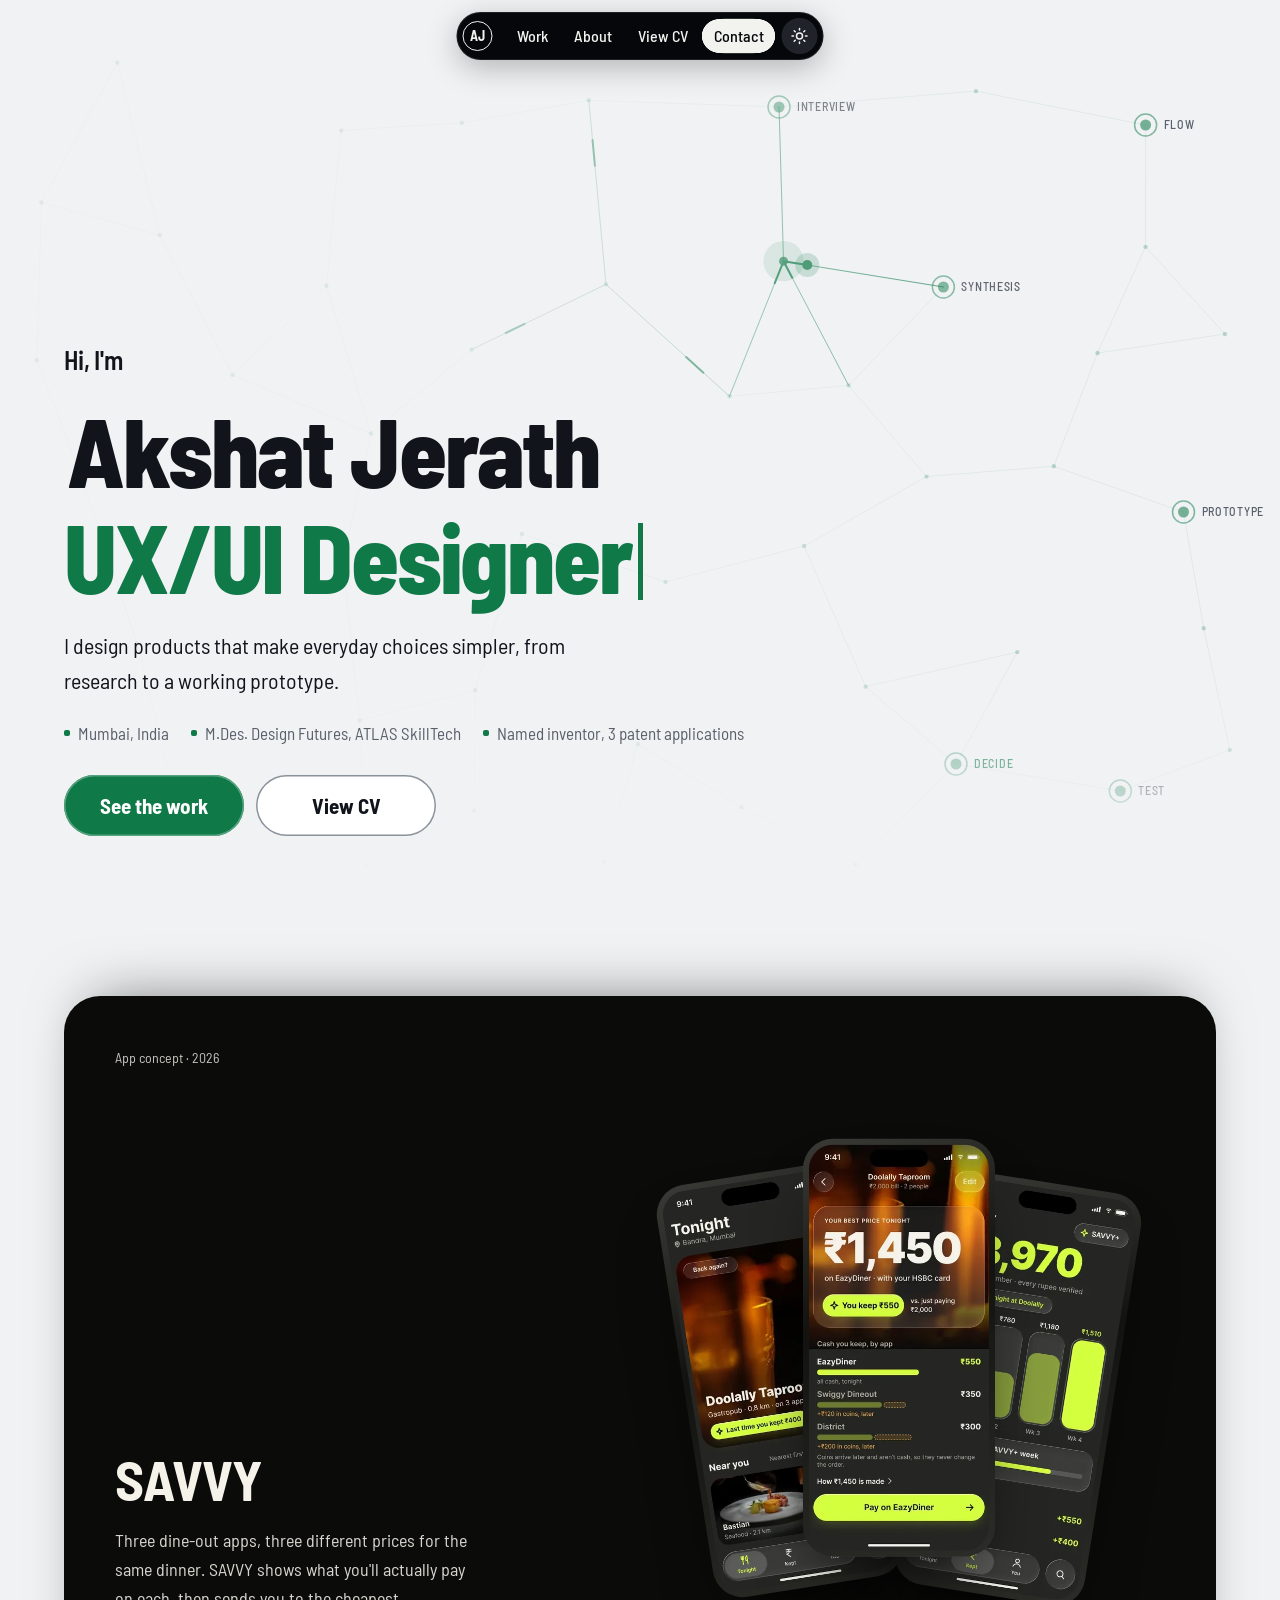
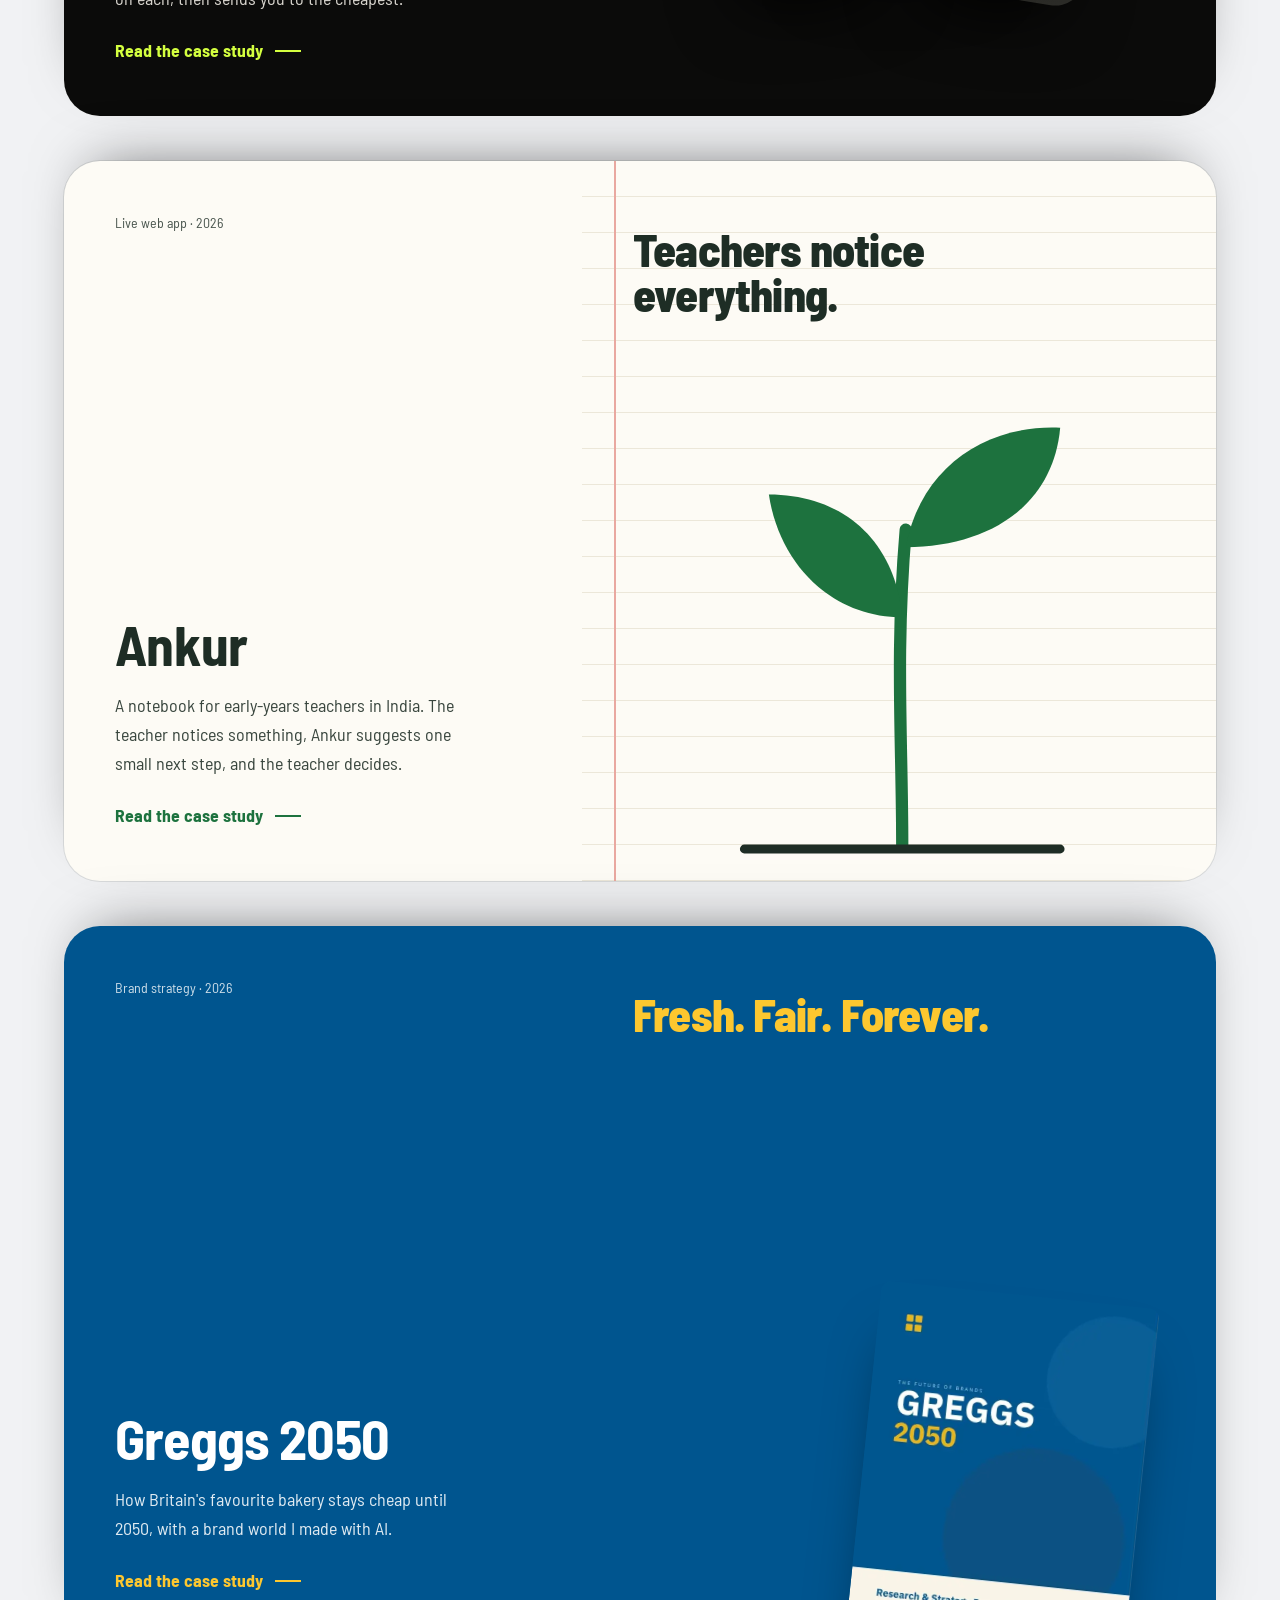
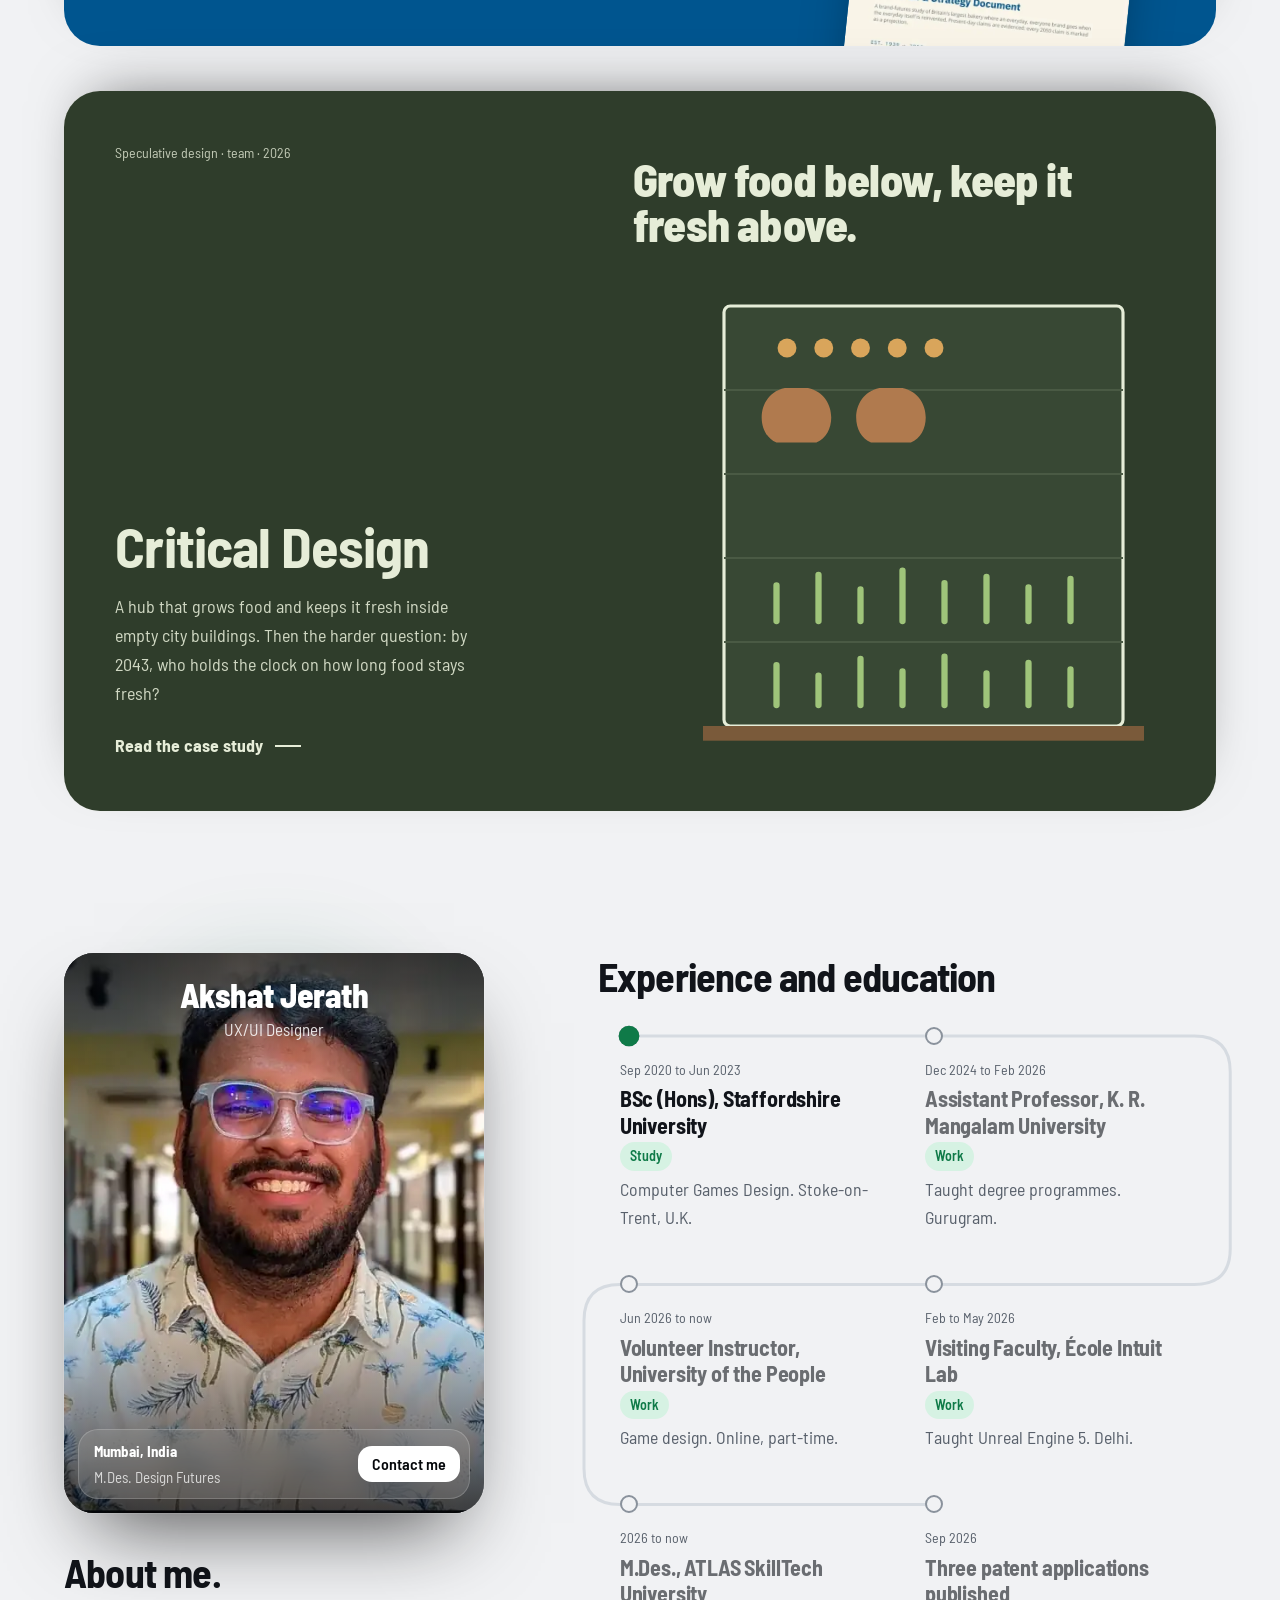
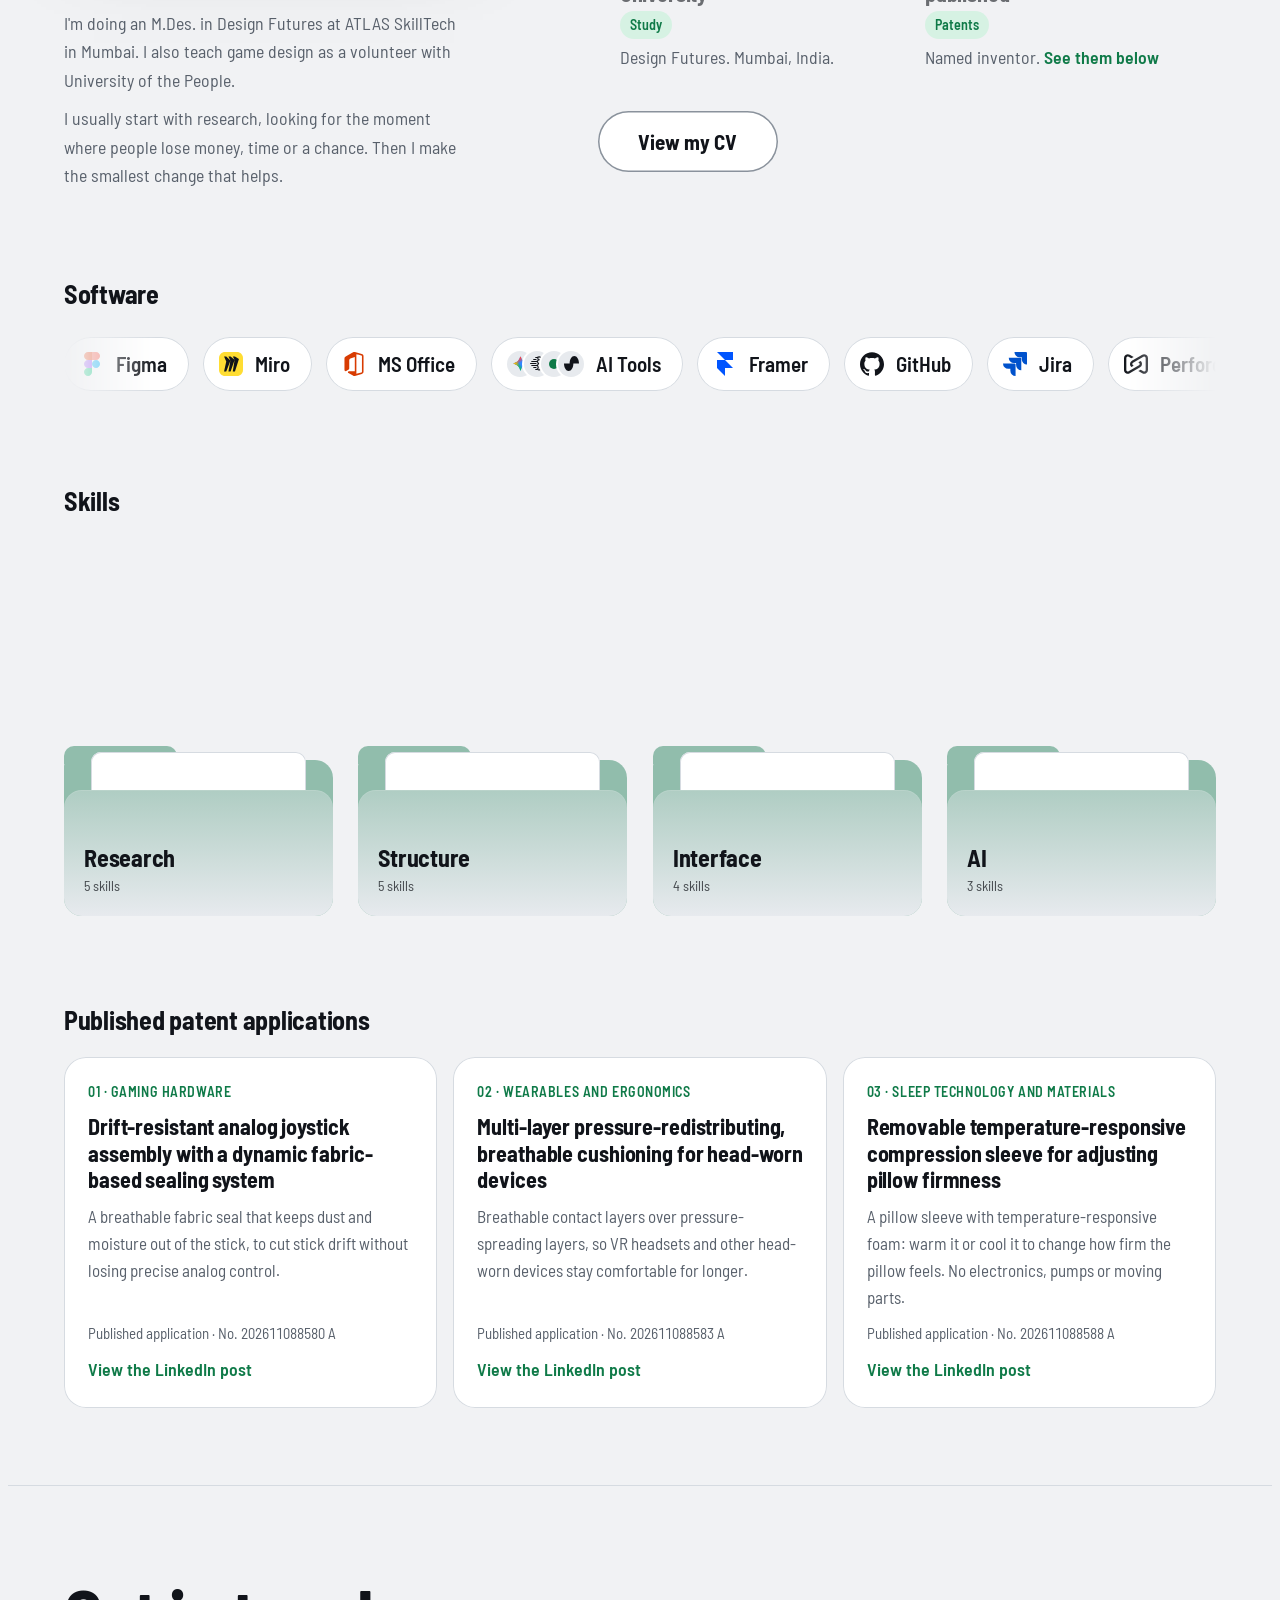
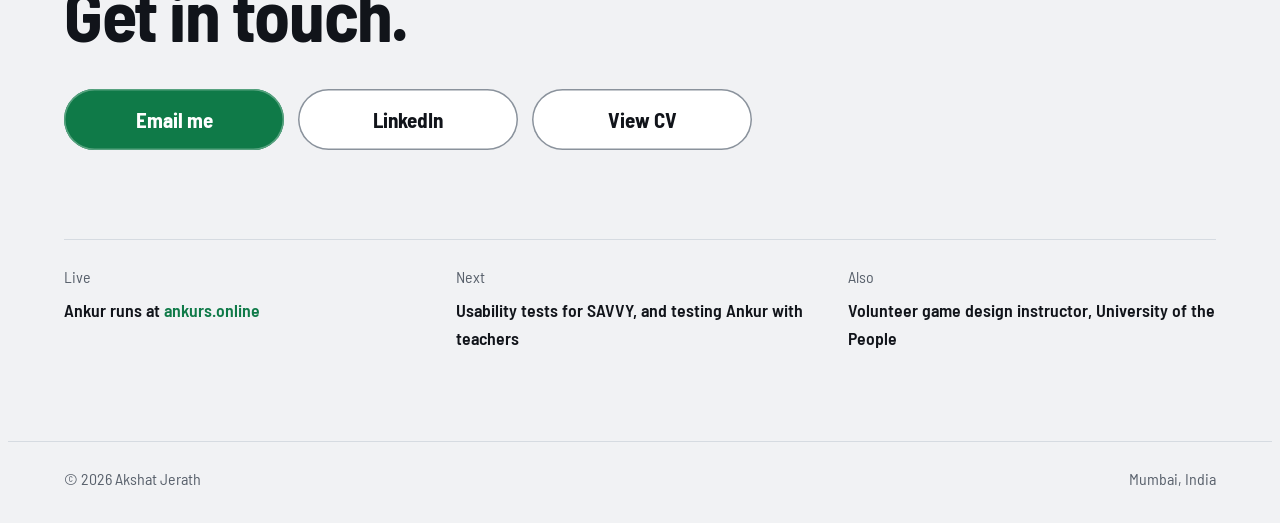
==== commit cd624e83: "update 17" ====
--- a/index.html
+++ b/index.html
@@ -70,7 +70,7 @@
 
 <header class="island" id="island">
   <a class="who" href="#top" aria-label="Akshat Jerath, home"><span class="av" aria-hidden="true">AJ</span></a>
-  <nav aria-label="Main"><a href="#work">Work</a><a href="#about">About</a><a class="cv" href="#" target="_blank" rel="noopener" data-me="cv" hidden>View CV</a><a href="#contact">Contact</a></nav>
+  <nav aria-label="Main"><a href="#work">Work</a><a href="#about">About</a><a class="cv" href="#" target="_blank" rel="noopener noreferrer" data-me="cv" hidden>View CV</a><a href="#contact">Contact</a></nav>
   <button type="button" class="theme" id="themeBtn" aria-label="Switch to day mode"><svg viewBox="0 0 24 24" width="18" height="18" aria-hidden="true"><g class="sun" fill="none" stroke="currentColor" stroke-width="2" stroke-linecap="round"><circle cx="12" cy="12" r="4"/><path d="M12 2v2M12 20v2M4.9 4.9l1.4 1.4M17.7 17.7l1.4 1.4M2 12h2M20 12h2M4.9 19.1l1.4-1.4M17.7 6.3l1.4-1.4"/></g><path class="moon" fill="currentColor" d="M20.5 14.2A8.5 8.5 0 0 1 9.8 3.5a8.5 8.5 0 1 0 10.7 10.7z"/></svg></button>
 </header>
 
@@ -91,7 +91,7 @@
         <li>M.Des. Design Futures, ATLAS SkillTech</li>
         <li>Named inventor, 3 patent applications</li>
       </ul>
-      <div class="cta"><a class="star solid" href="#work"><span>See the work</span></a><a class="star" href="#" target="_blank" rel="noopener" data-me="cv" hidden><span>View CV</span></a></div>
+      <div class="cta"><a class="star solid" href="#work"><span>See the work</span></a><a class="star" href="#" target="_blank" rel="noopener noreferrer" data-me="cv" hidden><span>View CV</span></a></div>
     </div>
   </section>
 
@@ -146,7 +146,7 @@
           <li><span class="tl-when">2026 to now</span><b>M.Des., ATLAS SkillTech University</b><span class="tl-kind">Study</span><p>Design Futures. Mumbai, India.</p></li>
           <li><span class="tl-when">Sep 2026</span><b>Three patent applications published</b><span class="tl-kind">Patents</span><p>Named inventor. <a class="lnk" href="#patents">See them below</a></p></li>
         </ol>
-        <div class="tl-cv"><a class="star" href="#" target="_blank" rel="noopener" data-me="cv" hidden><span>View my CV</span></a></div>
+        <div class="tl-cv"><a class="star" href="#" target="_blank" rel="noopener noreferrer" data-me="cv" hidden><span>View my CV</span></a></div>
       </div>
     </div>
 
@@ -170,20 +170,24 @@
     </div>
 
     <h3 class="sub-h">Skills</h3>
-    <div class="skills" data-skills>
-      <div class="col" tabindex="0" style="--i:0"><div class="t-h"><h4>Research</h4><small>5 skills</small></div><ul class="chips"><li style="--c:0">Interviews</li><li style="--c:1">Surveys</li><li style="--c:2">Field audits</li><li style="--c:3">Competitor audits</li><li style="--c:4">Desk research</li></ul></div>
-      <div class="col" tabindex="0" style="--i:1"><div class="t-h"><h4>Structure</h4><small>5 skills</small></div><ul class="chips"><li style="--c:0">User flows</li><li style="--c:1">Task flows</li><li style="--c:2">Information architecture</li><li style="--c:3">OOUX</li><li style="--c:4">Card sorting</li></ul></div>
-      <div class="col" tabindex="0" style="--i:2"><div class="t-h"><h4>Interface</h4><small>4 skills</small></div><ul class="chips"><li style="--c:0">Wireframes</li><li style="--c:1">Hi-fi UI</li><li style="--c:2">Design systems</li><li style="--c:3">iOS and Android</li></ul></div>
-      <div class="col" tabindex="0" style="--i:3"><div class="t-h"><h4>AI</h4><small>3 skills</small></div><ul class="chips"><li style="--c:0">Human-in-the-loop flows</li><li style="--c:1">AI image, video and sound pipelines</li><li style="--c:2">AI prototyping</li></ul></div>
+    <div class="folders">
+      <div class="fold" style="--n:5"><button type="button" class="f-btn" aria-expanded="false" aria-controls="f-research"><span class="f-back" aria-hidden="true"></span><span class="f-paper" aria-hidden="true"></span><span class="f-front"><b>Research</b><small>5 skills</small></span></button>
+        <ul class="f-notes" id="f-research"><li style="--i:0">Interviews</li><li style="--i:1">Surveys</li><li style="--i:2">Field audits</li><li style="--i:3">Competitor audits</li><li style="--i:4">Desk research</li></ul></div>
+      <div class="fold" style="--n:5"><button type="button" class="f-btn" aria-expanded="false" aria-controls="f-structure"><span class="f-back" aria-hidden="true"></span><span class="f-paper" aria-hidden="true"></span><span class="f-front"><b>Structure</b><small>5 skills</small></span></button>
+        <ul class="f-notes" id="f-structure"><li style="--i:0">User flows</li><li style="--i:1">Task flows</li><li style="--i:2">Information architecture</li><li style="--i:3">OOUX</li><li style="--i:4">Card sorting</li></ul></div>
+      <div class="fold" style="--n:4"><button type="button" class="f-btn" aria-expanded="false" aria-controls="f-interface"><span class="f-back" aria-hidden="true"></span><span class="f-paper" aria-hidden="true"></span><span class="f-front"><b>Interface</b><small>4 skills</small></span></button>
+        <ul class="f-notes" id="f-interface"><li style="--i:0">Wireframes</li><li style="--i:1">Hi-fi UI</li><li style="--i:2">Design systems</li><li style="--i:3">iOS and Android</li></ul></div>
+      <div class="fold" style="--n:3"><button type="button" class="f-btn" aria-expanded="false" aria-controls="f-ai"><span class="f-back" aria-hidden="true"></span><span class="f-paper" aria-hidden="true"></span><span class="f-front"><b>AI</b><small>3 skills</small></span></button>
+        <ul class="f-notes" id="f-ai"><li style="--i:0">Human-in-the-loop flows</li><li style="--i:1">AI image, video and sound pipelines</li><li style="--i:2">AI prototyping</li></ul></div>
     </div>
   </section>
 
   <section class="patents wrap" aria-labelledby="t-pat">
     <h2 class="sub-h" id="patents"><span id="t-pat">Published patent applications</span></h2>
     <ol class="pat">
-      <li><span class="pat-k">01 · Gaming hardware</span><b>Drift-resistant analog joystick assembly with a dynamic fabric-based sealing system</b><p>A breathable fabric seal that keeps dust and moisture out of the stick, to cut stick drift without losing precise analog control.</p><span class="pat-no">Published application · No. 202611088580 A</span><a class="lnk" aria-label="View the LinkedIn post: Drift-resistant analog joystick assembly with a dynamic fabric-based sealing system" href="https://lnkd.in/p/ds2dr_C7" target="_blank" rel="noopener">View the LinkedIn post</a></li>
-      <li><span class="pat-k">02 · Wearables and ergonomics</span><b>Multi-layer pressure-redistributing, breathable cushioning for head-worn devices</b><p>Breathable contact layers over pressure-spreading layers, so VR headsets and other head-worn devices stay comfortable for longer.</p><span class="pat-no">Published application · No. 202611088583 A</span><a class="lnk" aria-label="View the LinkedIn post: Multi-layer pressure-redistributing, breathable cushioning for head-worn devices" href="https://lnkd.in/p/dQrstNPh" target="_blank" rel="noopener">View the LinkedIn post</a></li>
-      <li><span class="pat-k">03 · Sleep technology and materials</span><b>Removable temperature-responsive compression sleeve for adjusting pillow firmness</b><p>A pillow sleeve with temperature-responsive foam: warm it or cool it to change how firm the pillow feels. No electronics, pumps or moving parts.</p><span class="pat-no">Published application · No. 202611088588 A</span><a class="lnk" aria-label="View the LinkedIn post: Removable temperature-responsive compression sleeve for adjusting pillow firmness" href="https://lnkd.in/p/dABMbFdi" target="_blank" rel="noopener">View the LinkedIn post</a></li>
+      <li><span class="pat-k">01 · Gaming hardware</span><b>Drift-resistant analog joystick assembly with a dynamic fabric-based sealing system</b><p>A breathable fabric seal that keeps dust and moisture out of the stick, to cut stick drift without losing precise analog control.</p><span class="pat-no">Published application · No. 202611088580 A</span><a class="lnk" aria-label="View the LinkedIn post: Drift-resistant analog joystick assembly with a dynamic fabric-based sealing system" href="https://lnkd.in/p/ds2dr_C7" target="_blank" rel="noopener noreferrer">View the LinkedIn post</a></li>
+      <li><span class="pat-k">02 · Wearables and ergonomics</span><b>Multi-layer pressure-redistributing, breathable cushioning for head-worn devices</b><p>Breathable contact layers over pressure-spreading layers, so VR headsets and other head-worn devices stay comfortable for longer.</p><span class="pat-no">Published application · No. 202611088583 A</span><a class="lnk" aria-label="View the LinkedIn post: Multi-layer pressure-redistributing, breathable cushioning for head-worn devices" href="https://lnkd.in/p/dQrstNPh" target="_blank" rel="noopener noreferrer">View the LinkedIn post</a></li>
+      <li><span class="pat-k">03 · Sleep technology and materials</span><b>Removable temperature-responsive compression sleeve for adjusting pillow firmness</b><p>A pillow sleeve with temperature-responsive foam: warm it or cool it to change how firm the pillow feels. No electronics, pumps or moving parts.</p><span class="pat-no">Published application · No. 202611088588 A</span><a class="lnk" aria-label="View the LinkedIn post: Removable temperature-responsive compression sleeve for adjusting pillow firmness" href="https://lnkd.in/p/dABMbFdi" target="_blank" rel="noopener noreferrer">View the LinkedIn post</a></li>
     </ol>
   </section>
 
@@ -192,11 +196,11 @@
     <h2 id="t-contact">Get in touch.</h2>
     <div class="ct-btns">
       <a class="star solid" href="#" data-me="email"><span>Email me</span></a>
-      <a class="star" href="#" target="_blank" rel="noopener" data-me="linkedin"><span>LinkedIn</span></a>
-      <a class="star" href="#" target="_blank" rel="noopener" data-me="cv" hidden><span>View CV</span></a>
+      <a class="star" href="#" target="_blank" rel="noopener noreferrer" data-me="linkedin"><span>LinkedIn</span></a>
+      <a class="star" href="#" target="_blank" rel="noopener noreferrer" data-me="cv" hidden><span>View CV</span></a>
     </div>
     <div class="ct-facts">
-      <div><span>Live</span><b>Ankur runs at <a class="lnk" href="https://ankurs.online" target="_blank" rel="noopener">ankurs.online</a></b></div>
+      <div><span>Live</span><b>Ankur runs at <a class="lnk" href="https://ankurs.online" target="_blank" rel="noopener noreferrer">ankurs.online</a></b></div>
       <div><span>Next</span><b>Usability tests for SAVVY, and testing Ankur with teachers</b></div>
       <div><span>Also</span><b>Volunteer game design instructor, University of the People</b></div>
     </div>
@@ -205,7 +209,6 @@
 
 <footer><div class="wrap"><span>© 2026 Akshat Jerath</span><span>Mumbai, India</span></div></footer>
 <script src="content.js" defer></script>
-<script src="pixel-card.js" defer></script>
 <script src="home.js" defer></script>
 <script src="nav.js" defer></script>
 </body>
--- a/base.css
+++ b/base.css
@@ -29,7 +29,7 @@
   --body:"Barlow Semi Condensed","Barlow Fallback","Bahnschrift",system-ui,sans-serif;
   --mono:"Barlow Semi Condensed","Barlow Fallback","Bahnschrift",system-ui,sans-serif; /* small labels use Barlow with tabular numerals (body rule below) */
   --ease:cubic-bezier(.65,.05,.25,1); --ease-out:cubic-bezier(.22,1,.36,1);
-  --maxw:1280px; --gut:clamp(16px,4vw,48px); --r:22px;
+  --maxw:1200px; --gut:22px; --sec:56px; --r:22px;
   color-scheme:dark;
 }
 @media (prefers-color-scheme: light){:root:not([data-theme="dark"]){
@@ -41,17 +41,21 @@
   --accent:#0F7A48; --accent-ink:#FFFFFF; --accent-soft:#D6F2E3; --hero-ink:#11141A; --band:#11141A; --band-ink:#F1F2F4;
   --draft:#7A4A00; --draft-soft:#FBEFD8; --bad:#B23A34; --rule:rgba(17,20,26,.08); --dec:#9A7100; --dec-soft:#FFF3C4; color-scheme:light}
 
+/* breakpoints: phone < 600, tablet portrait 600-899, tablet landscape / small laptop 900-1199, laptop 1200+ */
+@media (min-width:600px){:root{--gut:32px;--sec:72px}}
+@media (min-width:900px){:root{--gut:40px;--sec:80px}}
+@media (min-width:1200px){:root{--gut:56px;--sec:88px}}
 /* one scrollbar for the whole page: set on the root only, never on bands or sections */
 html{scrollbar-width:thin;scrollbar-color:var(--muted) var(--bg)}
 *{box-sizing:border-box}
 [hidden]{display:none!important}
 html{scroll-behavior:smooth}
-body{font-variant-numeric:tabular-nums;background:var(--bg);color:var(--ink);font:400 19px/1.6 var(--body);-webkit-font-smoothing:antialiased;overflow-x:hidden}
+body{font-variant-numeric:tabular-nums;background:var(--bg);color:var(--ink);font:400 clamp(16px,15.2px + .2vw,18px)/1.6 var(--body);-webkit-font-smoothing:antialiased;overflow-x:hidden}
 a{color:inherit}
 img{display:block;max-width:100%;height:auto}
 button{font:inherit;color:inherit}
-:focus-visible{outline:2px solid var(--accent);outline-offset:3px;border-radius:6px}
-.wrap{max-width:var(--maxw);margin-inline:auto;padding-inline:var(--gut)}
+:focus-visible{outline:2px solid var(--accent);outline-offset:2px;border-radius:6px}
+.wrap{max-width:calc(var(--maxw) + 2 * var(--gut));margin-inline:auto;padding-inline:var(--gut)}
 .mono{font:500 14px/1.4 var(--mono);letter-spacing:.05em;text-transform:uppercase}
 .dim{color:var(--muted)}
 .skip{position:absolute;left:-999px;top:8px;z-index:99;background:var(--ink);color:var(--bg);padding:8px 12px;border-radius:8px}
@@ -72,7 +76,7 @@
 .island .who{display:flex;align-items:center;gap:8px;padding-right:6px}
 .island .av{width:30px;height:30px;border-radius:50%;display:grid;place-items:center;background:transparent;border:1px solid #F2F3EF;color:#F2F3EF;font:700 14px/1 var(--display)}
 .island .nm{font:600 16px/1 var(--body);white-space:nowrap;overflow:hidden;max-width:120px;transition:max-width .4s var(--ease),opacity .3s}
-.island .st{display:flex;align-items:center;gap:7px;font:500 13px/1 var(--mono);letter-spacing:.03em;color:#B9BDB6;white-space:nowrap;max-width:0;opacity:0;overflow:hidden;transition:max-width .4s var(--ease),opacity .3s}
+.island .st{display:flex;align-items:center;gap:7px;font:500 14px/1 var(--mono);letter-spacing:.03em;color:#B9BDB6;white-space:nowrap;max-width:0;opacity:0;overflow:hidden;transition:max-width .4s var(--ease),opacity .3s}
 .island .st i,.open i{width:7px;height:7px;border-radius:50%;background:#5BE38A;box-shadow:0 0 0 3px rgba(91,227,138,.18);flex:none}
 .island:hover .st,.island:focus-within .st{max-width:220px;opacity:1}
 .island nav{display:flex;gap:2px}
@@ -127,7 +131,7 @@
 .smenu.open .sm-layer{transform:none}
 .sm-panel{display:flex;flex-direction:column;justify-content:space-between;padding:96px 28px 32px;background:var(--bg);color:var(--ink);overflow-y:auto}
 .sm-panel ol{list-style:none;margin:0;padding:0;display:grid;gap:6px}
-.sm-it a{display:block;overflow:hidden;text-decoration:none;font:800 clamp(34px,10vw,48px)/1.08 var(--display);letter-spacing:-0.015em}
+.sm-it a{display:block;overflow:hidden;text-decoration:none;font:700 clamp(34px,10vw,48px)/1.1 var(--display);letter-spacing:-0.015em}
 .sm-it span{display:flex;align-items:baseline;gap:12px;transform:translateY(110%) rotate(5deg);transform-origin:left bottom;transition:transform .6s var(--ease-out),color .2s}
 .sm-it small{font:500 14px/1 var(--mono);color:var(--accent);min-width:20px}
 .smenu.open .sm-it span{transform:none;transition-delay:calc(.3s + var(--i) * 60ms)}
@@ -138,6 +142,19 @@
 .sm-soc a{font-weight:600;text-decoration:none;color:var(--ink)}
 @media (max-width:720px){.island .nm,.island nav,.island .st{display:none}.sm-tog{display:inline-flex}}
 @media (prefers-reduced-motion:reduce){.sm-layer,.sm-it span,.sm-scrim,.sm-soc,.sm-tw span,.sm-plus{transition:none!important}}
+/* touch targets: 44px minimum on phones and tablets, 8px between controls. Real sizes, not just hit areas, so neighbours never overlap. */
+@media (max-width:1199px),(pointer:coarse){
+  .island{gap:8px;padding:4px}
+  .island .who{padding-right:0}
+  .island .av,.theme{width:44px;height:44px}
+  .island nav a{display:inline-flex;align-items:center;min-height:44px;padding:0 14px}
+  .island nav{gap:8px}
+  .sm-tog{height:44px;min-width:44px}
+  .sm-it a,.sm-soc a{display:inline-flex;align-items:center;min-height:44px}
+  .sm-it a{display:block}
+  .lb-bar button{min-height:44px;min-width:44px}
+  footer a{display:inline-flex;align-items:center;min-height:44px}
+}
 /* Lenis smooth scroll (vendor/lenis.min.js) */
 html.lenis,html.lenis body{height:auto}.lenis.lenis-smooth{scroll-behavior:auto!important}.lenis.lenis-stopped{overflow:clip}.lenis [data-lenis-prevent]{overscroll-behavior:contain}
 
@@ -151,3 +168,17 @@
 
 /* day / night: colours ease, nothing else */
 @media (prefers-reduced-motion:no-preference){body,.island,section{transition:background-color .25s ease,color .25s ease}}
+
+/* ===== type scale (sizing guide): phone 390 / tablet 820 / laptop 1280 and up, smooth in between ===== */
+:root{
+  --t-name:max(clamp(48px,26.2px + 5.58vw,72px),min(96px,29.2px + 5.22vw)); /* homepage name and role 48 / 72 / 96 */
+  --t-title:max(clamp(36px,28.7px + 1.86vw,44px),min(64px,8.3px + 4.35vw)); /* case study title 36 / 44 / 64 */
+  --t-short:max(clamp(52px,37.5px + 3.72vw,68px),min(88px,32.3px + 4.35vw)); /* short opening title (Greggs): 52 / 68 / 88 */
+  --t-proj:max(clamp(32px,24.7px + 1.86vw,40px),min(56px,11.5px + 3.48vw)); /* project card title 32 / 40 / 56 */
+  --t-h2:max(clamp(30px,24.6px + 1.395vw,36px),min(40px,28.9px + .87vw)); /* section heading 30 / 36 / 40 */
+  --t-sub:max(clamp(22px,20.2px + .465vw,24px),min(26px,20.4px + .435vw)); /* subheading 22 / 24 / 26 */
+  --t-intro:max(clamp(18px,16.2px + .465vw,20px),min(22px,16.4px + .435vw)); /* introductory paragraph 18 / 20 / 22 */
+  --t-body:max(clamp(16px,14.9px + .256vw,17px),min(18px,13.6px + .35vw)); /* body and card text 16 / 17 / 18 */
+  --t-num:max(clamp(40px,32.7px + 1.86vw,48px),min(56px,33.7px + 1.74vw)); /* featured research number 40 / 48 / 56 */
+  --t-contact:max(clamp(40px,25.5px + 3.72vw,56px),min(72px,27.5px + 3.48vw)); /* Get in touch 40 / 56 / 72 */
+}
--- a/home.css
+++ b/home.css
@@ -1,16 +1,17 @@
 /* Home page (index.html). Shared tokens, top nav, phone menu and footer come from base.css. */
-.home{--maxw:1560px} /* wider than the case studies, so big screens don't leave empty margins */
+.home{--maxw:1200px}
 .home section{position:relative}
 .eyebrow{font:600 16px/1.2 var(--body);color:var(--muted);margin-bottom:14px}
 
 /* ---------- hero ---------- */
 .hero{min-height:100svh;display:flex;align-items:flex-end;overflow:hidden;isolation:isolate}
 .hero-in{position:relative;z-index:2;width:100%;padding-top:120px;padding-bottom:clamp(40px,8vh,88px)}
+@media (max-width:899px){.hero{min-height:0;align-items:flex-start}.hero-in{padding-top:112px;padding-bottom:var(--sec)}}
 .hero::after{content:"";position:absolute;inset:0;z-index:1;pointer-events:none;
   background:linear-gradient(90deg,color-mix(in srgb,var(--bg) 70%,transparent) 0%,color-mix(in srgb,var(--bg) 62%,transparent) 40%,color-mix(in srgb,var(--bg) 30%,transparent) 62%,transparent 80%),linear-gradient(0deg,var(--bg) 0%,transparent 30%)}
 @media (max-width:1100px){.hero::after{background:linear-gradient(90deg,color-mix(in srgb,var(--bg) 96%,transparent) 0%,color-mix(in srgb,var(--bg) 94%,transparent) 72%,color-mix(in srgb,var(--bg) 70%,transparent) 88%,transparent 100%),linear-gradient(0deg,var(--bg) 0%,transparent 30%)}}
-.hero-h{display:block;font-weight:inherit;--rf:clamp(46px,10.6vw,212px)}
-.hi{display:block;font:600 clamp(22px,2.6vw,44px)/1.1 var(--display);color:var(--hero-ink);letter-spacing:-0.005em}
+.hero-h{display:block;font-weight:inherit;--rf:var(--t-name)}
+.hi{display:block;font:600 var(--t-sub)/1.2 var(--display);color:var(--hero-ink);letter-spacing:-0.005em}
 .role{display:block;min-height:.92em;font:800 var(--rf)/.92 var(--display);letter-spacing:-0.0225em;color:var(--accent)}
 .tt{display:block;width:min(100%,calc(var(--rf) * 5.6005));height:auto;overflow:visible;margin:.08em 0 .02em}
 .tt text{font-family:var(--display);font-weight:800;fill:var(--hero-ink);stroke:none}
@@ -18,7 +19,7 @@
 .tt .sel rect.h{fill:var(--bg);stroke:var(--accent);stroke-width:1.5}
 .tt .sel text{font:500 15px var(--mono);fill:var(--accent);stroke:none;stroke-dasharray:none;letter-spacing:.04em}
 .tt .sel{transition:opacity .25s}
-.lede{margin-top:clamp(20px,3vh,32px);max-width:46ch;font-size:clamp(19px,1.6vw,26px);line-height:1.45}
+.lede{margin-top:clamp(20px,3vh,32px);max-width:46ch;font-size:var(--t-intro);line-height:1.6}
 @keyframes blink{50%{opacity:0}}
 .caret{display:inline-block;width:.06em;height:.8em;margin-left:.06em;vertical-align:-.06em;background:var(--accent);animation:blink 1s steps(1) infinite}
 @media (prefers-reduced-motion:reduce){.caret{animation:none}}
@@ -31,16 +32,16 @@
 .mesh{position:absolute;inset:0;width:100%;height:100%;display:block;z-index:0}
 
 /* ---------- work: panels that stack as you scroll; the one underneath shrinks back ---------- */
-.work{padding:clamp(48px,7vw,96px) var(--gut) 0;max-width:var(--maxw);margin-inline:auto}
+.work{padding:var(--sec) var(--gut) 0;max-width:calc(var(--maxw) + 2 * var(--gut));margin-inline:auto}
 .stack{display:grid;gap:5vh;padding-bottom:6vh}
 .pj{--bgc:#0B0B0A;--ink2:#F5F2EA;--acc:#D4FF3F;position:sticky;top:calc(80px + var(--i) * 16px);height:min(80vh,760px);min-height:520px}
 .pj-in{display:grid;grid-template-columns:minmax(0,.9fr) minmax(0,1.1fr);height:100%;border-radius:36px;overflow:hidden;background:var(--bgc);color:var(--ink2);text-decoration:none;
   transform:scale(var(--s,1));transform-origin:50% 0;filter:brightness(var(--b,1));box-shadow:0 -20px 60px -30px rgba(0,0,0,.6),0 0 0 1px color-mix(in srgb,var(--ink2) 10%,transparent);transition:box-shadow .3s}
 .pj-in:hover{box-shadow:0 -20px 60px -30px rgba(0,0,0,.6),0 0 0 2px var(--acc)}
 .pj-text{display:flex;flex-direction:column;justify-content:flex-end;gap:16px;position:relative;padding:clamp(24px,4vw,64px)}
-.pj-meta{position:absolute;top:clamp(24px,4vw,64px);left:clamp(24px,4vw,64px);font-size:17px;opacity:.7}
-.pj h3{font:800 clamp(48px,7vw,120px)/.9 var(--display);letter-spacing:-0.0225em}
-.pj-text p:not(.pj-meta){max-width:40ch;font-size:clamp(17px,1.4vw,20px);color:color-mix(in srgb,var(--ink2) 88%,var(--bgc))}
+.pj-meta{position:absolute;top:clamp(24px,4vw,64px);left:clamp(24px,4vw,64px);font-size:14px;opacity:.8}
+.pj h3{font:700 var(--t-proj)/1.1 var(--display);letter-spacing:-0.015em}
+.pj-text p:not(.pj-meta){max-width:40ch;font-size:var(--t-body);line-height:1.6;color:color-mix(in srgb,var(--ink2) 88%,var(--bgc))}
 .pj-go{display:inline-flex;align-items:center;gap:12px;margin-top:8px;font-weight:700;color:var(--acc)}
 .pj-go::after{content:"";width:26px;height:2px;background:currentColor;transition:width .35s var(--ease-out)}
 .pj-in:hover .pj-go::after{width:56px}
@@ -69,12 +70,12 @@
 .pj-cd .pj-in:hover .pj-hub{transform:translateY(-3%)}
 
 /* ---------- about: card and intro on the left, the timeline on the right ---------- */
-.about{padding-block:clamp(72px,10vw,140px)}
+.about{padding-block:var(--sec)}
 .ab-grid{display:grid;grid-template-columns:minmax(0,.85fr) minmax(0,1.15fr);gap:clamp(36px,6vw,110px);align-items:start}
 .ab-left{position:sticky;top:96px}
-.ab-h{font-size:clamp(30px,3.4vw,48px);letter-spacing:-.035em;margin:36px 0 14px;max-width:16ch}
+.ab-h{font-size:var(--t-h2);line-height:1.15;letter-spacing:-.02em;margin:36px 0 14px;max-width:20ch}
 .ab-p{color:var(--muted);max-width:44ch;margin-top:10px}
-.tl-h{font-size:clamp(30px,3.4vw,48px);letter-spacing:-.035em;margin-bottom:28px}
+.tl-h{font-size:var(--t-h2);line-height:1.15;letter-spacing:-.02em;margin-bottom:28px}
 /* the timeline: a line draws down, each entry's dot pops as the line reaches it */
 .tl{position:relative;list-style:none;margin:0;padding:0 0 0 40px;display:grid;gap:clamp(26px,3vw,40px)}
 .tl::before,.tl::after{content:"";position:absolute;left:11px;top:8px;bottom:8px;width:2px;border-radius:2px;background:var(--hair)}
@@ -86,8 +87,8 @@
 .tl li::before{content:"";position:absolute;left:-36px;top:6px;width:16px;height:16px;border-radius:50%;background:var(--bg);border:2px solid var(--line);transition:scale .4s cubic-bezier(.34,1.56,.64,1)}
 .tl li::after{content:"";position:absolute;left:-36px;top:6px;width:16px;height:16px;border-radius:50%;background:var(--accent);opacity:0;transition:opacity .3s,scale .4s cubic-bezier(.34,1.56,.64,1)}
 .tl li.on::before{scale:1.15}.tl li.on::after{opacity:1;scale:1.15}
-.tl-when{font-size:16px;color:var(--muted);font-variant-numeric:tabular-nums}
-.tl b{font:700 clamp(20px,1.7vw,26px)/1.2 var(--display);letter-spacing:-0.0075em}
+.tl-when{font-size:14px;color:var(--muted);font-variant-numeric:tabular-nums}
+.tl b{font:700 clamp(18px,.7vw + 15px,22px)/1.2 var(--display);letter-spacing:-0.0075em}
 .tl-kind{justify-self:start;font-size:14px;font-weight:600;padding:3px 10px;border-radius:999px;background:var(--accent-soft);color:var(--accent)}
 .tl p{color:var(--muted);max-width:52ch}
 .tl-dot{display:none}
@@ -105,15 +106,15 @@
 /* patents */
 .pat{list-style:none;margin:0;padding:0;display:grid;grid-template-columns:repeat(3,minmax(0,1fr));gap:16px}
 .pat li{display:flex;flex-direction:column;gap:10px;padding:24px;border-radius:22px;background:var(--surface);box-shadow:inset 0 0 0 1px var(--hair);min-width:0}
-.pat-k{font-size:15px;font-weight:600;letter-spacing:.04em;text-transform:uppercase;color:var(--accent)}
-.pat b{font:700 22px/1.25 var(--display);letter-spacing:-0.005em}
+.pat-k{font-size:14px;font-weight:600;letter-spacing:.04em;text-transform:uppercase;color:var(--accent)}
+.pat b{font:700 22px/1.2 var(--display);letter-spacing:-0.005em}
 .pat p{color:var(--muted);font-size:17px}
 .pat-no{margin-top:auto;font-size:15px;color:var(--muted);font-variant-numeric:tabular-nums}
 .ct-btns .star{min-width:220px}
 .tl-cv{display:flex;flex-wrap:wrap;align-items:center;gap:14px 24px;margin-top:40px}
 
 .patents{padding-bottom:clamp(40px,6vw,80px)}.patents .sub-h{margin-top:0}
-.sub-h{font-size:clamp(24px,2.4vw,32px);margin:clamp(64px,8vw,110px) 0 22px;letter-spacing:-.02em}
+.sub-h{font-size:var(--t-sub);line-height:1.2;margin:var(--sec) 0 22px;letter-spacing:-.01em}
 
 /* Profile Card: tilts toward the pointer, with a light sheen */
 .pc-wrap{perspective:900px;width:min(100%,420px)}
@@ -147,29 +148,32 @@
 .loop .stk{display:flex}.loop .stk>span{width:26px;height:26px;margin-left:-9px;border-radius:50%;display:grid;place-items:center;background:var(--panel);box-shadow:0 0 0 2px var(--surface)}.loop .stk>span:first-child{margin-left:0}.loop .stk svg{width:15px;height:15px}.loop .stk .nl{margin:0}
 .loop svg{width:24px;height:24px}
 
-/* Skills: one card, four columns split by hairlines. Each column is a Pixel Card (pixel-card.js draws a canvas behind its text). */
-.skills{position:relative;isolation:isolate;overflow:clip;display:grid;grid-template-columns:repeat(4,minmax(0,1fr));border:1px solid var(--hair);border-radius:24px;background:var(--panel)}
-.skills .col{position:relative;overflow:hidden;display:flex;flex-direction:column;gap:20px;padding:clamp(20px,2.2vw,30px);--pc-c1:var(--ink);--pc-c2:color-mix(in srgb,var(--ink) 70%,var(--bg));--pc-c3:var(--muted);--pc-glow:var(--ink)}
-.skills .col+.col{border-left:1px solid var(--hair)}
-.skills .col:focus-visible{outline:2px solid var(--accent);outline-offset:-2px}
-.pixel-card-canvas{position:absolute;inset:0;width:100%;height:100%;pointer-events:none;z-index:0}
-.skills .col>:not(canvas){position:relative;z-index:1}
-.t-h{display:flex;align-items:baseline;flex-wrap:wrap;gap:4px 12px}
-.t-h h4{margin:0;font:800 28px/1 var(--display);letter-spacing:-0.01em}
-.t-h small{color:var(--muted);font-size:17px}
-.chips{list-style:none;margin:0;padding:0;display:flex;flex-wrap:wrap;gap:8px}
-.chips li{padding:9px 14px;border-radius:999px;background:var(--surface);border:1px solid var(--hair);font:600 17px/1.2 var(--body);transition:transform .2s,border-color .2s}
-.chips li:hover{transform:translateY(-1px);border-color:var(--accent)}
-/* entry: headings and chips fade up once, 60ms apart per column (home.js adds .arm, then .in) */
-.skills.arm .t-h,.skills.arm .chips li{opacity:0;translate:0 14px}
-.skills.arm.in .t-h{opacity:1;translate:none;transition:opacity .5s var(--ease-out),translate .5s var(--ease-out);transition-delay:calc(var(--i) * 60ms)}
-.skills.arm.in .chips li{opacity:1;translate:none;transition:opacity .45s var(--ease-out),translate .45s var(--ease-out),transform .2s,border-color .2s;transition-delay:calc(var(--i) * 60ms + 150ms + var(--c) * 30ms),calc(var(--i) * 60ms + 150ms + var(--c) * 30ms),0s,0s}
-@media (max-width:900px){.skills{grid-template-columns:repeat(2,minmax(0,1fr))}.skills .col:nth-child(3){border-left:0}.skills .col:nth-child(n+3){border-top:1px solid var(--hair)}}
-@media (max-width:520px){.skills{grid-template-columns:minmax(0,1fr)}.skills .col+.col{border-left:0;border-top:1px solid var(--hair)}}
+/* Folder Float: each group is a folder; its skills spring out as notes when it opens (hover, focus or tap; home.js sets .open).
+   Closed notes are clipped, not hidden, so screen readers, search and print still read every skill. */
+.folders{display:grid;grid-template-columns:repeat(4,minmax(0,1fr));gap:clamp(20px,3vw,40px) clamp(14px,2vw,28px);overflow-x:clip}
+.fold{position:relative;display:grid;align-content:end;padding-top:calc((var(--n) - 1) * var(--step));--step:3.25rem;--spring:cubic-bezier(.34,1.2,.64,1)}
+.f-btn{position:relative;display:block;height:170px;padding:0;border:0;background:none;cursor:pointer;text-align:left;perspective:600px;border-radius:18px;font:inherit;color:inherit}
+.f-btn:focus-visible{outline:2px solid var(--accent);outline-offset:4px}
+.f-back{position:absolute;inset:14px 0 0;border-radius:6px 18px 18px 18px;background:color-mix(in srgb,var(--accent) 40%,var(--panel))}
+.f-back::before{content:"";position:absolute;left:0;top:-14px;width:42%;height:18px;border-radius:10px 10px 0 0;background:inherit}
+.f-paper{position:absolute;left:10%;right:10%;top:6px;height:70%;border-radius:10px;background:var(--surface);box-shadow:inset 0 0 0 1px var(--hair);transition:transform .35s var(--spring)}
+.f-front{position:absolute;inset:44px 0 0;z-index:2;display:flex;flex-direction:column;justify-content:flex-end;padding:18px 20px;border-radius:18px;color:var(--ink);
+  background:linear-gradient(180deg,color-mix(in srgb,var(--accent) 26%,var(--panel)),var(--panel));box-shadow:inset 0 1px 0 rgba(255,255,255,.12);transform-origin:bottom;transition:transform .35s var(--spring)}
+.f-front b{font:700 24px/1.1 var(--display);letter-spacing:-0.01em}
+.f-front small{color:var(--ink);opacity:.75;font-size:14px;margin-top:4px}
+.fold.open .f-front{transform:rotateX(-22deg)}
+.fold.open .f-paper{transform:translateY(-14px)}
+.f-notes{list-style:none;margin:0;padding:0;position:absolute;left:0;right:0;bottom:118px;z-index:1;pointer-events:none}
+.f-notes li{position:absolute;left:50%;bottom:0;width:max-content;max-width:min(250px,100%);padding:9px 14px;border-radius:14px;background:var(--ink);color:var(--bg);font:600 14px/1.2 var(--body);text-align:center;
+  box-shadow:0 10px 24px -10px rgba(0,0,0,.5);transform:translate(-50%,40px) scale(.5);opacity:0;clip-path:inset(50%);transition:transform .35s var(--spring),opacity .25s;transition-delay:calc((var(--n) - var(--i)) * 20ms)}
+.fold.open .f-notes li{opacity:1;clip-path:none;transform:translate(calc(-50% + var(--x)),calc(var(--k) * var(--step) * -1)) scale(1) rotate(var(--r));transition-delay:calc(var(--i) * 35ms)}
+@media print{.f-notes{position:static}.f-notes li{position:static;opacity:1;clip-path:none;transform:none;width:auto;max-width:none;box-shadow:none}.fold{padding-top:0}}
+@media (max-width:899px){.folders{grid-template-columns:repeat(2,minmax(0,1fr))}}
+@media (max-width:519px){.folders{grid-template-columns:minmax(0,1fr)}}
 
 /* ---------- contact ---------- */
-.contact{padding-block:clamp(72px,11vw,150px);border-top:1px solid var(--hair)}
-.contact h2{font:800 clamp(64px,12vw,184px)/.88 var(--display);letter-spacing:-0.025em}
+.contact{padding-block:var(--sec);border-top:1px solid var(--hair)}
+.contact h2{font:700 var(--t-contact)/1.1 var(--display);letter-spacing:-0.02em}
 
 .ct-btns{display:flex;flex-wrap:wrap;gap:14px;margin-top:36px}
 /* Star Border: a light with a short tail runs round the edge of each button */
@@ -190,7 +194,7 @@
   .pat{grid-template-columns:minmax(0,1fr)}
   .ab-grid{grid-template-columns:minmax(0,1fr)}.ab-left{position:static}
 }
-@media (max-width:760px){
+@media (max-width:899px){
   .hero::after{background:linear-gradient(180deg,color-mix(in srgb,var(--bg) 55%,transparent) 0%,color-mix(in srgb,var(--bg) 93%,transparent) 30%,color-mix(in srgb,var(--bg) 96%,transparent) 55%,var(--bg) 85%)}
   .pj{height:auto;min-height:0;top:calc(72px + var(--i) * 10px)}
   .pj-in{grid-template-columns:minmax(0,1fr);height:auto}
@@ -208,5 +212,11 @@
   .loop-track{animation:none;flex-wrap:wrap;width:auto}.loop{-webkit-mask:none;mask:none}
   
   .pc{transition:none}
-  .chips li{transition:none}
-}
+  .f-front,.f-paper,.f-notes li{transition:none}
+}
+
+/* touch targets: 44px minimum on phones and tablets */
+@media (max-width:1199px),(pointer:coarse){
+  .lnk{display:inline-flex;align-items:center;min-height:44px}
+  .pc-bar a{display:inline-flex;align-items:center;min-height:44px}
+}
--- a/home.css
+++ b/home.css
@@ -1,16 +1,17 @@
 /* Home page (index.html). Shared tokens, top nav, phone menu and footer come from base.css. */
-.home{--maxw:1560px} /* wider than the case studies, so big screens don't leave empty margins */
+.home{--maxw:1200px}
 .home section{position:relative}
 .eyebrow{font:600 16px/1.2 var(--body);color:var(--muted);margin-bottom:14px}
 
 /* ---------- hero ---------- */
 .hero{min-height:100svh;display:flex;align-items:flex-end;overflow:hidden;isolation:isolate}
 .hero-in{position:relative;z-index:2;width:100%;padding-top:120px;padding-bottom:clamp(40px,8vh,88px)}
+@media (max-width:899px){.hero{min-height:0;align-items:flex-start}.hero-in{padding-top:112px;padding-bottom:var(--sec)}}
 .hero::after{content:"";position:absolute;inset:0;z-index:1;pointer-events:none;
   background:linear-gradient(90deg,color-mix(in srgb,var(--bg) 70%,transparent) 0%,color-mix(in srgb,var(--bg) 62%,transparent) 40%,color-mix(in srgb,var(--bg) 30%,transparent) 62%,transparent 80%),linear-gradient(0deg,var(--bg) 0%,transparent 30%)}
 @media (max-width:1100px){.hero::after{background:linear-gradient(90deg,color-mix(in srgb,var(--bg) 96%,transparent) 0%,color-mix(in srgb,var(--bg) 94%,transparent) 72%,color-mix(in srgb,var(--bg) 70%,transparent) 88%,transparent 100%),linear-gradient(0deg,var(--bg) 0%,transparent 30%)}}
-.hero-h{display:block;font-weight:inherit;--rf:clamp(46px,10.6vw,212px)}
-.hi{display:block;font:600 clamp(22px,2.6vw,44px)/1.1 var(--display);color:var(--hero-ink);letter-spacing:-0.005em}
+.hero-h{display:block;font-weight:inherit;--rf:var(--t-name)}
+.hi{display:block;font:600 var(--t-sub)/1.2 var(--display);color:var(--hero-ink);letter-spacing:-0.005em}
 .role{display:block;min-height:.92em;font:800 var(--rf)/.92 var(--display);letter-spacing:-0.0225em;color:var(--accent)}
 .tt{display:block;width:min(100%,calc(var(--rf) * 5.6005));height:auto;overflow:visible;margin:.08em 0 .02em}
 .tt text{font-family:var(--display);font-weight:800;fill:var(--hero-ink);stroke:none}
@@ -18,7 +19,7 @@
 .tt .sel rect.h{fill:var(--bg);stroke:var(--accent);stroke-width:1.5}
 .tt .sel text{font:500 15px var(--mono);fill:var(--accent);stroke:none;stroke-dasharray:none;letter-spacing:.04em}
 .tt .sel{transition:opacity .25s}
-.lede{margin-top:clamp(20px,3vh,32px);max-width:46ch;font-size:clamp(19px,1.6vw,26px);line-height:1.45}
+.lede{margin-top:clamp(20px,3vh,32px);max-width:46ch;font-size:var(--t-intro);line-height:1.6}
 @keyframes blink{50%{opacity:0}}
 .caret{display:inline-block;width:.06em;height:.8em;margin-left:.06em;vertical-align:-.06em;background:var(--accent);animation:blink 1s steps(1) infinite}
 @media (prefers-reduced-motion:reduce){.caret{animation:none}}
@@ -31,16 +32,16 @@
 .mesh{position:absolute;inset:0;width:100%;height:100%;display:block;z-index:0}
 
 /* ---------- work: panels that stack as you scroll; the one underneath shrinks back ---------- */
-.work{padding:clamp(48px,7vw,96px) var(--gut) 0;max-width:var(--maxw);margin-inline:auto}
+.work{padding:var(--sec) var(--gut) 0;max-width:calc(var(--maxw) + 2 * var(--gut));margin-inline:auto}
 .stack{display:grid;gap:5vh;padding-bottom:6vh}
 .pj{--bgc:#0B0B0A;--ink2:#F5F2EA;--acc:#D4FF3F;position:sticky;top:calc(80px + var(--i) * 16px);height:min(80vh,760px);min-height:520px}
 .pj-in{display:grid;grid-template-columns:minmax(0,.9fr) minmax(0,1.1fr);height:100%;border-radius:36px;overflow:hidden;background:var(--bgc);color:var(--ink2);text-decoration:none;
   transform:scale(var(--s,1));transform-origin:50% 0;filter:brightness(var(--b,1));box-shadow:0 -20px 60px -30px rgba(0,0,0,.6),0 0 0 1px color-mix(in srgb,var(--ink2) 10%,transparent);transition:box-shadow .3s}
 .pj-in:hover{box-shadow:0 -20px 60px -30px rgba(0,0,0,.6),0 0 0 2px var(--acc)}
 .pj-text{display:flex;flex-direction:column;justify-content:flex-end;gap:16px;position:relative;padding:clamp(24px,4vw,64px)}
-.pj-meta{position:absolute;top:clamp(24px,4vw,64px);left:clamp(24px,4vw,64px);font-size:17px;opacity:.7}
-.pj h3{font:800 clamp(48px,7vw,120px)/.9 var(--display);letter-spacing:-0.0225em}
-.pj-text p:not(.pj-meta){max-width:40ch;font-size:clamp(17px,1.4vw,20px);color:color-mix(in srgb,var(--ink2) 88%,var(--bgc))}
+.pj-meta{position:absolute;top:clamp(24px,4vw,64px);left:clamp(24px,4vw,64px);font-size:14px;opacity:.8}
+.pj h3{font:700 var(--t-proj)/1.1 var(--display);letter-spacing:-0.015em}
+.pj-text p:not(.pj-meta){max-width:40ch;font-size:var(--t-body);line-height:1.6;color:color-mix(in srgb,var(--ink2) 88%,var(--bgc))}
 .pj-go{display:inline-flex;align-items:center;gap:12px;margin-top:8px;font-weight:700;color:var(--acc)}
 .pj-go::after{content:"";width:26px;height:2px;background:currentColor;transition:width .35s var(--ease-out)}
 .pj-in:hover .pj-go::after{width:56px}
@@ -69,12 +70,12 @@
 .pj-cd .pj-in:hover .pj-hub{transform:translateY(-3%)}
 
 /* ---------- about: card and intro on the left, the timeline on the right ---------- */
-.about{padding-block:clamp(72px,10vw,140px)}
+.about{padding-block:var(--sec)}
 .ab-grid{display:grid;grid-template-columns:minmax(0,.85fr) minmax(0,1.15fr);gap:clamp(36px,6vw,110px);align-items:start}
 .ab-left{position:sticky;top:96px}
-.ab-h{font-size:clamp(30px,3.4vw,48px);letter-spacing:-.035em;margin:36px 0 14px;max-width:16ch}
+.ab-h{font-size:var(--t-h2);line-height:1.15;letter-spacing:-.02em;margin:36px 0 14px;max-width:20ch}
 .ab-p{color:var(--muted);max-width:44ch;margin-top:10px}
-.tl-h{font-size:clamp(30px,3.4vw,48px);letter-spacing:-.035em;margin-bottom:28px}
+.tl-h{font-size:var(--t-h2);line-height:1.15;letter-spacing:-.02em;margin-bottom:28px}
 /* the timeline: a line draws down, each entry's dot pops as the line reaches it */
 .tl{position:relative;list-style:none;margin:0;padding:0 0 0 40px;display:grid;gap:clamp(26px,3vw,40px)}
 .tl::before,.tl::after{content:"";position:absolute;left:11px;top:8px;bottom:8px;width:2px;border-radius:2px;background:var(--hair)}
@@ -86,8 +87,8 @@
 .tl li::before{content:"";position:absolute;left:-36px;top:6px;width:16px;height:16px;border-radius:50%;background:var(--bg);border:2px solid var(--line);transition:scale .4s cubic-bezier(.34,1.56,.64,1)}
 .tl li::after{content:"";position:absolute;left:-36px;top:6px;width:16px;height:16px;border-radius:50%;background:var(--accent);opacity:0;transition:opacity .3s,scale .4s cubic-bezier(.34,1.56,.64,1)}
 .tl li.on::before{scale:1.15}.tl li.on::after{opacity:1;scale:1.15}
-.tl-when{font-size:16px;color:var(--muted);font-variant-numeric:tabular-nums}
-.tl b{font:700 clamp(20px,1.7vw,26px)/1.2 var(--display);letter-spacing:-0.0075em}
+.tl-when{font-size:14px;color:var(--muted);font-variant-numeric:tabular-nums}
+.tl b{font:700 clamp(18px,.7vw + 15px,22px)/1.2 var(--display);letter-spacing:-0.0075em}
 .tl-kind{justify-self:start;font-size:14px;font-weight:600;padding:3px 10px;border-radius:999px;background:var(--accent-soft);color:var(--accent)}
 .tl p{color:var(--muted);max-width:52ch}
 .tl-dot{display:none}
@@ -105,15 +106,15 @@
 /* patents */
 .pat{list-style:none;margin:0;padding:0;display:grid;grid-template-columns:repeat(3,minmax(0,1fr));gap:16px}
 .pat li{display:flex;flex-direction:column;gap:10px;padding:24px;border-radius:22px;background:var(--surface);box-shadow:inset 0 0 0 1px var(--hair);min-width:0}
-.pat-k{font-size:15px;font-weight:600;letter-spacing:.04em;text-transform:uppercase;color:var(--accent)}
-.pat b{font:700 22px/1.25 var(--display);letter-spacing:-0.005em}
+.pat-k{font-size:14px;font-weight:600;letter-spacing:.04em;text-transform:uppercase;color:var(--accent)}
+.pat b{font:700 22px/1.2 var(--display);letter-spacing:-0.005em}
 .pat p{color:var(--muted);font-size:17px}
 .pat-no{margin-top:auto;font-size:15px;color:var(--muted);font-variant-numeric:tabular-nums}
 .ct-btns .star{min-width:220px}
 .tl-cv{display:flex;flex-wrap:wrap;align-items:center;gap:14px 24px;margin-top:40px}
 
 .patents{padding-bottom:clamp(40px,6vw,80px)}.patents .sub-h{margin-top:0}
-.sub-h{font-size:clamp(24px,2.4vw,32px);margin:clamp(64px,8vw,110px) 0 22px;letter-spacing:-.02em}
+.sub-h{font-size:var(--t-sub);line-height:1.2;margin:var(--sec) 0 22px;letter-spacing:-.01em}
 
 /* Profile Card: tilts toward the pointer, with a light sheen */
 .pc-wrap{perspective:900px;width:min(100%,420px)}
@@ -147,29 +148,32 @@
 .loop .stk{display:flex}.loop .stk>span{width:26px;height:26px;margin-left:-9px;border-radius:50%;display:grid;place-items:center;background:var(--panel);box-shadow:0 0 0 2px var(--surface)}.loop .stk>span:first-child{margin-left:0}.loop .stk svg{width:15px;height:15px}.loop .stk .nl{margin:0}
 .loop svg{width:24px;height:24px}
 
-/* Skills: one card, four columns split by hairlines. Each column is a Pixel Card (pixel-card.js draws a canvas behind its text). */
-.skills{position:relative;isolation:isolate;overflow:clip;display:grid;grid-template-columns:repeat(4,minmax(0,1fr));border:1px solid var(--hair);border-radius:24px;background:var(--panel)}
-.skills .col{position:relative;overflow:hidden;display:flex;flex-direction:column;gap:20px;padding:clamp(20px,2.2vw,30px);--pc-c1:var(--ink);--pc-c2:color-mix(in srgb,var(--ink) 70%,var(--bg));--pc-c3:var(--muted);--pc-glow:var(--ink)}
-.skills .col+.col{border-left:1px solid var(--hair)}
-.skills .col:focus-visible{outline:2px solid var(--accent);outline-offset:-2px}
-.pixel-card-canvas{position:absolute;inset:0;width:100%;height:100%;pointer-events:none;z-index:0}
-.skills .col>:not(canvas){position:relative;z-index:1}
-.t-h{display:flex;align-items:baseline;flex-wrap:wrap;gap:4px 12px}
-.t-h h4{margin:0;font:800 28px/1 var(--display);letter-spacing:-0.01em}
-.t-h small{color:var(--muted);font-size:17px}
-.chips{list-style:none;margin:0;padding:0;display:flex;flex-wrap:wrap;gap:8px}
-.chips li{padding:9px 14px;border-radius:999px;background:var(--surface);border:1px solid var(--hair);font:600 17px/1.2 var(--body);transition:transform .2s,border-color .2s}
-.chips li:hover{transform:translateY(-1px);border-color:var(--accent)}
-/* entry: headings and chips fade up once, 60ms apart per column (home.js adds .arm, then .in) */
-.skills.arm .t-h,.skills.arm .chips li{opacity:0;translate:0 14px}
-.skills.arm.in .t-h{opacity:1;translate:none;transition:opacity .5s var(--ease-out),translate .5s var(--ease-out);transition-delay:calc(var(--i) * 60ms)}
-.skills.arm.in .chips li{opacity:1;translate:none;transition:opacity .45s var(--ease-out),translate .45s var(--ease-out),transform .2s,border-color .2s;transition-delay:calc(var(--i) * 60ms + 150ms + var(--c) * 30ms),calc(var(--i) * 60ms + 150ms + var(--c) * 30ms),0s,0s}
-@media (max-width:900px){.skills{grid-template-columns:repeat(2,minmax(0,1fr))}.skills .col:nth-child(3){border-left:0}.skills .col:nth-child(n+3){border-top:1px solid var(--hair)}}
-@media (max-width:520px){.skills{grid-template-columns:minmax(0,1fr)}.skills .col+.col{border-left:0;border-top:1px solid var(--hair)}}
+/* Folder Float: each group is a folder; its skills spring out as notes when it opens (hover, focus or tap; home.js sets .open).
+   Closed notes are clipped, not hidden, so screen readers, search and print still read every skill. */
+.folders{display:grid;grid-template-columns:repeat(4,minmax(0,1fr));gap:clamp(20px,3vw,40px) clamp(14px,2vw,28px);overflow-x:clip}
+.fold{position:relative;display:grid;align-content:end;padding-top:calc((var(--n) - 1) * var(--step));--step:3.25rem;--spring:cubic-bezier(.34,1.2,.64,1)}
+.f-btn{position:relative;display:block;height:170px;padding:0;border:0;background:none;cursor:pointer;text-align:left;perspective:600px;border-radius:18px;font:inherit;color:inherit}
+.f-btn:focus-visible{outline:2px solid var(--accent);outline-offset:4px}
+.f-back{position:absolute;inset:14px 0 0;border-radius:6px 18px 18px 18px;background:color-mix(in srgb,var(--accent) 40%,var(--panel))}
+.f-back::before{content:"";position:absolute;left:0;top:-14px;width:42%;height:18px;border-radius:10px 10px 0 0;background:inherit}
+.f-paper{position:absolute;left:10%;right:10%;top:6px;height:70%;border-radius:10px;background:var(--surface);box-shadow:inset 0 0 0 1px var(--hair);transition:transform .35s var(--spring)}
+.f-front{position:absolute;inset:44px 0 0;z-index:2;display:flex;flex-direction:column;justify-content:flex-end;padding:18px 20px;border-radius:18px;color:var(--ink);
+  background:linear-gradient(180deg,color-mix(in srgb,var(--accent) 26%,var(--panel)),var(--panel));box-shadow:inset 0 1px 0 rgba(255,255,255,.12);transform-origin:bottom;transition:transform .35s var(--spring)}
+.f-front b{font:700 24px/1.1 var(--display);letter-spacing:-0.01em}
+.f-front small{color:var(--ink);opacity:.75;font-size:14px;margin-top:4px}
+.fold.open .f-front{transform:rotateX(-22deg)}
+.fold.open .f-paper{transform:translateY(-14px)}
+.f-notes{list-style:none;margin:0;padding:0;position:absolute;left:0;right:0;bottom:118px;z-index:1;pointer-events:none}
+.f-notes li{position:absolute;left:50%;bottom:0;width:max-content;max-width:min(250px,100%);padding:9px 14px;border-radius:14px;background:var(--ink);color:var(--bg);font:600 14px/1.2 var(--body);text-align:center;
+  box-shadow:0 10px 24px -10px rgba(0,0,0,.5);transform:translate(-50%,40px) scale(.5);opacity:0;clip-path:inset(50%);transition:transform .35s var(--spring),opacity .25s;transition-delay:calc((var(--n) - var(--i)) * 20ms)}
+.fold.open .f-notes li{opacity:1;clip-path:none;transform:translate(calc(-50% + var(--x)),calc(var(--k) * var(--step) * -1)) scale(1) rotate(var(--r));transition-delay:calc(var(--i) * 35ms)}
+@media print{.f-notes{position:static}.f-notes li{position:static;opacity:1;clip-path:none;transform:none;width:auto;max-width:none;box-shadow:none}.fold{padding-top:0}}
+@media (max-width:899px){.folders{grid-template-columns:repeat(2,minmax(0,1fr))}}
+@media (max-width:519px){.folders{grid-template-columns:minmax(0,1fr)}}
 
 /* ---------- contact ---------- */
-.contact{padding-block:clamp(72px,11vw,150px);border-top:1px solid var(--hair)}
-.contact h2{font:800 clamp(64px,12vw,184px)/.88 var(--display);letter-spacing:-0.025em}
+.contact{padding-block:var(--sec);border-top:1px solid var(--hair)}
+.contact h2{font:700 var(--t-contact)/1.1 var(--display);letter-spacing:-0.02em}
 
 .ct-btns{display:flex;flex-wrap:wrap;gap:14px;margin-top:36px}
 /* Star Border: a light with a short tail runs round the edge of each button */
@@ -190,7 +194,7 @@
   .pat{grid-template-columns:minmax(0,1fr)}
   .ab-grid{grid-template-columns:minmax(0,1fr)}.ab-left{position:static}
 }
-@media (max-width:760px){
+@media (max-width:899px){
   .hero::after{background:linear-gradient(180deg,color-mix(in srgb,var(--bg) 55%,transparent) 0%,color-mix(in srgb,var(--bg) 93%,transparent) 30%,color-mix(in srgb,var(--bg) 96%,transparent) 55%,var(--bg) 85%)}
   .pj{height:auto;min-height:0;top:calc(72px + var(--i) * 10px)}
   .pj-in{grid-template-columns:minmax(0,1fr);height:auto}
@@ -208,5 +212,11 @@
   .loop-track{animation:none;flex-wrap:wrap;width:auto}.loop{-webkit-mask:none;mask:none}
   
   .pc{transition:none}
-  .chips li{transition:none}
-}
+  .f-front,.f-paper,.f-notes li{transition:none}
+}
+
+/* touch targets: 44px minimum on phones and tablets */
+@media (max-width:1199px),(pointer:coarse){
+  .lnk{display:inline-flex;align-items:center;min-height:44px}
+  .pc-bar a{display:inline-flex;align-items:center;min-height:44px}
+}
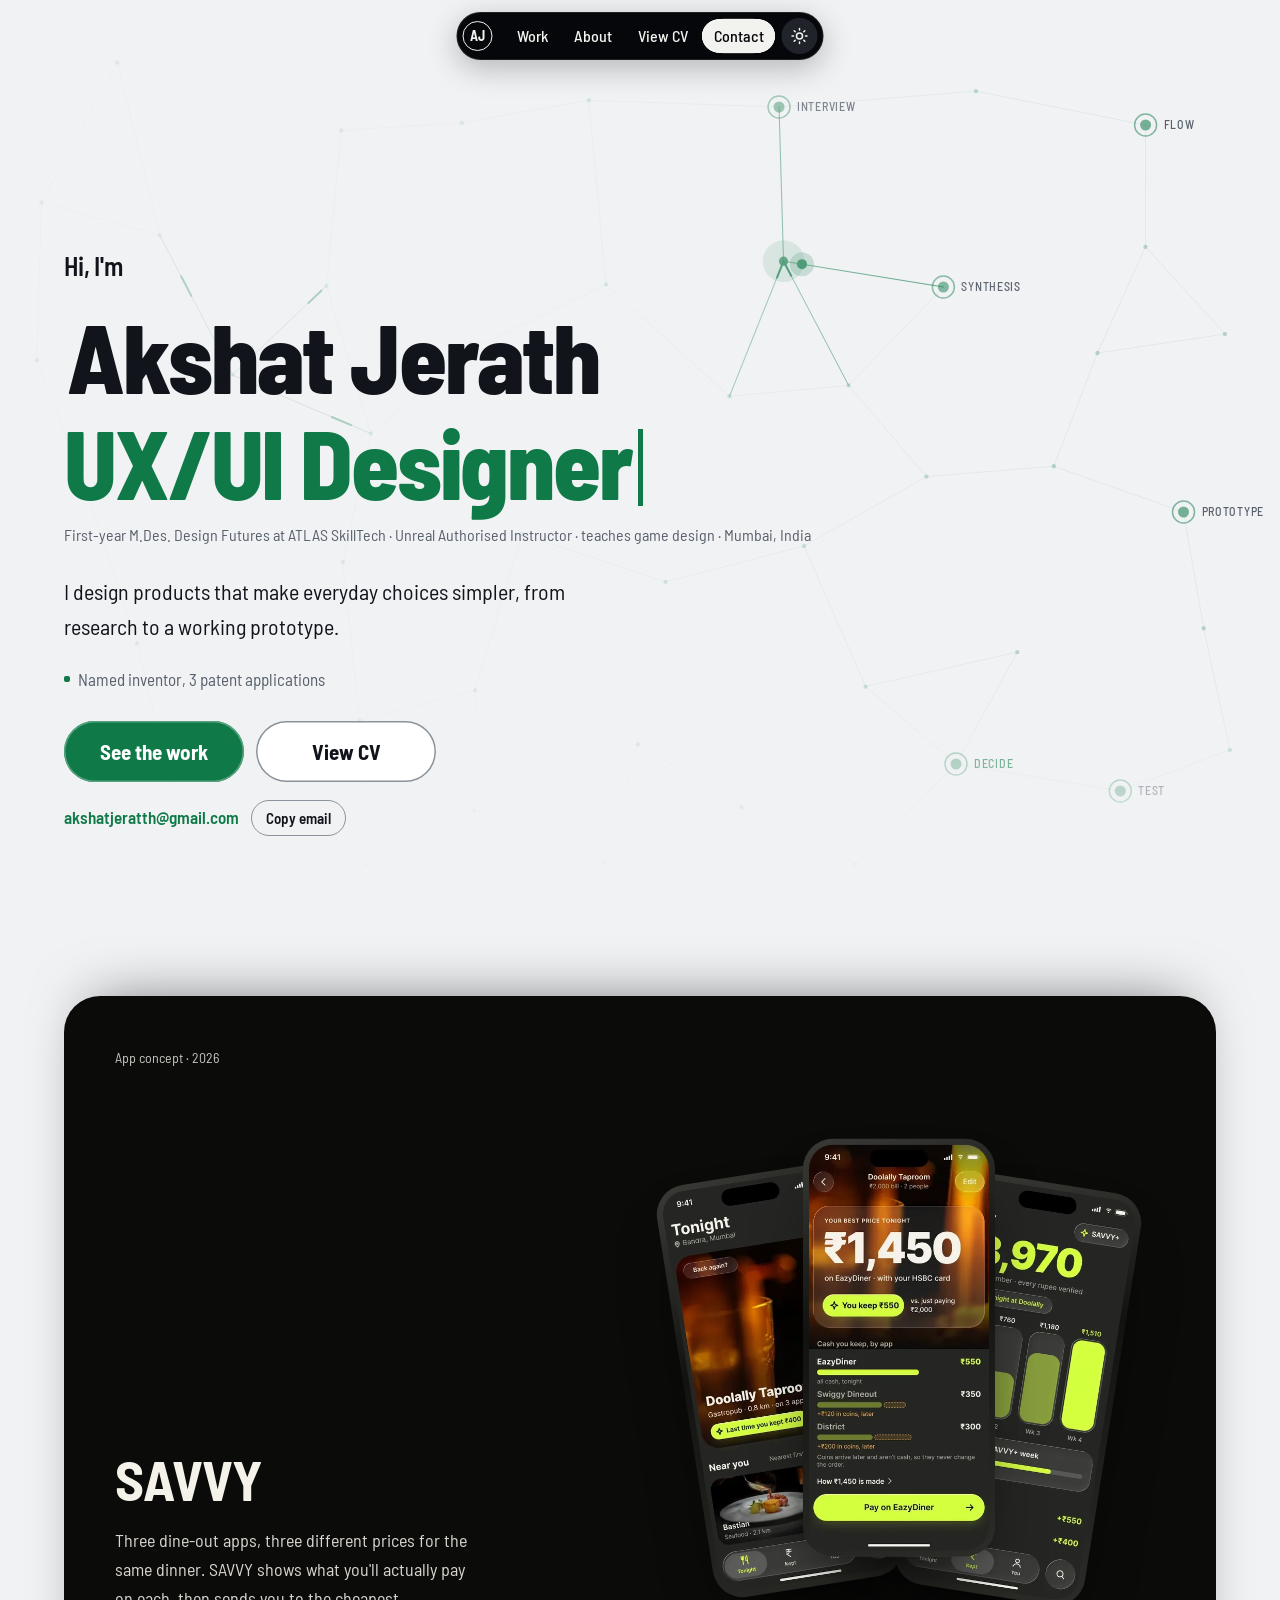
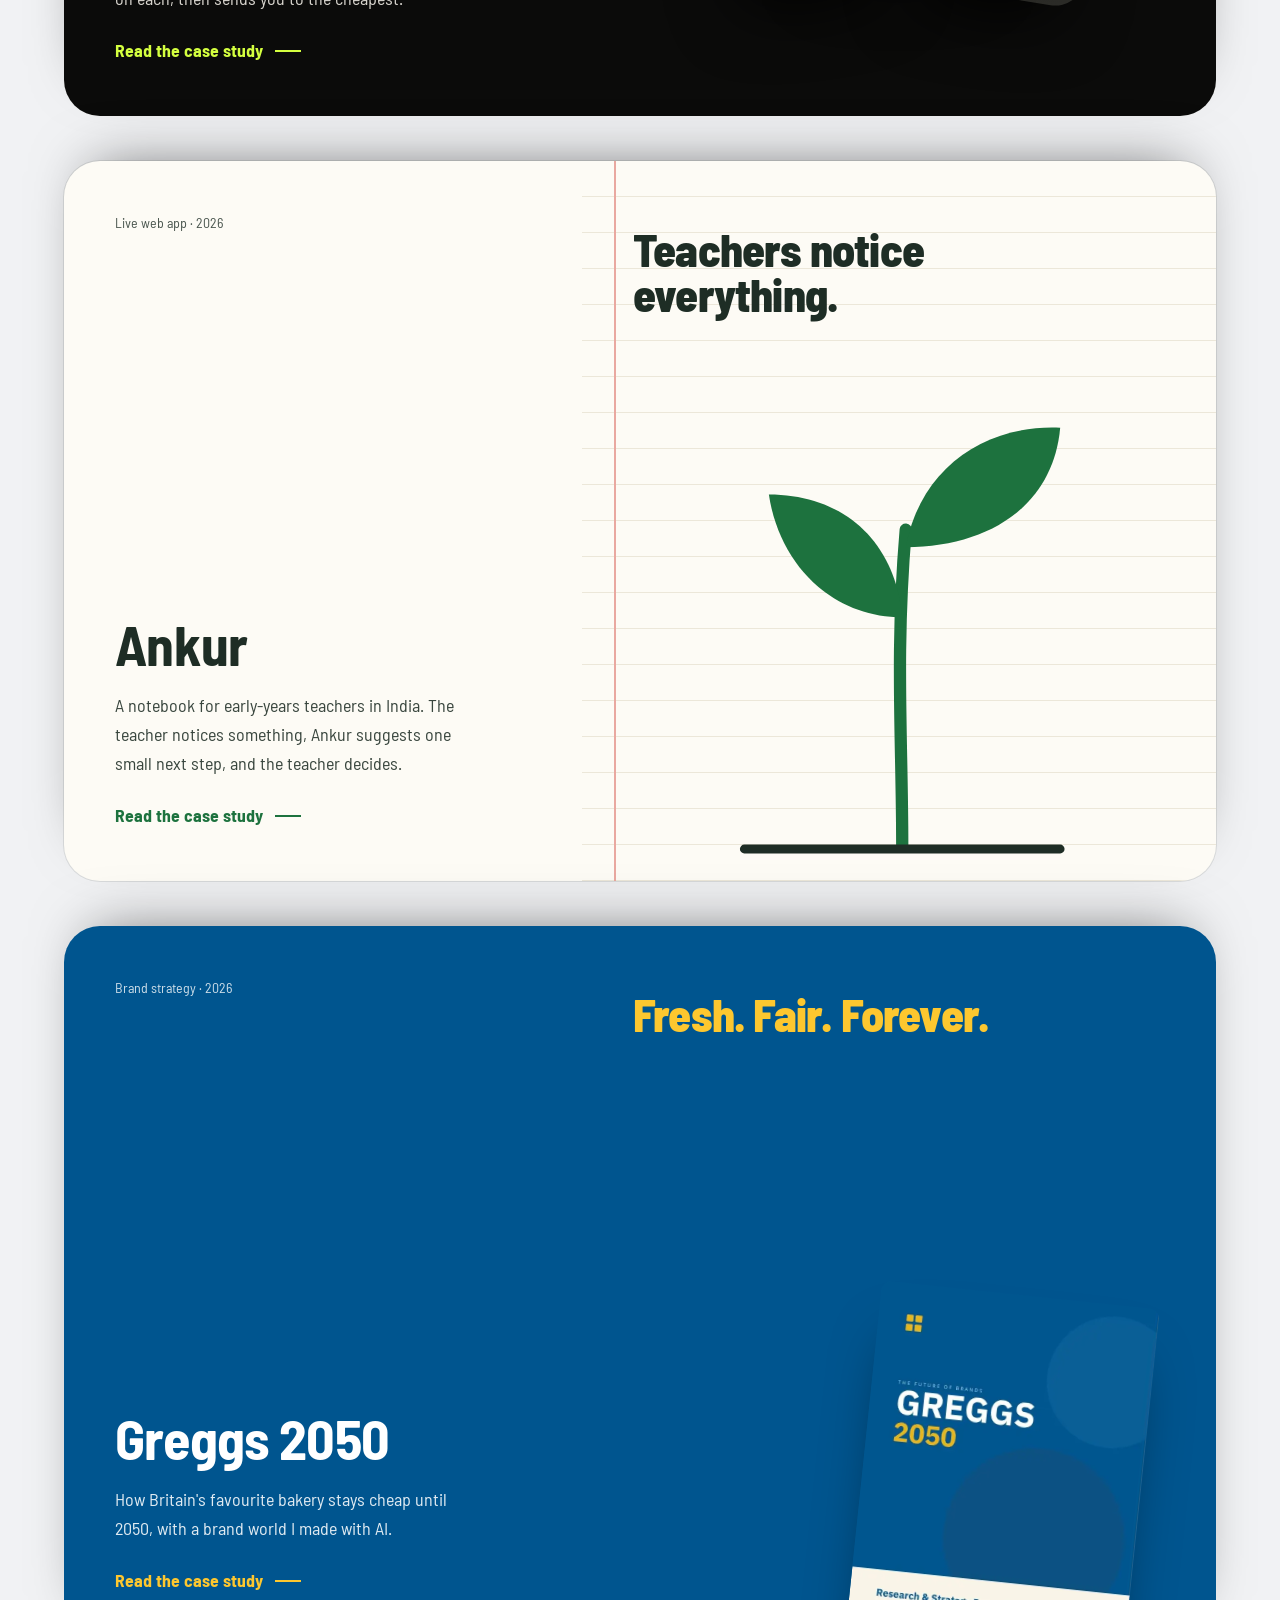
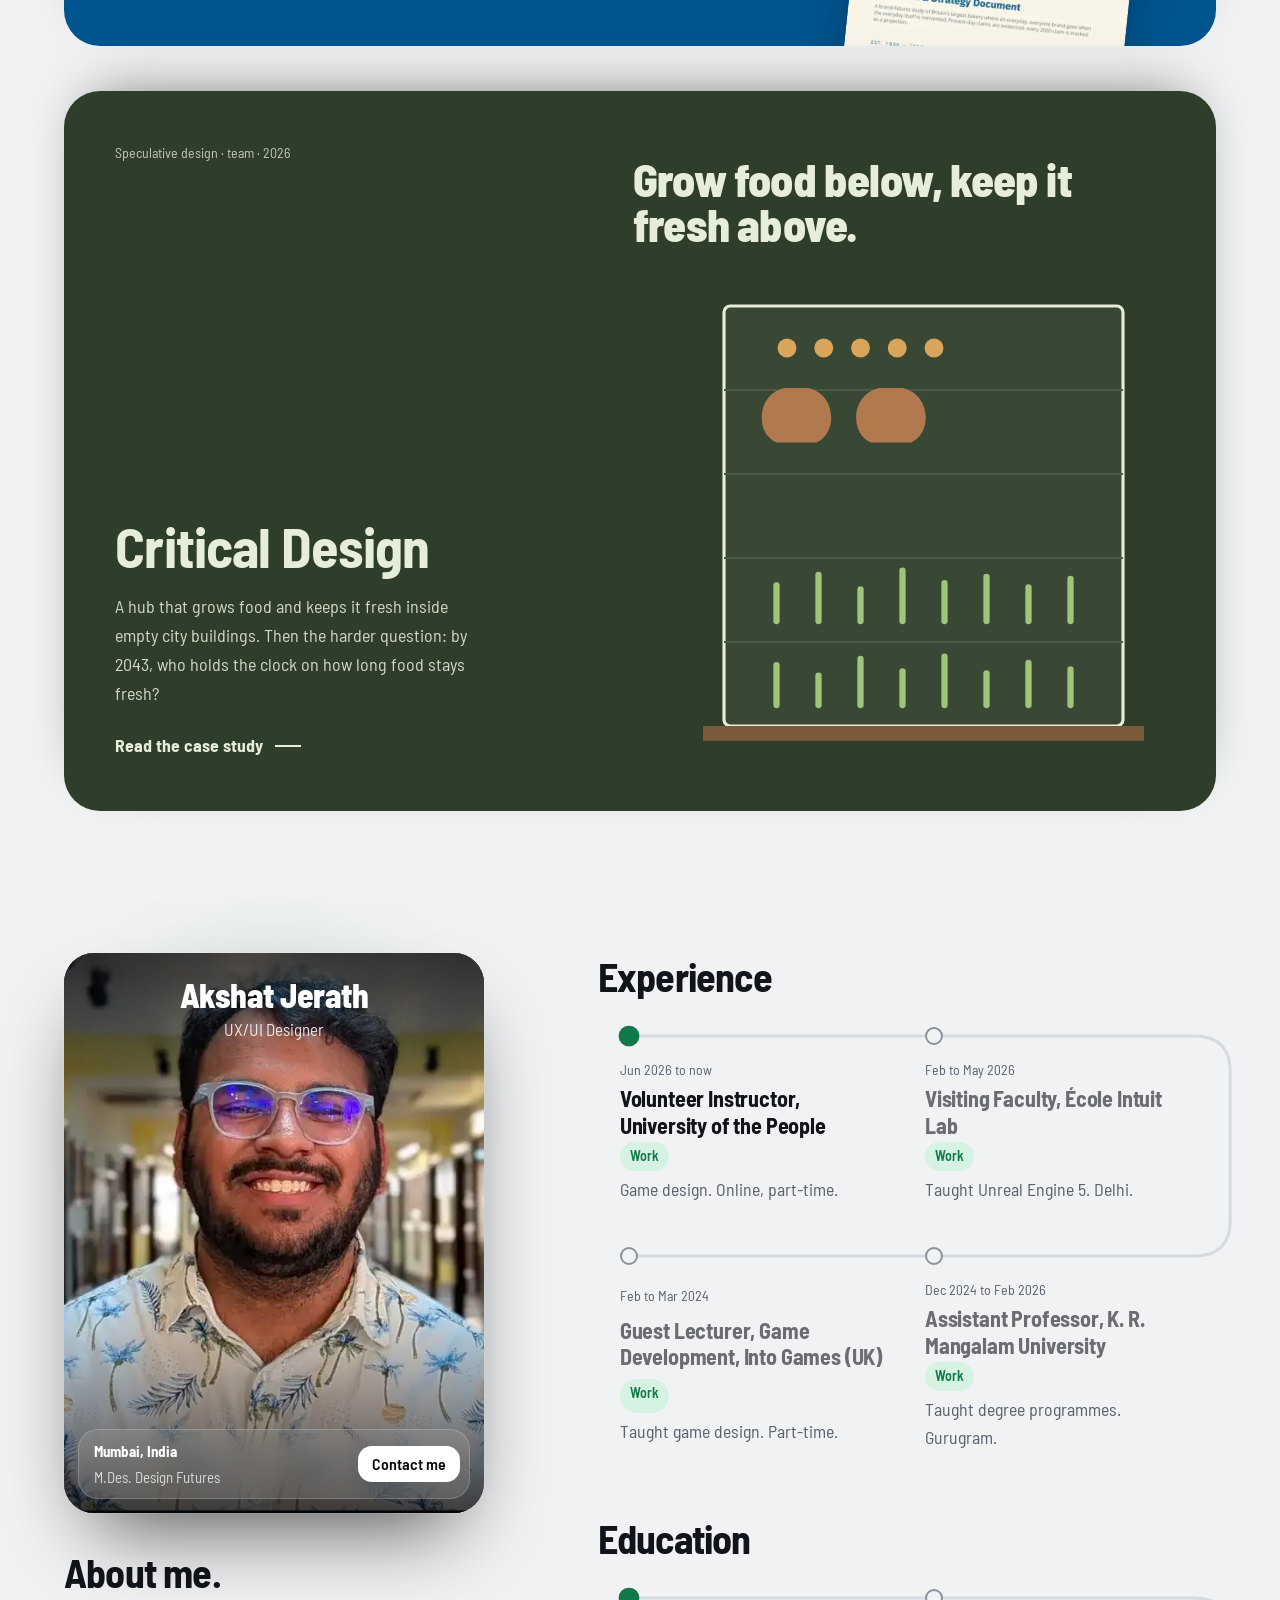
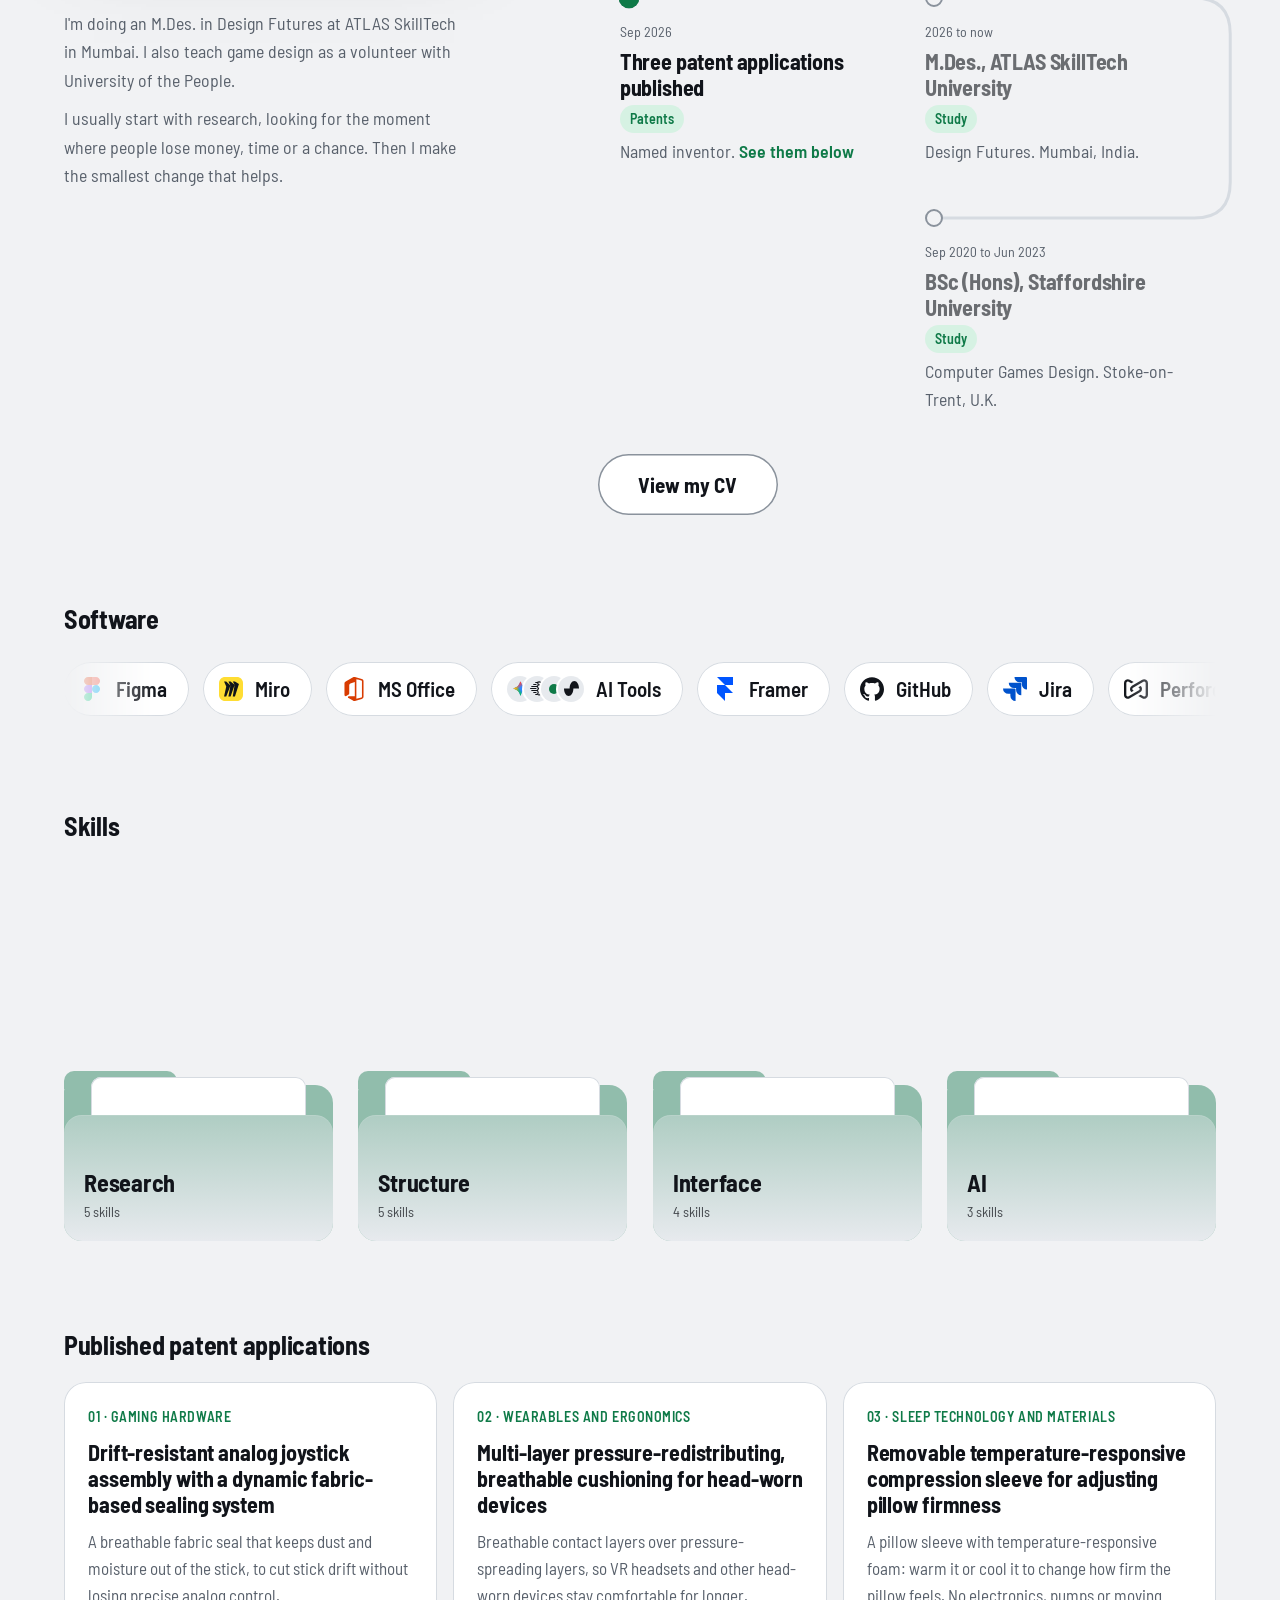
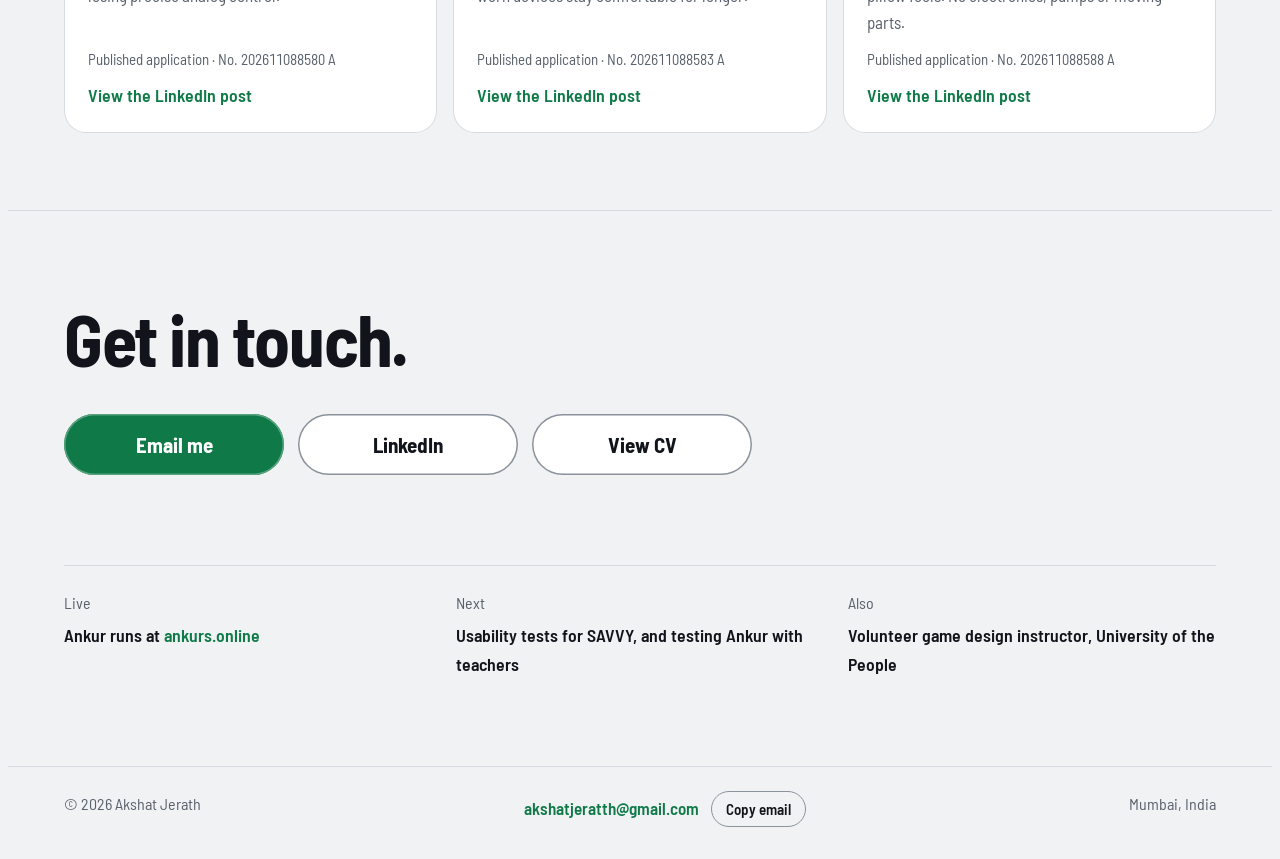
==== commit 0dac95e0: "update 18" ====
--- a/index.html
+++ b/index.html
@@ -64,6 +64,7 @@
 <symbol id="lg-jira" viewBox="0 0 24 24"><path fill="#0052CC" d="M11.571 11.513H0a5.22 5.22 0 0 0 5.232 5.215h2.13v2.057A5.215 5.215 0 0 0 12.575 24V12.518a1.005 1.005 0 0 0-1.005-1.005zm5.723-5.756H5.736a5.215 5.215 0 0 0 5.215 5.214h2.129v2.058a5.22 5.22 0 0 0 5.215 5.214V6.758a1 1 0 0 0-1.001-1.001M23.013 0H11.455a5.215 5.215 0 0 0 5.215 5.215h2.129v2.057A5.215 5.215 0 0 0 24 12.483V1.005A1 1 0 0 0 23.013 0"/></symbol>
 <symbol id="lg-perforce" viewBox="0 0 24 24"><path fill="currentColor" d="m7.386 14.957l2.279-1.316l-.576-.333A1.48 1.48 0 0 1 8.334 12c0-.262.073-.915.755-1.308l10.31-5.953a1.49 1.49 0 0 1 1.51 0c.228.13.755.52.755 1.308v11.906c0 .788-.527 1.178-.754 1.308s-.828.393-1.51 0l-2.732-1.577l-2.334 1.348l3.899 2.251a3.81 3.81 0 0 0 3.845 0A3.81 3.81 0 0 0 24 17.953V6.047a3.81 3.81 0 0 0-1.922-3.33a3.83 3.83 0 0 0-1.923-.52c-.66 0-1.32.173-1.922.52L7.923 8.67A3.81 3.81 0 0 0 6 12c0 1.17.51 2.234 1.386 2.956zm9.228-5.913l-2.279 1.316l.576.333c.682.393.755 1.046.755 1.308c0 .263-.073.915-.755 1.308l-10.31 5.954a1.49 1.49 0 0 1-1.51 0a1.48 1.48 0 0 1-.755-1.308V6.047c0-.788.527-1.178.754-1.308s.828-.393 1.51 0l2.732 1.577l2.334-1.348l-3.899-2.251a3.81 3.81 0 0 0-3.845 0A3.81 3.81 0 0 0 0 6.047v11.906c0 1.39.72 2.635 1.922 3.33a3.83 3.83 0 0 0 1.923.52c.66 0 1.32-.173 1.922-.52l10.31-5.953A3.81 3.81 0 0 0 18 12c0-1.17-.51-2.234-1.386-2.956"/></symbol>
 <symbol id="lg-unrealengine" viewBox="0 0 24 24"><path fill="currentColor" d="M12 0a12 12 0 1 0 12 12A12 12 0 0 0 12 0m0 23.52A11.52 11.52 0 1 1 23.52 12A11.52 11.52 0 0 1 12 23.52m7.13-9.791c-.206.997-1.126 3.557-4.06 4.942l-1.179-1.325l-1.988 2a7.34 7.34 0 0 1-5.804-2.978a3 3 0 0 0 .65.123c.326.006.678-.114.678-.66v-5.394a.89.89 0 0 0-1.116-.89c-.92.212-1.656 2.509-1.656 2.509a7.3 7.3 0 0 1 2.528-5.597a7.4 7.4 0 0 1 3.73-1.721c-1.006.573-1.57 1.507-1.57 2.29c0 1.262.76 1.109.984.923v7.28a1.2 1.2 0 0 0 .148.256a1.08 1.08 0 0 0 .88.445c.76 0 1.747-.868 1.747-.868V9.172c0-.6-.452-1.324-.905-1.572c0 0 .838-.149 1.484.346a6 6 0 0 1 .387-.425c1.508-1.48 2.929-1.902 4.112-2.112c0 0-2.151 1.69-2.151 3.96c0 1.687.043 5.801.043 5.801c.799.771 1.986-.342 3.059-1.441Z"/></symbol>
+<symbol id="lg-photoshop" viewBox="0 0 24 24"><rect x="1" y="1" width="22" height="22" rx="4" fill="none" stroke="currentColor" stroke-width="2"/><text x="12" y="16.5" text-anchor="middle" font-family="Arial" font-weight="700" font-size="11" fill="currentColor">Ps</text></symbol>
 <!-- CAD: generic cube from Iconify (tabler:cube). Placeholder until the exact CAD app name is chosen. -->
 <symbol id="lg-cad" viewBox="0 0 24 24"><path fill="none" stroke="currentColor" stroke-linecap="round" stroke-linejoin="round" stroke-width="2" d="M21 16.008V7.99a1.98 1.98 0 0 0-1-1.717l-7-4.008a2.02 2.02 0 0 0-2 0L4 6.273c-.619.355-1 1.01-1 1.718v8.018c0 .709.381 1.363 1 1.717l7 4.008a2.02 2.02 0 0 0 2 0l7-4.008c.619-.355 1-1.01 1-1.718M12 22V12m0 0l8.73-5.04m-17.46 0L12 12"/></symbol>
 </svg>
@@ -85,13 +86,13 @@
         <svg class="tt" viewBox="-6 -30 1120.09 280" data-tech-text="Akshat Jerath" aria-hidden="true"><text font-size="200" letter-spacing="-4" y="200">Akshat Jerath</text></svg>
         <span class="role" aria-hidden="true">UX/UI Designer</span>
       </h1>
+      <p class="cred">First-year M.Des. Design Futures at ATLAS SkillTech · Unreal Authorised Instructor · teaches game design · Mumbai, India</p>
       <p class="lede">I design products that make everyday choices simpler, from research to a working prototype.</p>
       <ul class="facts">
-        <li>Mumbai, India</li>
-        <li>M.Des. Design Futures, ATLAS SkillTech</li>
         <li>Named inventor, 3 patent applications</li>
       </ul>
       <div class="cta"><a class="star solid" href="#work"><span>See the work</span></a><a class="star" href="#" target="_blank" rel="noopener noreferrer" data-me="cv" hidden><span>View CV</span></a></div>
+      <p class="mail" data-mail hidden><a class="lnk" href="#" data-me="email"></a><button type="button" class="copy">Copy email</button><span class="sr" role="status"></span></p>
     </div>
   </section>
 
@@ -137,14 +138,19 @@
         <p class="ab-p">I usually start with research, looking for the moment where people lose money, time or a chance. Then I make the smallest change that helps.</p>
       </div>
       <div class="ab-right">
-        <h3 class="tl-h">Experience and education</h3>
+        <h3 class="tl-h">Experience</h3>
         <ol class="tl" data-timeline>
+          <li><span class="tl-when">Jun 2026 to now</span><b>Volunteer Instructor, University of the People</b><span class="tl-kind">Work</span><p>Game design. Online, part-time.</p></li>
+          <li><span class="tl-when">Feb to May 2026</span><b>Visiting Faculty, École Intuit Lab</b><span class="tl-kind">Work</span><p>Taught Unreal Engine 5. Delhi.</p></li>
+          <li><span class="tl-when">Dec 2024 to Feb 2026</span><b>Assistant Professor, K. R. Mangalam University</b><span class="tl-kind">Work</span><p>Taught degree programmes. Gurugram.</p></li>
+          <li><span class="tl-when">Feb to Mar 2024</span><b>Guest Lecturer, Game Development, Into Games (UK)</b><span class="tl-kind">Work</span><p>Taught game design. Part-time.</p></li>
+        </ol>
+
+        <h3 class="tl-h tl-h2" id="education">Education</h3>
+        <ol class="tl" data-timeline>
+          <li><span class="tl-when">Sep 2026</span><b>Three patent applications published</b><span class="tl-kind">Patents</span><p>Named inventor. <a class="lnk" href="#patents">See them below</a></p></li>
+          <li><span class="tl-when">2026 to now</span><b>M.Des., ATLAS SkillTech University</b><span class="tl-kind">Study</span><p>Design Futures. Mumbai, India.</p></li>
           <li><span class="tl-when">Sep 2020 to Jun 2023</span><b>BSc (Hons), Staffordshire University</b><span class="tl-kind">Study</span><p>Computer Games Design. Stoke-on-Trent, U.K.</p></li>
-          <li><span class="tl-when">Dec 2024 to Feb 2026</span><b>Assistant Professor, K. R. Mangalam University</b><span class="tl-kind">Work</span><p>Taught degree programmes. Gurugram.</p></li>
-          <li><span class="tl-when">Feb to May 2026</span><b>Visiting Faculty, École Intuit Lab</b><span class="tl-kind">Work</span><p>Taught Unreal Engine 5. Delhi.</p></li>
-          <li><span class="tl-when">Jun 2026 to now</span><b>Volunteer Instructor, University of the People</b><span class="tl-kind">Work</span><p>Game design. Online, part-time.</p></li>
-          <li><span class="tl-when">2026 to now</span><b>M.Des., ATLAS SkillTech University</b><span class="tl-kind">Study</span><p>Design Futures. Mumbai, India.</p></li>
-          <li><span class="tl-when">Sep 2026</span><b>Three patent applications published</b><span class="tl-kind">Patents</span><p>Named inventor. <a class="lnk" href="#patents">See them below</a></p></li>
         </ol>
         <div class="tl-cv"><a class="star" href="#" target="_blank" rel="noopener noreferrer" data-me="cv" hidden><span>View my CV</span></a></div>
       </div>
@@ -163,7 +169,8 @@
         <li><svg aria-hidden="true"><use href="#lg-github"/></svg>GitHub</li>
         <li><svg aria-hidden="true"><use href="#lg-jira"/></svg>Jira</li>
         <li><svg aria-hidden="true"><use href="#lg-perforce"/></svg>Perforce</li>
-        <li><svg aria-hidden="true"><use href="#lg-unrealengine"/></svg>Unreal Engine</li>
+        <li><svg aria-hidden="true"><use href="#lg-unrealengine"/></svg>Unreal Engine (Blueprint, Niagara, cinematics)</li>
+        <li><svg aria-hidden="true"><use href="#lg-photoshop"/></svg>Photoshop</li>
         <li><svg aria-hidden="true"><use href="#lg-cad"/></svg>CAD</li>
         <li><svg aria-hidden="true"><use href="#lg-forms"/></svg>Google Forms</li>
       </ul>
@@ -207,7 +214,7 @@
   </section>
 </main>
 
-<footer><div class="wrap"><span>© 2026 Akshat Jerath</span><span>Mumbai, India</span></div></footer>
+<footer><div class="wrap"><span>© 2026 Akshat Jerath</span><span class="mail" data-mail hidden><a class="lnk" href="#" data-me="email"></a><button type="button" class="copy">Copy email</button><span class="sr" role="status"></span></span><span>Mumbai, India</span></div></footer>
 <script src="content.js" defer></script>
 <script src="home.js" defer></script>
 <script src="nav.js" defer></script>
--- a/home.css
+++ b/home.css
@@ -220,3 +220,15 @@
   .lnk{display:inline-flex;align-items:center;min-height:44px}
   .pc-bar a{display:inline-flex;align-items:center;min-height:44px}
 }
+
+/* experience, education, certifications: plain lists, newest first */
+.tl-static li{translate:none}.tl-static li b{opacity:1}.tl-static::after{transform:none}.tl-static li::after{opacity:1}
+.tl-h2{margin-top:clamp(40px,5vw,64px)}
+.tl-b{margin:4px 0 0;padding-left:1.1em;color:var(--muted);max-width:56ch;display:grid;gap:4px}
+.cred{margin-top:clamp(14px,2vh,22px);font-size:clamp(15px,1.25vw,19px);line-height:1.4;color:var(--muted)}
+.mail{display:flex;flex-wrap:wrap;align-items:center;gap:6px 12px;margin:18px 0 0;font-size:17px}
+footer .mail{margin:0}
+.copy{min-height:36px;padding:4px 14px;border-radius:999px;border:1.5px solid var(--line);background:none;color:var(--ink);font:600 15px/1 var(--body);cursor:pointer}
+.copy:focus-visible{outline:2px solid var(--accent);outline-offset:3px}
+.playground{padding-bottom:clamp(40px,6vw,80px)}.playground .sub-h{margin-top:0}
+.pg-note{color:var(--muted);margin:-8px 0 22px}
--- a/home.css
+++ b/home.css
@@ -220,3 +220,15 @@
   .lnk{display:inline-flex;align-items:center;min-height:44px}
   .pc-bar a{display:inline-flex;align-items:center;min-height:44px}
 }
+
+/* experience, education, certifications: plain lists, newest first */
+.tl-static li{translate:none}.tl-static li b{opacity:1}.tl-static::after{transform:none}.tl-static li::after{opacity:1}
+.tl-h2{margin-top:clamp(40px,5vw,64px)}
+.tl-b{margin:4px 0 0;padding-left:1.1em;color:var(--muted);max-width:56ch;display:grid;gap:4px}
+.cred{margin-top:clamp(14px,2vh,22px);font-size:clamp(15px,1.25vw,19px);line-height:1.4;color:var(--muted)}
+.mail{display:flex;flex-wrap:wrap;align-items:center;gap:6px 12px;margin:18px 0 0;font-size:17px}
+footer .mail{margin:0}
+.copy{min-height:36px;padding:4px 14px;border-radius:999px;border:1.5px solid var(--line);background:none;color:var(--ink);font:600 15px/1 var(--body);cursor:pointer}
+.copy:focus-visible{outline:2px solid var(--accent);outline-offset:3px}
+.playground{padding-bottom:clamp(40px,6vw,80px)}.playground .sub-h{margin-top:0}
+.pg-note{color:var(--muted);margin:-8px 0 22px}
